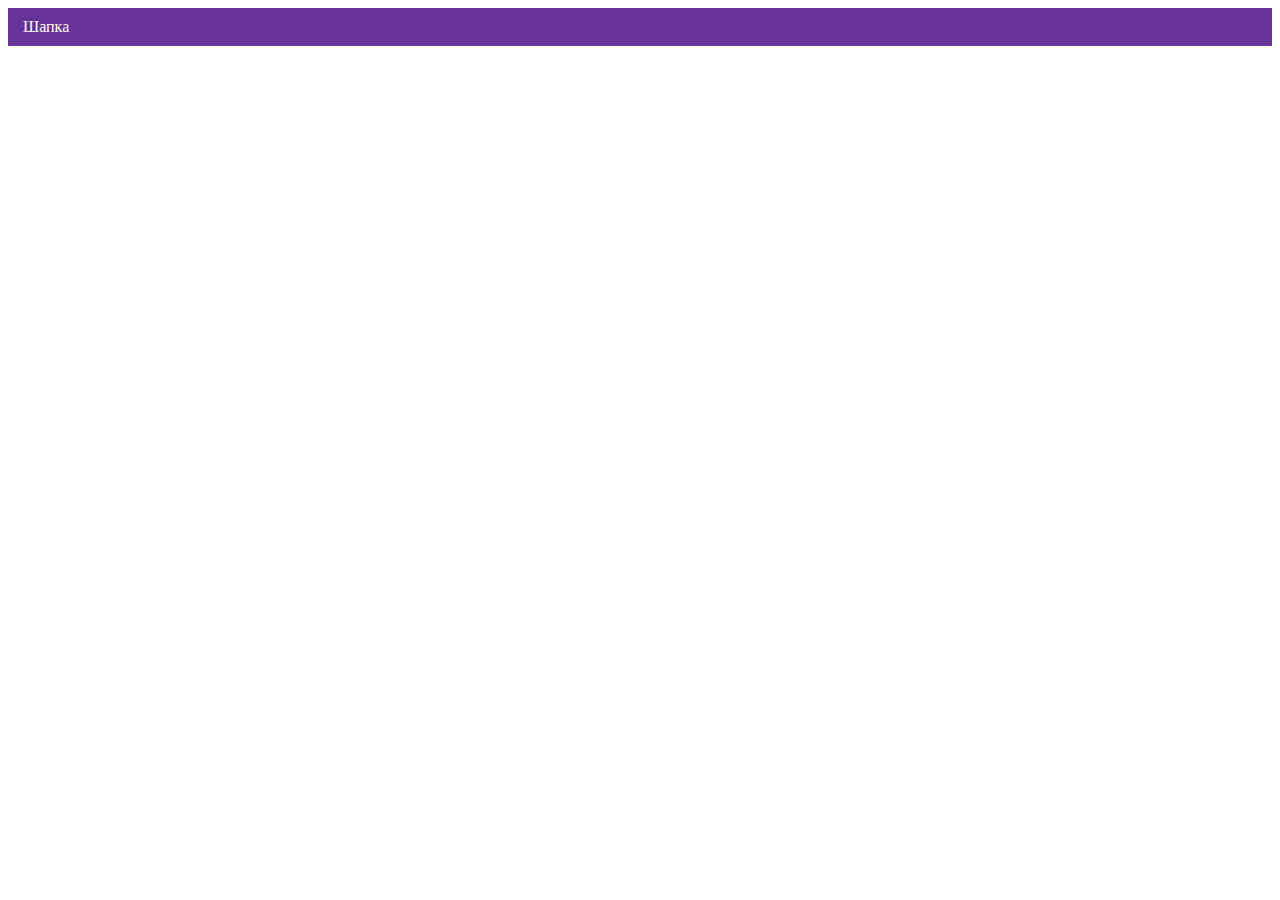
==== index.html @ 0d2b93af "Deploying to gh-pages from @ htmlacademy-adaptive/2251273-cat-energy-31@8015b4b5e157d601f76d62e7d4e6" ====
<!DOCTYPE html><html class="page" lang="ru"><head><meta charset="UTF-8"><title>Название проекта</title><meta name="viewport" content="width=device-width,initial-scale=1"><link rel="stylesheet" href="styles/styles.css"><script src="scripts/index.js" defer="defer"></script></head><body class="page__body"><header class="header">Шапка</header></body></html>
---- styles/styles.css ----
.header{color:#fff;background-color:#639;padding:10px 15px}
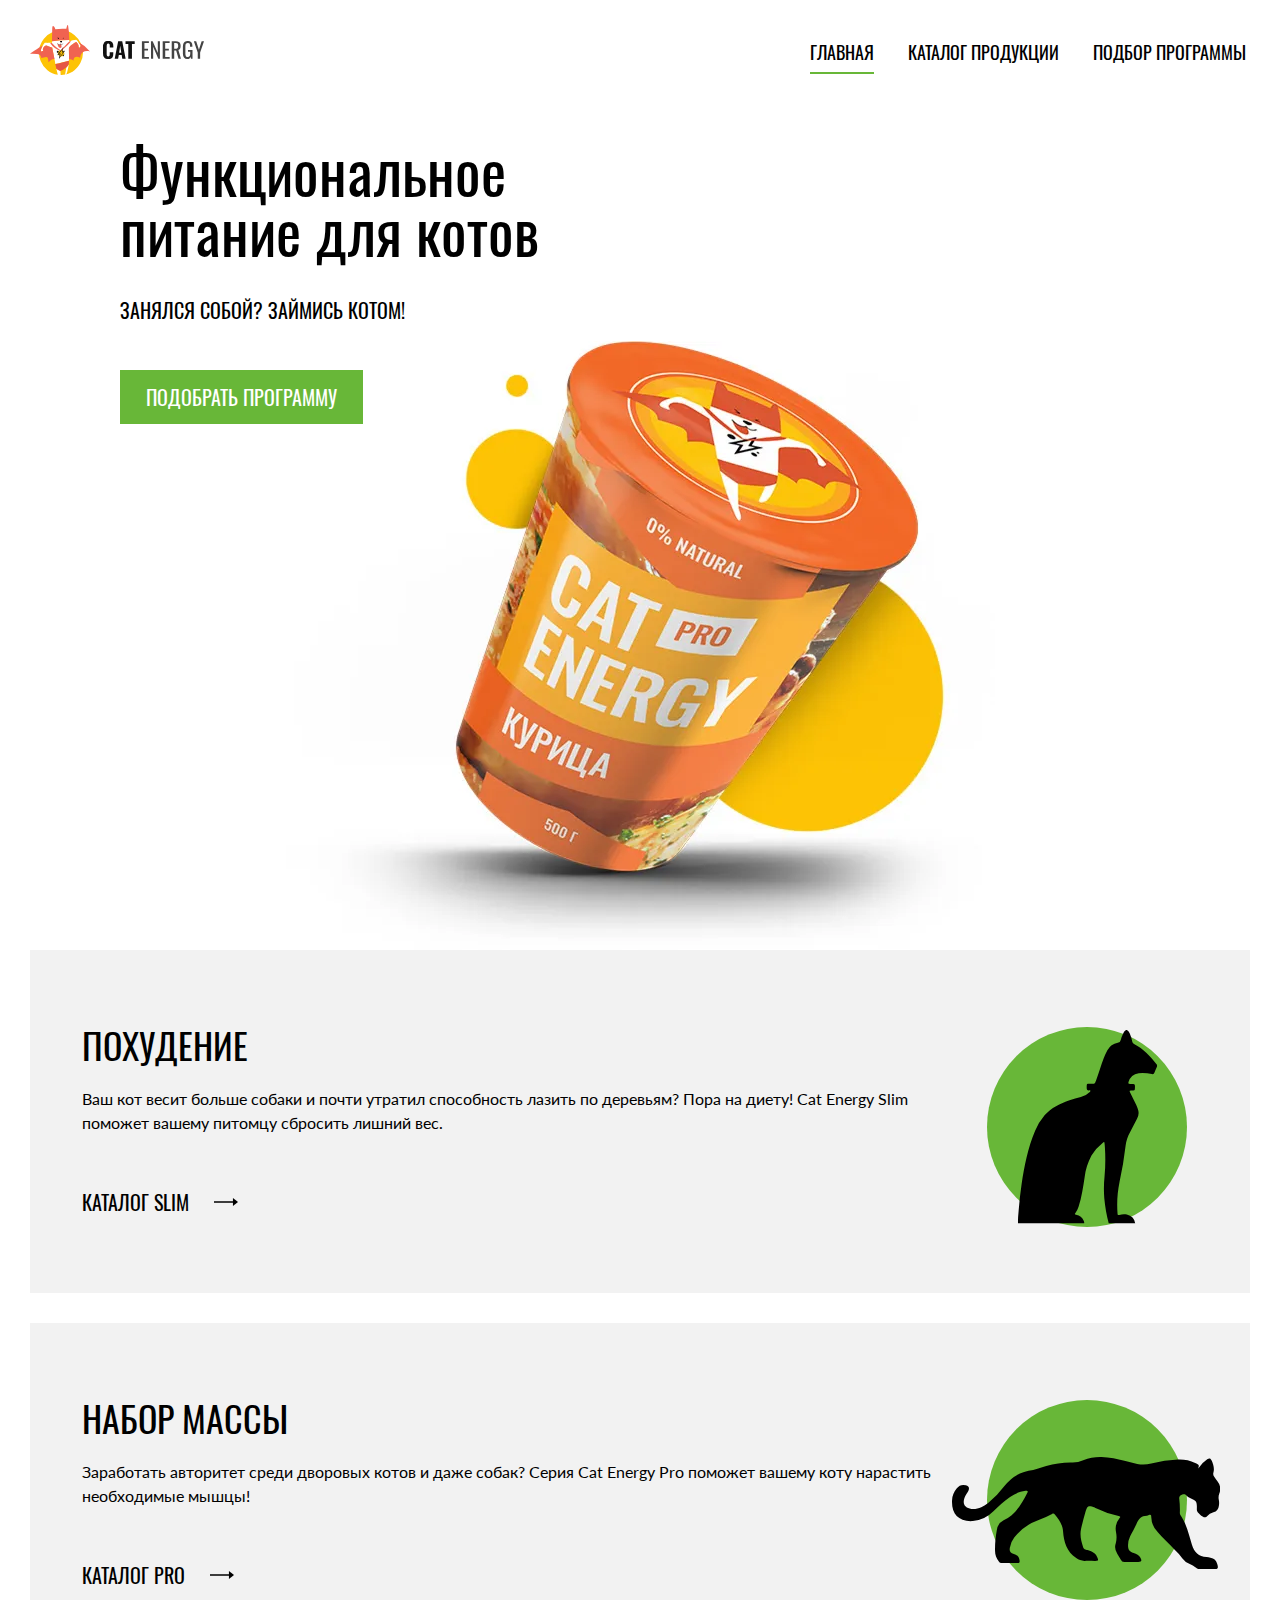
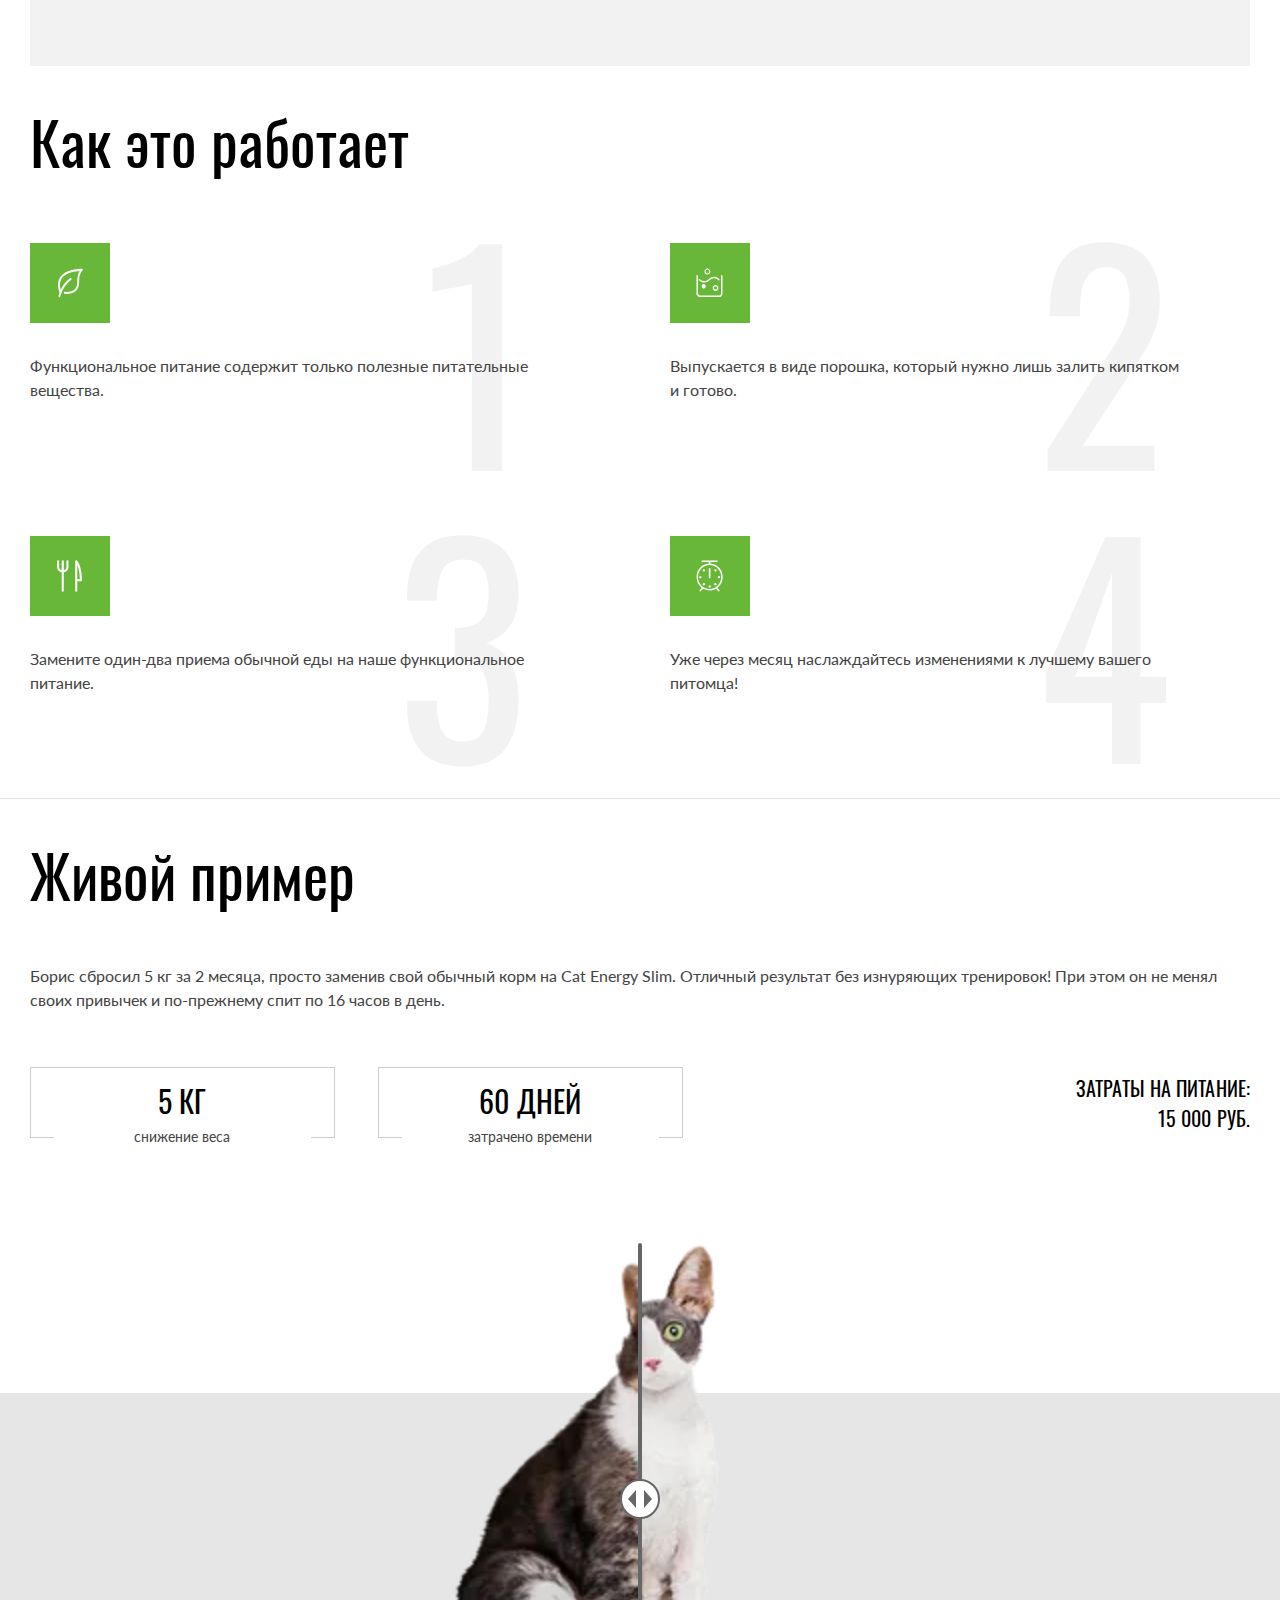
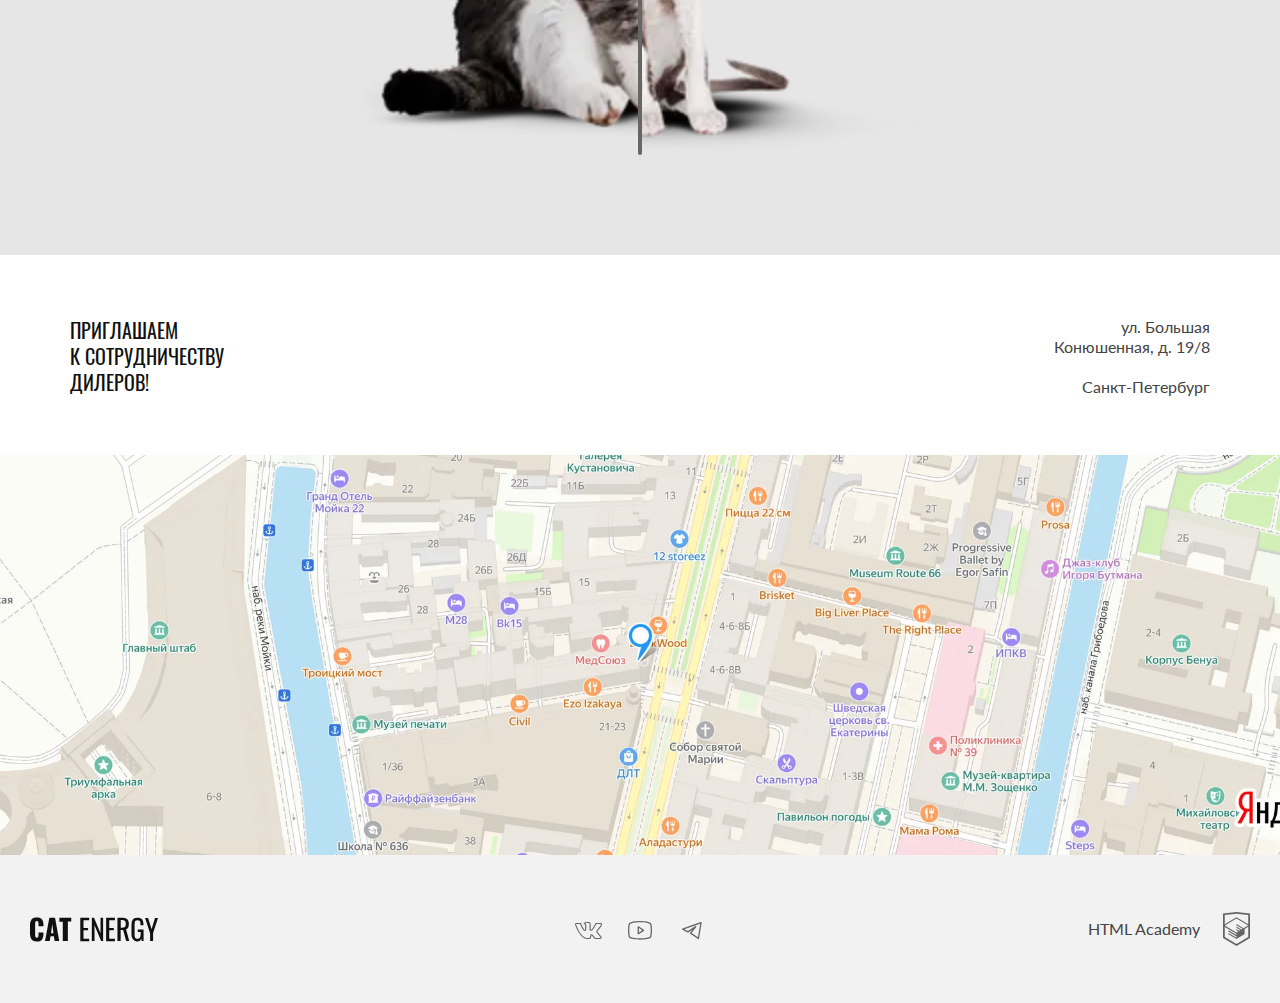
==== commit 761b47a6: "Deploying to gh-pages from @ htmlacademy-adaptive/2251273-cat-energy-31@2b52e640de93981ee5095413bcba" ====
--- a/index.html
+++ b/index.html
@@ -1 +1 @@
-<!DOCTYPE html><html class="page" lang="ru"><head><meta charset="UTF-8"><title>Название проекта</title><meta name="viewport" content="width=device-width,initial-scale=1"><link rel="stylesheet" href="styles/styles.css"><script src="scripts/index.js" defer="defer"></script></head><body class="page__body"><header class="header">Шапка</header></body></html>+<!DOCTYPE html><html class="page-html" lang="ru"><head><meta charset="UTF-8"><title>Cat Energy Pro</title><meta name="viewport" content="width=device-width,initial-scale=1"><!-- preloader --><link rel="preload" href="styles/styles.css" as="style" crossorigin="anonymous"><link rel="preload" href="https://yandex.ru/map-widget/v1/?um=constructor%3A7ec1721b10638175297fe8957aca91636dc435452fa67788eafcaea6af0fbddc&amp;source=constructor" as="script" crossorigin="anonymous"><link rel="preload" href="fonts/oswald/Oswald-Regular.woff2" as="font" crossorigin="anonymous"><link rel="preload" href="fonts/oswald/Lato-Regular.woff2" as="font" crossorigin="anonymous"><!-- favicon --><link rel="shortcut icon" href="favicon.ico" type="image/x-icon"><link rel="apple-touch-icon" sizes="180x180" href="favicons/apple-touch-icon.png"><link rel="icon" type="image/png" sizes="32x32" href="favicons/favicon-32x32.png"><link rel="icon" type="image/png" sizes="16x16" href="favicons/favicon-16x16.png"><link rel="manifest" href="site.webmanifest"><!-- styles --><link rel="stylesheet" href="styles/styles.css"><!-- scripts --><script src="scripts/index.js" defer="defer"></script></head><body class="page-html__page-body page-body"><header class="page-body__page-header page-header"><h1 class="visually-hidden">Самый популярный кошачий корм Cat Energy Pro</h1><div class="page-header__wrapper"><a class="page-header__logo logo logo--header" href="index.html" aria-label="Логотип Cat Energy."><picture><source media="(min-width: 1440px)" srcset="images/logo/logo-header-desktop.svg" width="202" height="59" type="image/svg+xml"><source media="(min-width: 768px)" srcset="images/logo/logo-header-tablet.svg" width="174" height="50" type="image/svg+xml"><img class="logo__icon" src="images/logo/logo-header-mobile.svg" alt="Логотип Cat Energy" width="190" height="38"></picture></a><button class="page-header__button page-header__button--no-js page-header__button--js" type="button" aria-label="Меню"></button></div><nav class="page-header__navigation navigation navigation--auxiliary"><!-- no-js защита работы без JS --><!-- closed закрытое меню --><ul class="navigation__list navigation__list--auxiliary navigation__list--closed navigation__list--no-js"><li class="navigation__item"><a class="navigation__link navigation__link--current" href="index.html" aria-label="Главная.">Главная</a></li><li class="navigation__item"><a class="navigation__link" href="catalog.html" aria-label="Каталог.">Каталог продукции</a></li><li class="navigation__item"><a class="navigation__link" href="form.html" aria-label="Подбор программы.">Подбор программы</a></li></ul></nav></header><main class="page-body__page-main page-main"><section class="page-main__hero hero"><h2 class="visually-hidden">Cat Energy Pro Курица</h2><div class="hero__wrapper"><p class="hero__heading">Функциональное питание для котов</p><p class="hero__description">Занялся собой? Займись котом!</p></div><picture><!-- webp --><source type="image/webp" media="(min-width: 1440px)" srcset="images/hero/can-desktop@1x.webp, images/hero/can-desktop@2x.webp 2x" width="552" height="499"><source type="image/webp" media="(min-width: 768px)" srcset="images/hero/can-tablet@1x.webp, images/hero/can-tablet@2x.webp 2x" width="709" height="609"><source type="image/webp" srcset="images/hero/can-mobile@1x.webp, images/hero/can-mobile@2x.webp 2x" width="320" height="280"><!-- png --><source type="image/png" media="(min-width: 1440px)" srcset="images/hero/can-desktop@1x.png, images/hero/can-desktop@2x.png 2x" width="552" height="499"><source type="image/png" media="(min-width: 768px)" srcset="images/hero/can-tablet@1x.png, images/hero/can-tablet@2x.png 2x" width="709" height="609"><img class="hero__image" src="images/hero/can-mobile@1x.png" srcset="images/hero/can-mobile@2x.png" width="280" height="270" alt="Фотография Cat Energy Pro Курица"></picture><a class="hero__button button button--auxiliary" href="form.html" aria-label="Подобрать программу.">Подобрать программу</a></section><section class="page-main__programs programs"><h2 class="visually-hidden">Наши программы</h2><ul class="programs__list"><li class="programs__item programs__item--cat-back"><h3 class="programs__title">Похудение</h3><p class="programs__text">Ваш кот весит больше собаки и почти утратил способность лазить по деревьям? Пора на диету! Cat Energy Slim поможет вашему питомцу сбросить лишний вес.</p><a class="programs__link" href="catalog.html#slim" aria-label="Каталог slim">Каталог slim <svg class="programs__link-icon" width="24" height="12"><use href="icons/stack.svg#icon-arrow"></use></svg></a></li><li class="programs__item programs__item--cat-pro"><h3 class="programs__title">Набор массы</h3><p class="programs__text">Заработать авторитет среди дворовых котов и даже собак? Серия Cat Energy Pro поможет вашему коту нарастить необходимые мышцы!</p><a class="programs__link" href="catalog.html#pro" aria-label="Каталог pro">Каталог pro <svg class="programs__link-icon" width="24" height="12" aria-hidden="true" focusable="false"><use href="icons/stack.svg#icon-arrow"></use></svg></a></li></ul></section><section class="page-main__functional functional"><h2 class="visually-hidden">Как работает Cat Energy Pro</h2><p class="functional__heading">Как это работает</p><ol class="functional__list"><li class="functional__item"><h3 class="functional__text functional__text--leaf">Функциональное питание содержит только полезные питательные вещества.</h3></li><li class="functional__item"><h3 class="functional__text functional__text--cook">Выпускается в виде порошка, который нужно лишь залить кипятком и готово.</h3></li><li class="functional__item"><h3 class="functional__text functional__text--eat">Замените один-два приема обычной еды на наше функциональное питание.</h3></li><li class="functional__item"><h3 class="functional__text functional__text--scales">Уже через месяц наслаждайтесь изменениями к лучшему вашего питомца!</h3></li></ol></section><section class="page-main__example example"><h2 class="example__heading">Живой пример</h2><p class="example__text">Борис сбросил 5 кг за 2 месяца, просто заменив свой обычный корм на Cat Energy Slim. Отличный результат без изнуряющих тренировок! При этом он не менял своих привычек и по-прежнему спит по 16 часов в день.</p><ul class="example__list"><li class="example__item"><p class="example__term">5 кг</p><p class="example__definition">снижение веса</p></li><li class="example__item"><p class="example__term">60 дней</p><p class="example__definition">затрачено времени</p></li></ul><p class="example__description">Затраты на питание:<br class="example__description-wrapping"><span>15 000 РУБ.</span></p><div class="example__slider slider"><div class="slider__wrapper slider__wrapper-before"><picture><!-- webp --><source type="image/webp" media="(min-width: 768px)" srcset="images/example/boris-before-tablet@1x.webp, images/example/boris-before-tablet@2x.webp 2x" width="560" height="512"><source type="image/webp" srcset="images/example/boris-before-mobile@1x.webp, images/example/boris-before-mobile@2x.webp 2x" width="280" height="256"><!-- png --><source type="image/png" media="(min-width: 768px)" srcset="images/example/boris-before-tablet@1x.png, images/example/boris-before-tablet@2x.png 2x" width="560" height="512"><img class="slider__image" src="images/example/boris-before-mobile@1x.png" srcset="images/example/boris-before-mobile@2x.png" alt="Кот Борис до." width="280" height="256"></picture></div><div class="slider__wrapper slider__wrapper-after"><picture><!-- webp --><source type="image/webp" media="(min-width: 768px)" srcset="images/example/boris-after-tablet@1x.webp, images/example/boris-after-tablet@2x.webp 2x" width="560" height="512"><source type="image/webp" srcset="images/example/boris-after-mobile@1x.webp, images/example/boris-after-mobile@2x.webp 2x" width="280" height="256"><!-- png --><source type="image/png" media="(min-width: 768px)" srcset="images/example/boris-after-tablet@1x.png, images/example/boris-after-tablet@2x.png 2x" width="560" height="512"><img class="slider__image" src="images/example/boris-after-mobile@1x.png" srcset="images/example/boris-after-mobile@2x.png" alt="Кот Борис после." width="280" height="256"></picture></div><button class="slider__control" type="button" aria-label="Управление слайдером."><svg class="slider__thumb" width="40" height="40" aria-hidden="true" focusable="false"><use href="icons/stack.svg#thumb"></use></svg></button></div></section><section class="page-main__invite invite"><h2 class="visually-hidden">Наш адрес в Санкт-Петербурге</h2><div class="invite__wrapper"><p class="invite__heading">Приглашаем<br>к сотрудничеству<br>дилеров!</p><h3 class="invite__text">ул. Большая<br>Конюшенная, д. 19/8<br><span class="invite__text-city">Санкт-Петербург</span></h3></div><iframe class="invite__map map" src="https://yandex.ru/map-widget/v1/?um=constructor%3A7ec1721b10638175297fe8957aca91636dc435452fa67788eafcaea6af0fbddc&amp;source=constructor"></iframe></section></main><footer class="page-body__page-footer page-footer"><a class="page-footer__logo logo logo--footer" href="#" aria-label="Логотип Cat Energy."><svg class="logo__icon" width="128" height="25" aria-hidden="true" focusable="false"><use href="icons/stack.svg#logo-footer"></use></svg></a><ul class="page-footer__social social"><li class="social__item"><a class="social__link" href="#" aria-label="VK."><svg class="social__icon" width="28" height="22" aria-hidden="true" focusable="false"><use href="icons/stack.svg#social_vkontakte"></use></svg></a></li><li class="social__item"><a class="social__link" href="#" aria-label="YouTube."><svg class="social__icon" width="28" height="22" aria-hidden="true" focusable="false"><use href="icons/stack.svg#social_youtube"></use></svg></a></li><li class="social__item"><a class="social__link" href="#" aria-label="Telegram."><svg class="social__icon" width="28" height="22" aria-hidden="true" focusable="false"><use href="icons/stack.svg#social_telegram"></use></svg></a></li></ul><a class="page-footer__htmlacademy htmlacademy" href="https://htmlacademy.ru/intensive/adaptive" aria-label="HTML Academy."><p class="htmlacademy__text">HTML Academy</p><svg class="htmlacademy__icon" width="27" height="34" aria-hidden="true" focusable="false"><use href="icons/stack.svg#html-academy"></use></svg></a></footer></body></html>--- a/styles/styles.css
+++ b/styles/styles.css
@@ -1 +1 @@
-.header{color:#fff;background-color:#639;padding:10px 15px}+@font-face{font-family:Lato;font-weight:400;font-style:normal;src:url(../fonts/lato/Lato-Regular.woff2)format("woff2");font-display:swap}@font-face{font-family:Oswald;font-weight:400;font-style:normal;src:url(../fonts/oswald/Oswald-Regular.woff2)format("woff2");font-display:swap}.visually-hidden{clip:rect(0 0 0 0);border:0;width:1px;height:1px;margin:-1px;padding:0;position:absolute;overflow:hidden}.page-html{height:100%}.page-html__page-body{flex-direction:column;width:100%;min-height:100%;margin:0 auto;display:flex}@media (width>=768px){.page-html__body{width:768px}}@media (width>=1440px){.page-html__body{width:1440px}}.page-body__page-main{flex-grow:1}.page-body__page-footer{z-index:1;background-color:#f2f2f2;padding:19px 20px 20px}@media (width>=768px){.page-body__page-header{padding:25px 19px 25px 30px}.page-body__page-footer{padding:35px 30px}}@media (width>=1440px){.page-body{max-width:1440px}.page-body__page-header{padding:55px 96px}.page-body__page-footer{padding:48px 110px}}.page-main__programs{padding:20px 20px 10px}.page-main__functional{padding:10px 20px 50px}.page-main__example{padding:25px 20px 42px}.page-main__catalog{box-sizing:border-box;flex-direction:column;padding:0;display:flex}.page-main__other{padding:26px 20px 0}.page-main__subscription{padding:40px 20px}.page-main__heading{color:#000;margin:0;padding:28px 20px 37px;font-family:Oswald,Arial,sans-serif;font-size:36px;font-weight:400;line-height:100%}.page-main__description{text-transform:uppercase;color:#000;margin:0;padding:0 72px 17px 20px;font-family:Oswald,Arial,sans-serif;font-size:14px;font-weight:400;line-height:129%}.page-main__form{padding:0}.page-main__form-button{margin:0 20px}@media (width>=768px){.page-main__programs{padding:0 30px}.page-main__functional{padding:45px 30px 43px}.page-main__example,.page-main__other{padding:45px 30px 0}.page-main__subscription{padding:80px 69px 21px}.page-main__heading{padding:40px 70px 54px;font-family:Oswald,Arial,sans-serif;font-size:60px;font-weight:400;line-height:100%}.page-main__description{width:50%;padding:0 70px 39px;font-family:Oswald,Arial,sans-serif;font-size:20px;font-weight:400;line-height:150%}.page-main__form-button{margin:0 0 0 70px}}@media (width>=1440px){.page-main__programs{padding:0 110px}.page-main__functional{padding:70px 110px 43px}.page-main__example{padding:23px 110px 0}.page-main__other{padding:60px 110px 0}.page-main__subscription{padding:97px 110px 25px}.page-main__heading{padding:20px 110px 55px}.page-main__description{width:25%;padding:0 110px 39px;font-family:Oswald,Arial,sans-serif;font-size:20px;font-weight:400;line-height:150%}.page-main__form-button{margin:0}}.button{text-align:center;text-transform:uppercase;color:#fff;-webkit-user-select:none;user-select:none;cursor:pointer;background-color:#68b738;border:none;padding:10px;font-family:Oswald,Arial,sans-serif;font-size:16px;font-weight:400;line-height:125%;text-decoration:none}.button:hover{background-color:#5eaa2f}.button:focus-visible{outline-offset:2px;background-color:#5eaa2f;outline:2px solid #68b738}.button:active{color:#fff9}.button:disabled{color:#fff;cursor:default;opacity:.3;background-color:#5eaa2f}.button--base{padding:15px;font-size:20px;line-height:130%}.button--secondary{color:#444;background-color:#f2f2f2}.button--secondary:hover{background-color:#ebebeb}.button--secondary:focus-visible{outline-offset:2px;background-color:#ebebeb;outline:2px solid #f2f2f2}.button--secondary:active{color:#4449;background-color:#ebebeb}.button--secondary:disabled{color:#444;cursor:default;background-color:#ebebeb}@media (width>=768px){.button--auxiliary{padding:14px 26px;font-family:Oswald,Arial,sans-serif;font-size:20px;font-weight:400;line-height:130%}}.htmlacademy{color:#666;justify-content:space-between;align-items:center;text-decoration:none;display:flex}.htmlacademy:hover{color:#68b738}.htmlacademy:focus-visible{color:#68b738;outline:2px solid #68b738}.htmlacademy:active{opacity:.6}.htmlacademy__text{color:#444;margin:0;font-family:Lato,Arial,sans-serif;font-size:16px;font-weight:400;line-height:125%}@media (width>=768px){.htmlacademy{justify-content:end;place-self:center end;gap:23px}}.logo--header:hover{opacity:.8}.logo--header:focus-visible{opacity:.8;outline:2px solid #68b738}.logo--header:active{opacity:.6}.logo--footer{color:#111;place-self:center}.logo--footer:hover{color:#3e3e3e}.logo--footer:focus-visible{color:#3e3e3e;outline:2px solid #68b738}.logo--footer:active{color:#6b6b6b}.logo__icon{display:flex}@media (width>=768px){.logo--header,.logo--footer{place-self:center start}}.page-header{grid-template-columns:1fr;display:grid}.page-header__wrapper{border-bottom:2px solid #e6e6e6;grid-template-columns:1fr auto;align-items:center;gap:10px;padding:13px 15px 12px 20px;display:grid}.page-header__button{box-sizing:border-box;background-color:#fff;border:none;min-width:38px;min-height:38px;padding:0;display:flex;position:relative}.page-header__button:hover{opacity:.6}.page-header__button:focus-visible{opacity:.6;outline:2px solid #68b738}.page-header__button:active{opacity:.3}.page-header__button:before{content:"";background-color:#000;width:24px;height:2px;transition:all .3s;position:absolute;top:50%;right:50%;transform:translate(50%,-100%);box-shadow:0 8px #000,0 -8px #000}.page-header__button--closed:before{box-shadow:none;transition:all .3s;transform:translate(50%,-100%)rotate(45deg)}.page-header__button:after{content:"";background-color:#000;width:24px;height:2px;transition:all .3s;position:absolute;top:50%;right:50%;transform:translate(50%,-100%);box-shadow:0 8px #000,0 -8px #000}.page-header__button--closed:after{box-shadow:none;transition:all .3s;transform:translate(50%,-100%)rotate(-45deg)}.page-header__button--closed{border:none;width:24px;height:24px}.page-header__button--no-js{display:none}@media (width>=768px){.page-header{grid-template-columns:1fr 2fr}.page-header__wrapper{border:none;gap:0;padding:0}.page-header__button{display:none}}@media (width>=1440px){.page-header{grid-template-columns:repeat(2,1fr)}.page-header__wrapper{padding:0 0 0 14px}}.navigation{z-index:1;position:relative}.navigation__list{z-index:1;background-color:#fff;flex-direction:column;align-items:stretch;width:100%;max-height:100vh;margin:0;padding:0;list-style-type:none;transition:all .3s;display:flex;position:absolute;overflow:hidden}.navigation__list--closed{max-height:0;transition:all .3s}.navigation__list--no-js{max-height:100vh;transition:all .3s;display:block;position:static}.navigation__item{border-bottom:2px solid #e6e6e6;position:relative}.navigation__link{text-align:center;text-transform:uppercase;color:#000;flex-direction:column;align-items:center;margin:10px;padding:12px 14px;font-family:Oswald,Arial,sans-serif;font-size:20px;font-weight:400;line-height:100%;text-decoration:none;display:flex;position:relative}.navigation__link:hover{opacity:.8}.navigation__link:focus-visible{opacity:.8;outline:2px solid #68b738}.navigation__link:active{opacity:.6}@media (width>=768px){.navigation{align-items:center;display:flex}.navigation__list{background-color:inherit;flex-flow:wrap;justify-content:flex-end;align-self:flex-end;gap:4px;display:flex;position:relative}.navigation__item{border:none}.navigation__link{border:none;margin:2px;padding:8px 13px;font-family:Oswald,Arial,sans-serif;font-size:18px;font-weight:400;line-height:133%;display:flex;position:relative}.navigation__link--current:after{content:"";background-color:#68b738;height:2px;position:absolute;bottom:-1px;left:13px;right:13px}.navigation__list--closed{max-height:100vh}}@media (width>=1440px){.navigation{flex-direction:column;justify-content:center;display:flex;position:relative}.navigation__list--auxiliary .navigation__link{color:#fff}.navigation__list--auxiliary .navigation__link:focus-visible{outline:2px solid #fff}.navigation__list--auxiliary .navigation__link--current:after{background-color:#fff}.navigation--auxiliary:before{content:"";background-color:#68b738;background-image:-webkit-linear-gradient(#68b738d9,#68b738d9),-webkit-image-set(url(../images/hero/hero-background-desktop@1x.webp) 1x,url(../images/hero/hero-background-desktop@2x.webp) 2x,url(../images/hero/hero-background-desktop@1x.jpg) 1x,url(../images/hero/hero-background-desktop@2x.jpg) 2x);background-image:linear-gradient(#68b738d9,#68b738d9),image-set("../images/hero/hero-background-desktop@1x.webp" 1x,"../images/hero/hero-background-desktop@2x.webp" 2x,"../images/hero/hero-background-desktop@1x.jpg" 1x,"../images/hero/hero-background-desktop@2x.jpg" 2x);background-position:50%;background-repeat:no-repeat;background-size:cover;width:calc(100% + 96px);height:694px;position:absolute;top:-55px;left:0}.navigation__link{padding:12px 13px;font-family:Oswald,Arial,sans-serif;font-size:20px;font-weight:400;line-height:100%}}.page-footer{grid-template-columns:1fr;display:grid}.page-footer__logo{padding:20px 0 19px}.page-footer__htmlacademy{padding:20px 0}@media (width>=768px){.page-footer{grid-template-columns:repeat(3,1fr);gap:30px}.page-footer__logo,.page-footer__htmlacademy{padding:22px 0}}.social{border-top:1px solid #d9d9d9;border-bottom:1px solid #d9d9d9;flex-wrap:wrap;justify-content:center;gap:4px;margin:0;padding:8px 0;list-style-type:none;display:flex}.social__link{color:#666;flex-direction:column;justify-content:center;align-items:center;gap:30px;min-width:28px;min-height:24px;padding:10px;display:flex}.social__link:hover{color:#68b738}.social__link:focus-visible{color:#68b738;outline:2px solid #68b738}.social__link:active{opacity:.6}@media (width>=768px){.social{border:none;padding:18px 0 10px}}.hero{grid-template-columns:1fr;display:grid;position:relative}.hero__wrapper{color:#fff;background-color:#68b738;background-image:-webkit-linear-gradient(#68b738d9,#68b738d9),-webkit-image-set(url(../images/hero/hero-background-mobile@1x.webp) 1x,url(../images/hero/hero-background-mobile@2x.webp) 2x,url(../images/hero/hero-background-mobile@1x.jpg) 1x,url(../images/hero/hero-background-mobile@2x.jpg) 2x);background-image:linear-gradient(#68b738d9,#68b738d9),image-set("../images/hero/hero-background-mobile@1x.webp" 1x,"../images/hero/hero-background-mobile@2x.webp" 2x,"../images/hero/hero-background-mobile@1x.jpg" 1x,"../images/hero/hero-background-mobile@2x.jpg" 2x);background-position:65%;background-repeat:no-repeat;background-size:cover;flex-direction:column;row-gap:25px;padding:27px 35px 164px;display:flex}.hero__heading{text-align:center;margin:0;font-family:Oswald,Arial,sans-serif;font-size:36px;font-weight:400;line-height:100%}.hero__description{text-transform:uppercase;text-align:center;margin:0;font-family:Oswald,Arial,sans-serif;font-size:14px;font-weight:400;line-height:100%}.hero__image{width:280px;height:270px;margin:-135px auto 3px;display:flex}.hero__button{margin:0 20px}@media (width>=768px){.hero{padding:0 30px}.hero__wrapper{color:#000;background:0 0;grid-template-columns:90px 420px;row-gap:40px;padding:40px 0 21px;display:grid}.hero__heading{text-align:left;grid-column:2/3;font-family:Oswald,Arial,sans-serif;font-size:60px;font-weight:400;line-height:100%}.hero__description{text-align:left;grid-column:2/3;font-family:Oswald,Arial,sans-serif;font-size:20px;font-weight:400;line-height:100%}.hero__image{width:709px;height:609px;margin:0 auto}.hero__button{max-width:400px;margin:0;position:absolute;top:270px;left:120px}}@media (width>=1440px){.hero{grid-template-columns:repeat(2,1fr);padding:10px 0 97px}.hero__wrapper{color:#000;background:0 0;grid-template-columns:190px 420px;row-gap:40px;padding:45px 0 10px 190px;display:flex}.hero__image{z-index:1;width:552px;height:499px;position:relative;top:-36px;left:-247px}.hero__button{margin:0;position:absolute;top:287px;left:190px}}.programs__list{grid-template-columns:1fr;gap:20px;margin:0;padding:0;list-style-type:none;display:grid}.programs__item{background-color:#f2f2f2;grid-template-columns:auto 1fr;align-items:center;gap:22px 20px;padding:24px 20px 12px;display:grid;position:relative}.programs__item:before{content:"";background-color:#68b738;border-radius:50%;grid-column:1/2;width:50px;height:50px}.programs__item--cat-back:after{content:"";background-image:url(../icons/stack.svg#programs_cat-back);background-position:50%;background-repeat:no-repeat;width:50px;height:53px;position:absolute;top:20px;left:20px}.programs__item--cat-pro:after{content:"";background-image:url(../icons/stack.svg#programs_cat-pro);background-position:50%;background-repeat:no-repeat;width:67px;height:50px;position:absolute;top:25px;left:12px}.programs__title{text-transform:uppercase;color:#000;align-self:center;margin:0;font-family:Oswald,Arial,sans-serif;font-size:24px;font-weight:400;line-height:154%}.programs__text{color:#444;flex-direction:column;grid-column:1/-1;gap:22px;margin:0;font-family:Lato,Arial,sans-serif;font-size:14px;font-weight:400;line-height:129%;display:flex;position:relative}.programs__text:after{content:"";background-color:#cdcdcd;width:100%;height:1px;position:absolute;bottom:-22px}.programs__link{text-transform:uppercase;color:#000;grid-column:1/-1;place-self:center start;align-items:center;gap:18px;margin:10px 0 0;padding:10px 0;font-family:Oswald,Arial,sans-serif;font-size:16px;font-weight:400;line-height:100%;text-decoration:none;display:flex;position:relative}.programs__link:hover .programs__link-icon{width:30px}.programs__link:focus-visible{color:#000;outline:2px solid #68b738}.programs__link:focus-visible .programs__link-icon{width:30px}.programs__link:active{opacity:.6}@media (width>=768px){.programs__item{grid-template-columns:1fr 200px;gap:24px 53px;padding:77px 63px 28px 52px}.programs__item:before{grid-area:1/2/5/3;width:200px;height:200px;margin-bottom:38px}.programs__item--cat-back:after{top:80px;left:inherit;width:205px;height:205px;right:60px}.programs__item--cat-pro:after{top:90px;left:inherit;width:268px;height:200px;right:30px}.programs__title{color:#000;grid-column:1/2;font-family:Oswald,Arial,sans-serif;font-size:36px;font-weight:400;line-height:100%}.programs__text{color:#000;grid-column:1/2;font-family:Lato,Arial,sans-serif;font-size:16px;font-weight:400;line-height:150%}.programs__text:after{display:none}.programs__link{grid-column:1/2;gap:35px 25px;margin:23px 0 0;font-family:Oswald,Arial,sans-serif;font-size:20px;font-weight:400;line-height:100%}.programs__list{gap:30px}}@media (width>=1440px){.programs__list{grid-template-columns:repeat(2,1fr);gap:40px 80px}.programs__item{grid-template-columns:auto 1fr;gap:23px 62px;padding:48px 63px 55px 52px}.programs__item:before{grid-area:1/1/2/2;width:100px;height:100px;margin-bottom:0}.programs__item--cat-back:after{top:40px;left:52px;right:inherit;width:100px;height:106px}.programs__item--cat-pro:after{top:45px;left:32px;right:inherit;width:134px;height:100px}.programs__title{grid-column:2/3;font-family:Oswald,Arial,sans-serif;font-size:36px;font-weight:400;line-height:100%}.programs__text{grid-column:1/3;margin-top:15px;font-family:Lato,Arial,sans-serif;font-size:16px;font-weight:400;line-height:150%}.programs__link{grid-column:1/3;gap:35px 25px;margin:0;font-family:Oswald,Arial,sans-serif;font-size:20px;font-weight:400;line-height:100%}}.functional{grid-template-columns:1fr;row-gap:20px;display:grid}.functional__heading{color:#000;margin:0 0 20px;font-family:Oswald,Arial,sans-serif;font-size:36px;font-weight:400;line-height:111%}.functional__list{grid-template-columns:1fr;gap:20px;margin:0;padding:0;list-style-type:none;display:grid}.functional__text{color:#444;grid-template-columns:auto 1fr;align-items:center;column-gap:20px;margin:0;font-family:Lato,Arial,sans-serif;font-size:14px;font-weight:400;line-height:129%;display:grid;position:relative}.functional__text:before{content:"";background-color:#68b738;width:60px;height:60px}.functional__text--leaf:before{background-image:url(../icons/stack.svg#functional_icon-leaf);background-position:50%;background-repeat:no-repeat;background-size:50%}.functional__text--cook:before{background-image:url(../icons/stack.svg#functional_icon-cook);background-position:50%;background-repeat:no-repeat;background-size:45%}.functional__text--eat:before{background-image:url(../icons/stack.svg#functional_icon-eat);background-position:50%;background-repeat:no-repeat;background-size:45%}.functional__text--scales:before{background-image:url(../icons/stack.svg#functional_icon-scales);background-position:50%;background-repeat:no-repeat;background-size:45%}@media (width>=768px){.functional__heading{color:#000;margin:0 0 17px;font-family:Oswald,Arial,sans-serif;font-size:60px;font-weight:400;line-height:100%}.functional__list{counter-reset:item;grid-template-columns:repeat(2,1fr);gap:39px 60px}.functional__item{padding:35px 60px 60px 0;position:relative}.functional__item:before{content:counter(item);counter-increment:item;color:#f2f2f2;font-family:Oswald,Arial,sans-serif;font-size:280px;font-weight:400;line-height:98%;position:absolute;top:0;right:80px}.functional__text{grid-template-columns:1fr;gap:31px;font-family:Lato,Arial,sans-serif;font-size:16px;font-weight:400;line-height:150%}.functional__text:before{width:80px;height:80px}.functional__text--leaf:before{background-size:38%}.functional__text--cook:before,.functional__text--eat:before,.functional__text--scales:before{background-size:34%}}@media (width>=1440px){.functional__list{grid-template-columns:repeat(4,1fr);gap:40px 80px}.functional__item{padding:35px 0 60px}.functional__item:before{right:0}}.example{background-color:#eaeaea;grid-template-columns:1fr;gap:19px;display:grid}.example__heading{color:#000;margin:0 0 20px;font-family:Oswald,Arial,sans-serif;font-size:36px;font-weight:400;line-height:111%}.example__text{color:#444;margin:0;font-family:Lato,Arial,sans-serif;font-size:14px;font-weight:400;line-height:129%}.example__list{grid-template-columns:repeat(2,1fr);gap:32px;margin:0;padding:0;list-style-type:none;display:grid}.example__item{text-align:center}.example__term{text-transform:uppercase;color:#000;border:1px solid #cdcdcd;margin:0;padding:13px 0 18px;font-family:Oswald,Arial,sans-serif;font-size:24px;font-weight:400;line-height:100%}.example__definition{text-align:center;color:#444;background-color:#eaeaea;margin:-10px 20% 0;font-family:Lato,Arial,sans-serif;font-size:12px;font-weight:400;line-height:100%}.example__description{text-transform:uppercase;text-align:center;color:#000;margin:0;font-family:Oswald,Arial,sans-serif;font-size:14px;font-weight:400;line-height:143%}.example__description-wrapping{display:none}.example__slider{margin:0 auto}@media (width>=768px){.example{background-color:#fff;border-top:1px solid #e6e6e6;grid-template-columns:5.1fr 4fr;gap:55px}.example:after{content:"";background-color:#e6e6e6;grid-column:1/-1;width:calc(100% + 60px);height:462px;margin:-417px -30px 0}.example__heading{color:#000;grid-column:1/-1;margin:0 0 5px;font-family:Oswald,Arial,sans-serif;font-size:60px;font-weight:400;line-height:100%}.example__text{grid-column:1/-1;font-family:Lato,Arial,sans-serif;font-size:16px;font-weight:400;line-height:150%}.example__list{gap:43px}.example__term{padding:14px 0 17px;font-family:Oswald,Arial,sans-serif;font-size:30px;font-weight:400;line-height:125%}.example__definition{background-color:#fff;margin:-8px 8% 0;font-family:Lato,Arial,sans-serif;font-size:14px;font-weight:400;line-height:100%}.example__description{letter-spacing:.1px;text-align:right;justify-self:end;max-width:80%;padding:6px 0 0;font-family:Oswald,Arial,sans-serif;font-size:20px;font-weight:400;line-height:150%}.example__slider{grid-column:1/-1;margin:44px auto 0}.example__description-wrapping{display:block}}@media (width>=1440px){.example{border:none;grid-template-columns:1fr auto;gap:20px 230px;display:grid}.example:after{content:"";background-color:#f2f2f2;grid-column:1/-1;width:calc(100% + 220px);height:462px;margin:-435px -110px 0}.example__heading{grid-area:1/1/2/2;margin:0 0 126px}.example__text{z-index:1;grid-area:2/1/3/2;margin:0 0 50px}.example__list{z-index:1;gap:43px;width:85%;margin:0 0 25px}.example__description{z-index:1;justify-self:start;gap:63px;padding:5px 0 0;display:flex}.example__definition{background-color:#f2f2f2}.example__description-wrapping{display:none}.example__slider{grid-area:1/2/6/-1;margin:0}}.slider{flex-wrap:wrap;width:280px;height:256px;display:flex;position:relative}.slider__wrapper{overflow:hidden}.slider__wrapper-before{width:50%}.slider__wrapper-after{justify-content:end;width:50%;display:flex}.slider__control{color:#666;border:2px solid #666;border-radius:2px;height:100%;margin:0;padding:0;position:absolute;left:50%;transform:translate(-50%)}.slider__control:hover{color:#68b738;border:2px solid #68b738}.slider__control:focus-visible{outline-offset:20px;color:#68b738;border:2px solid #68b738;border-radius:0;outline:2px solid #68b738}.slider__control:active{opacity:.6}.slider__thumb{width:40px;height:40px;position:absolute;top:50%;left:50%;transform:translate(-50%,-50%)}@media (width>=768px){.slider{width:560px;height:512px}}.invite{grid-template-columns:1fr;display:grid}.invite--second{background-color:#f2f2f2}.invite__wrapper{grid-template-columns:repeat(2,1fr);padding:26px 20px;display:grid}.invite__heading{text-transform:uppercase;color:#111;margin:0;font-family:Oswald,Arial,sans-serif;font-size:16px;font-weight:400;line-height:125%}.invite__text{color:#444;margin:0;font-family:Lato,Arial,sans-serif;font-size:14px;font-weight:400;line-height:143%}.invite__map{background-color:#f2f2f2;background-image:-webkit-image-set(url(../images/map@1x.webp) 1x,url(../images/map@2x.webp) 2x,url(../images/map@1x.png) 1x,url(../images/map@2x.png) 2x);background-image:image-set("../images/map@1x.webp" 1x,"../images/map@2x.webp" 2x,"../images/map@1x.png" 1x,"../images/map@2x.png" 2x);background-position:50%;background-size:cover;border:none;width:100%;min-height:362px}@media (width>=768px){.invite__wrapper{padding:62px 70px 38px}.invite__heading{font-family:Oswald,Arial,sans-serif;font-size:20px;font-weight:400;line-height:130%}.invite__text{text-align:right;justify-self:end;font-family:Lato,Arial,sans-serif;font-size:16px;font-weight:400;line-height:125%}.invite__text-city{line-height:380%}.invite__map{width:100%;min-height:400px}}@media (width>=1440px){.invite{position:relative}.invite__wrapper{background-color:#fff;gap:95px;padding:60px 80px 39px;display:flex;position:absolute;top:97px;left:110px}.invite__heading,.invite__text{text-align:left}}.map{border:none;width:100%;height:100%}.catalog__heading{color:#000;margin:0;padding:28px 20px 39px;font-family:Oswald,Arial,sans-serif;font-size:36px;font-weight:400;line-height:100%}.catalog__list{border-bottom:1px solid #e6e6e6;grid-template-columns:1fr;margin:0;padding:0;list-style-type:none;display:grid}.catalog__item{border-top:1px solid #e6e6e6;padding:23px 20px}.catalog__item--all{padding:25px 20px 22px}@media (width>=768px){.catalog{padding:30px}.catalog__heading{padding:10px 0 165px;font-family:Oswald,Arial,sans-serif;font-size:60px;font-weight:400;line-height:100%}.catalog__list{border-bottom:none;grid-template-columns:repeat(2,1fr);gap:141px 60px}.catalog__item{background-color:#f2f2f2;border:none;padding:0 37px 40px}.catalog__item--all{background-color:#fff;border:1px solid #e6e6e6;padding:50px 37px 40px}}@media (width>=1440px){.catalog{padding:10px 110px}.catalog__list{border-bottom:none;grid-template-columns:repeat(4,1fr);gap:144px 80px}.catalog__item{padding:0 38px 40px}.catalog__item--all{background-color:#fff;border:1px solid #e6e6e6;padding:50px 37px 40px}}.card{grid-template-columns:repeat(2,1fr);gap:17px 0;display:grid}.card--all{grid-template-columns:1fr;justify-items:stretch;gap:21px}.card__link{text-decoration:none;transition:all .3s;display:flex}.card__link:hover{transition:all .3s;transform:scale(1.1)}.card__link:focus-visible{outline-offset:-2px;outline:2px solid #68b738;transition:all .3s;transform:scale(1.1)}.card__link:active{opacity:.6}.card__link--all{flex-direction:column;justify-content:center;gap:8px}.card__link--image{grid-area:1/1/3/2;justify-content:center;align-items:center}.card__image{object-fit:contain;width:100%;height:auto}.card__title{text-transform:uppercase;color:#222;width:70%;margin:0;font-family:Oswald,Arial,sans-serif;font-size:16px;font-weight:400;line-height:125%}.card__title-wrapping{display:none}.card__title--all{flex-direction:column;justify-content:center;align-items:center;gap:25px;width:100%;display:flex}.card__title--all:before{content:"";background-image:url(../icons/stack.svg#plus);width:30px;height:30px}.card__description{position:relative;top:-4px}.card__button{grid-column:1/-1;align-self:flex-end}.card__text{text-align:center;color:#444;margin:0;font-family:Lato,Arial,sans-serif;font-size:12px;font-weight:400;line-height:133%}@media (width>=768px){.card{grid-template-columns:1fr;gap:21px}.card__link--all{justify-content:start;gap:23px}.card__link--image{grid-row:1/2;min-width:200px;min-height:210px;margin:-70px 0 0}.card__title{text-align:center;width:100%;margin:0;font-family:Oswald,Arial,sans-serif;font-size:20px;font-weight:400;line-height:120%}.card__title--all{align-self:center;gap:50px;width:70%}.card__title--all:before{content:"";width:60px;height:60px}.card__title-wrapping{display:inline}.card__description{top:-10px}.card__button{margin:0}.card__text{align-self:center;width:80%;font-family:Lato,Arial,sans-serif;font-size:16px;font-weight:400;line-height:112%}}@media (width>=1440px){.card__link--image{min-width:168px;margin:-70px 0 -10px}.card__title--all{gap:39px;width:80%}.card__text{width:100%}.card__link--all{justify-content:start;gap:24px}}.description{text-align:center;color:#444;margin:0;padding:0;font-family:Lato,Arial,sans-serif;font-size:12px;font-weight:400;line-height:133%;list-style-type:none}.description__item{justify-content:space-between;display:flex}@media (width>=768px){.description{font-family:Lato,Arial,sans-serif;font-size:16px;font-weight:400;line-height:125%}.description__item{border-bottom:1px solid #cdcdcd;padding:7px 0 5px}}@media (width>=1440px){.description{flex-direction:column;gap:2px;margin:7px 0 5px;display:flex}.description__item{border-bottom:1px solid #cdcdcd;padding:5px 0}}.other{grid-template-columns:1fr;display:grid}.other__heading{color:#000;gap:40px;margin:0 -20px 0 0;padding:0 0 35px;font-family:Oswald,Arial,sans-serif;font-size:24px;font-weight:400;line-height:100%;display:flex;position:relative}.other__heading:after{content:"";background-color:#68b738;flex-grow:1;min-width:20px;height:2px;position:relative;top:10px}.other__list{border-bottom:1px solid #e6e6e6;grid-template-columns:1fr;margin:0;padding:0;list-style-type:none;display:grid}.other__item{border-top:1px solid #e6e6e6;grid-template-columns:repeat(2,1fr);gap:11px;padding:14px 0 17px;display:grid}.other__title{text-transform:uppercase;color:#222;grid-column:1/-1;margin:0;font-family:Oswald,Arial,sans-serif;font-size:16px;font-weight:400;line-height:100%}.other__text{color:#444;margin:0;font-family:Lato,Arial,sans-serif;font-size:14px;font-weight:400;line-height:129%}.other__price{color:#444;justify-self:flex-end;margin:0;font-family:Lato,Arial,sans-serif;font-size:14px;font-weight:400;line-height:129%}.other__button{grid-column:1/-1;margin:2px 0 0}.other__gifts{box-sizing:border-box;background-color:#68b738;background-image:-webkit-linear-gradient(#68b738d9,#68b738d9),-webkit-image-set(url(../images/other/background-gifts@1x.webp) 1x,url(../images/other/background-gifts@2x.jpg) 2x);background-image:linear-gradient(#68b738d9,#68b738d9),image-set("../images/other/background-gifts@1x.webp" 1x,"../images/other/background-gifts@2x.jpg" 2x);background-position:50%;background-repeat:no-repeat;background-size:cover;width:100%;min-height:290px;margin:35px 0 0;padding:60px 0 30px}.other__gifts-text{text-align:center;color:#fff;flex-direction:column;align-items:center;gap:48px;margin:0;padding:0 60px;font-family:Lato,Arial,sans-serif;font-size:16px;font-weight:400;line-height:125%;display:flex}.other__gifts-text:before{content:"";background-image:url(../icons/stack.svg#icon-gift);background-position:50%;background-repeat:no-repeat;width:78px;height:80px;display:block}@media (width>=768px){.other__heading{margin:0 -30px;padding:0 0 80px;font-family:Oswald,Arial,sans-serif;font-size:32px;font-weight:400;line-height:100%}.other__heading:before{content:"";background-color:#68b738;min-width:30px;height:2px;position:relative;top:13px}.other__heading:after{min-width:30px;top:13px}.other__item{border:1px solid #e6e6e6;border-bottom:none;grid-template-columns:1fr repeat(2,auto);gap:21px 10px;padding:26px 38px 28px}.other__title{grid-column:1/2;font-family:Oswald,Arial,sans-serif;font-size:20px;font-weight:400;line-height:100%}.other__text{padding:1px 0 0;font-family:Lato,Arial,sans-serif;font-size:16px;font-weight:400;line-height:125%}.other__price{text-align:right;min-width:82px;font-family:Lato,Arial,sans-serif;font-size:16px;font-weight:400;line-height:129%}.other__gifts{background-position:50% 60%;justify-content:end;align-items:center;min-height:200px;margin:69px 0 0;padding:50px 107px;display:flex;position:relative}.other__gifts-text{text-align:left;color:#fff;width:180px;padding:0;font-family:Lato,Arial,sans-serif;font-size:16px;font-weight:400;line-height:125%}.other__gifts-text:before{content:"";width:80px;height:90px;position:absolute;top:50%;left:78px;transform:translateY(-50%)}}@media (width>=1440px){.other{grid-template-columns:110fr 30fr;gap:0 80px}.other__heading{grid-column:1/-1;gap:40px;margin:0 -110px;padding:0 0 80px;font-family:Oswald,Arial,sans-serif;font-size:40px;font-weight:400;line-height:100%}.other__heading:before,.other__heading:after{min-width:70px;top:18px}.other__item{border:1px solid #e6e6e6;border-left:none;border-right:none;grid-template-columns:316px 233px 72px 1fr;align-items:center;gap:0 10px;padding:13px 0 15px}.other__price{text-align:left;min-width:100%;font-family:Lato,Arial,sans-serif;font-size:16px;font-weight:400;line-height:129%}.other__button{grid-column:-2/-1;margin:2px 0 0}.other__gifts{background-position:100%;justify-content:center;align-items:center;min-height:200px;margin:0;padding:40px 0 30px}.other__gifts-text{text-align:center;gap:44px;width:65%;padding:0}.other__gifts-text:before{content:"";width:80px;height:90px;position:static;top:0;left:0;transform:translateY(0)}}.subscription{grid-template-columns:1fr;display:grid}.subscription__heading{color:#000;gap:40px;margin:0 -20px 0 0;padding:0 0 32px;font-family:Oswald,Arial,sans-serif;font-size:24px;font-weight:400;line-height:100%;display:flex}.subscription__heading:after{content:"";background-color:#68b738;flex-grow:1;min-width:20px;height:2px;position:relative;top:10px}.subscription__text{text-align:center;color:#000;margin:0;padding:0 0 24px;font-family:Oswald,Arial,sans-serif;font-size:16px;font-weight:400;line-height:150%}.subscription__form{flex-direction:column;gap:16px;display:flex}@media (width>=768px){.subscription__heading{margin:0 -68px;padding:0 0 66px;font-family:Oswald,Arial,sans-serif;font-size:32px;font-weight:400;line-height:100%}.subscription__heading:before{content:"";background-color:#68b738;min-width:30px;height:2px;position:relative;top:13px}.subscription__heading:after{min-width:30px;top:13px}.subscription__text{font-family:Oswald,Arial,sans-serif;font-size:24px;font-weight:400;line-height:133%}.subscription__form{flex-direction:row;display:flex}}@media (width>=1440px){.subscription__heading{margin:0 -110px;padding:0 0 70px;font-family:Oswald,Arial,sans-serif;font-size:40px;font-weight:400;line-height:100%}.subscription__heading:before,.subscription__heading:after{min-width:70px;top:17px}.subscription__form{justify-self:center;width:752px}}.form{border:none;flex-direction:column;display:flex}.form__text{text-align:center;color:#000;margin:22px 0 32px;font-family:Lato,Arial,sans-serif;font-size:14px;font-weight:400;line-height:114%}@media (width>=768px){.form{grid-template-columns:repeat(2,1fr);gap:0 60px;padding:0 0 58px;display:grid}.form-line{grid-template-columns:10fr 6.8fr;gap:0;display:grid}.form__text{text-align:left;margin:15px 0 0;font-family:Lato,Arial,sans-serif;font-size:16px;font-weight:400;line-height:100%}}@media (width>=1440px){.form{grid-template-columns:repeat(2,1fr);gap:20px 80px;padding:0 110px 77px;display:grid}.form-line{grid-template-columns:10fr 5.2fr;gap:0}.form__text{margin:18px 0 0}}.control{-webkit-user-select:none;user-select:none;cursor:pointer;gap:13px;display:flex}.control:hover .control__mark,.control:focus-visible .control__mark{outline:2px solid #bababa}.control:has(.control__icon:hover) .control__input{outline:2px solid #444}.control:has(.control__input[type=radio]:active){opacity:.6}.control:has(.control__input[type=radio]:disabled:active){opacity:.3}.control:has(.control__input[type=checkbox]:active){opacity:.6}.control:has(.control__input[type=checkbox]:disabled:active){opacity:.3}.control:has(:disabled){cursor:default;opacity:.3}.control--program{gap:15px}.control--program:active{opacity:.6}.control--contacts{gap:14px;position:relative}.control-additionally{gap:15px}.control-additionally:active{opacity:.6}.control__input{box-sizing:border-box;text-transform:uppercase;color:#444;border:1px solid #d9d9d9;flex-grow:1;width:50%;margin:0;padding:9px 14px;font-family:Oswald,Arial,sans-serif;font-size:16px;font-weight:400;line-height:1}.control__input:hover,.control__input:focus-visible{outline:2px solid #bababa}.control__input:disabled{outline:none}.control__input:focus-visible+.control__mark{outline:2px solid #bababa}.control__input:disabled:hover+.control__mark{outline:none}.control__input--medium{padding:12px;font-family:Oswald,Arial,sans-serif;font-size:20px;font-weight:400;line-height:1}.control__input--contacts{padding:10px 42px 10px 14px}.control__input--invalid{outline:2px solid #ff8282}.control__icon{position:absolute;top:50%;transform:translateY(-50%)}.control__icon:hover{color:#68b738}.control__icon--email{right:13px}.control__icon--phone{right:12px}.control__mark{border:1px solid #d9d9d9;flex-shrink:0;width:28px;height:28px}.control__mark--radio{border-radius:50%}.control__input:checked+.control__mark--radio{background-image:url(../icons/stack.svg#form_button-radio);background-position:50%;background-repeat:no-repeat;background-size:13px 13px}.control__input:checked+.control__mark--checkbox{background-image:url(../icons/stack.svg#form_button-checkbox);background-position:50%;background-repeat:no-repeat;background-size:18px 14px}.control__name{text-transform:uppercase;color:#444;align-items:center;gap:15px;font-family:Oswald,Arial,sans-serif;font-size:16px;font-weight:400;line-height:112%;display:flex}.control--comment{text-transform:uppercase;min-height:110px;padding:17px 14px 25px;font-family:Oswald,Arial,sans-serif;font-size:16px;font-weight:400;line-height:112%}.control--comment:hover{cursor:text}.control--comment:focus-visible{cursor:text;outline:2px solid #bababa}.control--comment:disabled{cursor:default}@media (width>=768px){.control__name{font-family:Oswald,Arial,sans-serif;font-size:20px;font-weight:400;line-height:112%}.control__input{padding:11px 40px 10px 19px;font-family:Oswald,Arial,sans-serif;font-size:20px;font-weight:400;line-height:1}.control__input--medium{padding:12px}.control__mark{width:38px;height:38px}.control--program{gap:19px}.control__input:checked+.control__mark--radio{background-size:20px 20px}.control__input:checked+.control__mark--checkbox{background-size:25px 21px}.control--comment{min-height:140px;margin:13px 0 0;padding:10px 19px 25px;font-family:Oswald,Arial,sans-serif;font-size:20px;font-weight:400;line-height:150%}.control-additionally{align-self:start;gap:20px}}@media (width>=1440px){.control__icon--email{right:16px}.control__icon--phone{right:14px}}.group{border:none;flex-direction:column;gap:14px;margin:0;padding:24px 20px;display:flex}.group--program{border-top:2px solid #e6e6e6;border-bottom:2px solid #e6e6e6;gap:13px;padding:22px 20px 17px}.group--contacts{padding:26px 20px 3px}.group--comment{padding:20px 20px 3px}.group--additionally{gap:13px;padding:20px 20px 32px}.group__title{color:#000;gap:20px;margin:0 -20px 20px 0;font-family:Oswald,Arial,sans-serif;font-size:24px;font-weight:400;line-height:108%;display:flex;position:relative}.group__title:after{content:"";background-color:#68b738;flex-grow:1;min-width:20px;height:2px;position:relative;top:15px}@media (width>=768px){.group{grid-column:1/-1;gap:20px;padding:25px 70px}.group--program{border:1px solid #e6e6e6;gap:13px;margin:45px 70px;padding:23px 26px 26px}.group__title{gap:40px;margin:0 -70px 55px;font-family:Oswald,Arial,sans-serif;font-size:36px;font-weight:400;line-height:100%}.group__title:before{content:"";background-color:#68b738;min-width:40px;height:2px;position:relative;top:22px}.group__title:after{min-width:70px;top:22px}.group__title-wrapping{display:none}.group__title--additionally{grid-column:1/-1;margin-bottom:25px}.group--contacts{padding:20px 70px 40px}.group--comment{padding:24px 70px 40px}.group--additionally{grid-template-columns:repeat(2,1fr);gap:32px 60px;padding:22px 70px 53px;display:grid}}@media (width>=1440px){.group{grid-column:initial;padding:25px 0 10px}.group--program{margin:25px 0;padding:25px 27px}.group--contacts{grid-column:1/-1;grid-template-columns:repeat(2,1fr);gap:20px 80px;padding:24px 0 40px;display:grid}.group--contacts .group__title{grid-column:1/-1}.group--comment{grid-column:1/-1;padding:10px 0 40px}.group--comment .group__title{grid-column:1/-1;margin-bottom:43px}.group--additionally{grid-column:1/-1;grid-template-columns:repeat(4,1fr);gap:32px 80px;padding:10px 0 40px;display:grid}.group__title{margin-left:-110px;margin-right:-110px}.group__title:before,.group__title:after{min-width:70px}}--- a/styles/styles.css
+++ b/styles/styles.css
@@ -1 +1 @@
-.header{color:#fff;background-color:#639;padding:10px 15px}+@font-face{font-family:Lato;font-weight:400;font-style:normal;src:url(../fonts/lato/Lato-Regular.woff2)format("woff2");font-display:swap}@font-face{font-family:Oswald;font-weight:400;font-style:normal;src:url(../fonts/oswald/Oswald-Regular.woff2)format("woff2");font-display:swap}.visually-hidden{clip:rect(0 0 0 0);border:0;width:1px;height:1px;margin:-1px;padding:0;position:absolute;overflow:hidden}.page-html{height:100%}.page-html__page-body{flex-direction:column;width:100%;min-height:100%;margin:0 auto;display:flex}@media (width>=768px){.page-html__body{width:768px}}@media (width>=1440px){.page-html__body{width:1440px}}.page-body__page-main{flex-grow:1}.page-body__page-footer{z-index:1;background-color:#f2f2f2;padding:19px 20px 20px}@media (width>=768px){.page-body__page-header{padding:25px 19px 25px 30px}.page-body__page-footer{padding:35px 30px}}@media (width>=1440px){.page-body{max-width:1440px}.page-body__page-header{padding:55px 96px}.page-body__page-footer{padding:48px 110px}}.page-main__programs{padding:20px 20px 10px}.page-main__functional{padding:10px 20px 50px}.page-main__example{padding:25px 20px 42px}.page-main__catalog{box-sizing:border-box;flex-direction:column;padding:0;display:flex}.page-main__other{padding:26px 20px 0}.page-main__subscription{padding:40px 20px}.page-main__heading{color:#000;margin:0;padding:28px 20px 37px;font-family:Oswald,Arial,sans-serif;font-size:36px;font-weight:400;line-height:100%}.page-main__description{text-transform:uppercase;color:#000;margin:0;padding:0 72px 17px 20px;font-family:Oswald,Arial,sans-serif;font-size:14px;font-weight:400;line-height:129%}.page-main__form{padding:0}.page-main__form-button{margin:0 20px}@media (width>=768px){.page-main__programs{padding:0 30px}.page-main__functional{padding:45px 30px 43px}.page-main__example,.page-main__other{padding:45px 30px 0}.page-main__subscription{padding:80px 69px 21px}.page-main__heading{padding:40px 70px 54px;font-family:Oswald,Arial,sans-serif;font-size:60px;font-weight:400;line-height:100%}.page-main__description{width:50%;padding:0 70px 39px;font-family:Oswald,Arial,sans-serif;font-size:20px;font-weight:400;line-height:150%}.page-main__form-button{margin:0 0 0 70px}}@media (width>=1440px){.page-main__programs{padding:0 110px}.page-main__functional{padding:70px 110px 43px}.page-main__example{padding:23px 110px 0}.page-main__other{padding:60px 110px 0}.page-main__subscription{padding:97px 110px 25px}.page-main__heading{padding:20px 110px 55px}.page-main__description{width:25%;padding:0 110px 39px;font-family:Oswald,Arial,sans-serif;font-size:20px;font-weight:400;line-height:150%}.page-main__form-button{margin:0}}.button{text-align:center;text-transform:uppercase;color:#fff;-webkit-user-select:none;user-select:none;cursor:pointer;background-color:#68b738;border:none;padding:10px;font-family:Oswald,Arial,sans-serif;font-size:16px;font-weight:400;line-height:125%;text-decoration:none}.button:hover{background-color:#5eaa2f}.button:focus-visible{outline-offset:2px;background-color:#5eaa2f;outline:2px solid #68b738}.button:active{color:#fff9}.button:disabled{color:#fff;cursor:default;opacity:.3;background-color:#5eaa2f}.button--base{padding:15px;font-size:20px;line-height:130%}.button--secondary{color:#444;background-color:#f2f2f2}.button--secondary:hover{background-color:#ebebeb}.button--secondary:focus-visible{outline-offset:2px;background-color:#ebebeb;outline:2px solid #f2f2f2}.button--secondary:active{color:#4449;background-color:#ebebeb}.button--secondary:disabled{color:#444;cursor:default;background-color:#ebebeb}@media (width>=768px){.button--auxiliary{padding:14px 26px;font-family:Oswald,Arial,sans-serif;font-size:20px;font-weight:400;line-height:130%}}.htmlacademy{color:#666;justify-content:space-between;align-items:center;text-decoration:none;display:flex}.htmlacademy:hover{color:#68b738}.htmlacademy:focus-visible{color:#68b738;outline:2px solid #68b738}.htmlacademy:active{opacity:.6}.htmlacademy__text{color:#444;margin:0;font-family:Lato,Arial,sans-serif;font-size:16px;font-weight:400;line-height:125%}@media (width>=768px){.htmlacademy{justify-content:end;place-self:center end;gap:23px}}.logo--header:hover{opacity:.8}.logo--header:focus-visible{opacity:.8;outline:2px solid #68b738}.logo--header:active{opacity:.6}.logo--footer{color:#111;place-self:center}.logo--footer:hover{color:#3e3e3e}.logo--footer:focus-visible{color:#3e3e3e;outline:2px solid #68b738}.logo--footer:active{color:#6b6b6b}.logo__icon{display:flex}@media (width>=768px){.logo--header,.logo--footer{place-self:center start}}.page-header{grid-template-columns:1fr;display:grid}.page-header__wrapper{border-bottom:2px solid #e6e6e6;grid-template-columns:1fr auto;align-items:center;gap:10px;padding:13px 15px 12px 20px;display:grid}.page-header__button{box-sizing:border-box;background-color:#fff;border:none;min-width:38px;min-height:38px;padding:0;display:flex;position:relative}.page-header__button:hover{opacity:.6}.page-header__button:focus-visible{opacity:.6;outline:2px solid #68b738}.page-header__button:active{opacity:.3}.page-header__button:before{content:"";background-color:#000;width:24px;height:2px;transition:all .3s;position:absolute;top:50%;right:50%;transform:translate(50%,-100%);box-shadow:0 8px #000,0 -8px #000}.page-header__button--closed:before{box-shadow:none;transition:all .3s;transform:translate(50%,-100%)rotate(45deg)}.page-header__button:after{content:"";background-color:#000;width:24px;height:2px;transition:all .3s;position:absolute;top:50%;right:50%;transform:translate(50%,-100%);box-shadow:0 8px #000,0 -8px #000}.page-header__button--closed:after{box-shadow:none;transition:all .3s;transform:translate(50%,-100%)rotate(-45deg)}.page-header__button--closed{border:none;width:24px;height:24px}.page-header__button--no-js{display:none}@media (width>=768px){.page-header{grid-template-columns:1fr 2fr}.page-header__wrapper{border:none;gap:0;padding:0}.page-header__button{display:none}}@media (width>=1440px){.page-header{grid-template-columns:repeat(2,1fr)}.page-header__wrapper{padding:0 0 0 14px}}.navigation{z-index:1;position:relative}.navigation__list{z-index:1;background-color:#fff;flex-direction:column;align-items:stretch;width:100%;max-height:100vh;margin:0;padding:0;list-style-type:none;transition:all .3s;display:flex;position:absolute;overflow:hidden}.navigation__list--closed{max-height:0;transition:all .3s}.navigation__list--no-js{max-height:100vh;transition:all .3s;display:block;position:static}.navigation__item{border-bottom:2px solid #e6e6e6;position:relative}.navigation__link{text-align:center;text-transform:uppercase;color:#000;flex-direction:column;align-items:center;margin:10px;padding:12px 14px;font-family:Oswald,Arial,sans-serif;font-size:20px;font-weight:400;line-height:100%;text-decoration:none;display:flex;position:relative}.navigation__link:hover{opacity:.8}.navigation__link:focus-visible{opacity:.8;outline:2px solid #68b738}.navigation__link:active{opacity:.6}@media (width>=768px){.navigation{align-items:center;display:flex}.navigation__list{background-color:inherit;flex-flow:wrap;justify-content:flex-end;align-self:flex-end;gap:4px;display:flex;position:relative}.navigation__item{border:none}.navigation__link{border:none;margin:2px;padding:8px 13px;font-family:Oswald,Arial,sans-serif;font-size:18px;font-weight:400;line-height:133%;display:flex;position:relative}.navigation__link--current:after{content:"";background-color:#68b738;height:2px;position:absolute;bottom:-1px;left:13px;right:13px}.navigation__list--closed{max-height:100vh}}@media (width>=1440px){.navigation{flex-direction:column;justify-content:center;display:flex;position:relative}.navigation__list--auxiliary .navigation__link{color:#fff}.navigation__list--auxiliary .navigation__link:focus-visible{outline:2px solid #fff}.navigation__list--auxiliary .navigation__link--current:after{background-color:#fff}.navigation--auxiliary:before{content:"";background-color:#68b738;background-image:-webkit-linear-gradient(#68b738d9,#68b738d9),-webkit-image-set(url(../images/hero/hero-background-desktop@1x.webp) 1x,url(../images/hero/hero-background-desktop@2x.webp) 2x,url(../images/hero/hero-background-desktop@1x.jpg) 1x,url(../images/hero/hero-background-desktop@2x.jpg) 2x);background-image:linear-gradient(#68b738d9,#68b738d9),image-set("../images/hero/hero-background-desktop@1x.webp" 1x,"../images/hero/hero-background-desktop@2x.webp" 2x,"../images/hero/hero-background-desktop@1x.jpg" 1x,"../images/hero/hero-background-desktop@2x.jpg" 2x);background-position:50%;background-repeat:no-repeat;background-size:cover;width:calc(100% + 96px);height:694px;position:absolute;top:-55px;left:0}.navigation__link{padding:12px 13px;font-family:Oswald,Arial,sans-serif;font-size:20px;font-weight:400;line-height:100%}}.page-footer{grid-template-columns:1fr;display:grid}.page-footer__logo{padding:20px 0 19px}.page-footer__htmlacademy{padding:20px 0}@media (width>=768px){.page-footer{grid-template-columns:repeat(3,1fr);gap:30px}.page-footer__logo,.page-footer__htmlacademy{padding:22px 0}}.social{border-top:1px solid #d9d9d9;border-bottom:1px solid #d9d9d9;flex-wrap:wrap;justify-content:center;gap:4px;margin:0;padding:8px 0;list-style-type:none;display:flex}.social__link{color:#666;flex-direction:column;justify-content:center;align-items:center;gap:30px;min-width:28px;min-height:24px;padding:10px;display:flex}.social__link:hover{color:#68b738}.social__link:focus-visible{color:#68b738;outline:2px solid #68b738}.social__link:active{opacity:.6}@media (width>=768px){.social{border:none;padding:18px 0 10px}}.hero{grid-template-columns:1fr;display:grid;position:relative}.hero__wrapper{color:#fff;background-color:#68b738;background-image:-webkit-linear-gradient(#68b738d9,#68b738d9),-webkit-image-set(url(../images/hero/hero-background-mobile@1x.webp) 1x,url(../images/hero/hero-background-mobile@2x.webp) 2x,url(../images/hero/hero-background-mobile@1x.jpg) 1x,url(../images/hero/hero-background-mobile@2x.jpg) 2x);background-image:linear-gradient(#68b738d9,#68b738d9),image-set("../images/hero/hero-background-mobile@1x.webp" 1x,"../images/hero/hero-background-mobile@2x.webp" 2x,"../images/hero/hero-background-mobile@1x.jpg" 1x,"../images/hero/hero-background-mobile@2x.jpg" 2x);background-position:65%;background-repeat:no-repeat;background-size:cover;flex-direction:column;row-gap:25px;padding:27px 35px 164px;display:flex}.hero__heading{text-align:center;margin:0;font-family:Oswald,Arial,sans-serif;font-size:36px;font-weight:400;line-height:100%}.hero__description{text-transform:uppercase;text-align:center;margin:0;font-family:Oswald,Arial,sans-serif;font-size:14px;font-weight:400;line-height:100%}.hero__image{width:280px;height:270px;margin:-135px auto 3px;display:flex}.hero__button{margin:0 20px}@media (width>=768px){.hero{padding:0 30px}.hero__wrapper{color:#000;background:0 0;grid-template-columns:90px 420px;row-gap:40px;padding:40px 0 21px;display:grid}.hero__heading{text-align:left;grid-column:2/3;font-family:Oswald,Arial,sans-serif;font-size:60px;font-weight:400;line-height:100%}.hero__description{text-align:left;grid-column:2/3;font-family:Oswald,Arial,sans-serif;font-size:20px;font-weight:400;line-height:100%}.hero__image{width:709px;height:609px;margin:0 auto}.hero__button{max-width:400px;margin:0;position:absolute;top:270px;left:120px}}@media (width>=1440px){.hero{grid-template-columns:repeat(2,1fr);padding:10px 0 97px}.hero__wrapper{color:#000;background:0 0;grid-template-columns:190px 420px;row-gap:40px;padding:45px 0 10px 190px;display:flex}.hero__image{z-index:1;width:552px;height:499px;position:relative;top:-36px;left:-247px}.hero__button{margin:0;position:absolute;top:287px;left:190px}}.programs__list{grid-template-columns:1fr;gap:20px;margin:0;padding:0;list-style-type:none;display:grid}.programs__item{background-color:#f2f2f2;grid-template-columns:auto 1fr;align-items:center;gap:22px 20px;padding:24px 20px 12px;display:grid;position:relative}.programs__item:before{content:"";background-color:#68b738;border-radius:50%;grid-column:1/2;width:50px;height:50px}.programs__item--cat-back:after{content:"";background-image:url(../icons/stack.svg#programs_cat-back);background-position:50%;background-repeat:no-repeat;width:50px;height:53px;position:absolute;top:20px;left:20px}.programs__item--cat-pro:after{content:"";background-image:url(../icons/stack.svg#programs_cat-pro);background-position:50%;background-repeat:no-repeat;width:67px;height:50px;position:absolute;top:25px;left:12px}.programs__title{text-transform:uppercase;color:#000;align-self:center;margin:0;font-family:Oswald,Arial,sans-serif;font-size:24px;font-weight:400;line-height:154%}.programs__text{color:#444;flex-direction:column;grid-column:1/-1;gap:22px;margin:0;font-family:Lato,Arial,sans-serif;font-size:14px;font-weight:400;line-height:129%;display:flex;position:relative}.programs__text:after{content:"";background-color:#cdcdcd;width:100%;height:1px;position:absolute;bottom:-22px}.programs__link{text-transform:uppercase;color:#000;grid-column:1/-1;place-self:center start;align-items:center;gap:18px;margin:10px 0 0;padding:10px 0;font-family:Oswald,Arial,sans-serif;font-size:16px;font-weight:400;line-height:100%;text-decoration:none;display:flex;position:relative}.programs__link:hover .programs__link-icon{width:30px}.programs__link:focus-visible{color:#000;outline:2px solid #68b738}.programs__link:focus-visible .programs__link-icon{width:30px}.programs__link:active{opacity:.6}@media (width>=768px){.programs__item{grid-template-columns:1fr 200px;gap:24px 53px;padding:77px 63px 28px 52px}.programs__item:before{grid-area:1/2/5/3;width:200px;height:200px;margin-bottom:38px}.programs__item--cat-back:after{top:80px;left:inherit;width:205px;height:205px;right:60px}.programs__item--cat-pro:after{top:90px;left:inherit;width:268px;height:200px;right:30px}.programs__title{color:#000;grid-column:1/2;font-family:Oswald,Arial,sans-serif;font-size:36px;font-weight:400;line-height:100%}.programs__text{color:#000;grid-column:1/2;font-family:Lato,Arial,sans-serif;font-size:16px;font-weight:400;line-height:150%}.programs__text:after{display:none}.programs__link{grid-column:1/2;gap:35px 25px;margin:23px 0 0;font-family:Oswald,Arial,sans-serif;font-size:20px;font-weight:400;line-height:100%}.programs__list{gap:30px}}@media (width>=1440px){.programs__list{grid-template-columns:repeat(2,1fr);gap:40px 80px}.programs__item{grid-template-columns:auto 1fr;gap:23px 62px;padding:48px 63px 55px 52px}.programs__item:before{grid-area:1/1/2/2;width:100px;height:100px;margin-bottom:0}.programs__item--cat-back:after{top:40px;left:52px;right:inherit;width:100px;height:106px}.programs__item--cat-pro:after{top:45px;left:32px;right:inherit;width:134px;height:100px}.programs__title{grid-column:2/3;font-family:Oswald,Arial,sans-serif;font-size:36px;font-weight:400;line-height:100%}.programs__text{grid-column:1/3;margin-top:15px;font-family:Lato,Arial,sans-serif;font-size:16px;font-weight:400;line-height:150%}.programs__link{grid-column:1/3;gap:35px 25px;margin:0;font-family:Oswald,Arial,sans-serif;font-size:20px;font-weight:400;line-height:100%}}.functional{grid-template-columns:1fr;row-gap:20px;display:grid}.functional__heading{color:#000;margin:0 0 20px;font-family:Oswald,Arial,sans-serif;font-size:36px;font-weight:400;line-height:111%}.functional__list{grid-template-columns:1fr;gap:20px;margin:0;padding:0;list-style-type:none;display:grid}.functional__text{color:#444;grid-template-columns:auto 1fr;align-items:center;column-gap:20px;margin:0;font-family:Lato,Arial,sans-serif;font-size:14px;font-weight:400;line-height:129%;display:grid;position:relative}.functional__text:before{content:"";background-color:#68b738;width:60px;height:60px}.functional__text--leaf:before{background-image:url(../icons/stack.svg#functional_icon-leaf);background-position:50%;background-repeat:no-repeat;background-size:50%}.functional__text--cook:before{background-image:url(../icons/stack.svg#functional_icon-cook);background-position:50%;background-repeat:no-repeat;background-size:45%}.functional__text--eat:before{background-image:url(../icons/stack.svg#functional_icon-eat);background-position:50%;background-repeat:no-repeat;background-size:45%}.functional__text--scales:before{background-image:url(../icons/stack.svg#functional_icon-scales);background-position:50%;background-repeat:no-repeat;background-size:45%}@media (width>=768px){.functional__heading{color:#000;margin:0 0 17px;font-family:Oswald,Arial,sans-serif;font-size:60px;font-weight:400;line-height:100%}.functional__list{counter-reset:item;grid-template-columns:repeat(2,1fr);gap:39px 60px}.functional__item{padding:35px 60px 60px 0;position:relative}.functional__item:before{content:counter(item);counter-increment:item;color:#f2f2f2;font-family:Oswald,Arial,sans-serif;font-size:280px;font-weight:400;line-height:98%;position:absolute;top:0;right:80px}.functional__text{grid-template-columns:1fr;gap:31px;font-family:Lato,Arial,sans-serif;font-size:16px;font-weight:400;line-height:150%}.functional__text:before{width:80px;height:80px}.functional__text--leaf:before{background-size:38%}.functional__text--cook:before,.functional__text--eat:before,.functional__text--scales:before{background-size:34%}}@media (width>=1440px){.functional__list{grid-template-columns:repeat(4,1fr);gap:40px 80px}.functional__item{padding:35px 0 60px}.functional__item:before{right:0}}.example{background-color:#eaeaea;grid-template-columns:1fr;gap:19px;display:grid}.example__heading{color:#000;margin:0 0 20px;font-family:Oswald,Arial,sans-serif;font-size:36px;font-weight:400;line-height:111%}.example__text{color:#444;margin:0;font-family:Lato,Arial,sans-serif;font-size:14px;font-weight:400;line-height:129%}.example__list{grid-template-columns:repeat(2,1fr);gap:32px;margin:0;padding:0;list-style-type:none;display:grid}.example__item{text-align:center}.example__term{text-transform:uppercase;color:#000;border:1px solid #cdcdcd;margin:0;padding:13px 0 18px;font-family:Oswald,Arial,sans-serif;font-size:24px;font-weight:400;line-height:100%}.example__definition{text-align:center;color:#444;background-color:#eaeaea;margin:-10px 20% 0;font-family:Lato,Arial,sans-serif;font-size:12px;font-weight:400;line-height:100%}.example__description{text-transform:uppercase;text-align:center;color:#000;margin:0;font-family:Oswald,Arial,sans-serif;font-size:14px;font-weight:400;line-height:143%}.example__description-wrapping{display:none}.example__slider{margin:0 auto}@media (width>=768px){.example{background-color:#fff;border-top:1px solid #e6e6e6;grid-template-columns:5.1fr 4fr;gap:55px}.example:after{content:"";background-color:#e6e6e6;grid-column:1/-1;width:calc(100% + 60px);height:462px;margin:-417px -30px 0}.example__heading{color:#000;grid-column:1/-1;margin:0 0 5px;font-family:Oswald,Arial,sans-serif;font-size:60px;font-weight:400;line-height:100%}.example__text{grid-column:1/-1;font-family:Lato,Arial,sans-serif;font-size:16px;font-weight:400;line-height:150%}.example__list{gap:43px}.example__term{padding:14px 0 17px;font-family:Oswald,Arial,sans-serif;font-size:30px;font-weight:400;line-height:125%}.example__definition{background-color:#fff;margin:-8px 8% 0;font-family:Lato,Arial,sans-serif;font-size:14px;font-weight:400;line-height:100%}.example__description{letter-spacing:.1px;text-align:right;justify-self:end;max-width:80%;padding:6px 0 0;font-family:Oswald,Arial,sans-serif;font-size:20px;font-weight:400;line-height:150%}.example__slider{grid-column:1/-1;margin:44px auto 0}.example__description-wrapping{display:block}}@media (width>=1440px){.example{border:none;grid-template-columns:1fr auto;gap:20px 230px;display:grid}.example:after{content:"";background-color:#f2f2f2;grid-column:1/-1;width:calc(100% + 220px);height:462px;margin:-435px -110px 0}.example__heading{grid-area:1/1/2/2;margin:0 0 126px}.example__text{z-index:1;grid-area:2/1/3/2;margin:0 0 50px}.example__list{z-index:1;gap:43px;width:85%;margin:0 0 25px}.example__description{z-index:1;justify-self:start;gap:63px;padding:5px 0 0;display:flex}.example__definition{background-color:#f2f2f2}.example__description-wrapping{display:none}.example__slider{grid-area:1/2/6/-1;margin:0}}.slider{flex-wrap:wrap;width:280px;height:256px;display:flex;position:relative}.slider__wrapper{overflow:hidden}.slider__wrapper-before{width:50%}.slider__wrapper-after{justify-content:end;width:50%;display:flex}.slider__control{color:#666;border:2px solid #666;border-radius:2px;height:100%;margin:0;padding:0;position:absolute;left:50%;transform:translate(-50%)}.slider__control:hover{color:#68b738;border:2px solid #68b738}.slider__control:focus-visible{outline-offset:20px;color:#68b738;border:2px solid #68b738;border-radius:0;outline:2px solid #68b738}.slider__control:active{opacity:.6}.slider__thumb{width:40px;height:40px;position:absolute;top:50%;left:50%;transform:translate(-50%,-50%)}@media (width>=768px){.slider{width:560px;height:512px}}.invite{grid-template-columns:1fr;display:grid}.invite--second{background-color:#f2f2f2}.invite__wrapper{grid-template-columns:repeat(2,1fr);padding:26px 20px;display:grid}.invite__heading{text-transform:uppercase;color:#111;margin:0;font-family:Oswald,Arial,sans-serif;font-size:16px;font-weight:400;line-height:125%}.invite__text{color:#444;margin:0;font-family:Lato,Arial,sans-serif;font-size:14px;font-weight:400;line-height:143%}.invite__map{background-color:#f2f2f2;background-image:-webkit-image-set(url(../images/map@1x.webp) 1x,url(../images/map@2x.webp) 2x,url(../images/map@1x.png) 1x,url(../images/map@2x.png) 2x);background-image:image-set("../images/map@1x.webp" 1x,"../images/map@2x.webp" 2x,"../images/map@1x.png" 1x,"../images/map@2x.png" 2x);background-position:50%;background-size:cover;border:none;width:100%;min-height:362px}@media (width>=768px){.invite__wrapper{padding:62px 70px 38px}.invite__heading{font-family:Oswald,Arial,sans-serif;font-size:20px;font-weight:400;line-height:130%}.invite__text{text-align:right;justify-self:end;font-family:Lato,Arial,sans-serif;font-size:16px;font-weight:400;line-height:125%}.invite__text-city{line-height:380%}.invite__map{width:100%;min-height:400px}}@media (width>=1440px){.invite{position:relative}.invite__wrapper{background-color:#fff;gap:95px;padding:60px 80px 39px;display:flex;position:absolute;top:97px;left:110px}.invite__heading,.invite__text{text-align:left}}.map{border:none;width:100%;height:100%}.catalog__heading{color:#000;margin:0;padding:28px 20px 39px;font-family:Oswald,Arial,sans-serif;font-size:36px;font-weight:400;line-height:100%}.catalog__list{border-bottom:1px solid #e6e6e6;grid-template-columns:1fr;margin:0;padding:0;list-style-type:none;display:grid}.catalog__item{border-top:1px solid #e6e6e6;padding:23px 20px}.catalog__item--all{padding:25px 20px 22px}@media (width>=768px){.catalog{padding:30px}.catalog__heading{padding:10px 0 165px;font-family:Oswald,Arial,sans-serif;font-size:60px;font-weight:400;line-height:100%}.catalog__list{border-bottom:none;grid-template-columns:repeat(2,1fr);gap:141px 60px}.catalog__item{background-color:#f2f2f2;border:none;padding:0 37px 40px}.catalog__item--all{background-color:#fff;border:1px solid #e6e6e6;padding:50px 37px 40px}}@media (width>=1440px){.catalog{padding:10px 110px}.catalog__list{border-bottom:none;grid-template-columns:repeat(4,1fr);gap:144px 80px}.catalog__item{padding:0 38px 40px}.catalog__item--all{background-color:#fff;border:1px solid #e6e6e6;padding:50px 37px 40px}}.card{grid-template-columns:repeat(2,1fr);gap:17px 0;display:grid}.card--all{grid-template-columns:1fr;justify-items:stretch;gap:21px}.card__link{text-decoration:none;transition:all .3s;display:flex}.card__link:hover{transition:all .3s;transform:scale(1.1)}.card__link:focus-visible{outline-offset:-2px;outline:2px solid #68b738;transition:all .3s;transform:scale(1.1)}.card__link:active{opacity:.6}.card__link--all{flex-direction:column;justify-content:center;gap:8px}.card__link--image{grid-area:1/1/3/2;justify-content:center;align-items:center}.card__image{object-fit:contain;width:100%;height:auto}.card__title{text-transform:uppercase;color:#222;width:70%;margin:0;font-family:Oswald,Arial,sans-serif;font-size:16px;font-weight:400;line-height:125%}.card__title-wrapping{display:none}.card__title--all{flex-direction:column;justify-content:center;align-items:center;gap:25px;width:100%;display:flex}.card__title--all:before{content:"";background-image:url(../icons/stack.svg#plus);width:30px;height:30px}.card__description{position:relative;top:-4px}.card__button{grid-column:1/-1;align-self:flex-end}.card__text{text-align:center;color:#444;margin:0;font-family:Lato,Arial,sans-serif;font-size:12px;font-weight:400;line-height:133%}@media (width>=768px){.card{grid-template-columns:1fr;gap:21px}.card__link--all{justify-content:start;gap:23px}.card__link--image{grid-row:1/2;min-width:200px;min-height:210px;margin:-70px 0 0}.card__title{text-align:center;width:100%;margin:0;font-family:Oswald,Arial,sans-serif;font-size:20px;font-weight:400;line-height:120%}.card__title--all{align-self:center;gap:50px;width:70%}.card__title--all:before{content:"";width:60px;height:60px}.card__title-wrapping{display:inline}.card__description{top:-10px}.card__button{margin:0}.card__text{align-self:center;width:80%;font-family:Lato,Arial,sans-serif;font-size:16px;font-weight:400;line-height:112%}}@media (width>=1440px){.card__link--image{min-width:168px;margin:-70px 0 -10px}.card__title--all{gap:39px;width:80%}.card__text{width:100%}.card__link--all{justify-content:start;gap:24px}}.description{text-align:center;color:#444;margin:0;padding:0;font-family:Lato,Arial,sans-serif;font-size:12px;font-weight:400;line-height:133%;list-style-type:none}.description__item{justify-content:space-between;display:flex}@media (width>=768px){.description{font-family:Lato,Arial,sans-serif;font-size:16px;font-weight:400;line-height:125%}.description__item{border-bottom:1px solid #cdcdcd;padding:7px 0 5px}}@media (width>=1440px){.description{flex-direction:column;gap:2px;margin:7px 0 5px;display:flex}.description__item{border-bottom:1px solid #cdcdcd;padding:5px 0}}.other{grid-template-columns:1fr;display:grid}.other__heading{color:#000;gap:40px;margin:0 -20px 0 0;padding:0 0 35px;font-family:Oswald,Arial,sans-serif;font-size:24px;font-weight:400;line-height:100%;display:flex;position:relative}.other__heading:after{content:"";background-color:#68b738;flex-grow:1;min-width:20px;height:2px;position:relative;top:10px}.other__list{border-bottom:1px solid #e6e6e6;grid-template-columns:1fr;margin:0;padding:0;list-style-type:none;display:grid}.other__item{border-top:1px solid #e6e6e6;grid-template-columns:repeat(2,1fr);gap:11px;padding:14px 0 17px;display:grid}.other__title{text-transform:uppercase;color:#222;grid-column:1/-1;margin:0;font-family:Oswald,Arial,sans-serif;font-size:16px;font-weight:400;line-height:100%}.other__text{color:#444;margin:0;font-family:Lato,Arial,sans-serif;font-size:14px;font-weight:400;line-height:129%}.other__price{color:#444;justify-self:flex-end;margin:0;font-family:Lato,Arial,sans-serif;font-size:14px;font-weight:400;line-height:129%}.other__button{grid-column:1/-1;margin:2px 0 0}.other__gifts{box-sizing:border-box;background-color:#68b738;background-image:-webkit-linear-gradient(#68b738d9,#68b738d9),-webkit-image-set(url(../images/other/background-gifts@1x.webp) 1x,url(../images/other/background-gifts@2x.jpg) 2x);background-image:linear-gradient(#68b738d9,#68b738d9),image-set("../images/other/background-gifts@1x.webp" 1x,"../images/other/background-gifts@2x.jpg" 2x);background-position:50%;background-repeat:no-repeat;background-size:cover;width:100%;min-height:290px;margin:35px 0 0;padding:60px 0 30px}.other__gifts-text{text-align:center;color:#fff;flex-direction:column;align-items:center;gap:48px;margin:0;padding:0 60px;font-family:Lato,Arial,sans-serif;font-size:16px;font-weight:400;line-height:125%;display:flex}.other__gifts-text:before{content:"";background-image:url(../icons/stack.svg#icon-gift);background-position:50%;background-repeat:no-repeat;width:78px;height:80px;display:block}@media (width>=768px){.other__heading{margin:0 -30px;padding:0 0 80px;font-family:Oswald,Arial,sans-serif;font-size:32px;font-weight:400;line-height:100%}.other__heading:before{content:"";background-color:#68b738;min-width:30px;height:2px;position:relative;top:13px}.other__heading:after{min-width:30px;top:13px}.other__item{border:1px solid #e6e6e6;border-bottom:none;grid-template-columns:1fr repeat(2,auto);gap:21px 10px;padding:26px 38px 28px}.other__title{grid-column:1/2;font-family:Oswald,Arial,sans-serif;font-size:20px;font-weight:400;line-height:100%}.other__text{padding:1px 0 0;font-family:Lato,Arial,sans-serif;font-size:16px;font-weight:400;line-height:125%}.other__price{text-align:right;min-width:82px;font-family:Lato,Arial,sans-serif;font-size:16px;font-weight:400;line-height:129%}.other__gifts{background-position:50% 60%;justify-content:end;align-items:center;min-height:200px;margin:69px 0 0;padding:50px 107px;display:flex;position:relative}.other__gifts-text{text-align:left;color:#fff;width:180px;padding:0;font-family:Lato,Arial,sans-serif;font-size:16px;font-weight:400;line-height:125%}.other__gifts-text:before{content:"";width:80px;height:90px;position:absolute;top:50%;left:78px;transform:translateY(-50%)}}@media (width>=1440px){.other{grid-template-columns:110fr 30fr;gap:0 80px}.other__heading{grid-column:1/-1;gap:40px;margin:0 -110px;padding:0 0 80px;font-family:Oswald,Arial,sans-serif;font-size:40px;font-weight:400;line-height:100%}.other__heading:before,.other__heading:after{min-width:70px;top:18px}.other__item{border:1px solid #e6e6e6;border-left:none;border-right:none;grid-template-columns:316px 233px 72px 1fr;align-items:center;gap:0 10px;padding:13px 0 15px}.other__price{text-align:left;min-width:100%;font-family:Lato,Arial,sans-serif;font-size:16px;font-weight:400;line-height:129%}.other__button{grid-column:-2/-1;margin:2px 0 0}.other__gifts{background-position:100%;justify-content:center;align-items:center;min-height:200px;margin:0;padding:40px 0 30px}.other__gifts-text{text-align:center;gap:44px;width:65%;padding:0}.other__gifts-text:before{content:"";width:80px;height:90px;position:static;top:0;left:0;transform:translateY(0)}}.subscription{grid-template-columns:1fr;display:grid}.subscription__heading{color:#000;gap:40px;margin:0 -20px 0 0;padding:0 0 32px;font-family:Oswald,Arial,sans-serif;font-size:24px;font-weight:400;line-height:100%;display:flex}.subscription__heading:after{content:"";background-color:#68b738;flex-grow:1;min-width:20px;height:2px;position:relative;top:10px}.subscription__text{text-align:center;color:#000;margin:0;padding:0 0 24px;font-family:Oswald,Arial,sans-serif;font-size:16px;font-weight:400;line-height:150%}.subscription__form{flex-direction:column;gap:16px;display:flex}@media (width>=768px){.subscription__heading{margin:0 -68px;padding:0 0 66px;font-family:Oswald,Arial,sans-serif;font-size:32px;font-weight:400;line-height:100%}.subscription__heading:before{content:"";background-color:#68b738;min-width:30px;height:2px;position:relative;top:13px}.subscription__heading:after{min-width:30px;top:13px}.subscription__text{font-family:Oswald,Arial,sans-serif;font-size:24px;font-weight:400;line-height:133%}.subscription__form{flex-direction:row;display:flex}}@media (width>=1440px){.subscription__heading{margin:0 -110px;padding:0 0 70px;font-family:Oswald,Arial,sans-serif;font-size:40px;font-weight:400;line-height:100%}.subscription__heading:before,.subscription__heading:after{min-width:70px;top:17px}.subscription__form{justify-self:center;width:752px}}.form{border:none;flex-direction:column;display:flex}.form__text{text-align:center;color:#000;margin:22px 0 32px;font-family:Lato,Arial,sans-serif;font-size:14px;font-weight:400;line-height:114%}@media (width>=768px){.form{grid-template-columns:repeat(2,1fr);gap:0 60px;padding:0 0 58px;display:grid}.form-line{grid-template-columns:10fr 6.8fr;gap:0;display:grid}.form__text{text-align:left;margin:15px 0 0;font-family:Lato,Arial,sans-serif;font-size:16px;font-weight:400;line-height:100%}}@media (width>=1440px){.form{grid-template-columns:repeat(2,1fr);gap:20px 80px;padding:0 110px 77px;display:grid}.form-line{grid-template-columns:10fr 5.2fr;gap:0}.form__text{margin:18px 0 0}}.control{-webkit-user-select:none;user-select:none;cursor:pointer;gap:13px;display:flex}.control:hover .control__mark,.control:focus-visible .control__mark{outline:2px solid #bababa}.control:has(.control__icon:hover) .control__input{outline:2px solid #444}.control:has(.control__input[type=radio]:active){opacity:.6}.control:has(.control__input[type=radio]:disabled:active){opacity:.3}.control:has(.control__input[type=checkbox]:active){opacity:.6}.control:has(.control__input[type=checkbox]:disabled:active){opacity:.3}.control:has(:disabled){cursor:default;opacity:.3}.control--program{gap:15px}.control--program:active{opacity:.6}.control--contacts{gap:14px;position:relative}.control-additionally{gap:15px}.control-additionally:active{opacity:.6}.control__input{box-sizing:border-box;text-transform:uppercase;color:#444;border:1px solid #d9d9d9;flex-grow:1;width:50%;margin:0;padding:9px 14px;font-family:Oswald,Arial,sans-serif;font-size:16px;font-weight:400;line-height:1}.control__input:hover,.control__input:focus-visible{outline:2px solid #bababa}.control__input:disabled{outline:none}.control__input:focus-visible+.control__mark{outline:2px solid #bababa}.control__input:disabled:hover+.control__mark{outline:none}.control__input--medium{padding:12px;font-family:Oswald,Arial,sans-serif;font-size:20px;font-weight:400;line-height:1}.control__input--contacts{padding:10px 42px 10px 14px}.control__input--invalid{outline:2px solid #ff8282}.control__icon{position:absolute;top:50%;transform:translateY(-50%)}.control__icon:hover{color:#68b738}.control__icon--email{right:13px}.control__icon--phone{right:12px}.control__mark{border:1px solid #d9d9d9;flex-shrink:0;width:28px;height:28px}.control__mark--radio{border-radius:50%}.control__input:checked+.control__mark--radio{background-image:url(../icons/stack.svg#form_button-radio);background-position:50%;background-repeat:no-repeat;background-size:13px 13px}.control__input:checked+.control__mark--checkbox{background-image:url(../icons/stack.svg#form_button-checkbox);background-position:50%;background-repeat:no-repeat;background-size:18px 14px}.control__name{text-transform:uppercase;color:#444;align-items:center;gap:15px;font-family:Oswald,Arial,sans-serif;font-size:16px;font-weight:400;line-height:112%;display:flex}.control--comment{text-transform:uppercase;min-height:110px;padding:17px 14px 25px;font-family:Oswald,Arial,sans-serif;font-size:16px;font-weight:400;line-height:112%}.control--comment:hover{cursor:text}.control--comment:focus-visible{cursor:text;outline:2px solid #bababa}.control--comment:disabled{cursor:default}@media (width>=768px){.control__name{font-family:Oswald,Arial,sans-serif;font-size:20px;font-weight:400;line-height:112%}.control__input{padding:11px 40px 10px 19px;font-family:Oswald,Arial,sans-serif;font-size:20px;font-weight:400;line-height:1}.control__input--medium{padding:12px}.control__mark{width:38px;height:38px}.control--program{gap:19px}.control__input:checked+.control__mark--radio{background-size:20px 20px}.control__input:checked+.control__mark--checkbox{background-size:25px 21px}.control--comment{min-height:140px;margin:13px 0 0;padding:10px 19px 25px;font-family:Oswald,Arial,sans-serif;font-size:20px;font-weight:400;line-height:150%}.control-additionally{align-self:start;gap:20px}}@media (width>=1440px){.control__icon--email{right:16px}.control__icon--phone{right:14px}}.group{border:none;flex-direction:column;gap:14px;margin:0;padding:24px 20px;display:flex}.group--program{border-top:2px solid #e6e6e6;border-bottom:2px solid #e6e6e6;gap:13px;padding:22px 20px 17px}.group--contacts{padding:26px 20px 3px}.group--comment{padding:20px 20px 3px}.group--additionally{gap:13px;padding:20px 20px 32px}.group__title{color:#000;gap:20px;margin:0 -20px 20px 0;font-family:Oswald,Arial,sans-serif;font-size:24px;font-weight:400;line-height:108%;display:flex;position:relative}.group__title:after{content:"";background-color:#68b738;flex-grow:1;min-width:20px;height:2px;position:relative;top:15px}@media (width>=768px){.group{grid-column:1/-1;gap:20px;padding:25px 70px}.group--program{border:1px solid #e6e6e6;gap:13px;margin:45px 70px;padding:23px 26px 26px}.group__title{gap:40px;margin:0 -70px 55px;font-family:Oswald,Arial,sans-serif;font-size:36px;font-weight:400;line-height:100%}.group__title:before{content:"";background-color:#68b738;min-width:40px;height:2px;position:relative;top:22px}.group__title:after{min-width:70px;top:22px}.group__title-wrapping{display:none}.group__title--additionally{grid-column:1/-1;margin-bottom:25px}.group--contacts{padding:20px 70px 40px}.group--comment{padding:24px 70px 40px}.group--additionally{grid-template-columns:repeat(2,1fr);gap:32px 60px;padding:22px 70px 53px;display:grid}}@media (width>=1440px){.group{grid-column:initial;padding:25px 0 10px}.group--program{margin:25px 0;padding:25px 27px}.group--contacts{grid-column:1/-1;grid-template-columns:repeat(2,1fr);gap:20px 80px;padding:24px 0 40px;display:grid}.group--contacts .group__title{grid-column:1/-1}.group--comment{grid-column:1/-1;padding:10px 0 40px}.group--comment .group__title{grid-column:1/-1;margin-bottom:43px}.group--additionally{grid-column:1/-1;grid-template-columns:repeat(4,1fr);gap:32px 80px;padding:10px 0 40px;display:grid}.group__title{margin-left:-110px;margin-right:-110px}.group__title:before,.group__title:after{min-width:70px}}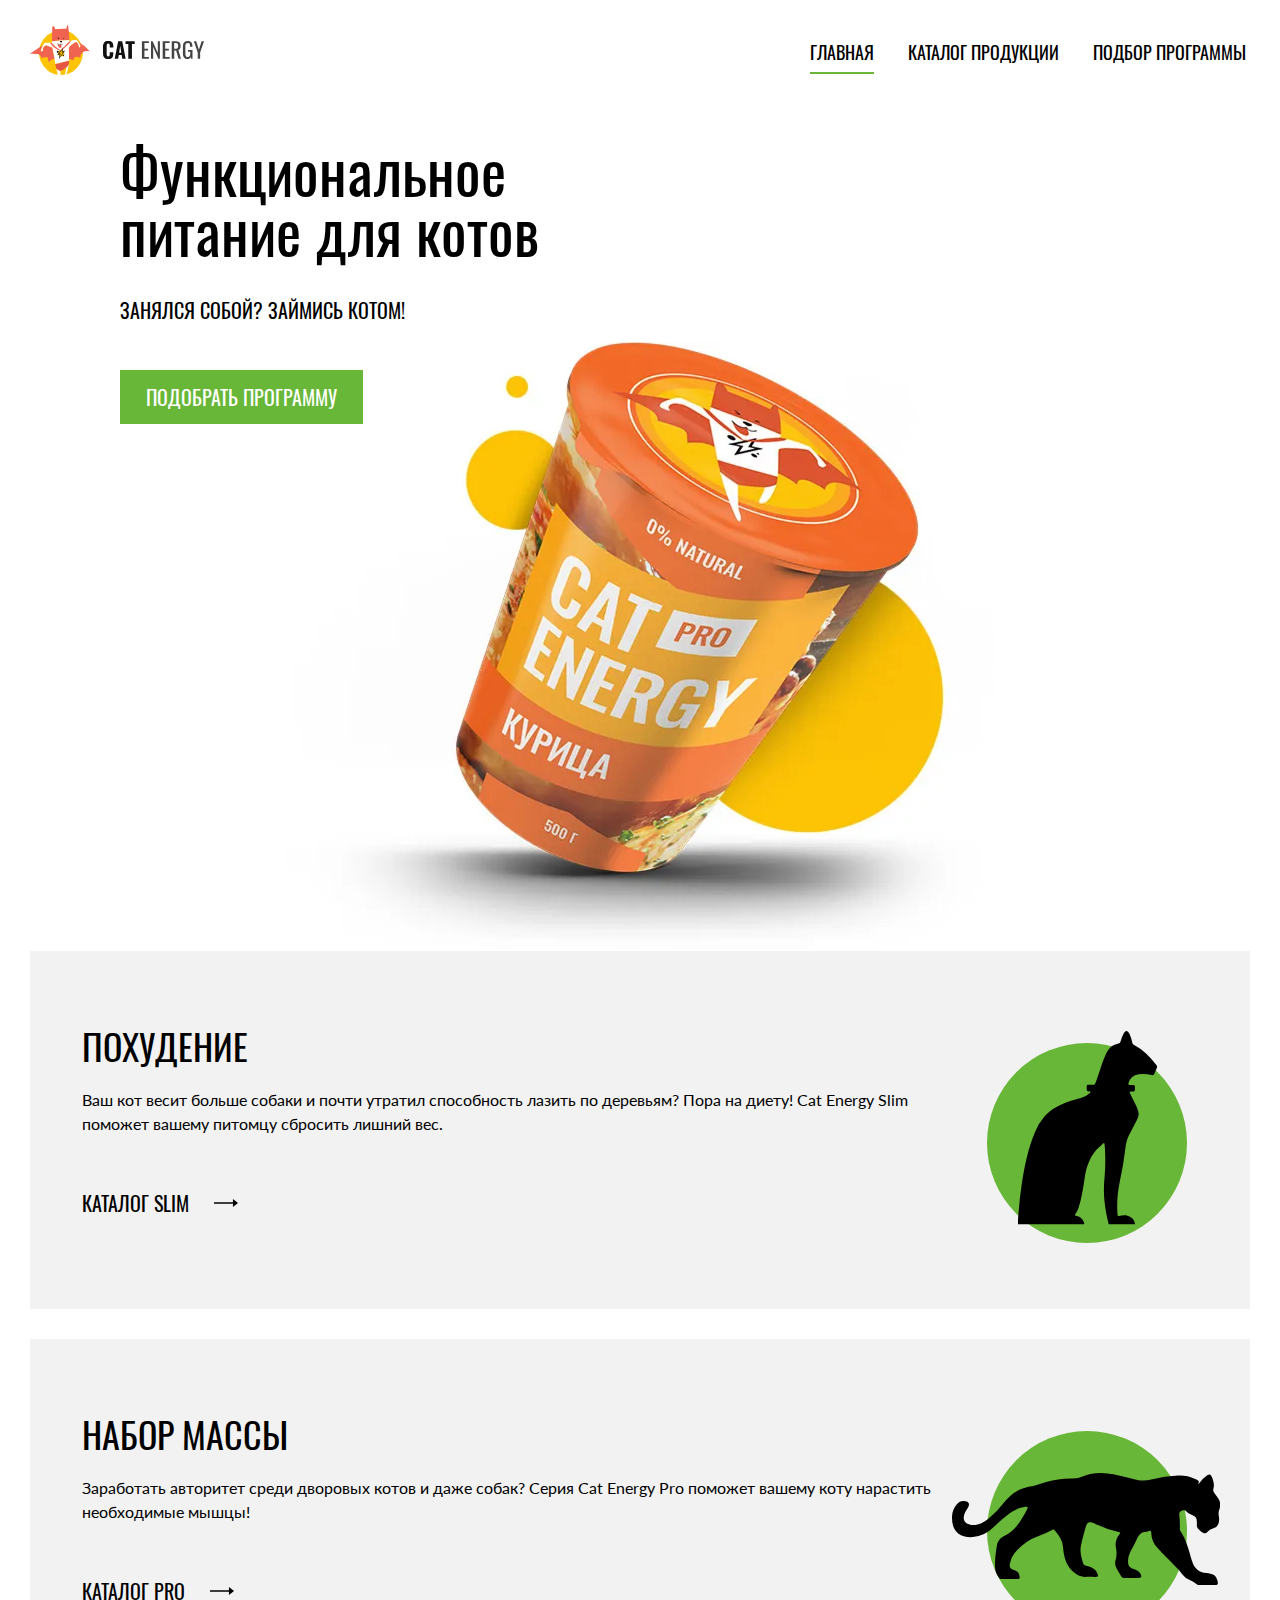
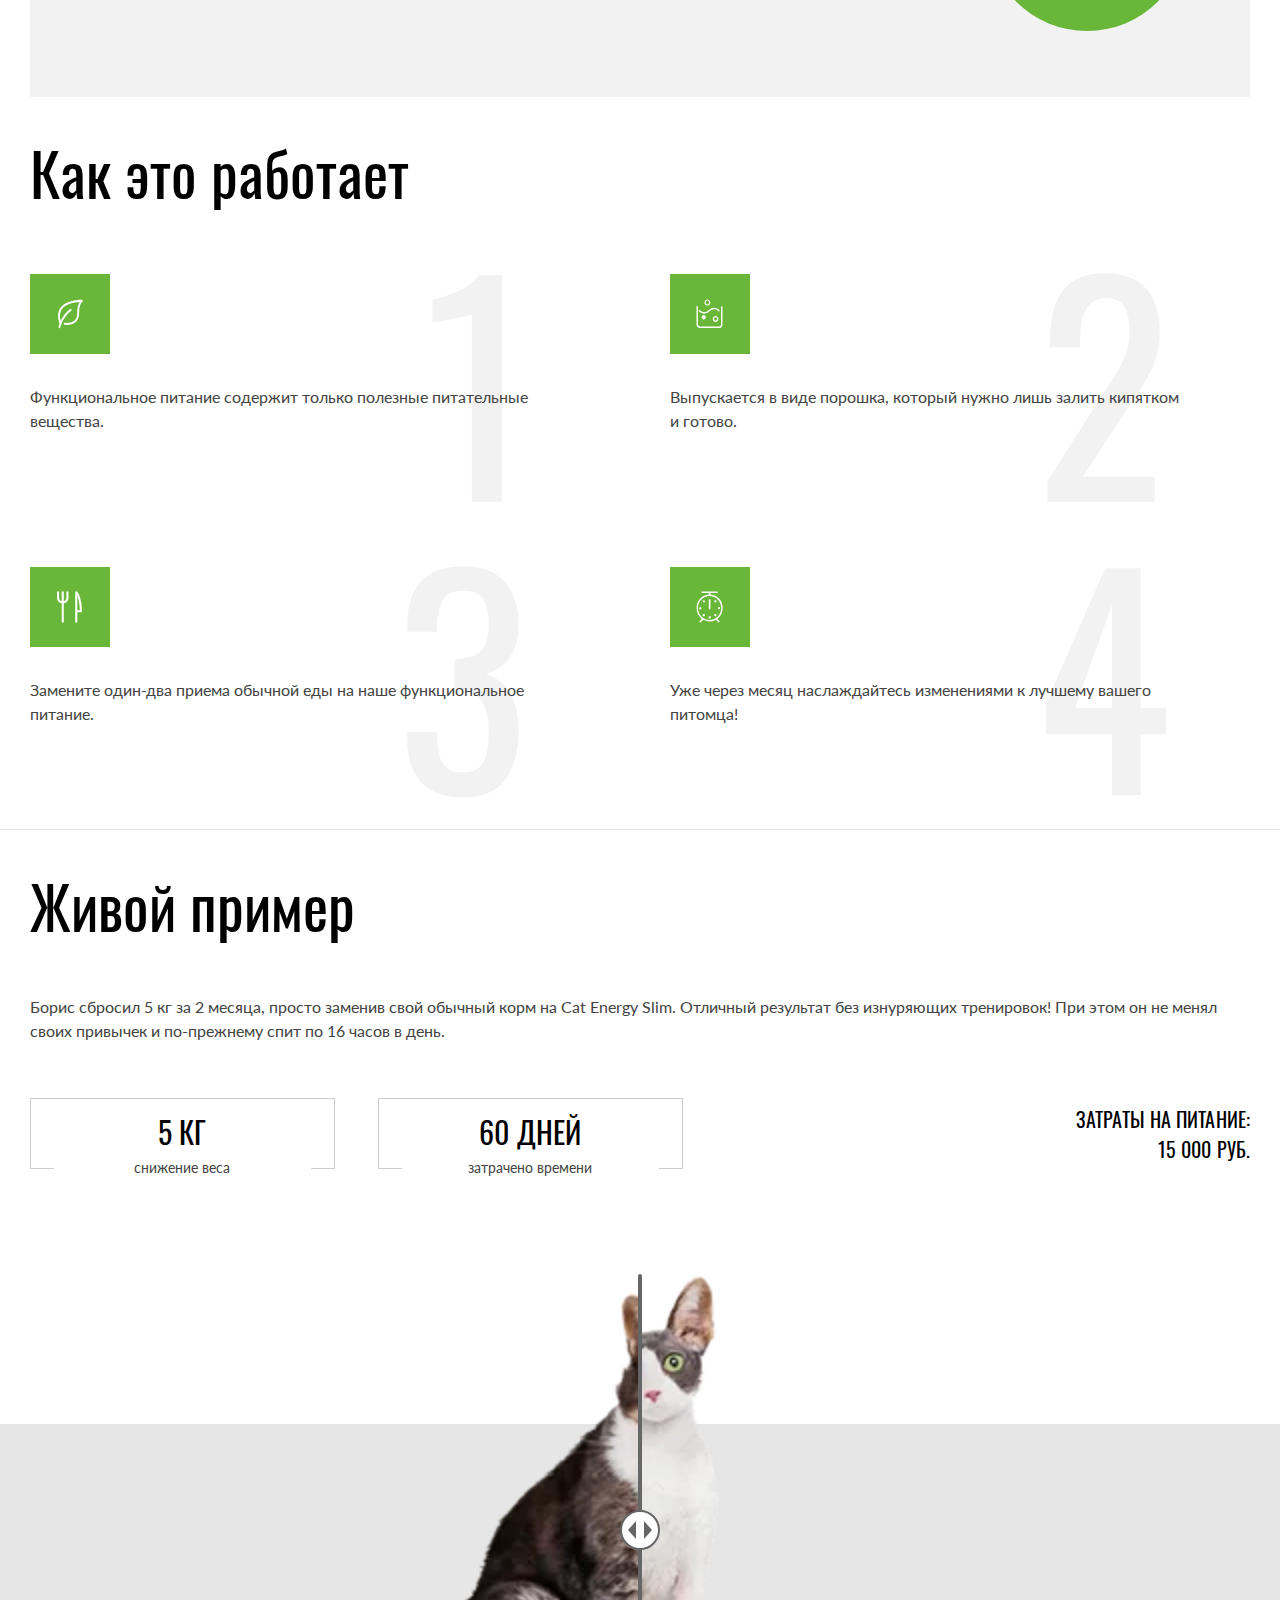
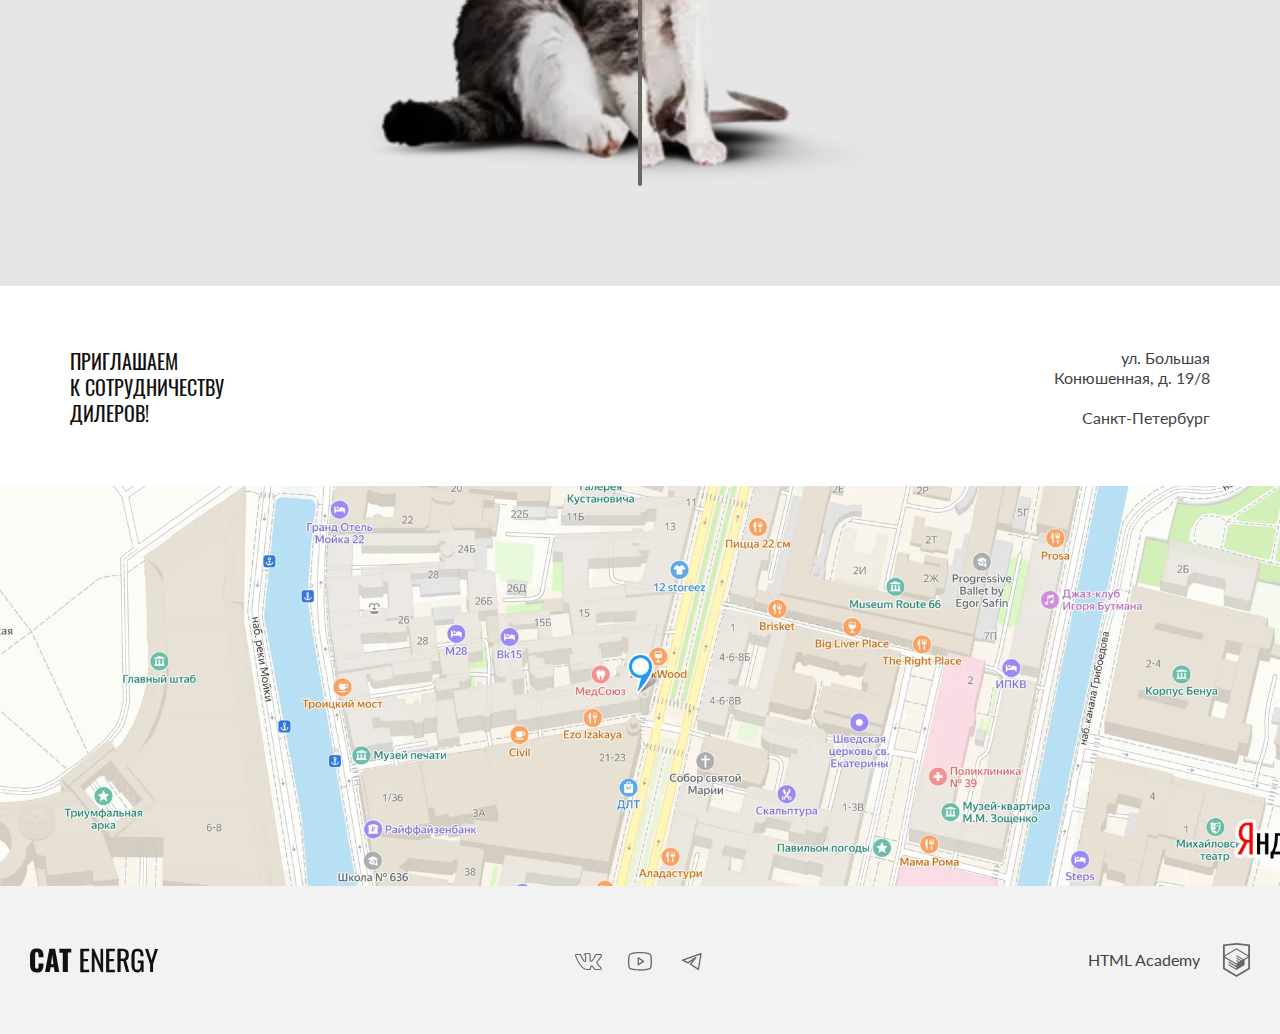
==== commit c524fca5: "Deploying to gh-pages from @ htmlacademy-adaptive/2251273-cat-energy-31@3f6287980c5d40de6d31b02f83c4" ====
--- a/index.html
+++ b/index.html
@@ -1 +1 @@
-<!DOCTYPE html><html class="page-html" lang="ru"><head><meta charset="UTF-8"><title>Cat Energy Pro</title><meta name="viewport" content="width=device-width,initial-scale=1"><!-- preloader --><link rel="preload" href="styles/styles.css" as="style" crossorigin="anonymous"><link rel="preload" href="https://yandex.ru/map-widget/v1/?um=constructor%3A7ec1721b10638175297fe8957aca91636dc435452fa67788eafcaea6af0fbddc&amp;source=constructor" as="script" crossorigin="anonymous"><link rel="preload" href="fonts/oswald/Oswald-Regular.woff2" as="font" crossorigin="anonymous"><link rel="preload" href="fonts/oswald/Lato-Regular.woff2" as="font" crossorigin="anonymous"><!-- favicon --><link rel="shortcut icon" href="favicon.ico" type="image/x-icon"><link rel="apple-touch-icon" sizes="180x180" href="favicons/apple-touch-icon.png"><link rel="icon" type="image/png" sizes="32x32" href="favicons/favicon-32x32.png"><link rel="icon" type="image/png" sizes="16x16" href="favicons/favicon-16x16.png"><link rel="manifest" href="site.webmanifest"><!-- styles --><link rel="stylesheet" href="styles/styles.css"><!-- scripts --><script src="scripts/index.js" defer="defer"></script></head><body class="page-html__page-body page-body"><header class="page-body__page-header page-header"><h1 class="visually-hidden">Самый популярный кошачий корм Cat Energy Pro</h1><div class="page-header__wrapper"><a class="page-header__logo logo logo--header" href="index.html" aria-label="Логотип Cat Energy."><picture><source media="(min-width: 1440px)" srcset="images/logo/logo-header-desktop.svg" width="202" height="59" type="image/svg+xml"><source media="(min-width: 768px)" srcset="images/logo/logo-header-tablet.svg" width="174" height="50" type="image/svg+xml"><img class="logo__icon" src="images/logo/logo-header-mobile.svg" alt="Логотип Cat Energy" width="190" height="38"></picture></a><button class="page-header__button page-header__button--no-js page-header__button--js" type="button" aria-label="Меню"></button></div><nav class="page-header__navigation navigation navigation--auxiliary"><!-- no-js защита работы без JS --><!-- closed закрытое меню --><ul class="navigation__list navigation__list--auxiliary navigation__list--closed navigation__list--no-js"><li class="navigation__item"><a class="navigation__link navigation__link--current" href="index.html" aria-label="Главная.">Главная</a></li><li class="navigation__item"><a class="navigation__link" href="catalog.html" aria-label="Каталог.">Каталог продукции</a></li><li class="navigation__item"><a class="navigation__link" href="form.html" aria-label="Подбор программы.">Подбор программы</a></li></ul></nav></header><main class="page-body__page-main page-main"><section class="page-main__hero hero"><h2 class="visually-hidden">Cat Energy Pro Курица</h2><div class="hero__wrapper"><p class="hero__heading">Функциональное питание для котов</p><p class="hero__description">Занялся собой? Займись котом!</p></div><picture><!-- webp --><source type="image/webp" media="(min-width: 1440px)" srcset="images/hero/can-desktop@1x.webp, images/hero/can-desktop@2x.webp 2x" width="552" height="499"><source type="image/webp" media="(min-width: 768px)" srcset="images/hero/can-tablet@1x.webp, images/hero/can-tablet@2x.webp 2x" width="709" height="609"><source type="image/webp" srcset="images/hero/can-mobile@1x.webp, images/hero/can-mobile@2x.webp 2x" width="320" height="280"><!-- png --><source type="image/png" media="(min-width: 1440px)" srcset="images/hero/can-desktop@1x.png, images/hero/can-desktop@2x.png 2x" width="552" height="499"><source type="image/png" media="(min-width: 768px)" srcset="images/hero/can-tablet@1x.png, images/hero/can-tablet@2x.png 2x" width="709" height="609"><img class="hero__image" src="images/hero/can-mobile@1x.png" srcset="images/hero/can-mobile@2x.png" width="280" height="270" alt="Фотография Cat Energy Pro Курица"></picture><a class="hero__button button button--auxiliary" href="form.html" aria-label="Подобрать программу.">Подобрать программу</a></section><section class="page-main__programs programs"><h2 class="visually-hidden">Наши программы</h2><ul class="programs__list"><li class="programs__item programs__item--cat-back"><h3 class="programs__title">Похудение</h3><p class="programs__text">Ваш кот весит больше собаки и почти утратил способность лазить по деревьям? Пора на диету! Cat Energy Slim поможет вашему питомцу сбросить лишний вес.</p><a class="programs__link" href="catalog.html#slim" aria-label="Каталог slim">Каталог slim <svg class="programs__link-icon" width="24" height="12"><use href="icons/stack.svg#icon-arrow"></use></svg></a></li><li class="programs__item programs__item--cat-pro"><h3 class="programs__title">Набор массы</h3><p class="programs__text">Заработать авторитет среди дворовых котов и даже собак? Серия Cat Energy Pro поможет вашему коту нарастить необходимые мышцы!</p><a class="programs__link" href="catalog.html#pro" aria-label="Каталог pro">Каталог pro <svg class="programs__link-icon" width="24" height="12" aria-hidden="true" focusable="false"><use href="icons/stack.svg#icon-arrow"></use></svg></a></li></ul></section><section class="page-main__functional functional"><h2 class="visually-hidden">Как работает Cat Energy Pro</h2><p class="functional__heading">Как это работает</p><ol class="functional__list"><li class="functional__item"><h3 class="functional__text functional__text--leaf">Функциональное питание содержит только полезные питательные вещества.</h3></li><li class="functional__item"><h3 class="functional__text functional__text--cook">Выпускается в виде порошка, который нужно лишь залить кипятком и готово.</h3></li><li class="functional__item"><h3 class="functional__text functional__text--eat">Замените один-два приема обычной еды на наше функциональное питание.</h3></li><li class="functional__item"><h3 class="functional__text functional__text--scales">Уже через месяц наслаждайтесь изменениями к лучшему вашего питомца!</h3></li></ol></section><section class="page-main__example example"><h2 class="example__heading">Живой пример</h2><p class="example__text">Борис сбросил 5 кг за 2 месяца, просто заменив свой обычный корм на Cat Energy Slim. Отличный результат без изнуряющих тренировок! При этом он не менял своих привычек и по-прежнему спит по 16 часов в день.</p><ul class="example__list"><li class="example__item"><p class="example__term">5 кг</p><p class="example__definition">снижение веса</p></li><li class="example__item"><p class="example__term">60 дней</p><p class="example__definition">затрачено времени</p></li></ul><p class="example__description">Затраты на питание:<br class="example__description-wrapping"><span>15 000 РУБ.</span></p><div class="example__slider slider"><div class="slider__wrapper slider__wrapper-before"><picture><!-- webp --><source type="image/webp" media="(min-width: 768px)" srcset="images/example/boris-before-tablet@1x.webp, images/example/boris-before-tablet@2x.webp 2x" width="560" height="512"><source type="image/webp" srcset="images/example/boris-before-mobile@1x.webp, images/example/boris-before-mobile@2x.webp 2x" width="280" height="256"><!-- png --><source type="image/png" media="(min-width: 768px)" srcset="images/example/boris-before-tablet@1x.png, images/example/boris-before-tablet@2x.png 2x" width="560" height="512"><img class="slider__image" src="images/example/boris-before-mobile@1x.png" srcset="images/example/boris-before-mobile@2x.png" alt="Кот Борис до." width="280" height="256"></picture></div><div class="slider__wrapper slider__wrapper-after"><picture><!-- webp --><source type="image/webp" media="(min-width: 768px)" srcset="images/example/boris-after-tablet@1x.webp, images/example/boris-after-tablet@2x.webp 2x" width="560" height="512"><source type="image/webp" srcset="images/example/boris-after-mobile@1x.webp, images/example/boris-after-mobile@2x.webp 2x" width="280" height="256"><!-- png --><source type="image/png" media="(min-width: 768px)" srcset="images/example/boris-after-tablet@1x.png, images/example/boris-after-tablet@2x.png 2x" width="560" height="512"><img class="slider__image" src="images/example/boris-after-mobile@1x.png" srcset="images/example/boris-after-mobile@2x.png" alt="Кот Борис после." width="280" height="256"></picture></div><button class="slider__control" type="button" aria-label="Управление слайдером."><svg class="slider__thumb" width="40" height="40" aria-hidden="true" focusable="false"><use href="icons/stack.svg#thumb"></use></svg></button></div></section><section class="page-main__invite invite"><h2 class="visually-hidden">Наш адрес в Санкт-Петербурге</h2><div class="invite__wrapper"><p class="invite__heading">Приглашаем<br>к сотрудничеству<br>дилеров!</p><h3 class="invite__text">ул. Большая<br>Конюшенная, д. 19/8<br><span class="invite__text-city">Санкт-Петербург</span></h3></div><iframe class="invite__map map" src="https://yandex.ru/map-widget/v1/?um=constructor%3A7ec1721b10638175297fe8957aca91636dc435452fa67788eafcaea6af0fbddc&amp;source=constructor"></iframe></section></main><footer class="page-body__page-footer page-footer"><a class="page-footer__logo logo logo--footer" href="#" aria-label="Логотип Cat Energy."><svg class="logo__icon" width="128" height="25" aria-hidden="true" focusable="false"><use href="icons/stack.svg#logo-footer"></use></svg></a><ul class="page-footer__social social"><li class="social__item"><a class="social__link" href="#" aria-label="VK."><svg class="social__icon" width="28" height="22" aria-hidden="true" focusable="false"><use href="icons/stack.svg#social_vkontakte"></use></svg></a></li><li class="social__item"><a class="social__link" href="#" aria-label="YouTube."><svg class="social__icon" width="28" height="22" aria-hidden="true" focusable="false"><use href="icons/stack.svg#social_youtube"></use></svg></a></li><li class="social__item"><a class="social__link" href="#" aria-label="Telegram."><svg class="social__icon" width="28" height="22" aria-hidden="true" focusable="false"><use href="icons/stack.svg#social_telegram"></use></svg></a></li></ul><a class="page-footer__htmlacademy htmlacademy" href="https://htmlacademy.ru/intensive/adaptive" aria-label="HTML Academy."><p class="htmlacademy__text">HTML Academy</p><svg class="htmlacademy__icon" width="27" height="34" aria-hidden="true" focusable="false"><use href="icons/stack.svg#html-academy"></use></svg></a></footer></body></html>+<!DOCTYPE html><html class="page-html" lang="ru"><head><meta charset="UTF-8"><title>Cat Energy Pro</title><meta name="viewport" content="width=device-width,initial-scale=1"><!-- preloader --><link rel="preload" href="styles/styles.css" as="style" crossorigin="anonymous"><link rel="preload" href="https://yandex.ru/map-widget/v1/?um=constructor%3A7ec1721b10638175297fe8957aca91636dc435452fa67788eafcaea6af0fbddc&amp;source=constructor" as="script" crossorigin="anonymous"><link rel="preload" href="fonts/oswald/Oswald-Regular.woff2" as="font" crossorigin="anonymous"><link rel="preload" href="fonts/oswald/Lato-Regular.woff2" as="font" crossorigin="anonymous"><!-- favicon --><link rel="shortcut icon" href="favicon.ico" type="image/x-icon"><link rel="apple-touch-icon" sizes="180x180" href="favicons/apple-touch-icon.png"><link rel="icon" type="image/png" sizes="32x32" href="favicons/favicon-32x32.png"><link rel="icon" type="image/png" sizes="16x16" href="favicons/favicon-16x16.png"><link rel="manifest" href="site.webmanifest"><!-- styles --><link rel="stylesheet" href="styles/styles.css"><!-- scripts --><script src="scripts/index.js" defer="defer"></script></head><body class="page-html__page-body page-body"><header class="page-body__page-header page-header"><h1 class="visually-hidden">Самый популярный кошачий корм Cat Energy Pro</h1><div class="page-header__wrapper"><a class="page-header__logo logo logo--header" href="index.html" aria-label="Логотип Cat Energy."><picture><source media="(min-width: 1440px)" srcset="images/logo/logo-header-desktop.svg" width="202" height="59" type="image/svg+xml"><source media="(min-width: 768px)" srcset="images/logo/logo-header-tablet.svg" width="174" height="50" type="image/svg+xml"><img class="logo__icon" src="images/logo/logo-header-mobile.svg" alt="Логотип Cat Energy" width="190" height="38"></picture></a><button class="page-header__button page-header__button--no-js page-header__button--js" type="button" aria-label="Меню"></button></div><nav class="page-header__navigation navigation navigation--auxiliary"><!-- no-js защита работы без JS --><!-- closed закрытое меню --><ul class="navigation__list navigation__list--auxiliary navigation__list--closed navigation__list--no-js"><li class="navigation__item"><a class="navigation__link navigation__link--current" href="index.html" aria-label="Главная.">Главная</a></li><li class="navigation__item"><a class="navigation__link" href="catalog.html" aria-label="Каталог.">Каталог продукции</a></li><li class="navigation__item"><a class="navigation__link" href="form.html" aria-label="Подбор программы.">Подбор программы</a></li></ul></nav></header><main class="page-body__page-main page-main"><section class="page-main__hero hero"><h2 class="visually-hidden">Cat Energy Pro Курица</h2><div class="hero__wrapper"><p class="hero__heading">Функциональное питание для котов</p><p class="hero__description">Занялся собой? Займись котом!</p></div><picture><!-- webp --><source type="image/webp" media="(min-width: 1440px)" srcset="images/hero/can-desktop@1x.webp, images/hero/can-desktop@2x.webp 2x" width="552" height="499"><source type="image/webp" media="(min-width: 768px)" srcset="images/hero/can-tablet@1x.webp, images/hero/can-tablet@2x.webp 2x" width="709" height="609"><source type="image/webp" srcset="images/hero/can-mobile@1x.webp, images/hero/can-mobile@2x.webp 2x" width="320" height="280"><!-- png --><source type="image/png" media="(min-width: 1440px)" srcset="images/hero/can-desktop@1x.png, images/hero/can-desktop@2x.png 2x" width="552" height="499"><source type="image/png" media="(min-width: 768px)" srcset="images/hero/can-tablet@1x.png, images/hero/can-tablet@2x.png 2x" width="709" height="609"><img class="hero__image" src="images/hero/can-mobile@1x.png" srcset="images/hero/can-mobile@2x.png" width="280" height="270" alt="Фотография Cat Energy Pro Курица"></picture><a class="hero__button button button--auxiliary" href="form.html" aria-label="Подобрать программу.">Подобрать программу</a></section><section class="page-main__programs programs"><h2 class="visually-hidden">Наши программы</h2><ul class="programs__list"><li class="programs__item programs__item--cat-back"><h3 class="programs__title">Похудение</h3><p class="programs__text">Ваш кот весит больше собаки и почти утратил способность лазить по деревьям? Пора на диету! Cat Energy Slim поможет вашему питомцу сбросить лишний вес.</p><a class="programs__link" href="catalog.html#slim" aria-label="Каталог slim">Каталог slim <svg class="programs__link-icon" width="24" height="12"><use href="icons/stack.svg#icon-arrow"></use></svg></a></li><li class="programs__item programs__item--cat-pro"><h3 class="programs__title">Набор массы</h3><p class="programs__text">Заработать авторитет среди дворовых котов и даже собак? Серия Cat Energy Pro поможет вашему коту нарастить необходимые мышцы!</p><a class="programs__link" href="catalog.html#pro" aria-label="Каталог pro">Каталог pro <svg class="programs__link-icon" width="24" height="12" aria-hidden="true" focusable="false"><use href="icons/stack.svg#icon-arrow"></use></svg></a></li></ul></section><section class="page-main__functional functional"><h2 class="visually-hidden">Как работает Cat Energy Pro</h2><p class="functional__heading">Как это работает</p><ol class="functional__list"><li class="functional__item"><h3 class="functional__text functional__text--leaf">Функциональное питание содержит только полезные питательные вещества.</h3></li><li class="functional__item"><h3 class="functional__text functional__text--cook">Выпускается в виде порошка, который нужно лишь залить кипятком и готово.</h3></li><li class="functional__item"><h3 class="functional__text functional__text--eat">Замените один-два приема обычной еды на наше функциональное питание.</h3></li><li class="functional__item"><h3 class="functional__text functional__text--scales">Уже через месяц наслаждайтесь изменениями к лучшему вашего питомца!</h3></li></ol></section><section class="page-main__example example"><h2 class="example__heading">Живой пример</h2><p class="example__text">Борис сбросил 5 кг за 2 месяца, просто заменив свой обычный корм на Cat Energy Slim. Отличный результат без изнуряющих тренировок! При этом он не менял своих привычек и по-прежнему спит по 16 часов в день.</p><ul class="example__list"><li class="example__item"><p class="example__term">5 кг</p><p class="example__definition">снижение веса</p></li><li class="example__item"><p class="example__term">60 дней</p><p class="example__definition">затрачено времени</p></li></ul><p class="example__description">Затраты на питание:<br class="example__description-wrapping"><span>15 000 РУБ.</span></p><div class="example__slider slider"><div class="slider__wrapper slider__wrapper-before"><picture><!-- webp --><source type="image/webp" media="(min-width: 768px)" srcset="images/example/boris-before-tablet@1x.webp, images/example/boris-before-tablet@2x.webp 2x" width="560" height="512"><source type="image/webp" srcset="images/example/boris-before-mobile@1x.webp, images/example/boris-before-mobile@2x.webp 2x" width="280" height="256"><!-- png --><source type="image/png" media="(min-width: 768px)" srcset="images/example/boris-before-tablet@1x.png, images/example/boris-before-tablet@2x.png 2x" width="560" height="512"><img class="slider__image" src="images/example/boris-before-mobile@1x.png" srcset="images/example/boris-before-mobile@2x.png" alt="Кот Борис до." width="280" height="256"></picture></div><div class="slider__wrapper slider__wrapper-after"><picture><!-- webp --><source type="image/webp" media="(min-width: 768px)" srcset="images/example/boris-after-tablet@1x.webp, images/example/boris-after-tablet@2x.webp 2x" width="560" height="512"><source type="image/webp" srcset="images/example/boris-after-mobile@1x.webp, images/example/boris-after-mobile@2x.webp 2x" width="280" height="256"><!-- png --><source type="image/png" media="(min-width: 768px)" srcset="images/example/boris-after-tablet@1x.png, images/example/boris-after-tablet@2x.png 2x" width="560" height="512"><img class="slider__image" src="images/example/boris-after-mobile@1x.png" srcset="images/example/boris-after-mobile@2x.png" alt="Кот Борис после." width="280" height="256"></picture></div><button class="slider__control" type="button" aria-label="Управление слайдером."><svg class="slider__thumb" width="40" height="40" aria-hidden="true" focusable="false"><use href="icons/stack.svg#thumb"></use></svg></button></div></section><section class="page-main__invite invite"><h2 class="visually-hidden">Наш адрес в Санкт-Петербурге</h2><div class="invite__wrapper"><p class="invite__heading">Приглашаем<br>к сотрудничеству<br>дилеров!</p><h3 class="invite__text">ул. Большая<br>Конюшенная, д. 19/8<br><span class="invite__text-city">Санкт-Петербург</span></h3></div><div class="invite__map map"><iframe class="map__frame map__frame--no-js" src="https://yandex.ru/map-widget/v1/?um=constructor%3A7ec1721b10638175297fe8957aca91636dc435452fa67788eafcaea6af0fbddc&amp;source=constructor"></iframe></div></section></main><footer class="page-body__page-footer page-footer"><a class="page-footer__logo logo logo--footer" href="#" aria-label="Логотип Cat Energy."><svg class="logo__icon" width="128" height="25" aria-hidden="true" focusable="false"><use href="icons/stack.svg#logo-footer"></use></svg></a><ul class="page-footer__social social"><li class="social__item"><a class="social__link" href="#" aria-label="VK."><svg class="social__icon" width="28" height="22" aria-hidden="true" focusable="false"><use href="icons/stack.svg#social_vkontakte"></use></svg></a></li><li class="social__item"><a class="social__link" href="#" aria-label="YouTube."><svg class="social__icon" width="28" height="22" aria-hidden="true" focusable="false"><use href="icons/stack.svg#social_youtube"></use></svg></a></li><li class="social__item"><a class="social__link" href="#" aria-label="Telegram."><svg class="social__icon" width="28" height="22" aria-hidden="true" focusable="false"><use href="icons/stack.svg#social_telegram"></use></svg></a></li></ul><a class="page-footer__htmlacademy htmlacademy" href="https://htmlacademy.ru/intensive/adaptive" aria-label="HTML Academy."><p class="htmlacademy__text">HTML Academy</p><svg class="htmlacademy__icon" width="27" height="34" aria-hidden="true" focusable="false"><use href="icons/stack.svg#html-academy"></use></svg></a></footer></body></html>--- a/styles/styles.css
+++ b/styles/styles.css
@@ -1 +1 @@
-@font-face{font-family:Lato;font-weight:400;font-style:normal;src:url(../fonts/lato/Lato-Regular.woff2)format("woff2");font-display:swap}@font-face{font-family:Oswald;font-weight:400;font-style:normal;src:url(../fonts/oswald/Oswald-Regular.woff2)format("woff2");font-display:swap}.visually-hidden{clip:rect(0 0 0 0);border:0;width:1px;height:1px;margin:-1px;padding:0;position:absolute;overflow:hidden}.page-html{height:100%}.page-html__page-body{flex-direction:column;width:100%;min-height:100%;margin:0 auto;display:flex}@media (width>=768px){.page-html__body{width:768px}}@media (width>=1440px){.page-html__body{width:1440px}}.page-body__page-main{flex-grow:1}.page-body__page-footer{z-index:1;background-color:#f2f2f2;padding:19px 20px 20px}@media (width>=768px){.page-body__page-header{padding:25px 19px 25px 30px}.page-body__page-footer{padding:35px 30px}}@media (width>=1440px){.page-body{max-width:1440px}.page-body__page-header{padding:55px 96px}.page-body__page-footer{padding:48px 110px}}.page-main__programs{padding:20px 20px 10px}.page-main__functional{padding:10px 20px 50px}.page-main__example{padding:25px 20px 42px}.page-main__catalog{box-sizing:border-box;flex-direction:column;padding:0;display:flex}.page-main__other{padding:26px 20px 0}.page-main__subscription{padding:40px 20px}.page-main__heading{color:#000;margin:0;padding:28px 20px 37px;font-family:Oswald,Arial,sans-serif;font-size:36px;font-weight:400;line-height:100%}.page-main__description{text-transform:uppercase;color:#000;margin:0;padding:0 72px 17px 20px;font-family:Oswald,Arial,sans-serif;font-size:14px;font-weight:400;line-height:129%}.page-main__form{padding:0}.page-main__form-button{margin:0 20px}@media (width>=768px){.page-main__programs{padding:0 30px}.page-main__functional{padding:45px 30px 43px}.page-main__example,.page-main__other{padding:45px 30px 0}.page-main__subscription{padding:80px 69px 21px}.page-main__heading{padding:40px 70px 54px;font-family:Oswald,Arial,sans-serif;font-size:60px;font-weight:400;line-height:100%}.page-main__description{width:50%;padding:0 70px 39px;font-family:Oswald,Arial,sans-serif;font-size:20px;font-weight:400;line-height:150%}.page-main__form-button{margin:0 0 0 70px}}@media (width>=1440px){.page-main__programs{padding:0 110px}.page-main__functional{padding:70px 110px 43px}.page-main__example{padding:23px 110px 0}.page-main__other{padding:60px 110px 0}.page-main__subscription{padding:97px 110px 25px}.page-main__heading{padding:20px 110px 55px}.page-main__description{width:25%;padding:0 110px 39px;font-family:Oswald,Arial,sans-serif;font-size:20px;font-weight:400;line-height:150%}.page-main__form-button{margin:0}}.button{text-align:center;text-transform:uppercase;color:#fff;-webkit-user-select:none;user-select:none;cursor:pointer;background-color:#68b738;border:none;padding:10px;font-family:Oswald,Arial,sans-serif;font-size:16px;font-weight:400;line-height:125%;text-decoration:none}.button:hover{background-color:#5eaa2f}.button:focus-visible{outline-offset:2px;background-color:#5eaa2f;outline:2px solid #68b738}.button:active{color:#fff9}.button:disabled{color:#fff;cursor:default;opacity:.3;background-color:#5eaa2f}.button--base{padding:15px;font-size:20px;line-height:130%}.button--secondary{color:#444;background-color:#f2f2f2}.button--secondary:hover{background-color:#ebebeb}.button--secondary:focus-visible{outline-offset:2px;background-color:#ebebeb;outline:2px solid #f2f2f2}.button--secondary:active{color:#4449;background-color:#ebebeb}.button--secondary:disabled{color:#444;cursor:default;background-color:#ebebeb}@media (width>=768px){.button--auxiliary{padding:14px 26px;font-family:Oswald,Arial,sans-serif;font-size:20px;font-weight:400;line-height:130%}}.htmlacademy{color:#666;justify-content:space-between;align-items:center;text-decoration:none;display:flex}.htmlacademy:hover{color:#68b738}.htmlacademy:focus-visible{color:#68b738;outline:2px solid #68b738}.htmlacademy:active{opacity:.6}.htmlacademy__text{color:#444;margin:0;font-family:Lato,Arial,sans-serif;font-size:16px;font-weight:400;line-height:125%}@media (width>=768px){.htmlacademy{justify-content:end;place-self:center end;gap:23px}}.logo--header:hover{opacity:.8}.logo--header:focus-visible{opacity:.8;outline:2px solid #68b738}.logo--header:active{opacity:.6}.logo--footer{color:#111;place-self:center}.logo--footer:hover{color:#3e3e3e}.logo--footer:focus-visible{color:#3e3e3e;outline:2px solid #68b738}.logo--footer:active{color:#6b6b6b}.logo__icon{display:flex}@media (width>=768px){.logo--header,.logo--footer{place-self:center start}}.page-header{grid-template-columns:1fr;display:grid}.page-header__wrapper{border-bottom:2px solid #e6e6e6;grid-template-columns:1fr auto;align-items:center;gap:10px;padding:13px 15px 12px 20px;display:grid}.page-header__button{box-sizing:border-box;background-color:#fff;border:none;min-width:38px;min-height:38px;padding:0;display:flex;position:relative}.page-header__button:hover{opacity:.6}.page-header__button:focus-visible{opacity:.6;outline:2px solid #68b738}.page-header__button:active{opacity:.3}.page-header__button:before{content:"";background-color:#000;width:24px;height:2px;transition:all .3s;position:absolute;top:50%;right:50%;transform:translate(50%,-100%);box-shadow:0 8px #000,0 -8px #000}.page-header__button--closed:before{box-shadow:none;transition:all .3s;transform:translate(50%,-100%)rotate(45deg)}.page-header__button:after{content:"";background-color:#000;width:24px;height:2px;transition:all .3s;position:absolute;top:50%;right:50%;transform:translate(50%,-100%);box-shadow:0 8px #000,0 -8px #000}.page-header__button--closed:after{box-shadow:none;transition:all .3s;transform:translate(50%,-100%)rotate(-45deg)}.page-header__button--closed{border:none;width:24px;height:24px}.page-header__button--no-js{display:none}@media (width>=768px){.page-header{grid-template-columns:1fr 2fr}.page-header__wrapper{border:none;gap:0;padding:0}.page-header__button{display:none}}@media (width>=1440px){.page-header{grid-template-columns:repeat(2,1fr)}.page-header__wrapper{padding:0 0 0 14px}}.navigation{z-index:1;position:relative}.navigation__list{z-index:1;background-color:#fff;flex-direction:column;align-items:stretch;width:100%;max-height:100vh;margin:0;padding:0;list-style-type:none;transition:all .3s;display:flex;position:absolute;overflow:hidden}.navigation__list--closed{max-height:0;transition:all .3s}.navigation__list--no-js{max-height:100vh;transition:all .3s;display:block;position:static}.navigation__item{border-bottom:2px solid #e6e6e6;position:relative}.navigation__link{text-align:center;text-transform:uppercase;color:#000;flex-direction:column;align-items:center;margin:10px;padding:12px 14px;font-family:Oswald,Arial,sans-serif;font-size:20px;font-weight:400;line-height:100%;text-decoration:none;display:flex;position:relative}.navigation__link:hover{opacity:.8}.navigation__link:focus-visible{opacity:.8;outline:2px solid #68b738}.navigation__link:active{opacity:.6}@media (width>=768px){.navigation{align-items:center;display:flex}.navigation__list{background-color:inherit;flex-flow:wrap;justify-content:flex-end;align-self:flex-end;gap:4px;display:flex;position:relative}.navigation__item{border:none}.navigation__link{border:none;margin:2px;padding:8px 13px;font-family:Oswald,Arial,sans-serif;font-size:18px;font-weight:400;line-height:133%;display:flex;position:relative}.navigation__link--current:after{content:"";background-color:#68b738;height:2px;position:absolute;bottom:-1px;left:13px;right:13px}.navigation__list--closed{max-height:100vh}}@media (width>=1440px){.navigation{flex-direction:column;justify-content:center;display:flex;position:relative}.navigation__list--auxiliary .navigation__link{color:#fff}.navigation__list--auxiliary .navigation__link:focus-visible{outline:2px solid #fff}.navigation__list--auxiliary .navigation__link--current:after{background-color:#fff}.navigation--auxiliary:before{content:"";background-color:#68b738;background-image:-webkit-linear-gradient(#68b738d9,#68b738d9),-webkit-image-set(url(../images/hero/hero-background-desktop@1x.webp) 1x,url(../images/hero/hero-background-desktop@2x.webp) 2x,url(../images/hero/hero-background-desktop@1x.jpg) 1x,url(../images/hero/hero-background-desktop@2x.jpg) 2x);background-image:linear-gradient(#68b738d9,#68b738d9),image-set("../images/hero/hero-background-desktop@1x.webp" 1x,"../images/hero/hero-background-desktop@2x.webp" 2x,"../images/hero/hero-background-desktop@1x.jpg" 1x,"../images/hero/hero-background-desktop@2x.jpg" 2x);background-position:50%;background-repeat:no-repeat;background-size:cover;width:calc(100% + 96px);height:694px;position:absolute;top:-55px;left:0}.navigation__link{padding:12px 13px;font-family:Oswald,Arial,sans-serif;font-size:20px;font-weight:400;line-height:100%}}.page-footer{grid-template-columns:1fr;display:grid}.page-footer__logo{padding:20px 0 19px}.page-footer__htmlacademy{padding:20px 0}@media (width>=768px){.page-footer{grid-template-columns:repeat(3,1fr);gap:30px}.page-footer__logo,.page-footer__htmlacademy{padding:22px 0}}.social{border-top:1px solid #d9d9d9;border-bottom:1px solid #d9d9d9;flex-wrap:wrap;justify-content:center;gap:4px;margin:0;padding:8px 0;list-style-type:none;display:flex}.social__link{color:#666;flex-direction:column;justify-content:center;align-items:center;gap:30px;min-width:28px;min-height:24px;padding:10px;display:flex}.social__link:hover{color:#68b738}.social__link:focus-visible{color:#68b738;outline:2px solid #68b738}.social__link:active{opacity:.6}@media (width>=768px){.social{border:none;padding:18px 0 10px}}.hero{grid-template-columns:1fr;display:grid;position:relative}.hero__wrapper{color:#fff;background-color:#68b738;background-image:-webkit-linear-gradient(#68b738d9,#68b738d9),-webkit-image-set(url(../images/hero/hero-background-mobile@1x.webp) 1x,url(../images/hero/hero-background-mobile@2x.webp) 2x,url(../images/hero/hero-background-mobile@1x.jpg) 1x,url(../images/hero/hero-background-mobile@2x.jpg) 2x);background-image:linear-gradient(#68b738d9,#68b738d9),image-set("../images/hero/hero-background-mobile@1x.webp" 1x,"../images/hero/hero-background-mobile@2x.webp" 2x,"../images/hero/hero-background-mobile@1x.jpg" 1x,"../images/hero/hero-background-mobile@2x.jpg" 2x);background-position:65%;background-repeat:no-repeat;background-size:cover;flex-direction:column;row-gap:25px;padding:27px 35px 164px;display:flex}.hero__heading{text-align:center;margin:0;font-family:Oswald,Arial,sans-serif;font-size:36px;font-weight:400;line-height:100%}.hero__description{text-transform:uppercase;text-align:center;margin:0;font-family:Oswald,Arial,sans-serif;font-size:14px;font-weight:400;line-height:100%}.hero__image{width:280px;height:270px;margin:-135px auto 3px;display:flex}.hero__button{margin:0 20px}@media (width>=768px){.hero{padding:0 30px}.hero__wrapper{color:#000;background:0 0;grid-template-columns:90px 420px;row-gap:40px;padding:40px 0 21px;display:grid}.hero__heading{text-align:left;grid-column:2/3;font-family:Oswald,Arial,sans-serif;font-size:60px;font-weight:400;line-height:100%}.hero__description{text-align:left;grid-column:2/3;font-family:Oswald,Arial,sans-serif;font-size:20px;font-weight:400;line-height:100%}.hero__image{width:709px;height:609px;margin:0 auto}.hero__button{max-width:400px;margin:0;position:absolute;top:270px;left:120px}}@media (width>=1440px){.hero{grid-template-columns:repeat(2,1fr);padding:10px 0 97px}.hero__wrapper{color:#000;background:0 0;grid-template-columns:190px 420px;row-gap:40px;padding:45px 0 10px 190px;display:flex}.hero__image{z-index:1;width:552px;height:499px;position:relative;top:-36px;left:-247px}.hero__button{margin:0;position:absolute;top:287px;left:190px}}.programs__list{grid-template-columns:1fr;gap:20px;margin:0;padding:0;list-style-type:none;display:grid}.programs__item{background-color:#f2f2f2;grid-template-columns:auto 1fr;align-items:center;gap:22px 20px;padding:24px 20px 12px;display:grid;position:relative}.programs__item:before{content:"";background-color:#68b738;border-radius:50%;grid-column:1/2;width:50px;height:50px}.programs__item--cat-back:after{content:"";background-image:url(../icons/stack.svg#programs_cat-back);background-position:50%;background-repeat:no-repeat;width:50px;height:53px;position:absolute;top:20px;left:20px}.programs__item--cat-pro:after{content:"";background-image:url(../icons/stack.svg#programs_cat-pro);background-position:50%;background-repeat:no-repeat;width:67px;height:50px;position:absolute;top:25px;left:12px}.programs__title{text-transform:uppercase;color:#000;align-self:center;margin:0;font-family:Oswald,Arial,sans-serif;font-size:24px;font-weight:400;line-height:154%}.programs__text{color:#444;flex-direction:column;grid-column:1/-1;gap:22px;margin:0;font-family:Lato,Arial,sans-serif;font-size:14px;font-weight:400;line-height:129%;display:flex;position:relative}.programs__text:after{content:"";background-color:#cdcdcd;width:100%;height:1px;position:absolute;bottom:-22px}.programs__link{text-transform:uppercase;color:#000;grid-column:1/-1;place-self:center start;align-items:center;gap:18px;margin:10px 0 0;padding:10px 0;font-family:Oswald,Arial,sans-serif;font-size:16px;font-weight:400;line-height:100%;text-decoration:none;display:flex;position:relative}.programs__link:hover .programs__link-icon{width:30px}.programs__link:focus-visible{color:#000;outline:2px solid #68b738}.programs__link:focus-visible .programs__link-icon{width:30px}.programs__link:active{opacity:.6}@media (width>=768px){.programs__item{grid-template-columns:1fr 200px;gap:24px 53px;padding:77px 63px 28px 52px}.programs__item:before{grid-area:1/2/5/3;width:200px;height:200px;margin-bottom:38px}.programs__item--cat-back:after{top:80px;left:inherit;width:205px;height:205px;right:60px}.programs__item--cat-pro:after{top:90px;left:inherit;width:268px;height:200px;right:30px}.programs__title{color:#000;grid-column:1/2;font-family:Oswald,Arial,sans-serif;font-size:36px;font-weight:400;line-height:100%}.programs__text{color:#000;grid-column:1/2;font-family:Lato,Arial,sans-serif;font-size:16px;font-weight:400;line-height:150%}.programs__text:after{display:none}.programs__link{grid-column:1/2;gap:35px 25px;margin:23px 0 0;font-family:Oswald,Arial,sans-serif;font-size:20px;font-weight:400;line-height:100%}.programs__list{gap:30px}}@media (width>=1440px){.programs__list{grid-template-columns:repeat(2,1fr);gap:40px 80px}.programs__item{grid-template-columns:auto 1fr;gap:23px 62px;padding:48px 63px 55px 52px}.programs__item:before{grid-area:1/1/2/2;width:100px;height:100px;margin-bottom:0}.programs__item--cat-back:after{top:40px;left:52px;right:inherit;width:100px;height:106px}.programs__item--cat-pro:after{top:45px;left:32px;right:inherit;width:134px;height:100px}.programs__title{grid-column:2/3;font-family:Oswald,Arial,sans-serif;font-size:36px;font-weight:400;line-height:100%}.programs__text{grid-column:1/3;margin-top:15px;font-family:Lato,Arial,sans-serif;font-size:16px;font-weight:400;line-height:150%}.programs__link{grid-column:1/3;gap:35px 25px;margin:0;font-family:Oswald,Arial,sans-serif;font-size:20px;font-weight:400;line-height:100%}}.functional{grid-template-columns:1fr;row-gap:20px;display:grid}.functional__heading{color:#000;margin:0 0 20px;font-family:Oswald,Arial,sans-serif;font-size:36px;font-weight:400;line-height:111%}.functional__list{grid-template-columns:1fr;gap:20px;margin:0;padding:0;list-style-type:none;display:grid}.functional__text{color:#444;grid-template-columns:auto 1fr;align-items:center;column-gap:20px;margin:0;font-family:Lato,Arial,sans-serif;font-size:14px;font-weight:400;line-height:129%;display:grid;position:relative}.functional__text:before{content:"";background-color:#68b738;width:60px;height:60px}.functional__text--leaf:before{background-image:url(../icons/stack.svg#functional_icon-leaf);background-position:50%;background-repeat:no-repeat;background-size:50%}.functional__text--cook:before{background-image:url(../icons/stack.svg#functional_icon-cook);background-position:50%;background-repeat:no-repeat;background-size:45%}.functional__text--eat:before{background-image:url(../icons/stack.svg#functional_icon-eat);background-position:50%;background-repeat:no-repeat;background-size:45%}.functional__text--scales:before{background-image:url(../icons/stack.svg#functional_icon-scales);background-position:50%;background-repeat:no-repeat;background-size:45%}@media (width>=768px){.functional__heading{color:#000;margin:0 0 17px;font-family:Oswald,Arial,sans-serif;font-size:60px;font-weight:400;line-height:100%}.functional__list{counter-reset:item;grid-template-columns:repeat(2,1fr);gap:39px 60px}.functional__item{padding:35px 60px 60px 0;position:relative}.functional__item:before{content:counter(item);counter-increment:item;color:#f2f2f2;font-family:Oswald,Arial,sans-serif;font-size:280px;font-weight:400;line-height:98%;position:absolute;top:0;right:80px}.functional__text{grid-template-columns:1fr;gap:31px;font-family:Lato,Arial,sans-serif;font-size:16px;font-weight:400;line-height:150%}.functional__text:before{width:80px;height:80px}.functional__text--leaf:before{background-size:38%}.functional__text--cook:before,.functional__text--eat:before,.functional__text--scales:before{background-size:34%}}@media (width>=1440px){.functional__list{grid-template-columns:repeat(4,1fr);gap:40px 80px}.functional__item{padding:35px 0 60px}.functional__item:before{right:0}}.example{background-color:#eaeaea;grid-template-columns:1fr;gap:19px;display:grid}.example__heading{color:#000;margin:0 0 20px;font-family:Oswald,Arial,sans-serif;font-size:36px;font-weight:400;line-height:111%}.example__text{color:#444;margin:0;font-family:Lato,Arial,sans-serif;font-size:14px;font-weight:400;line-height:129%}.example__list{grid-template-columns:repeat(2,1fr);gap:32px;margin:0;padding:0;list-style-type:none;display:grid}.example__item{text-align:center}.example__term{text-transform:uppercase;color:#000;border:1px solid #cdcdcd;margin:0;padding:13px 0 18px;font-family:Oswald,Arial,sans-serif;font-size:24px;font-weight:400;line-height:100%}.example__definition{text-align:center;color:#444;background-color:#eaeaea;margin:-10px 20% 0;font-family:Lato,Arial,sans-serif;font-size:12px;font-weight:400;line-height:100%}.example__description{text-transform:uppercase;text-align:center;color:#000;margin:0;font-family:Oswald,Arial,sans-serif;font-size:14px;font-weight:400;line-height:143%}.example__description-wrapping{display:none}.example__slider{margin:0 auto}@media (width>=768px){.example{background-color:#fff;border-top:1px solid #e6e6e6;grid-template-columns:5.1fr 4fr;gap:55px}.example:after{content:"";background-color:#e6e6e6;grid-column:1/-1;width:calc(100% + 60px);height:462px;margin:-417px -30px 0}.example__heading{color:#000;grid-column:1/-1;margin:0 0 5px;font-family:Oswald,Arial,sans-serif;font-size:60px;font-weight:400;line-height:100%}.example__text{grid-column:1/-1;font-family:Lato,Arial,sans-serif;font-size:16px;font-weight:400;line-height:150%}.example__list{gap:43px}.example__term{padding:14px 0 17px;font-family:Oswald,Arial,sans-serif;font-size:30px;font-weight:400;line-height:125%}.example__definition{background-color:#fff;margin:-8px 8% 0;font-family:Lato,Arial,sans-serif;font-size:14px;font-weight:400;line-height:100%}.example__description{letter-spacing:.1px;text-align:right;justify-self:end;max-width:80%;padding:6px 0 0;font-family:Oswald,Arial,sans-serif;font-size:20px;font-weight:400;line-height:150%}.example__slider{grid-column:1/-1;margin:44px auto 0}.example__description-wrapping{display:block}}@media (width>=1440px){.example{border:none;grid-template-columns:1fr auto;gap:20px 230px;display:grid}.example:after{content:"";background-color:#f2f2f2;grid-column:1/-1;width:calc(100% + 220px);height:462px;margin:-435px -110px 0}.example__heading{grid-area:1/1/2/2;margin:0 0 126px}.example__text{z-index:1;grid-area:2/1/3/2;margin:0 0 50px}.example__list{z-index:1;gap:43px;width:85%;margin:0 0 25px}.example__description{z-index:1;justify-self:start;gap:63px;padding:5px 0 0;display:flex}.example__definition{background-color:#f2f2f2}.example__description-wrapping{display:none}.example__slider{grid-area:1/2/6/-1;margin:0}}.slider{flex-wrap:wrap;width:280px;height:256px;display:flex;position:relative}.slider__wrapper{overflow:hidden}.slider__wrapper-before{width:50%}.slider__wrapper-after{justify-content:end;width:50%;display:flex}.slider__control{color:#666;border:2px solid #666;border-radius:2px;height:100%;margin:0;padding:0;position:absolute;left:50%;transform:translate(-50%)}.slider__control:hover{color:#68b738;border:2px solid #68b738}.slider__control:focus-visible{outline-offset:20px;color:#68b738;border:2px solid #68b738;border-radius:0;outline:2px solid #68b738}.slider__control:active{opacity:.6}.slider__thumb{width:40px;height:40px;position:absolute;top:50%;left:50%;transform:translate(-50%,-50%)}@media (width>=768px){.slider{width:560px;height:512px}}.invite{grid-template-columns:1fr;display:grid}.invite--second{background-color:#f2f2f2}.invite__wrapper{grid-template-columns:repeat(2,1fr);padding:26px 20px;display:grid}.invite__heading{text-transform:uppercase;color:#111;margin:0;font-family:Oswald,Arial,sans-serif;font-size:16px;font-weight:400;line-height:125%}.invite__text{color:#444;margin:0;font-family:Lato,Arial,sans-serif;font-size:14px;font-weight:400;line-height:143%}.invite__map{background-color:#f2f2f2;background-image:-webkit-image-set(url(../images/map@1x.webp) 1x,url(../images/map@2x.webp) 2x,url(../images/map@1x.png) 1x,url(../images/map@2x.png) 2x);background-image:image-set("../images/map@1x.webp" 1x,"../images/map@2x.webp" 2x,"../images/map@1x.png" 1x,"../images/map@2x.png" 2x);background-position:50%;background-size:cover;border:none;width:100%;min-height:362px}@media (width>=768px){.invite__wrapper{padding:62px 70px 38px}.invite__heading{font-family:Oswald,Arial,sans-serif;font-size:20px;font-weight:400;line-height:130%}.invite__text{text-align:right;justify-self:end;font-family:Lato,Arial,sans-serif;font-size:16px;font-weight:400;line-height:125%}.invite__text-city{line-height:380%}.invite__map{width:100%;min-height:400px}}@media (width>=1440px){.invite{position:relative}.invite__wrapper{background-color:#fff;gap:95px;padding:60px 80px 39px;display:flex;position:absolute;top:97px;left:110px}.invite__heading,.invite__text{text-align:left}}.map{border:none;width:100%;height:100%}.catalog__heading{color:#000;margin:0;padding:28px 20px 39px;font-family:Oswald,Arial,sans-serif;font-size:36px;font-weight:400;line-height:100%}.catalog__list{border-bottom:1px solid #e6e6e6;grid-template-columns:1fr;margin:0;padding:0;list-style-type:none;display:grid}.catalog__item{border-top:1px solid #e6e6e6;padding:23px 20px}.catalog__item--all{padding:25px 20px 22px}@media (width>=768px){.catalog{padding:30px}.catalog__heading{padding:10px 0 165px;font-family:Oswald,Arial,sans-serif;font-size:60px;font-weight:400;line-height:100%}.catalog__list{border-bottom:none;grid-template-columns:repeat(2,1fr);gap:141px 60px}.catalog__item{background-color:#f2f2f2;border:none;padding:0 37px 40px}.catalog__item--all{background-color:#fff;border:1px solid #e6e6e6;padding:50px 37px 40px}}@media (width>=1440px){.catalog{padding:10px 110px}.catalog__list{border-bottom:none;grid-template-columns:repeat(4,1fr);gap:144px 80px}.catalog__item{padding:0 38px 40px}.catalog__item--all{background-color:#fff;border:1px solid #e6e6e6;padding:50px 37px 40px}}.card{grid-template-columns:repeat(2,1fr);gap:17px 0;display:grid}.card--all{grid-template-columns:1fr;justify-items:stretch;gap:21px}.card__link{text-decoration:none;transition:all .3s;display:flex}.card__link:hover{transition:all .3s;transform:scale(1.1)}.card__link:focus-visible{outline-offset:-2px;outline:2px solid #68b738;transition:all .3s;transform:scale(1.1)}.card__link:active{opacity:.6}.card__link--all{flex-direction:column;justify-content:center;gap:8px}.card__link--image{grid-area:1/1/3/2;justify-content:center;align-items:center}.card__image{object-fit:contain;width:100%;height:auto}.card__title{text-transform:uppercase;color:#222;width:70%;margin:0;font-family:Oswald,Arial,sans-serif;font-size:16px;font-weight:400;line-height:125%}.card__title-wrapping{display:none}.card__title--all{flex-direction:column;justify-content:center;align-items:center;gap:25px;width:100%;display:flex}.card__title--all:before{content:"";background-image:url(../icons/stack.svg#plus);width:30px;height:30px}.card__description{position:relative;top:-4px}.card__button{grid-column:1/-1;align-self:flex-end}.card__text{text-align:center;color:#444;margin:0;font-family:Lato,Arial,sans-serif;font-size:12px;font-weight:400;line-height:133%}@media (width>=768px){.card{grid-template-columns:1fr;gap:21px}.card__link--all{justify-content:start;gap:23px}.card__link--image{grid-row:1/2;min-width:200px;min-height:210px;margin:-70px 0 0}.card__title{text-align:center;width:100%;margin:0;font-family:Oswald,Arial,sans-serif;font-size:20px;font-weight:400;line-height:120%}.card__title--all{align-self:center;gap:50px;width:70%}.card__title--all:before{content:"";width:60px;height:60px}.card__title-wrapping{display:inline}.card__description{top:-10px}.card__button{margin:0}.card__text{align-self:center;width:80%;font-family:Lato,Arial,sans-serif;font-size:16px;font-weight:400;line-height:112%}}@media (width>=1440px){.card__link--image{min-width:168px;margin:-70px 0 -10px}.card__title--all{gap:39px;width:80%}.card__text{width:100%}.card__link--all{justify-content:start;gap:24px}}.description{text-align:center;color:#444;margin:0;padding:0;font-family:Lato,Arial,sans-serif;font-size:12px;font-weight:400;line-height:133%;list-style-type:none}.description__item{justify-content:space-between;display:flex}@media (width>=768px){.description{font-family:Lato,Arial,sans-serif;font-size:16px;font-weight:400;line-height:125%}.description__item{border-bottom:1px solid #cdcdcd;padding:7px 0 5px}}@media (width>=1440px){.description{flex-direction:column;gap:2px;margin:7px 0 5px;display:flex}.description__item{border-bottom:1px solid #cdcdcd;padding:5px 0}}.other{grid-template-columns:1fr;display:grid}.other__heading{color:#000;gap:40px;margin:0 -20px 0 0;padding:0 0 35px;font-family:Oswald,Arial,sans-serif;font-size:24px;font-weight:400;line-height:100%;display:flex;position:relative}.other__heading:after{content:"";background-color:#68b738;flex-grow:1;min-width:20px;height:2px;position:relative;top:10px}.other__list{border-bottom:1px solid #e6e6e6;grid-template-columns:1fr;margin:0;padding:0;list-style-type:none;display:grid}.other__item{border-top:1px solid #e6e6e6;grid-template-columns:repeat(2,1fr);gap:11px;padding:14px 0 17px;display:grid}.other__title{text-transform:uppercase;color:#222;grid-column:1/-1;margin:0;font-family:Oswald,Arial,sans-serif;font-size:16px;font-weight:400;line-height:100%}.other__text{color:#444;margin:0;font-family:Lato,Arial,sans-serif;font-size:14px;font-weight:400;line-height:129%}.other__price{color:#444;justify-self:flex-end;margin:0;font-family:Lato,Arial,sans-serif;font-size:14px;font-weight:400;line-height:129%}.other__button{grid-column:1/-1;margin:2px 0 0}.other__gifts{box-sizing:border-box;background-color:#68b738;background-image:-webkit-linear-gradient(#68b738d9,#68b738d9),-webkit-image-set(url(../images/other/background-gifts@1x.webp) 1x,url(../images/other/background-gifts@2x.jpg) 2x);background-image:linear-gradient(#68b738d9,#68b738d9),image-set("../images/other/background-gifts@1x.webp" 1x,"../images/other/background-gifts@2x.jpg" 2x);background-position:50%;background-repeat:no-repeat;background-size:cover;width:100%;min-height:290px;margin:35px 0 0;padding:60px 0 30px}.other__gifts-text{text-align:center;color:#fff;flex-direction:column;align-items:center;gap:48px;margin:0;padding:0 60px;font-family:Lato,Arial,sans-serif;font-size:16px;font-weight:400;line-height:125%;display:flex}.other__gifts-text:before{content:"";background-image:url(../icons/stack.svg#icon-gift);background-position:50%;background-repeat:no-repeat;width:78px;height:80px;display:block}@media (width>=768px){.other__heading{margin:0 -30px;padding:0 0 80px;font-family:Oswald,Arial,sans-serif;font-size:32px;font-weight:400;line-height:100%}.other__heading:before{content:"";background-color:#68b738;min-width:30px;height:2px;position:relative;top:13px}.other__heading:after{min-width:30px;top:13px}.other__item{border:1px solid #e6e6e6;border-bottom:none;grid-template-columns:1fr repeat(2,auto);gap:21px 10px;padding:26px 38px 28px}.other__title{grid-column:1/2;font-family:Oswald,Arial,sans-serif;font-size:20px;font-weight:400;line-height:100%}.other__text{padding:1px 0 0;font-family:Lato,Arial,sans-serif;font-size:16px;font-weight:400;line-height:125%}.other__price{text-align:right;min-width:82px;font-family:Lato,Arial,sans-serif;font-size:16px;font-weight:400;line-height:129%}.other__gifts{background-position:50% 60%;justify-content:end;align-items:center;min-height:200px;margin:69px 0 0;padding:50px 107px;display:flex;position:relative}.other__gifts-text{text-align:left;color:#fff;width:180px;padding:0;font-family:Lato,Arial,sans-serif;font-size:16px;font-weight:400;line-height:125%}.other__gifts-text:before{content:"";width:80px;height:90px;position:absolute;top:50%;left:78px;transform:translateY(-50%)}}@media (width>=1440px){.other{grid-template-columns:110fr 30fr;gap:0 80px}.other__heading{grid-column:1/-1;gap:40px;margin:0 -110px;padding:0 0 80px;font-family:Oswald,Arial,sans-serif;font-size:40px;font-weight:400;line-height:100%}.other__heading:before,.other__heading:after{min-width:70px;top:18px}.other__item{border:1px solid #e6e6e6;border-left:none;border-right:none;grid-template-columns:316px 233px 72px 1fr;align-items:center;gap:0 10px;padding:13px 0 15px}.other__price{text-align:left;min-width:100%;font-family:Lato,Arial,sans-serif;font-size:16px;font-weight:400;line-height:129%}.other__button{grid-column:-2/-1;margin:2px 0 0}.other__gifts{background-position:100%;justify-content:center;align-items:center;min-height:200px;margin:0;padding:40px 0 30px}.other__gifts-text{text-align:center;gap:44px;width:65%;padding:0}.other__gifts-text:before{content:"";width:80px;height:90px;position:static;top:0;left:0;transform:translateY(0)}}.subscription{grid-template-columns:1fr;display:grid}.subscription__heading{color:#000;gap:40px;margin:0 -20px 0 0;padding:0 0 32px;font-family:Oswald,Arial,sans-serif;font-size:24px;font-weight:400;line-height:100%;display:flex}.subscription__heading:after{content:"";background-color:#68b738;flex-grow:1;min-width:20px;height:2px;position:relative;top:10px}.subscription__text{text-align:center;color:#000;margin:0;padding:0 0 24px;font-family:Oswald,Arial,sans-serif;font-size:16px;font-weight:400;line-height:150%}.subscription__form{flex-direction:column;gap:16px;display:flex}@media (width>=768px){.subscription__heading{margin:0 -68px;padding:0 0 66px;font-family:Oswald,Arial,sans-serif;font-size:32px;font-weight:400;line-height:100%}.subscription__heading:before{content:"";background-color:#68b738;min-width:30px;height:2px;position:relative;top:13px}.subscription__heading:after{min-width:30px;top:13px}.subscription__text{font-family:Oswald,Arial,sans-serif;font-size:24px;font-weight:400;line-height:133%}.subscription__form{flex-direction:row;display:flex}}@media (width>=1440px){.subscription__heading{margin:0 -110px;padding:0 0 70px;font-family:Oswald,Arial,sans-serif;font-size:40px;font-weight:400;line-height:100%}.subscription__heading:before,.subscription__heading:after{min-width:70px;top:17px}.subscription__form{justify-self:center;width:752px}}.form{border:none;flex-direction:column;display:flex}.form__text{text-align:center;color:#000;margin:22px 0 32px;font-family:Lato,Arial,sans-serif;font-size:14px;font-weight:400;line-height:114%}@media (width>=768px){.form{grid-template-columns:repeat(2,1fr);gap:0 60px;padding:0 0 58px;display:grid}.form-line{grid-template-columns:10fr 6.8fr;gap:0;display:grid}.form__text{text-align:left;margin:15px 0 0;font-family:Lato,Arial,sans-serif;font-size:16px;font-weight:400;line-height:100%}}@media (width>=1440px){.form{grid-template-columns:repeat(2,1fr);gap:20px 80px;padding:0 110px 77px;display:grid}.form-line{grid-template-columns:10fr 5.2fr;gap:0}.form__text{margin:18px 0 0}}.control{-webkit-user-select:none;user-select:none;cursor:pointer;gap:13px;display:flex}.control:hover .control__mark,.control:focus-visible .control__mark{outline:2px solid #bababa}.control:has(.control__icon:hover) .control__input{outline:2px solid #444}.control:has(.control__input[type=radio]:active){opacity:.6}.control:has(.control__input[type=radio]:disabled:active){opacity:.3}.control:has(.control__input[type=checkbox]:active){opacity:.6}.control:has(.control__input[type=checkbox]:disabled:active){opacity:.3}.control:has(:disabled){cursor:default;opacity:.3}.control--program{gap:15px}.control--program:active{opacity:.6}.control--contacts{gap:14px;position:relative}.control-additionally{gap:15px}.control-additionally:active{opacity:.6}.control__input{box-sizing:border-box;text-transform:uppercase;color:#444;border:1px solid #d9d9d9;flex-grow:1;width:50%;margin:0;padding:9px 14px;font-family:Oswald,Arial,sans-serif;font-size:16px;font-weight:400;line-height:1}.control__input:hover,.control__input:focus-visible{outline:2px solid #bababa}.control__input:disabled{outline:none}.control__input:focus-visible+.control__mark{outline:2px solid #bababa}.control__input:disabled:hover+.control__mark{outline:none}.control__input--medium{padding:12px;font-family:Oswald,Arial,sans-serif;font-size:20px;font-weight:400;line-height:1}.control__input--contacts{padding:10px 42px 10px 14px}.control__input--invalid{outline:2px solid #ff8282}.control__icon{position:absolute;top:50%;transform:translateY(-50%)}.control__icon:hover{color:#68b738}.control__icon--email{right:13px}.control__icon--phone{right:12px}.control__mark{border:1px solid #d9d9d9;flex-shrink:0;width:28px;height:28px}.control__mark--radio{border-radius:50%}.control__input:checked+.control__mark--radio{background-image:url(../icons/stack.svg#form_button-radio);background-position:50%;background-repeat:no-repeat;background-size:13px 13px}.control__input:checked+.control__mark--checkbox{background-image:url(../icons/stack.svg#form_button-checkbox);background-position:50%;background-repeat:no-repeat;background-size:18px 14px}.control__name{text-transform:uppercase;color:#444;align-items:center;gap:15px;font-family:Oswald,Arial,sans-serif;font-size:16px;font-weight:400;line-height:112%;display:flex}.control--comment{text-transform:uppercase;min-height:110px;padding:17px 14px 25px;font-family:Oswald,Arial,sans-serif;font-size:16px;font-weight:400;line-height:112%}.control--comment:hover{cursor:text}.control--comment:focus-visible{cursor:text;outline:2px solid #bababa}.control--comment:disabled{cursor:default}@media (width>=768px){.control__name{font-family:Oswald,Arial,sans-serif;font-size:20px;font-weight:400;line-height:112%}.control__input{padding:11px 40px 10px 19px;font-family:Oswald,Arial,sans-serif;font-size:20px;font-weight:400;line-height:1}.control__input--medium{padding:12px}.control__mark{width:38px;height:38px}.control--program{gap:19px}.control__input:checked+.control__mark--radio{background-size:20px 20px}.control__input:checked+.control__mark--checkbox{background-size:25px 21px}.control--comment{min-height:140px;margin:13px 0 0;padding:10px 19px 25px;font-family:Oswald,Arial,sans-serif;font-size:20px;font-weight:400;line-height:150%}.control-additionally{align-self:start;gap:20px}}@media (width>=1440px){.control__icon--email{right:16px}.control__icon--phone{right:14px}}.group{border:none;flex-direction:column;gap:14px;margin:0;padding:24px 20px;display:flex}.group--program{border-top:2px solid #e6e6e6;border-bottom:2px solid #e6e6e6;gap:13px;padding:22px 20px 17px}.group--contacts{padding:26px 20px 3px}.group--comment{padding:20px 20px 3px}.group--additionally{gap:13px;padding:20px 20px 32px}.group__title{color:#000;gap:20px;margin:0 -20px 20px 0;font-family:Oswald,Arial,sans-serif;font-size:24px;font-weight:400;line-height:108%;display:flex;position:relative}.group__title:after{content:"";background-color:#68b738;flex-grow:1;min-width:20px;height:2px;position:relative;top:15px}@media (width>=768px){.group{grid-column:1/-1;gap:20px;padding:25px 70px}.group--program{border:1px solid #e6e6e6;gap:13px;margin:45px 70px;padding:23px 26px 26px}.group__title{gap:40px;margin:0 -70px 55px;font-family:Oswald,Arial,sans-serif;font-size:36px;font-weight:400;line-height:100%}.group__title:before{content:"";background-color:#68b738;min-width:40px;height:2px;position:relative;top:22px}.group__title:after{min-width:70px;top:22px}.group__title-wrapping{display:none}.group__title--additionally{grid-column:1/-1;margin-bottom:25px}.group--contacts{padding:20px 70px 40px}.group--comment{padding:24px 70px 40px}.group--additionally{grid-template-columns:repeat(2,1fr);gap:32px 60px;padding:22px 70px 53px;display:grid}}@media (width>=1440px){.group{grid-column:initial;padding:25px 0 10px}.group--program{margin:25px 0;padding:25px 27px}.group--contacts{grid-column:1/-1;grid-template-columns:repeat(2,1fr);gap:20px 80px;padding:24px 0 40px;display:grid}.group--contacts .group__title{grid-column:1/-1}.group--comment{grid-column:1/-1;padding:10px 0 40px}.group--comment .group__title{grid-column:1/-1;margin-bottom:43px}.group--additionally{grid-column:1/-1;grid-template-columns:repeat(4,1fr);gap:32px 80px;padding:10px 0 40px;display:grid}.group__title{margin-left:-110px;margin-right:-110px}.group__title:before,.group__title:after{min-width:70px}}+@font-face{font-family:Lato;font-weight:400;font-style:normal;src:url(../fonts/lato/Lato-Regular.woff2)format("woff2");font-display:swap}@font-face{font-family:Oswald;font-weight:400;font-style:normal;src:url(../fonts/oswald/Oswald-Regular.woff2)format("woff2");font-display:swap}.visually-hidden{clip:rect(0 0 0 0);border:0;width:1px;height:1px;margin:-1px;padding:0;position:absolute;overflow:hidden}.page-html{height:100%}.page-html__page-body{flex-direction:column;width:100%;min-height:100%;margin:0 auto;display:flex}@media (width>=768px){.page-html__body{width:768px}}@media (width>=1440px){.page-html__body{width:1440px}}.page-body__page-main{flex-grow:1}.page-body__page-footer{z-index:1;background-color:#f2f2f2;padding:19px 20px 20px}@media (width>=768px){.page-body__page-header{padding:25px 19px 25px 30px}.page-body__page-footer{padding:35px 30px}}@media (width>=1440px){.page-body{min-width:1440px}.page-body__page-header{padding:55px 96px}.page-body__page-footer{padding:48px 110px}}.page-main__programs{padding:20px 20px 10px}.page-main__functional{padding:10px 20px 50px}.page-main__example{padding:25px 20px 42px}.page-main__catalog{box-sizing:border-box;flex-direction:column;padding:0;display:flex}.page-main__other{padding:26px 20px 0}.page-main__subscription{padding:40px 20px}.page-main__heading{color:#000;margin:0;padding:28px 20px 37px;font-family:Oswald,Arial,sans-serif;font-size:36px;font-weight:400;line-height:100%}.page-main__description{text-transform:uppercase;color:#000;margin:0;padding:0 72px 17px 20px;font-family:Oswald,Arial,sans-serif;font-size:14px;font-weight:400;line-height:129%}.page-main__form{padding:0}.page-main__form-button{margin:0 20px}@media (width>=768px){.page-main__programs{padding:0 30px}.page-main__functional{padding:45px 30px 43px}.page-main__example,.page-main__other{padding:45px 30px 0}.page-main__subscription{padding:80px 69px 21px}.page-main__heading{padding:40px 70px 54px;font-family:Oswald,Arial,sans-serif;font-size:60px;font-weight:400;line-height:100%}.page-main__description{width:50%;padding:0 70px 39px;font-family:Oswald,Arial,sans-serif;font-size:20px;font-weight:400;line-height:150%}.page-main__form-button{margin:0 0 0 70px}}@media (width>=1440px){.page-main__programs{padding:0 110px}.page-main__functional{padding:70px 110px 43px}.page-main__example{padding:23px 110px 0}.page-main__other{padding:60px 110px 0}.page-main__subscription{padding:97px 110px 25px}.page-main__heading{padding:20px 110px 55px}.page-main__description{width:25%;padding:0 110px 39px;font-family:Oswald,Arial,sans-serif;font-size:20px;font-weight:400;line-height:150%}.page-main__form-button{margin:0}}.button{text-align:center;text-transform:uppercase;color:#fff;-webkit-user-select:none;user-select:none;cursor:pointer;background-color:#68b738;border:none;padding:10px;font-family:Oswald,Arial,sans-serif;font-size:16px;font-weight:400;line-height:125%;text-decoration:none}.button:hover{background-color:#5eaa2f}.button:focus-visible{outline-offset:2px;background-color:#5eaa2f;outline:2px solid #68b738}.button:active{color:#fff9}.button:disabled{color:#fff;cursor:default;opacity:.3;background-color:#5eaa2f}.button--base{padding:15px;font-size:20px;line-height:130%}.button--secondary{color:#444;background-color:#f2f2f2}.button--secondary:hover{background-color:#ebebeb}.button--secondary:focus-visible{outline-offset:2px;background-color:#ebebeb;outline:2px solid #f2f2f2}.button--secondary:active{color:#4449;background-color:#ebebeb}.button--secondary:disabled{color:#444;cursor:default;background-color:#ebebeb}@media (width>=768px){.button--auxiliary{padding:14px 26px;font-family:Oswald,Arial,sans-serif;font-size:20px;font-weight:400;line-height:130%}}.htmlacademy{color:#666;justify-content:space-between;align-items:center;text-decoration:none;display:flex}.htmlacademy:hover{color:#68b738}.htmlacademy:focus-visible{color:#68b738;outline:2px solid #68b738}.htmlacademy:active{opacity:.6}.htmlacademy__text{color:#444;margin:0;font-family:Lato,Arial,sans-serif;font-size:16px;font-weight:400;line-height:125%}@media (width>=768px){.htmlacademy{justify-content:end;place-self:center end;gap:23px}}.logo--header:hover{opacity:.8}.logo--header:focus-visible{opacity:.8;outline:2px solid #68b738}.logo--header:active{opacity:.6}.logo--footer{color:#111;place-self:center}.logo--footer:hover{color:#3e3e3e}.logo--footer:focus-visible{color:#3e3e3e;outline:2px solid #68b738}.logo--footer:active{color:#6b6b6b}.logo__icon{display:flex}@media (width>=768px){.logo--header,.logo--footer{place-self:center start}}.page-header{grid-template-columns:1fr;display:grid}.page-header__wrapper{border-bottom:1px solid #e6e6e6;grid-template-columns:1fr auto;align-items:center;gap:10px;padding:13px 15px 13px 20px;display:grid}.page-header__button{box-sizing:border-box;background-color:#fff;border:none;min-width:38px;min-height:38px;padding:0;display:flex;position:relative}.page-header__button:hover{opacity:.6}.page-header__button:focus-visible{opacity:.6;outline:2px solid #68b738}.page-header__button:active{opacity:.3}.page-header__button:before{content:"";background-color:#000;width:24px;height:2px;transition:all .3s;position:absolute;top:50%;right:50%;transform:translate(50%,-100%);box-shadow:0 8px #000,0 -8px #000}.page-header__button--closed:before{box-shadow:none;transition:all .3s;transform:translate(50%,-100%)rotate(45deg)}.page-header__button:after{content:"";background-color:#000;width:24px;height:2px;transition:all .3s;position:absolute;top:50%;right:50%;transform:translate(50%,-100%);box-shadow:0 8px #000,0 -8px #000}.page-header__button--closed:after{box-shadow:none;transition:all .3s;transform:translate(50%,-100%)rotate(-45deg)}.page-header__button--closed{border:none;width:24px;height:24px}.page-header__button--no-js{display:none}@media (width>=768px){.page-header{grid-template-columns:1fr 2fr}.page-header__wrapper{border:none;gap:0;padding:0}.page-header__button{display:none}}@media (width>=1440px){.page-header{grid-template-columns:repeat(2,1fr)}.page-header__wrapper{padding:0 0 0 14px}}.navigation{z-index:1;position:relative}.navigation__list{z-index:1;background-color:#fff;flex-direction:column;align-items:stretch;width:100%;max-height:100vh;margin:0;padding:0;list-style-type:none;transition:all .3s;display:flex;position:absolute;overflow:hidden}.navigation__list--closed{max-height:0;transition:all .3s}.navigation__list--no-js{max-height:100vh;transition:all .3s;display:block;position:static}.navigation__item{border-bottom:1px solid #e6e6e6;position:relative}.navigation__link{text-align:center;text-transform:uppercase;color:#000;flex-direction:column;align-items:center;margin:10px;padding:12px 15px;font-family:Oswald,Arial,sans-serif;font-size:20px;font-weight:400;line-height:100%;text-decoration:none;display:flex;position:relative}.navigation__link:hover{opacity:.8}.navigation__link:focus-visible{opacity:.8;outline:2px solid #68b738}.navigation__link:active{opacity:.6}@media (width>=768px){.navigation{align-items:center;display:flex}.navigation__list{background-color:inherit;flex-flow:wrap;justify-content:flex-end;align-self:flex-end;gap:4px;display:flex;position:relative}.navigation__item{border:none}.navigation__link{border:none;margin:2px;padding:8px 13px;font-family:Oswald,Arial,sans-serif;font-size:18px;font-weight:400;line-height:133%;display:flex;position:relative}.navigation__link--current:after{content:"";background-color:#68b738;height:2px;position:absolute;bottom:-1px;left:13px;right:13px}.navigation__list--closed{max-height:100vh}}@media (width>=1440px){.navigation{flex-direction:column;justify-content:center;display:flex;position:relative}.navigation__list--auxiliary .navigation__link{color:#fff}.navigation__list--auxiliary .navigation__link:focus-visible{outline:2px solid #fff}.navigation__list--auxiliary .navigation__link--current:after{background-color:#fff}.navigation--auxiliary:before{content:"";background-color:#68b738;background-image:-webkit-linear-gradient(#68b738d9,#68b738d9),-webkit-image-set(url(../images/hero/hero-background-desktop@1x.webp) 1x,url(../images/hero/hero-background-desktop@2x.webp) 2x,url(../images/hero/hero-background-desktop@1x.jpg) 1x,url(../images/hero/hero-background-desktop@2x.jpg) 2x);background-image:linear-gradient(#68b738d9,#68b738d9),image-set("../images/hero/hero-background-desktop@1x.webp" 1x,"../images/hero/hero-background-desktop@2x.webp" 2x,"../images/hero/hero-background-desktop@1x.jpg" 1x,"../images/hero/hero-background-desktop@2x.jpg" 2x);background-position:50%;background-repeat:no-repeat;background-size:cover;width:calc(100% + 96px);height:694px;position:absolute;top:-55px;left:0}.navigation__link{padding:12px 13px;font-family:Oswald,Arial,sans-serif;font-size:20px;font-weight:400;line-height:100%}}.page-footer{grid-template-columns:1fr;display:grid}.page-footer__logo{padding:20px 0 19px}.page-footer__htmlacademy{padding:20px 0}@media (width>=768px){.page-footer{grid-template-columns:repeat(3,1fr);gap:30px}.page-footer__logo,.page-footer__htmlacademy{padding:22px 0}}.social{border-top:1px solid #d9d9d9;border-bottom:1px solid #d9d9d9;flex-wrap:wrap;justify-content:center;gap:4px;margin:0;padding:8px 0;list-style-type:none;display:flex}.social__link{color:#666;flex-direction:column;justify-content:center;align-items:center;gap:30px;min-width:28px;min-height:24px;padding:10px;display:flex}.social__link:hover{color:#68b738}.social__link:focus-visible{color:#68b738;outline:2px solid #68b738}.social__link:active{opacity:.6}@media (width>=768px){.social{border:none;padding:18px 0 10px}}.hero{grid-template-columns:1fr;display:grid;position:relative}.hero__wrapper{color:#fff;background-color:#68b738;background-image:-webkit-linear-gradient(#68b738d9,#68b738d9),-webkit-image-set(url(../images/hero/hero-background-mobile@1x.webp) 1x,url(../images/hero/hero-background-mobile@2x.webp) 2x,url(../images/hero/hero-background-mobile@1x.jpg) 1x,url(../images/hero/hero-background-mobile@2x.jpg) 2x);background-image:linear-gradient(#68b738d9,#68b738d9),image-set("../images/hero/hero-background-mobile@1x.webp" 1x,"../images/hero/hero-background-mobile@2x.webp" 2x,"../images/hero/hero-background-mobile@1x.jpg" 1x,"../images/hero/hero-background-mobile@2x.jpg" 2x);background-position:65%;background-repeat:no-repeat;background-size:cover;flex-direction:column;row-gap:25px;padding:27px 35px 164px;display:flex}.hero__heading{text-align:center;margin:0;font-family:Oswald,Arial,sans-serif;font-size:36px;font-weight:400;line-height:100%}.hero__description{text-transform:uppercase;text-align:center;margin:0;font-family:Oswald,Arial,sans-serif;font-size:14px;font-weight:400;line-height:100%}.hero__image{width:280px;height:270px;margin:-135px auto 3px;display:flex}.hero__button{margin:0 20px}@media (width>=768px){.hero{padding:0 30px}.hero__wrapper{color:#000;background:0 0;grid-template-columns:90px 420px;row-gap:40px;padding:40px 0 21px;display:grid}.hero__heading{text-align:left;grid-column:2/3;font-family:Oswald,Arial,sans-serif;font-size:60px;font-weight:400;line-height:100%}.hero__description{text-align:left;grid-column:2/3;font-family:Oswald,Arial,sans-serif;font-size:20px;font-weight:400;line-height:100%}.hero__image{width:709px;height:609px;margin:0 auto}.hero__button{grid-row:2/3;justify-self:start;max-width:400px;margin:0 0 -53px;transform:translate(90px,29px)}}@media (width>=1440px){.hero{grid-template-columns:repeat(2,1fr);padding:10px 0 97px}.hero__wrapper{color:#000;background:0 0;grid-template-columns:190px 420px;row-gap:40px;padding:45px 60px 10px 190px;display:flex}.hero__image{z-index:1;width:552px;height:499px;position:absolute;top:-26px;left:38.7%}.hero__button{letter-spacing:.1px;grid-column:1/2;margin:13px 0 198px 100px}}.programs__list{grid-template-columns:1fr;gap:20px;margin:0;padding:0;list-style-type:none;display:grid}.programs__item{background-color:#f2f2f2;grid-template-columns:auto 1fr;gap:22px 20px;padding:24px 20px 12px;display:grid;position:relative}.programs__item:before{content:"";background-color:#68b738;border-radius:50%;grid-column:1/2;width:50px;height:50px}.programs__item--cat-back:after{content:"";background-image:url(../icons/stack.svg#programs_cat-back);background-position:50%;background-repeat:no-repeat;width:50px;height:53px;position:absolute;top:20px;left:20px}.programs__item--cat-pro:after{content:"";background-image:url(../icons/stack.svg#programs_cat-pro);background-position:50%;background-repeat:no-repeat;width:67px;height:50px;position:absolute;top:25px;left:12px}.programs__title{text-transform:uppercase;color:#000;margin:6px 0 0;font-family:Oswald,Arial,sans-serif;font-size:24px;font-weight:400;line-height:154%}.programs__text{color:#444;flex-direction:column;grid-column:1/-1;gap:22px;margin:0;font-family:Lato,Arial,sans-serif;font-size:14px;font-weight:400;line-height:129%;display:flex;position:relative}.programs__text:after{content:"";background-color:#cdcdcd;width:100%;height:1px;position:absolute;bottom:-22px}.programs__link{text-transform:uppercase;color:#000;grid-column:1/-1;place-self:end start;align-items:center;gap:18px;margin:10px 0 0;padding:10px 0;font-family:Oswald,Arial,sans-serif;font-size:16px;font-weight:400;line-height:100%;text-decoration:none;display:flex;position:relative}.programs__link:hover .programs__link-icon{width:30px}.programs__link:focus-visible{color:#000;outline:2px solid #68b738}.programs__link:focus-visible .programs__link-icon{width:30px}.programs__link:active{opacity:.6}@media (width>=768px){.programs__item{grid-template-columns:1fr 200px;gap:24px 53px;padding:77px 63px 28px 52px}.programs__item:before{grid-area:1/2/5/3;width:200px;height:200px;margin:15px 0 38px}.programs__item--cat-back:after{top:80px;left:inherit;width:205px;height:205px;right:60px}.programs__item--cat-pro:after{top:90px;left:inherit;width:268px;height:200px;right:30px}.programs__title{color:#000;grid-column:1/2;margin:0;font-family:Oswald,Arial,sans-serif;font-size:36px;font-weight:400;line-height:100%}.programs__text{color:#000;grid-column:1/2;font-family:Lato,Arial,sans-serif;font-size:16px;font-weight:400;line-height:150%}.programs__text:after{display:none}.programs__link{grid-column:1/2;gap:35px 25px;margin:23px 0 0;font-family:Oswald,Arial,sans-serif;font-size:20px;font-weight:400;line-height:100%}.programs__list{gap:30px}}@media (width>=1440px){.programs__list{grid-template-columns:repeat(2,1fr);gap:40px 80px}.programs__item{grid-template-columns:auto 1fr;gap:23px 62px;padding:48px 63px 55px 52px}.programs__item:before{grid-area:1/1/2/2;width:100px;height:100px;margin:0}.programs__item--cat-back:after{top:40px;left:52px;right:inherit;width:100px;height:106px}.programs__item--cat-pro:after{top:45px;left:32px;right:inherit;width:134px;height:100px}.programs__title{grid-column:2/3;margin:30px 0 0;font-family:Oswald,Arial,sans-serif;font-size:36px;font-weight:400;line-height:100%}.programs__text{grid-column:1/3;margin-top:15px;font-family:Lato,Arial,sans-serif;font-size:16px;font-weight:400;line-height:150%}.programs__link{grid-column:1/3;gap:35px 25px;margin:0;font-family:Oswald,Arial,sans-serif;font-size:20px;font-weight:400;line-height:100%}}.functional{grid-template-columns:1fr;row-gap:20px;display:grid}.functional__heading{color:#000;margin:0 0 20px;font-family:Oswald,Arial,sans-serif;font-size:36px;font-weight:400;line-height:111%}.functional__list{grid-template-columns:1fr;gap:20px;margin:0;padding:0;list-style-type:none;display:grid}.functional__text{color:#444;grid-template-columns:auto 1fr;align-items:center;column-gap:20px;margin:0;font-family:Lato,Arial,sans-serif;font-size:14px;font-weight:400;line-height:129%;display:grid;position:relative}.functional__text:before{content:"";background-color:#68b738;width:60px;height:60px}.functional__text--leaf:before{background-image:url(../icons/stack.svg#functional_icon-leaf);background-position:50%;background-repeat:no-repeat;background-size:50%}.functional__text--cook:before{background-image:url(../icons/stack.svg#functional_icon-cook);background-position:50%;background-repeat:no-repeat;background-size:45%}.functional__text--eat:before{background-image:url(../icons/stack.svg#functional_icon-eat);background-position:50%;background-repeat:no-repeat;background-size:45%}.functional__text--scales:before{background-image:url(../icons/stack.svg#functional_icon-scales);background-position:50%;background-repeat:no-repeat;background-size:45%}@media (width>=768px){.functional__heading{color:#000;margin:0 0 17px;font-family:Oswald,Arial,sans-serif;font-size:60px;font-weight:400;line-height:100%}.functional__list{counter-reset:item;grid-template-columns:repeat(2,1fr);gap:39px 60px}.functional__item{padding:35px 60px 60px 0;position:relative}.functional__item:before{content:counter(item);counter-increment:item;color:#f2f2f2;font-family:Oswald,Arial,sans-serif;font-size:280px;font-weight:400;line-height:98%;position:absolute;top:0;right:80px}.functional__text{grid-template-columns:1fr;gap:31px;font-family:Lato,Arial,sans-serif;font-size:16px;font-weight:400;line-height:150%}.functional__text:before{width:80px;height:80px}.functional__text--leaf:before{background-size:38%}.functional__text--cook:before,.functional__text--eat:before,.functional__text--scales:before{background-size:34%}}@media (width>=1440px){.functional__list{grid-template-columns:repeat(4,1fr);gap:40px 80px}.functional__item{padding:35px 0 60px}.functional__item:before{right:0}}.example{background-color:#eaeaea;grid-template-columns:1fr;gap:19px;display:grid}.example__heading{color:#000;margin:0 0 20px;font-family:Oswald,Arial,sans-serif;font-size:36px;font-weight:400;line-height:111%}.example__text{color:#444;margin:0;font-family:Lato,Arial,sans-serif;font-size:14px;font-weight:400;line-height:129%}.example__list{grid-template-columns:repeat(2,1fr);gap:32px;margin:0;padding:0;list-style-type:none;display:grid}.example__item{text-align:center}.example__term{text-transform:uppercase;color:#000;border:1px solid #cdcdcd;margin:0;padding:13px 0 18px;font-family:Oswald,Arial,sans-serif;font-size:24px;font-weight:400;line-height:100%}.example__definition{text-align:center;color:#444;background-color:#eaeaea;margin:-10px 20% 0;font-family:Lato,Arial,sans-serif;font-size:12px;font-weight:400;line-height:100%}.example__description{text-transform:uppercase;text-align:center;color:#000;margin:0;font-family:Oswald,Arial,sans-serif;font-size:14px;font-weight:400;line-height:143%}.example__description-wrapping{display:none}.example__slider{margin:0 auto}@media (width>=768px){.example{background-color:#fff;border-top:1px solid #e6e6e6;grid-template-columns:5.1fr 4fr;gap:55px}.example:after{content:"";background-color:#e6e6e6;grid-column:1/-1;width:calc(100% + 60px);height:462px;margin:-417px -30px 0}.example__heading{color:#000;grid-column:1/-1;margin:0 0 5px;font-family:Oswald,Arial,sans-serif;font-size:60px;font-weight:400;line-height:100%}.example__text{grid-column:1/-1;font-family:Lato,Arial,sans-serif;font-size:16px;font-weight:400;line-height:150%}.example__list{gap:43px}.example__term{padding:14px 0 17px;font-family:Oswald,Arial,sans-serif;font-size:30px;font-weight:400;line-height:125%}.example__definition{background-color:#fff;margin:-8px 8% 0;font-family:Lato,Arial,sans-serif;font-size:14px;font-weight:400;line-height:100%}.example__description{letter-spacing:.1px;text-align:right;justify-self:end;max-width:80%;padding:6px 0 0;font-family:Oswald,Arial,sans-serif;font-size:20px;font-weight:400;line-height:150%}.example__slider{grid-column:1/-1;margin:44px auto 0}.example__description-wrapping{display:block}}@media (width>=1440px){.example{border:none;grid-template-columns:1fr auto;gap:0 230px;display:grid}.example:before{content:"";z-index:0;background-color:#f2f2f2;grid-area:2/1/6/-1;width:calc(100% + 220px);min-height:0;margin:0 -110px}.example:after{display:none}.example__heading{grid-area:1/1/2/2;margin:0 0 76px}.example__text{z-index:1;grid-area:2/1/3/2;margin:70px 0 0}.example__list{z-index:1;grid-area:3/1/4/2;gap:43px;width:85%;margin:69px 0 0}.example__description{z-index:1;grid-area:4/1/6/2;place-self:flex-end start;gap:63px;margin:50px 0 68px;padding:0;display:flex}.example__definition{background-color:#f2f2f2}.example__description-wrapping{display:none}.example__slider{grid-area:1/2/5/-1;margin:0}}.slider{flex-wrap:wrap;width:280px;height:256px;display:flex;position:relative}.slider__wrapper{overflow:hidden}.slider__wrapper-before{width:50%}.slider__wrapper-after{justify-content:end;width:50%;display:flex}.slider__control{color:#666;border:2px solid #666;border-radius:2px;height:100%;margin:0;padding:0;position:absolute;left:50%;transform:translate(-50%)}.slider__control:hover{color:#68b738;border:2px solid #68b738}.slider__control:focus-visible{outline-offset:20px;color:#68b738;border:2px solid #68b738;border-radius:0;outline:2px solid #68b738}.slider__control:active{opacity:.6}.slider__thumb{width:40px;height:40px;position:absolute;top:50%;left:50%;transform:translate(-50%,-50%)}@media (width>=768px){.slider{width:560px;height:512px}}.invite{grid-template-columns:1fr;display:grid}.invite--second{background-color:#f2f2f2}.invite__wrapper{grid-template-columns:repeat(2,1fr);padding:26px 20px;display:grid}.invite__heading{text-transform:uppercase;color:#111;margin:0;font-family:Oswald,Arial,sans-serif;font-size:16px;font-weight:400;line-height:125%}.invite__text{color:#444;margin:0;font-family:Lato,Arial,sans-serif;font-size:14px;font-weight:400;line-height:143%}.invite__map{background-color:#f2f2f2;background-image:-webkit-image-set(url(../images/map@1x.webp) 1x,url(../images/map@2x.webp) 2x,url(../images/map@1x.png) 1x,url(../images/map@2x.png) 2x);background-image:image-set("../images/map@1x.webp" 1x,"../images/map@2x.webp" 2x,"../images/map@1x.png" 1x,"../images/map@2x.png" 2x);background-position:50%;background-size:cover;border:none;width:100%;min-height:362px}@media (width>=768px){.invite__wrapper{padding:62px 70px 38px}.invite__heading{font-family:Oswald,Arial,sans-serif;font-size:20px;font-weight:400;line-height:130%}.invite__text{text-align:right;justify-self:end;font-family:Lato,Arial,sans-serif;font-size:16px;font-weight:400;line-height:125%}.invite__text-city{line-height:380%}.invite__map{width:100%;min-height:400px}}@media (width>=1440px){.invite{position:relative}.invite__wrapper{background-color:#fff;gap:95px;padding:60px 80px 39px;display:flex;position:absolute;top:97px;left:110px}.invite__heading,.invite__text{text-align:left}}.map__frame{border:none;width:100%;height:100%}.map__frame--no-js{display:none}.catalog__heading{color:#000;margin:0;padding:28px 20px 39px;font-family:Oswald,Arial,sans-serif;font-size:36px;font-weight:400;line-height:100%}.catalog__list{border-bottom:1px solid #e6e6e6;grid-template-columns:1fr;margin:0;padding:0;list-style-type:none;display:grid}.catalog__item{border-top:1px solid #e6e6e6;padding:23px 20px}.catalog__item--all{padding:25px 20px 22px}@media (width>=768px){.catalog{padding:30px}.catalog__heading{padding:10px 0 165px;font-family:Oswald,Arial,sans-serif;font-size:60px;font-weight:400;line-height:100%}.catalog__list{border-bottom:none;grid-template-columns:repeat(2,1fr);gap:141px 60px}.catalog__item{background-color:#f2f2f2;border:none;padding:0 37px 40px}.catalog__item--all{background-color:#fff;border:1px solid #e6e6e6;padding:50px 37px 40px}}@media (width>=1440px){.catalog{padding:10px 110px}.catalog__list{border-bottom:none;grid-template-columns:repeat(4,1fr);gap:144px 80px}.catalog__item{padding:0 38px 40px}.catalog__item--all{background-color:#fff;border:1px solid #e6e6e6;padding:50px 37px 40px}}.card{grid-template-columns:repeat(2,1fr);gap:17px 0;display:grid}.card--all{grid-template-columns:1fr;justify-items:stretch;gap:21px}.card__link{text-decoration:none;transition:all .3s;display:flex}.card__link:hover{transition:all .3s;transform:scale(1.1)}.card__link:focus-visible{outline-offset:-2px;outline:2px solid #68b738;transition:all .3s;transform:scale(1.1)}.card__link:active{opacity:.6}.card__link--all{flex-direction:column;justify-content:center;gap:8px}.card__link--image{grid-area:1/1/3/2;justify-content:center;align-items:center}.card__image{object-fit:contain;width:100%;height:auto}.card__title{text-transform:uppercase;color:#222;width:70%;margin:0;font-family:Oswald,Arial,sans-serif;font-size:16px;font-weight:400;line-height:125%}.card__title-wrapping{display:none}.card__title--all{flex-direction:column;justify-content:center;align-items:center;gap:25px;width:100%;display:flex}.card__title--all:before{content:"";background-image:url(../icons/stack.svg#plus);width:30px;height:30px}.card__description{position:relative;top:-4px}.card__button{grid-column:1/-1;align-self:flex-end}.card__text{text-align:center;color:#444;margin:0;font-family:Lato,Arial,sans-serif;font-size:12px;font-weight:400;line-height:133%}@media (width>=768px){.card{grid-template-columns:1fr;gap:21px}.card__link--all{justify-content:start;gap:23px}.card__link--image{grid-row:1/2;min-width:200px;min-height:210px;margin:-70px 0 0}.card__title{text-align:center;width:100%;margin:0;font-family:Oswald,Arial,sans-serif;font-size:20px;font-weight:400;line-height:120%}.card__title--all{align-self:center;gap:50px;width:70%}.card__title--all:before{content:"";width:60px;height:60px}.card__title-wrapping{display:inline}.card__description{top:-10px}.card__button{margin:0}.card__text{align-self:center;width:80%;font-family:Lato,Arial,sans-serif;font-size:16px;font-weight:400;line-height:112%}}@media (width>=1440px){.card__link--image{min-width:168px;margin:-70px 0 -10px}.card__title--all{gap:39px;width:80%}.card__text{width:100%}.card__link--all{justify-content:start;gap:24px}}.description{text-align:center;color:#444;margin:0;padding:0;font-family:Lato,Arial,sans-serif;font-size:12px;font-weight:400;line-height:133%;list-style-type:none}.description__item{justify-content:space-between;display:flex}@media (width>=768px){.description{font-family:Lato,Arial,sans-serif;font-size:16px;font-weight:400;line-height:125%}.description__item{border-bottom:1px solid #cdcdcd;padding:7px 0 5px}}@media (width>=1440px){.description{flex-direction:column;gap:2px;margin:7px 0 5px;display:flex}.description__item{border-bottom:1px solid #cdcdcd;padding:5px 0}}.other{grid-template-columns:1fr;display:grid}.other__heading{color:#000;gap:40px;margin:0 -20px 0 0;padding:0 0 35px;font-family:Oswald,Arial,sans-serif;font-size:24px;font-weight:400;line-height:100%;display:flex;position:relative}.other__heading:after{content:"";background-color:#68b738;flex-grow:1;min-width:20px;height:2px;position:relative;top:10px}.other__list{border-bottom:1px solid #e6e6e6;grid-template-columns:1fr;margin:0;padding:0;list-style-type:none;display:grid}.other__item{border-top:1px solid #e6e6e6;grid-template-columns:repeat(2,1fr);gap:11px;padding:14px 0 17px;display:grid}.other__title{text-transform:uppercase;color:#222;grid-column:1/-1;margin:0;font-family:Oswald,Arial,sans-serif;font-size:16px;font-weight:400;line-height:100%}.other__text{color:#444;margin:0;font-family:Lato,Arial,sans-serif;font-size:14px;font-weight:400;line-height:129%}.other__price{color:#444;justify-self:flex-end;margin:0;font-family:Lato,Arial,sans-serif;font-size:14px;font-weight:400;line-height:129%}.other__button{grid-column:1/-1;margin:2px 0 0}.other__gifts{box-sizing:border-box;background-color:#68b738;background-image:-webkit-linear-gradient(#68b738d9,#68b738d9),-webkit-image-set(url(../images/other/background-gifts@1x.webp) 1x,url(../images/other/background-gifts@2x.jpg) 2x);background-image:linear-gradient(#68b738d9,#68b738d9),image-set("../images/other/background-gifts@1x.webp" 1x,"../images/other/background-gifts@2x.jpg" 2x);background-position:50%;background-repeat:no-repeat;background-size:cover;width:100%;min-height:290px;margin:35px 0 0;padding:60px 0 30px}.other__gifts-text{text-align:center;color:#fff;flex-direction:column;align-items:center;gap:48px;margin:0;padding:0 60px;font-family:Lato,Arial,sans-serif;font-size:16px;font-weight:400;line-height:125%;display:flex}.other__gifts-text:before{content:"";background-image:url(../icons/stack.svg#icon-gift);background-position:50%;background-repeat:no-repeat;width:78px;height:80px;display:block}@media (width>=768px){.other__heading{margin:0 -30px;padding:0 0 80px;font-family:Oswald,Arial,sans-serif;font-size:32px;font-weight:400;line-height:100%}.other__heading:before{content:"";background-color:#68b738;min-width:30px;height:2px;position:relative;top:13px}.other__heading:after{min-width:30px;top:13px}.other__item{border:1px solid #e6e6e6;border-bottom:none;grid-template-columns:1fr repeat(2,auto);gap:21px 10px;padding:26px 38px 28px}.other__title{grid-column:1/2;font-family:Oswald,Arial,sans-serif;font-size:20px;font-weight:400;line-height:100%}.other__text{padding:1px 0 0;font-family:Lato,Arial,sans-serif;font-size:16px;font-weight:400;line-height:125%}.other__price{text-align:right;min-width:82px;font-family:Lato,Arial,sans-serif;font-size:16px;font-weight:400;line-height:129%}.other__gifts{background-position:50% 60%;justify-content:end;align-items:center;min-height:200px;margin:69px 0 0;padding:50px 107px;display:flex;position:relative}.other__gifts-text{text-align:left;color:#fff;width:180px;padding:0;font-family:Lato,Arial,sans-serif;font-size:16px;font-weight:400;line-height:125%}.other__gifts-text:before{content:"";width:80px;height:90px;position:absolute;top:50%;left:78px;transform:translateY(-50%)}}@media (width>=1440px){.other{grid-template-columns:110fr 30fr;gap:0 80px}.other__heading{grid-column:1/-1;gap:40px;margin:0 -110px;padding:0 0 80px;font-family:Oswald,Arial,sans-serif;font-size:40px;font-weight:400;line-height:100%}.other__heading:before,.other__heading:after{min-width:70px;top:18px}.other__item{border:1px solid #e6e6e6;border-left:none;border-right:none;grid-template-columns:316px 233px 72px 1fr;align-items:center;gap:0 10px;padding:13px 0 15px}.other__price{text-align:left;min-width:100%;font-family:Lato,Arial,sans-serif;font-size:16px;font-weight:400;line-height:129%}.other__button{grid-column:-2/-1;margin:2px 0 0}.other__gifts{background-position:100%;justify-content:center;align-items:center;min-height:200px;margin:0;padding:40px 0 30px}.other__gifts-text{text-align:center;gap:44px;width:65%;padding:0}.other__gifts-text:before{content:"";width:80px;height:90px;position:static;top:0;left:0;transform:translateY(0)}}.subscription{grid-template-columns:1fr;display:grid}.subscription__heading{color:#000;gap:40px;margin:0 -20px 0 0;padding:0 0 32px;font-family:Oswald,Arial,sans-serif;font-size:24px;font-weight:400;line-height:100%;display:flex}.subscription__heading:after{content:"";background-color:#68b738;flex-grow:1;min-width:20px;height:2px;position:relative;top:10px}.subscription__text{text-align:center;color:#000;margin:0;padding:0 0 24px;font-family:Oswald,Arial,sans-serif;font-size:16px;font-weight:400;line-height:150%}.subscription__form{flex-direction:column;gap:16px;display:flex}@media (width>=768px){.subscription__heading{margin:0 -68px;padding:0 0 66px;font-family:Oswald,Arial,sans-serif;font-size:32px;font-weight:400;line-height:100%}.subscription__heading:before{content:"";background-color:#68b738;min-width:30px;height:2px;position:relative;top:13px}.subscription__heading:after{min-width:30px;top:13px}.subscription__text{font-family:Oswald,Arial,sans-serif;font-size:24px;font-weight:400;line-height:133%}.subscription__form{flex-direction:row;display:flex}}@media (width>=1440px){.subscription__heading{margin:0 -110px;padding:0 0 70px;font-family:Oswald,Arial,sans-serif;font-size:40px;font-weight:400;line-height:100%}.subscription__heading:before,.subscription__heading:after{min-width:70px;top:17px}.subscription__form{justify-self:center;width:752px}}.form{border:none;flex-direction:column;display:flex}.form__text{text-align:center;color:#000;margin:22px 0 32px;font-family:Lato,Arial,sans-serif;font-size:14px;font-weight:400;line-height:114%}@media (width>=768px){.form{grid-template-columns:repeat(2,1fr);gap:0 60px;padding:0 0 58px;display:grid}.form-line{grid-template-columns:10fr 6.8fr;gap:0;display:grid}.form__text{text-align:left;margin:15px 0 0;font-family:Lato,Arial,sans-serif;font-size:16px;font-weight:400;line-height:100%}}@media (width>=1440px){.form{grid-template-columns:repeat(2,1fr);gap:20px 80px;padding:0 110px 77px;display:grid}.form-line{grid-template-columns:10fr 5.2fr;gap:0}.form__text{margin:18px 0 0}}.control{-webkit-user-select:none;user-select:none;cursor:pointer;gap:13px;display:flex}.control:hover .control__mark,.control:focus-visible .control__mark{outline:2px solid #bababa}.control:has(.control__icon:hover) .control__input{outline:2px solid #444}.control:has(.control__input[type=radio]:active){opacity:.6}.control:has(.control__input[type=radio]:disabled:active){opacity:.3}.control:has(.control__input[type=checkbox]:active){opacity:.6}.control:has(.control__input[type=checkbox]:disabled:active){opacity:.3}.control:has(:disabled){cursor:default;opacity:.3}.control--program{gap:15px}.control--program:active{opacity:.6}.control--contacts{gap:14px;position:relative}.control--additionally{gap:15px}.control--additionally:active{opacity:.6}.control__input{box-sizing:border-box;text-transform:uppercase;color:#444;border:1px solid #d9d9d9;flex-grow:1;width:50%;margin:0;padding:9px 14px;font-family:Oswald,Arial,sans-serif;font-size:16px;font-weight:400;line-height:1}.control__input:hover,.control__input:focus-visible{outline-offset:-2px;outline:2px solid #bababa}.control__input:disabled{outline:none}.control__input:focus-visible+.control__mark{outline:2px solid #bababa}.control__input:disabled:hover+.control__mark{outline:none}.control__input--medium{padding:12px;font-family:Oswald,Arial,sans-serif;font-size:20px;font-weight:400;line-height:1}.control__input--contacts{padding:10px 42px 10px 14px}.control__input--invalid{outline:2px solid #ff8282}.control__icon{position:absolute;top:50%;transform:translateY(-50%)}.control__icon:hover{color:#68b738}.control__icon--email{right:13px}.control__icon--phone{right:12px}.control__mark{border:1px solid #d9d9d9;flex-shrink:0;width:28px;height:28px}.control__mark--radio{border-radius:50%}.control__input:checked+.control__mark--radio{background-image:url(../icons/stack.svg#form_button-radio);background-position:50%;background-repeat:no-repeat;background-size:13px 13px}.control__input:checked+.control__mark--checkbox{background-image:url(../icons/stack.svg#form_button-checkbox);background-position:50%;background-repeat:no-repeat;background-size:18px 14px}.control__name{text-transform:uppercase;color:#444;align-items:center;gap:15px;font-family:Oswald,Arial,sans-serif;font-size:16px;font-weight:400;line-height:112%;display:flex}.control--comment{text-transform:uppercase;min-height:110px;padding:17px 14px 25px;font-family:Oswald,Arial,sans-serif;font-size:16px;font-weight:400;line-height:112%}.control--comment:hover{cursor:text}.control--comment:focus-visible{cursor:text;outline:2px solid #bababa}.control--comment:disabled{cursor:default}@media (width>=768px){.control__name{font-family:Oswald,Arial,sans-serif;font-size:20px;font-weight:400;line-height:112%}.control__input{padding:11px 40px 10px 19px;font-family:Oswald,Arial,sans-serif;font-size:20px;font-weight:400;line-height:1}.control__input--medium{padding:12px}.control__mark{width:38px;height:38px}.control--program{gap:19px}.control__input:checked+.control__mark--radio{background-size:20px 20px}.control__input:checked+.control__mark--checkbox{background-size:25px 21px}.control--comment{min-height:140px;margin:13px 0 0;padding:10px 19px 25px;font-family:Oswald,Arial,sans-serif;font-size:20px;font-weight:400;line-height:150%}.control--additionally{align-self:start;gap:20px}}@media (width>=1440px){.control__icon--email{right:16px}.control__icon--phone{right:14px}}.group{border:none;flex-direction:column;gap:14px;margin:0;padding:24px 20px;display:flex}.group--program{border-top:2px solid #e6e6e6;border-bottom:2px solid #e6e6e6;gap:13px;padding:22px 20px 17px}.group--contacts{padding:26px 20px 3px}.group--comment{padding:20px 20px 3px}.group--additionally{gap:13px;padding:20px 20px 32px}.group__title{color:#000;gap:20px;margin:0 -20px 20px 0;font-family:Oswald,Arial,sans-serif;font-size:24px;font-weight:400;line-height:108%;display:flex;position:relative}.group__title:after{content:"";background-color:#68b738;flex-grow:1;min-width:20px;height:2px;position:relative;top:15px}@media (width>=768px){.group{grid-column:1/-1;gap:20px;padding:25px 70px}.group--program{border:1px solid #e6e6e6;gap:13px;margin:45px 70px;padding:23px 26px 26px}.group__title{gap:40px;margin:0 -70px 55px;font-family:Oswald,Arial,sans-serif;font-size:36px;font-weight:400;line-height:100%}.group__title:before{content:"";background-color:#68b738;min-width:40px;height:2px;position:relative;top:22px}.group__title:after{min-width:70px;top:22px}.group__title-wrapping{display:none}.group__title--additionally{grid-column:1/-1;margin-bottom:25px}.group--contacts{padding:20px 70px 40px}.group--comment{padding:24px 70px 40px}.group--additionally{grid-template-columns:repeat(2,1fr);gap:32px 60px;padding:22px 70px 53px;display:grid}}@media (width>=1440px){.group{grid-column:initial;padding:25px 0 10px}.group--program{margin:25px 0;padding:25px 27px}.group--contacts{grid-column:1/-1;grid-template-columns:repeat(2,1fr);gap:20px 80px;padding:24px 0 40px;display:grid}.group--contacts .group__title{grid-column:1/-1}.group--comment{grid-column:1/-1;padding:10px 0 40px}.group--comment .group__title{grid-column:1/-1;margin-bottom:43px}.group--additionally{grid-column:1/-1;grid-template-columns:repeat(4,1fr);gap:32px 80px;padding:10px 0 40px;display:grid}.group__title{margin-left:-110px;margin-right:-110px}.group__title:before,.group__title:after{min-width:70px}}--- a/styles/styles.css
+++ b/styles/styles.css
@@ -1 +1 @@
-@font-face{font-family:Lato;font-weight:400;font-style:normal;src:url(../fonts/lato/Lato-Regular.woff2)format("woff2");font-display:swap}@font-face{font-family:Oswald;font-weight:400;font-style:normal;src:url(../fonts/oswald/Oswald-Regular.woff2)format("woff2");font-display:swap}.visually-hidden{clip:rect(0 0 0 0);border:0;width:1px;height:1px;margin:-1px;padding:0;position:absolute;overflow:hidden}.page-html{height:100%}.page-html__page-body{flex-direction:column;width:100%;min-height:100%;margin:0 auto;display:flex}@media (width>=768px){.page-html__body{width:768px}}@media (width>=1440px){.page-html__body{width:1440px}}.page-body__page-main{flex-grow:1}.page-body__page-footer{z-index:1;background-color:#f2f2f2;padding:19px 20px 20px}@media (width>=768px){.page-body__page-header{padding:25px 19px 25px 30px}.page-body__page-footer{padding:35px 30px}}@media (width>=1440px){.page-body{max-width:1440px}.page-body__page-header{padding:55px 96px}.page-body__page-footer{padding:48px 110px}}.page-main__programs{padding:20px 20px 10px}.page-main__functional{padding:10px 20px 50px}.page-main__example{padding:25px 20px 42px}.page-main__catalog{box-sizing:border-box;flex-direction:column;padding:0;display:flex}.page-main__other{padding:26px 20px 0}.page-main__subscription{padding:40px 20px}.page-main__heading{color:#000;margin:0;padding:28px 20px 37px;font-family:Oswald,Arial,sans-serif;font-size:36px;font-weight:400;line-height:100%}.page-main__description{text-transform:uppercase;color:#000;margin:0;padding:0 72px 17px 20px;font-family:Oswald,Arial,sans-serif;font-size:14px;font-weight:400;line-height:129%}.page-main__form{padding:0}.page-main__form-button{margin:0 20px}@media (width>=768px){.page-main__programs{padding:0 30px}.page-main__functional{padding:45px 30px 43px}.page-main__example,.page-main__other{padding:45px 30px 0}.page-main__subscription{padding:80px 69px 21px}.page-main__heading{padding:40px 70px 54px;font-family:Oswald,Arial,sans-serif;font-size:60px;font-weight:400;line-height:100%}.page-main__description{width:50%;padding:0 70px 39px;font-family:Oswald,Arial,sans-serif;font-size:20px;font-weight:400;line-height:150%}.page-main__form-button{margin:0 0 0 70px}}@media (width>=1440px){.page-main__programs{padding:0 110px}.page-main__functional{padding:70px 110px 43px}.page-main__example{padding:23px 110px 0}.page-main__other{padding:60px 110px 0}.page-main__subscription{padding:97px 110px 25px}.page-main__heading{padding:20px 110px 55px}.page-main__description{width:25%;padding:0 110px 39px;font-family:Oswald,Arial,sans-serif;font-size:20px;font-weight:400;line-height:150%}.page-main__form-button{margin:0}}.button{text-align:center;text-transform:uppercase;color:#fff;-webkit-user-select:none;user-select:none;cursor:pointer;background-color:#68b738;border:none;padding:10px;font-family:Oswald,Arial,sans-serif;font-size:16px;font-weight:400;line-height:125%;text-decoration:none}.button:hover{background-color:#5eaa2f}.button:focus-visible{outline-offset:2px;background-color:#5eaa2f;outline:2px solid #68b738}.button:active{color:#fff9}.button:disabled{color:#fff;cursor:default;opacity:.3;background-color:#5eaa2f}.button--base{padding:15px;font-size:20px;line-height:130%}.button--secondary{color:#444;background-color:#f2f2f2}.button--secondary:hover{background-color:#ebebeb}.button--secondary:focus-visible{outline-offset:2px;background-color:#ebebeb;outline:2px solid #f2f2f2}.button--secondary:active{color:#4449;background-color:#ebebeb}.button--secondary:disabled{color:#444;cursor:default;background-color:#ebebeb}@media (width>=768px){.button--auxiliary{padding:14px 26px;font-family:Oswald,Arial,sans-serif;font-size:20px;font-weight:400;line-height:130%}}.htmlacademy{color:#666;justify-content:space-between;align-items:center;text-decoration:none;display:flex}.htmlacademy:hover{color:#68b738}.htmlacademy:focus-visible{color:#68b738;outline:2px solid #68b738}.htmlacademy:active{opacity:.6}.htmlacademy__text{color:#444;margin:0;font-family:Lato,Arial,sans-serif;font-size:16px;font-weight:400;line-height:125%}@media (width>=768px){.htmlacademy{justify-content:end;place-self:center end;gap:23px}}.logo--header:hover{opacity:.8}.logo--header:focus-visible{opacity:.8;outline:2px solid #68b738}.logo--header:active{opacity:.6}.logo--footer{color:#111;place-self:center}.logo--footer:hover{color:#3e3e3e}.logo--footer:focus-visible{color:#3e3e3e;outline:2px solid #68b738}.logo--footer:active{color:#6b6b6b}.logo__icon{display:flex}@media (width>=768px){.logo--header,.logo--footer{place-self:center start}}.page-header{grid-template-columns:1fr;display:grid}.page-header__wrapper{border-bottom:2px solid #e6e6e6;grid-template-columns:1fr auto;align-items:center;gap:10px;padding:13px 15px 12px 20px;display:grid}.page-header__button{box-sizing:border-box;background-color:#fff;border:none;min-width:38px;min-height:38px;padding:0;display:flex;position:relative}.page-header__button:hover{opacity:.6}.page-header__button:focus-visible{opacity:.6;outline:2px solid #68b738}.page-header__button:active{opacity:.3}.page-header__button:before{content:"";background-color:#000;width:24px;height:2px;transition:all .3s;position:absolute;top:50%;right:50%;transform:translate(50%,-100%);box-shadow:0 8px #000,0 -8px #000}.page-header__button--closed:before{box-shadow:none;transition:all .3s;transform:translate(50%,-100%)rotate(45deg)}.page-header__button:after{content:"";background-color:#000;width:24px;height:2px;transition:all .3s;position:absolute;top:50%;right:50%;transform:translate(50%,-100%);box-shadow:0 8px #000,0 -8px #000}.page-header__button--closed:after{box-shadow:none;transition:all .3s;transform:translate(50%,-100%)rotate(-45deg)}.page-header__button--closed{border:none;width:24px;height:24px}.page-header__button--no-js{display:none}@media (width>=768px){.page-header{grid-template-columns:1fr 2fr}.page-header__wrapper{border:none;gap:0;padding:0}.page-header__button{display:none}}@media (width>=1440px){.page-header{grid-template-columns:repeat(2,1fr)}.page-header__wrapper{padding:0 0 0 14px}}.navigation{z-index:1;position:relative}.navigation__list{z-index:1;background-color:#fff;flex-direction:column;align-items:stretch;width:100%;max-height:100vh;margin:0;padding:0;list-style-type:none;transition:all .3s;display:flex;position:absolute;overflow:hidden}.navigation__list--closed{max-height:0;transition:all .3s}.navigation__list--no-js{max-height:100vh;transition:all .3s;display:block;position:static}.navigation__item{border-bottom:2px solid #e6e6e6;position:relative}.navigation__link{text-align:center;text-transform:uppercase;color:#000;flex-direction:column;align-items:center;margin:10px;padding:12px 14px;font-family:Oswald,Arial,sans-serif;font-size:20px;font-weight:400;line-height:100%;text-decoration:none;display:flex;position:relative}.navigation__link:hover{opacity:.8}.navigation__link:focus-visible{opacity:.8;outline:2px solid #68b738}.navigation__link:active{opacity:.6}@media (width>=768px){.navigation{align-items:center;display:flex}.navigation__list{background-color:inherit;flex-flow:wrap;justify-content:flex-end;align-self:flex-end;gap:4px;display:flex;position:relative}.navigation__item{border:none}.navigation__link{border:none;margin:2px;padding:8px 13px;font-family:Oswald,Arial,sans-serif;font-size:18px;font-weight:400;line-height:133%;display:flex;position:relative}.navigation__link--current:after{content:"";background-color:#68b738;height:2px;position:absolute;bottom:-1px;left:13px;right:13px}.navigation__list--closed{max-height:100vh}}@media (width>=1440px){.navigation{flex-direction:column;justify-content:center;display:flex;position:relative}.navigation__list--auxiliary .navigation__link{color:#fff}.navigation__list--auxiliary .navigation__link:focus-visible{outline:2px solid #fff}.navigation__list--auxiliary .navigation__link--current:after{background-color:#fff}.navigation--auxiliary:before{content:"";background-color:#68b738;background-image:-webkit-linear-gradient(#68b738d9,#68b738d9),-webkit-image-set(url(../images/hero/hero-background-desktop@1x.webp) 1x,url(../images/hero/hero-background-desktop@2x.webp) 2x,url(../images/hero/hero-background-desktop@1x.jpg) 1x,url(../images/hero/hero-background-desktop@2x.jpg) 2x);background-image:linear-gradient(#68b738d9,#68b738d9),image-set("../images/hero/hero-background-desktop@1x.webp" 1x,"../images/hero/hero-background-desktop@2x.webp" 2x,"../images/hero/hero-background-desktop@1x.jpg" 1x,"../images/hero/hero-background-desktop@2x.jpg" 2x);background-position:50%;background-repeat:no-repeat;background-size:cover;width:calc(100% + 96px);height:694px;position:absolute;top:-55px;left:0}.navigation__link{padding:12px 13px;font-family:Oswald,Arial,sans-serif;font-size:20px;font-weight:400;line-height:100%}}.page-footer{grid-template-columns:1fr;display:grid}.page-footer__logo{padding:20px 0 19px}.page-footer__htmlacademy{padding:20px 0}@media (width>=768px){.page-footer{grid-template-columns:repeat(3,1fr);gap:30px}.page-footer__logo,.page-footer__htmlacademy{padding:22px 0}}.social{border-top:1px solid #d9d9d9;border-bottom:1px solid #d9d9d9;flex-wrap:wrap;justify-content:center;gap:4px;margin:0;padding:8px 0;list-style-type:none;display:flex}.social__link{color:#666;flex-direction:column;justify-content:center;align-items:center;gap:30px;min-width:28px;min-height:24px;padding:10px;display:flex}.social__link:hover{color:#68b738}.social__link:focus-visible{color:#68b738;outline:2px solid #68b738}.social__link:active{opacity:.6}@media (width>=768px){.social{border:none;padding:18px 0 10px}}.hero{grid-template-columns:1fr;display:grid;position:relative}.hero__wrapper{color:#fff;background-color:#68b738;background-image:-webkit-linear-gradient(#68b738d9,#68b738d9),-webkit-image-set(url(../images/hero/hero-background-mobile@1x.webp) 1x,url(../images/hero/hero-background-mobile@2x.webp) 2x,url(../images/hero/hero-background-mobile@1x.jpg) 1x,url(../images/hero/hero-background-mobile@2x.jpg) 2x);background-image:linear-gradient(#68b738d9,#68b738d9),image-set("../images/hero/hero-background-mobile@1x.webp" 1x,"../images/hero/hero-background-mobile@2x.webp" 2x,"../images/hero/hero-background-mobile@1x.jpg" 1x,"../images/hero/hero-background-mobile@2x.jpg" 2x);background-position:65%;background-repeat:no-repeat;background-size:cover;flex-direction:column;row-gap:25px;padding:27px 35px 164px;display:flex}.hero__heading{text-align:center;margin:0;font-family:Oswald,Arial,sans-serif;font-size:36px;font-weight:400;line-height:100%}.hero__description{text-transform:uppercase;text-align:center;margin:0;font-family:Oswald,Arial,sans-serif;font-size:14px;font-weight:400;line-height:100%}.hero__image{width:280px;height:270px;margin:-135px auto 3px;display:flex}.hero__button{margin:0 20px}@media (width>=768px){.hero{padding:0 30px}.hero__wrapper{color:#000;background:0 0;grid-template-columns:90px 420px;row-gap:40px;padding:40px 0 21px;display:grid}.hero__heading{text-align:left;grid-column:2/3;font-family:Oswald,Arial,sans-serif;font-size:60px;font-weight:400;line-height:100%}.hero__description{text-align:left;grid-column:2/3;font-family:Oswald,Arial,sans-serif;font-size:20px;font-weight:400;line-height:100%}.hero__image{width:709px;height:609px;margin:0 auto}.hero__button{max-width:400px;margin:0;position:absolute;top:270px;left:120px}}@media (width>=1440px){.hero{grid-template-columns:repeat(2,1fr);padding:10px 0 97px}.hero__wrapper{color:#000;background:0 0;grid-template-columns:190px 420px;row-gap:40px;padding:45px 0 10px 190px;display:flex}.hero__image{z-index:1;width:552px;height:499px;position:relative;top:-36px;left:-247px}.hero__button{margin:0;position:absolute;top:287px;left:190px}}.programs__list{grid-template-columns:1fr;gap:20px;margin:0;padding:0;list-style-type:none;display:grid}.programs__item{background-color:#f2f2f2;grid-template-columns:auto 1fr;align-items:center;gap:22px 20px;padding:24px 20px 12px;display:grid;position:relative}.programs__item:before{content:"";background-color:#68b738;border-radius:50%;grid-column:1/2;width:50px;height:50px}.programs__item--cat-back:after{content:"";background-image:url(../icons/stack.svg#programs_cat-back);background-position:50%;background-repeat:no-repeat;width:50px;height:53px;position:absolute;top:20px;left:20px}.programs__item--cat-pro:after{content:"";background-image:url(../icons/stack.svg#programs_cat-pro);background-position:50%;background-repeat:no-repeat;width:67px;height:50px;position:absolute;top:25px;left:12px}.programs__title{text-transform:uppercase;color:#000;align-self:center;margin:0;font-family:Oswald,Arial,sans-serif;font-size:24px;font-weight:400;line-height:154%}.programs__text{color:#444;flex-direction:column;grid-column:1/-1;gap:22px;margin:0;font-family:Lato,Arial,sans-serif;font-size:14px;font-weight:400;line-height:129%;display:flex;position:relative}.programs__text:after{content:"";background-color:#cdcdcd;width:100%;height:1px;position:absolute;bottom:-22px}.programs__link{text-transform:uppercase;color:#000;grid-column:1/-1;place-self:center start;align-items:center;gap:18px;margin:10px 0 0;padding:10px 0;font-family:Oswald,Arial,sans-serif;font-size:16px;font-weight:400;line-height:100%;text-decoration:none;display:flex;position:relative}.programs__link:hover .programs__link-icon{width:30px}.programs__link:focus-visible{color:#000;outline:2px solid #68b738}.programs__link:focus-visible .programs__link-icon{width:30px}.programs__link:active{opacity:.6}@media (width>=768px){.programs__item{grid-template-columns:1fr 200px;gap:24px 53px;padding:77px 63px 28px 52px}.programs__item:before{grid-area:1/2/5/3;width:200px;height:200px;margin-bottom:38px}.programs__item--cat-back:after{top:80px;left:inherit;width:205px;height:205px;right:60px}.programs__item--cat-pro:after{top:90px;left:inherit;width:268px;height:200px;right:30px}.programs__title{color:#000;grid-column:1/2;font-family:Oswald,Arial,sans-serif;font-size:36px;font-weight:400;line-height:100%}.programs__text{color:#000;grid-column:1/2;font-family:Lato,Arial,sans-serif;font-size:16px;font-weight:400;line-height:150%}.programs__text:after{display:none}.programs__link{grid-column:1/2;gap:35px 25px;margin:23px 0 0;font-family:Oswald,Arial,sans-serif;font-size:20px;font-weight:400;line-height:100%}.programs__list{gap:30px}}@media (width>=1440px){.programs__list{grid-template-columns:repeat(2,1fr);gap:40px 80px}.programs__item{grid-template-columns:auto 1fr;gap:23px 62px;padding:48px 63px 55px 52px}.programs__item:before{grid-area:1/1/2/2;width:100px;height:100px;margin-bottom:0}.programs__item--cat-back:after{top:40px;left:52px;right:inherit;width:100px;height:106px}.programs__item--cat-pro:after{top:45px;left:32px;right:inherit;width:134px;height:100px}.programs__title{grid-column:2/3;font-family:Oswald,Arial,sans-serif;font-size:36px;font-weight:400;line-height:100%}.programs__text{grid-column:1/3;margin-top:15px;font-family:Lato,Arial,sans-serif;font-size:16px;font-weight:400;line-height:150%}.programs__link{grid-column:1/3;gap:35px 25px;margin:0;font-family:Oswald,Arial,sans-serif;font-size:20px;font-weight:400;line-height:100%}}.functional{grid-template-columns:1fr;row-gap:20px;display:grid}.functional__heading{color:#000;margin:0 0 20px;font-family:Oswald,Arial,sans-serif;font-size:36px;font-weight:400;line-height:111%}.functional__list{grid-template-columns:1fr;gap:20px;margin:0;padding:0;list-style-type:none;display:grid}.functional__text{color:#444;grid-template-columns:auto 1fr;align-items:center;column-gap:20px;margin:0;font-family:Lato,Arial,sans-serif;font-size:14px;font-weight:400;line-height:129%;display:grid;position:relative}.functional__text:before{content:"";background-color:#68b738;width:60px;height:60px}.functional__text--leaf:before{background-image:url(../icons/stack.svg#functional_icon-leaf);background-position:50%;background-repeat:no-repeat;background-size:50%}.functional__text--cook:before{background-image:url(../icons/stack.svg#functional_icon-cook);background-position:50%;background-repeat:no-repeat;background-size:45%}.functional__text--eat:before{background-image:url(../icons/stack.svg#functional_icon-eat);background-position:50%;background-repeat:no-repeat;background-size:45%}.functional__text--scales:before{background-image:url(../icons/stack.svg#functional_icon-scales);background-position:50%;background-repeat:no-repeat;background-size:45%}@media (width>=768px){.functional__heading{color:#000;margin:0 0 17px;font-family:Oswald,Arial,sans-serif;font-size:60px;font-weight:400;line-height:100%}.functional__list{counter-reset:item;grid-template-columns:repeat(2,1fr);gap:39px 60px}.functional__item{padding:35px 60px 60px 0;position:relative}.functional__item:before{content:counter(item);counter-increment:item;color:#f2f2f2;font-family:Oswald,Arial,sans-serif;font-size:280px;font-weight:400;line-height:98%;position:absolute;top:0;right:80px}.functional__text{grid-template-columns:1fr;gap:31px;font-family:Lato,Arial,sans-serif;font-size:16px;font-weight:400;line-height:150%}.functional__text:before{width:80px;height:80px}.functional__text--leaf:before{background-size:38%}.functional__text--cook:before,.functional__text--eat:before,.functional__text--scales:before{background-size:34%}}@media (width>=1440px){.functional__list{grid-template-columns:repeat(4,1fr);gap:40px 80px}.functional__item{padding:35px 0 60px}.functional__item:before{right:0}}.example{background-color:#eaeaea;grid-template-columns:1fr;gap:19px;display:grid}.example__heading{color:#000;margin:0 0 20px;font-family:Oswald,Arial,sans-serif;font-size:36px;font-weight:400;line-height:111%}.example__text{color:#444;margin:0;font-family:Lato,Arial,sans-serif;font-size:14px;font-weight:400;line-height:129%}.example__list{grid-template-columns:repeat(2,1fr);gap:32px;margin:0;padding:0;list-style-type:none;display:grid}.example__item{text-align:center}.example__term{text-transform:uppercase;color:#000;border:1px solid #cdcdcd;margin:0;padding:13px 0 18px;font-family:Oswald,Arial,sans-serif;font-size:24px;font-weight:400;line-height:100%}.example__definition{text-align:center;color:#444;background-color:#eaeaea;margin:-10px 20% 0;font-family:Lato,Arial,sans-serif;font-size:12px;font-weight:400;line-height:100%}.example__description{text-transform:uppercase;text-align:center;color:#000;margin:0;font-family:Oswald,Arial,sans-serif;font-size:14px;font-weight:400;line-height:143%}.example__description-wrapping{display:none}.example__slider{margin:0 auto}@media (width>=768px){.example{background-color:#fff;border-top:1px solid #e6e6e6;grid-template-columns:5.1fr 4fr;gap:55px}.example:after{content:"";background-color:#e6e6e6;grid-column:1/-1;width:calc(100% + 60px);height:462px;margin:-417px -30px 0}.example__heading{color:#000;grid-column:1/-1;margin:0 0 5px;font-family:Oswald,Arial,sans-serif;font-size:60px;font-weight:400;line-height:100%}.example__text{grid-column:1/-1;font-family:Lato,Arial,sans-serif;font-size:16px;font-weight:400;line-height:150%}.example__list{gap:43px}.example__term{padding:14px 0 17px;font-family:Oswald,Arial,sans-serif;font-size:30px;font-weight:400;line-height:125%}.example__definition{background-color:#fff;margin:-8px 8% 0;font-family:Lato,Arial,sans-serif;font-size:14px;font-weight:400;line-height:100%}.example__description{letter-spacing:.1px;text-align:right;justify-self:end;max-width:80%;padding:6px 0 0;font-family:Oswald,Arial,sans-serif;font-size:20px;font-weight:400;line-height:150%}.example__slider{grid-column:1/-1;margin:44px auto 0}.example__description-wrapping{display:block}}@media (width>=1440px){.example{border:none;grid-template-columns:1fr auto;gap:20px 230px;display:grid}.example:after{content:"";background-color:#f2f2f2;grid-column:1/-1;width:calc(100% + 220px);height:462px;margin:-435px -110px 0}.example__heading{grid-area:1/1/2/2;margin:0 0 126px}.example__text{z-index:1;grid-area:2/1/3/2;margin:0 0 50px}.example__list{z-index:1;gap:43px;width:85%;margin:0 0 25px}.example__description{z-index:1;justify-self:start;gap:63px;padding:5px 0 0;display:flex}.example__definition{background-color:#f2f2f2}.example__description-wrapping{display:none}.example__slider{grid-area:1/2/6/-1;margin:0}}.slider{flex-wrap:wrap;width:280px;height:256px;display:flex;position:relative}.slider__wrapper{overflow:hidden}.slider__wrapper-before{width:50%}.slider__wrapper-after{justify-content:end;width:50%;display:flex}.slider__control{color:#666;border:2px solid #666;border-radius:2px;height:100%;margin:0;padding:0;position:absolute;left:50%;transform:translate(-50%)}.slider__control:hover{color:#68b738;border:2px solid #68b738}.slider__control:focus-visible{outline-offset:20px;color:#68b738;border:2px solid #68b738;border-radius:0;outline:2px solid #68b738}.slider__control:active{opacity:.6}.slider__thumb{width:40px;height:40px;position:absolute;top:50%;left:50%;transform:translate(-50%,-50%)}@media (width>=768px){.slider{width:560px;height:512px}}.invite{grid-template-columns:1fr;display:grid}.invite--second{background-color:#f2f2f2}.invite__wrapper{grid-template-columns:repeat(2,1fr);padding:26px 20px;display:grid}.invite__heading{text-transform:uppercase;color:#111;margin:0;font-family:Oswald,Arial,sans-serif;font-size:16px;font-weight:400;line-height:125%}.invite__text{color:#444;margin:0;font-family:Lato,Arial,sans-serif;font-size:14px;font-weight:400;line-height:143%}.invite__map{background-color:#f2f2f2;background-image:-webkit-image-set(url(../images/map@1x.webp) 1x,url(../images/map@2x.webp) 2x,url(../images/map@1x.png) 1x,url(../images/map@2x.png) 2x);background-image:image-set("../images/map@1x.webp" 1x,"../images/map@2x.webp" 2x,"../images/map@1x.png" 1x,"../images/map@2x.png" 2x);background-position:50%;background-size:cover;border:none;width:100%;min-height:362px}@media (width>=768px){.invite__wrapper{padding:62px 70px 38px}.invite__heading{font-family:Oswald,Arial,sans-serif;font-size:20px;font-weight:400;line-height:130%}.invite__text{text-align:right;justify-self:end;font-family:Lato,Arial,sans-serif;font-size:16px;font-weight:400;line-height:125%}.invite__text-city{line-height:380%}.invite__map{width:100%;min-height:400px}}@media (width>=1440px){.invite{position:relative}.invite__wrapper{background-color:#fff;gap:95px;padding:60px 80px 39px;display:flex;position:absolute;top:97px;left:110px}.invite__heading,.invite__text{text-align:left}}.map{border:none;width:100%;height:100%}.catalog__heading{color:#000;margin:0;padding:28px 20px 39px;font-family:Oswald,Arial,sans-serif;font-size:36px;font-weight:400;line-height:100%}.catalog__list{border-bottom:1px solid #e6e6e6;grid-template-columns:1fr;margin:0;padding:0;list-style-type:none;display:grid}.catalog__item{border-top:1px solid #e6e6e6;padding:23px 20px}.catalog__item--all{padding:25px 20px 22px}@media (width>=768px){.catalog{padding:30px}.catalog__heading{padding:10px 0 165px;font-family:Oswald,Arial,sans-serif;font-size:60px;font-weight:400;line-height:100%}.catalog__list{border-bottom:none;grid-template-columns:repeat(2,1fr);gap:141px 60px}.catalog__item{background-color:#f2f2f2;border:none;padding:0 37px 40px}.catalog__item--all{background-color:#fff;border:1px solid #e6e6e6;padding:50px 37px 40px}}@media (width>=1440px){.catalog{padding:10px 110px}.catalog__list{border-bottom:none;grid-template-columns:repeat(4,1fr);gap:144px 80px}.catalog__item{padding:0 38px 40px}.catalog__item--all{background-color:#fff;border:1px solid #e6e6e6;padding:50px 37px 40px}}.card{grid-template-columns:repeat(2,1fr);gap:17px 0;display:grid}.card--all{grid-template-columns:1fr;justify-items:stretch;gap:21px}.card__link{text-decoration:none;transition:all .3s;display:flex}.card__link:hover{transition:all .3s;transform:scale(1.1)}.card__link:focus-visible{outline-offset:-2px;outline:2px solid #68b738;transition:all .3s;transform:scale(1.1)}.card__link:active{opacity:.6}.card__link--all{flex-direction:column;justify-content:center;gap:8px}.card__link--image{grid-area:1/1/3/2;justify-content:center;align-items:center}.card__image{object-fit:contain;width:100%;height:auto}.card__title{text-transform:uppercase;color:#222;width:70%;margin:0;font-family:Oswald,Arial,sans-serif;font-size:16px;font-weight:400;line-height:125%}.card__title-wrapping{display:none}.card__title--all{flex-direction:column;justify-content:center;align-items:center;gap:25px;width:100%;display:flex}.card__title--all:before{content:"";background-image:url(../icons/stack.svg#plus);width:30px;height:30px}.card__description{position:relative;top:-4px}.card__button{grid-column:1/-1;align-self:flex-end}.card__text{text-align:center;color:#444;margin:0;font-family:Lato,Arial,sans-serif;font-size:12px;font-weight:400;line-height:133%}@media (width>=768px){.card{grid-template-columns:1fr;gap:21px}.card__link--all{justify-content:start;gap:23px}.card__link--image{grid-row:1/2;min-width:200px;min-height:210px;margin:-70px 0 0}.card__title{text-align:center;width:100%;margin:0;font-family:Oswald,Arial,sans-serif;font-size:20px;font-weight:400;line-height:120%}.card__title--all{align-self:center;gap:50px;width:70%}.card__title--all:before{content:"";width:60px;height:60px}.card__title-wrapping{display:inline}.card__description{top:-10px}.card__button{margin:0}.card__text{align-self:center;width:80%;font-family:Lato,Arial,sans-serif;font-size:16px;font-weight:400;line-height:112%}}@media (width>=1440px){.card__link--image{min-width:168px;margin:-70px 0 -10px}.card__title--all{gap:39px;width:80%}.card__text{width:100%}.card__link--all{justify-content:start;gap:24px}}.description{text-align:center;color:#444;margin:0;padding:0;font-family:Lato,Arial,sans-serif;font-size:12px;font-weight:400;line-height:133%;list-style-type:none}.description__item{justify-content:space-between;display:flex}@media (width>=768px){.description{font-family:Lato,Arial,sans-serif;font-size:16px;font-weight:400;line-height:125%}.description__item{border-bottom:1px solid #cdcdcd;padding:7px 0 5px}}@media (width>=1440px){.description{flex-direction:column;gap:2px;margin:7px 0 5px;display:flex}.description__item{border-bottom:1px solid #cdcdcd;padding:5px 0}}.other{grid-template-columns:1fr;display:grid}.other__heading{color:#000;gap:40px;margin:0 -20px 0 0;padding:0 0 35px;font-family:Oswald,Arial,sans-serif;font-size:24px;font-weight:400;line-height:100%;display:flex;position:relative}.other__heading:after{content:"";background-color:#68b738;flex-grow:1;min-width:20px;height:2px;position:relative;top:10px}.other__list{border-bottom:1px solid #e6e6e6;grid-template-columns:1fr;margin:0;padding:0;list-style-type:none;display:grid}.other__item{border-top:1px solid #e6e6e6;grid-template-columns:repeat(2,1fr);gap:11px;padding:14px 0 17px;display:grid}.other__title{text-transform:uppercase;color:#222;grid-column:1/-1;margin:0;font-family:Oswald,Arial,sans-serif;font-size:16px;font-weight:400;line-height:100%}.other__text{color:#444;margin:0;font-family:Lato,Arial,sans-serif;font-size:14px;font-weight:400;line-height:129%}.other__price{color:#444;justify-self:flex-end;margin:0;font-family:Lato,Arial,sans-serif;font-size:14px;font-weight:400;line-height:129%}.other__button{grid-column:1/-1;margin:2px 0 0}.other__gifts{box-sizing:border-box;background-color:#68b738;background-image:-webkit-linear-gradient(#68b738d9,#68b738d9),-webkit-image-set(url(../images/other/background-gifts@1x.webp) 1x,url(../images/other/background-gifts@2x.jpg) 2x);background-image:linear-gradient(#68b738d9,#68b738d9),image-set("../images/other/background-gifts@1x.webp" 1x,"../images/other/background-gifts@2x.jpg" 2x);background-position:50%;background-repeat:no-repeat;background-size:cover;width:100%;min-height:290px;margin:35px 0 0;padding:60px 0 30px}.other__gifts-text{text-align:center;color:#fff;flex-direction:column;align-items:center;gap:48px;margin:0;padding:0 60px;font-family:Lato,Arial,sans-serif;font-size:16px;font-weight:400;line-height:125%;display:flex}.other__gifts-text:before{content:"";background-image:url(../icons/stack.svg#icon-gift);background-position:50%;background-repeat:no-repeat;width:78px;height:80px;display:block}@media (width>=768px){.other__heading{margin:0 -30px;padding:0 0 80px;font-family:Oswald,Arial,sans-serif;font-size:32px;font-weight:400;line-height:100%}.other__heading:before{content:"";background-color:#68b738;min-width:30px;height:2px;position:relative;top:13px}.other__heading:after{min-width:30px;top:13px}.other__item{border:1px solid #e6e6e6;border-bottom:none;grid-template-columns:1fr repeat(2,auto);gap:21px 10px;padding:26px 38px 28px}.other__title{grid-column:1/2;font-family:Oswald,Arial,sans-serif;font-size:20px;font-weight:400;line-height:100%}.other__text{padding:1px 0 0;font-family:Lato,Arial,sans-serif;font-size:16px;font-weight:400;line-height:125%}.other__price{text-align:right;min-width:82px;font-family:Lato,Arial,sans-serif;font-size:16px;font-weight:400;line-height:129%}.other__gifts{background-position:50% 60%;justify-content:end;align-items:center;min-height:200px;margin:69px 0 0;padding:50px 107px;display:flex;position:relative}.other__gifts-text{text-align:left;color:#fff;width:180px;padding:0;font-family:Lato,Arial,sans-serif;font-size:16px;font-weight:400;line-height:125%}.other__gifts-text:before{content:"";width:80px;height:90px;position:absolute;top:50%;left:78px;transform:translateY(-50%)}}@media (width>=1440px){.other{grid-template-columns:110fr 30fr;gap:0 80px}.other__heading{grid-column:1/-1;gap:40px;margin:0 -110px;padding:0 0 80px;font-family:Oswald,Arial,sans-serif;font-size:40px;font-weight:400;line-height:100%}.other__heading:before,.other__heading:after{min-width:70px;top:18px}.other__item{border:1px solid #e6e6e6;border-left:none;border-right:none;grid-template-columns:316px 233px 72px 1fr;align-items:center;gap:0 10px;padding:13px 0 15px}.other__price{text-align:left;min-width:100%;font-family:Lato,Arial,sans-serif;font-size:16px;font-weight:400;line-height:129%}.other__button{grid-column:-2/-1;margin:2px 0 0}.other__gifts{background-position:100%;justify-content:center;align-items:center;min-height:200px;margin:0;padding:40px 0 30px}.other__gifts-text{text-align:center;gap:44px;width:65%;padding:0}.other__gifts-text:before{content:"";width:80px;height:90px;position:static;top:0;left:0;transform:translateY(0)}}.subscription{grid-template-columns:1fr;display:grid}.subscription__heading{color:#000;gap:40px;margin:0 -20px 0 0;padding:0 0 32px;font-family:Oswald,Arial,sans-serif;font-size:24px;font-weight:400;line-height:100%;display:flex}.subscription__heading:after{content:"";background-color:#68b738;flex-grow:1;min-width:20px;height:2px;position:relative;top:10px}.subscription__text{text-align:center;color:#000;margin:0;padding:0 0 24px;font-family:Oswald,Arial,sans-serif;font-size:16px;font-weight:400;line-height:150%}.subscription__form{flex-direction:column;gap:16px;display:flex}@media (width>=768px){.subscription__heading{margin:0 -68px;padding:0 0 66px;font-family:Oswald,Arial,sans-serif;font-size:32px;font-weight:400;line-height:100%}.subscription__heading:before{content:"";background-color:#68b738;min-width:30px;height:2px;position:relative;top:13px}.subscription__heading:after{min-width:30px;top:13px}.subscription__text{font-family:Oswald,Arial,sans-serif;font-size:24px;font-weight:400;line-height:133%}.subscription__form{flex-direction:row;display:flex}}@media (width>=1440px){.subscription__heading{margin:0 -110px;padding:0 0 70px;font-family:Oswald,Arial,sans-serif;font-size:40px;font-weight:400;line-height:100%}.subscription__heading:before,.subscription__heading:after{min-width:70px;top:17px}.subscription__form{justify-self:center;width:752px}}.form{border:none;flex-direction:column;display:flex}.form__text{text-align:center;color:#000;margin:22px 0 32px;font-family:Lato,Arial,sans-serif;font-size:14px;font-weight:400;line-height:114%}@media (width>=768px){.form{grid-template-columns:repeat(2,1fr);gap:0 60px;padding:0 0 58px;display:grid}.form-line{grid-template-columns:10fr 6.8fr;gap:0;display:grid}.form__text{text-align:left;margin:15px 0 0;font-family:Lato,Arial,sans-serif;font-size:16px;font-weight:400;line-height:100%}}@media (width>=1440px){.form{grid-template-columns:repeat(2,1fr);gap:20px 80px;padding:0 110px 77px;display:grid}.form-line{grid-template-columns:10fr 5.2fr;gap:0}.form__text{margin:18px 0 0}}.control{-webkit-user-select:none;user-select:none;cursor:pointer;gap:13px;display:flex}.control:hover .control__mark,.control:focus-visible .control__mark{outline:2px solid #bababa}.control:has(.control__icon:hover) .control__input{outline:2px solid #444}.control:has(.control__input[type=radio]:active){opacity:.6}.control:has(.control__input[type=radio]:disabled:active){opacity:.3}.control:has(.control__input[type=checkbox]:active){opacity:.6}.control:has(.control__input[type=checkbox]:disabled:active){opacity:.3}.control:has(:disabled){cursor:default;opacity:.3}.control--program{gap:15px}.control--program:active{opacity:.6}.control--contacts{gap:14px;position:relative}.control-additionally{gap:15px}.control-additionally:active{opacity:.6}.control__input{box-sizing:border-box;text-transform:uppercase;color:#444;border:1px solid #d9d9d9;flex-grow:1;width:50%;margin:0;padding:9px 14px;font-family:Oswald,Arial,sans-serif;font-size:16px;font-weight:400;line-height:1}.control__input:hover,.control__input:focus-visible{outline:2px solid #bababa}.control__input:disabled{outline:none}.control__input:focus-visible+.control__mark{outline:2px solid #bababa}.control__input:disabled:hover+.control__mark{outline:none}.control__input--medium{padding:12px;font-family:Oswald,Arial,sans-serif;font-size:20px;font-weight:400;line-height:1}.control__input--contacts{padding:10px 42px 10px 14px}.control__input--invalid{outline:2px solid #ff8282}.control__icon{position:absolute;top:50%;transform:translateY(-50%)}.control__icon:hover{color:#68b738}.control__icon--email{right:13px}.control__icon--phone{right:12px}.control__mark{border:1px solid #d9d9d9;flex-shrink:0;width:28px;height:28px}.control__mark--radio{border-radius:50%}.control__input:checked+.control__mark--radio{background-image:url(../icons/stack.svg#form_button-radio);background-position:50%;background-repeat:no-repeat;background-size:13px 13px}.control__input:checked+.control__mark--checkbox{background-image:url(../icons/stack.svg#form_button-checkbox);background-position:50%;background-repeat:no-repeat;background-size:18px 14px}.control__name{text-transform:uppercase;color:#444;align-items:center;gap:15px;font-family:Oswald,Arial,sans-serif;font-size:16px;font-weight:400;line-height:112%;display:flex}.control--comment{text-transform:uppercase;min-height:110px;padding:17px 14px 25px;font-family:Oswald,Arial,sans-serif;font-size:16px;font-weight:400;line-height:112%}.control--comment:hover{cursor:text}.control--comment:focus-visible{cursor:text;outline:2px solid #bababa}.control--comment:disabled{cursor:default}@media (width>=768px){.control__name{font-family:Oswald,Arial,sans-serif;font-size:20px;font-weight:400;line-height:112%}.control__input{padding:11px 40px 10px 19px;font-family:Oswald,Arial,sans-serif;font-size:20px;font-weight:400;line-height:1}.control__input--medium{padding:12px}.control__mark{width:38px;height:38px}.control--program{gap:19px}.control__input:checked+.control__mark--radio{background-size:20px 20px}.control__input:checked+.control__mark--checkbox{background-size:25px 21px}.control--comment{min-height:140px;margin:13px 0 0;padding:10px 19px 25px;font-family:Oswald,Arial,sans-serif;font-size:20px;font-weight:400;line-height:150%}.control-additionally{align-self:start;gap:20px}}@media (width>=1440px){.control__icon--email{right:16px}.control__icon--phone{right:14px}}.group{border:none;flex-direction:column;gap:14px;margin:0;padding:24px 20px;display:flex}.group--program{border-top:2px solid #e6e6e6;border-bottom:2px solid #e6e6e6;gap:13px;padding:22px 20px 17px}.group--contacts{padding:26px 20px 3px}.group--comment{padding:20px 20px 3px}.group--additionally{gap:13px;padding:20px 20px 32px}.group__title{color:#000;gap:20px;margin:0 -20px 20px 0;font-family:Oswald,Arial,sans-serif;font-size:24px;font-weight:400;line-height:108%;display:flex;position:relative}.group__title:after{content:"";background-color:#68b738;flex-grow:1;min-width:20px;height:2px;position:relative;top:15px}@media (width>=768px){.group{grid-column:1/-1;gap:20px;padding:25px 70px}.group--program{border:1px solid #e6e6e6;gap:13px;margin:45px 70px;padding:23px 26px 26px}.group__title{gap:40px;margin:0 -70px 55px;font-family:Oswald,Arial,sans-serif;font-size:36px;font-weight:400;line-height:100%}.group__title:before{content:"";background-color:#68b738;min-width:40px;height:2px;position:relative;top:22px}.group__title:after{min-width:70px;top:22px}.group__title-wrapping{display:none}.group__title--additionally{grid-column:1/-1;margin-bottom:25px}.group--contacts{padding:20px 70px 40px}.group--comment{padding:24px 70px 40px}.group--additionally{grid-template-columns:repeat(2,1fr);gap:32px 60px;padding:22px 70px 53px;display:grid}}@media (width>=1440px){.group{grid-column:initial;padding:25px 0 10px}.group--program{margin:25px 0;padding:25px 27px}.group--contacts{grid-column:1/-1;grid-template-columns:repeat(2,1fr);gap:20px 80px;padding:24px 0 40px;display:grid}.group--contacts .group__title{grid-column:1/-1}.group--comment{grid-column:1/-1;padding:10px 0 40px}.group--comment .group__title{grid-column:1/-1;margin-bottom:43px}.group--additionally{grid-column:1/-1;grid-template-columns:repeat(4,1fr);gap:32px 80px;padding:10px 0 40px;display:grid}.group__title{margin-left:-110px;margin-right:-110px}.group__title:before,.group__title:after{min-width:70px}}+@font-face{font-family:Lato;font-weight:400;font-style:normal;src:url(../fonts/lato/Lato-Regular.woff2)format("woff2");font-display:swap}@font-face{font-family:Oswald;font-weight:400;font-style:normal;src:url(../fonts/oswald/Oswald-Regular.woff2)format("woff2");font-display:swap}.visually-hidden{clip:rect(0 0 0 0);border:0;width:1px;height:1px;margin:-1px;padding:0;position:absolute;overflow:hidden}.page-html{height:100%}.page-html__page-body{flex-direction:column;width:100%;min-height:100%;margin:0 auto;display:flex}@media (width>=768px){.page-html__body{width:768px}}@media (width>=1440px){.page-html__body{width:1440px}}.page-body__page-main{flex-grow:1}.page-body__page-footer{z-index:1;background-color:#f2f2f2;padding:19px 20px 20px}@media (width>=768px){.page-body__page-header{padding:25px 19px 25px 30px}.page-body__page-footer{padding:35px 30px}}@media (width>=1440px){.page-body{min-width:1440px}.page-body__page-header{padding:55px 96px}.page-body__page-footer{padding:48px 110px}}.page-main__programs{padding:20px 20px 10px}.page-main__functional{padding:10px 20px 50px}.page-main__example{padding:25px 20px 42px}.page-main__catalog{box-sizing:border-box;flex-direction:column;padding:0;display:flex}.page-main__other{padding:26px 20px 0}.page-main__subscription{padding:40px 20px}.page-main__heading{color:#000;margin:0;padding:28px 20px 37px;font-family:Oswald,Arial,sans-serif;font-size:36px;font-weight:400;line-height:100%}.page-main__description{text-transform:uppercase;color:#000;margin:0;padding:0 72px 17px 20px;font-family:Oswald,Arial,sans-serif;font-size:14px;font-weight:400;line-height:129%}.page-main__form{padding:0}.page-main__form-button{margin:0 20px}@media (width>=768px){.page-main__programs{padding:0 30px}.page-main__functional{padding:45px 30px 43px}.page-main__example,.page-main__other{padding:45px 30px 0}.page-main__subscription{padding:80px 69px 21px}.page-main__heading{padding:40px 70px 54px;font-family:Oswald,Arial,sans-serif;font-size:60px;font-weight:400;line-height:100%}.page-main__description{width:50%;padding:0 70px 39px;font-family:Oswald,Arial,sans-serif;font-size:20px;font-weight:400;line-height:150%}.page-main__form-button{margin:0 0 0 70px}}@media (width>=1440px){.page-main__programs{padding:0 110px}.page-main__functional{padding:70px 110px 43px}.page-main__example{padding:23px 110px 0}.page-main__other{padding:60px 110px 0}.page-main__subscription{padding:97px 110px 25px}.page-main__heading{padding:20px 110px 55px}.page-main__description{width:25%;padding:0 110px 39px;font-family:Oswald,Arial,sans-serif;font-size:20px;font-weight:400;line-height:150%}.page-main__form-button{margin:0}}.button{text-align:center;text-transform:uppercase;color:#fff;-webkit-user-select:none;user-select:none;cursor:pointer;background-color:#68b738;border:none;padding:10px;font-family:Oswald,Arial,sans-serif;font-size:16px;font-weight:400;line-height:125%;text-decoration:none}.button:hover{background-color:#5eaa2f}.button:focus-visible{outline-offset:2px;background-color:#5eaa2f;outline:2px solid #68b738}.button:active{color:#fff9}.button:disabled{color:#fff;cursor:default;opacity:.3;background-color:#5eaa2f}.button--base{padding:15px;font-size:20px;line-height:130%}.button--secondary{color:#444;background-color:#f2f2f2}.button--secondary:hover{background-color:#ebebeb}.button--secondary:focus-visible{outline-offset:2px;background-color:#ebebeb;outline:2px solid #f2f2f2}.button--secondary:active{color:#4449;background-color:#ebebeb}.button--secondary:disabled{color:#444;cursor:default;background-color:#ebebeb}@media (width>=768px){.button--auxiliary{padding:14px 26px;font-family:Oswald,Arial,sans-serif;font-size:20px;font-weight:400;line-height:130%}}.htmlacademy{color:#666;justify-content:space-between;align-items:center;text-decoration:none;display:flex}.htmlacademy:hover{color:#68b738}.htmlacademy:focus-visible{color:#68b738;outline:2px solid #68b738}.htmlacademy:active{opacity:.6}.htmlacademy__text{color:#444;margin:0;font-family:Lato,Arial,sans-serif;font-size:16px;font-weight:400;line-height:125%}@media (width>=768px){.htmlacademy{justify-content:end;place-self:center end;gap:23px}}.logo--header:hover{opacity:.8}.logo--header:focus-visible{opacity:.8;outline:2px solid #68b738}.logo--header:active{opacity:.6}.logo--footer{color:#111;place-self:center}.logo--footer:hover{color:#3e3e3e}.logo--footer:focus-visible{color:#3e3e3e;outline:2px solid #68b738}.logo--footer:active{color:#6b6b6b}.logo__icon{display:flex}@media (width>=768px){.logo--header,.logo--footer{place-self:center start}}.page-header{grid-template-columns:1fr;display:grid}.page-header__wrapper{border-bottom:1px solid #e6e6e6;grid-template-columns:1fr auto;align-items:center;gap:10px;padding:13px 15px 13px 20px;display:grid}.page-header__button{box-sizing:border-box;background-color:#fff;border:none;min-width:38px;min-height:38px;padding:0;display:flex;position:relative}.page-header__button:hover{opacity:.6}.page-header__button:focus-visible{opacity:.6;outline:2px solid #68b738}.page-header__button:active{opacity:.3}.page-header__button:before{content:"";background-color:#000;width:24px;height:2px;transition:all .3s;position:absolute;top:50%;right:50%;transform:translate(50%,-100%);box-shadow:0 8px #000,0 -8px #000}.page-header__button--closed:before{box-shadow:none;transition:all .3s;transform:translate(50%,-100%)rotate(45deg)}.page-header__button:after{content:"";background-color:#000;width:24px;height:2px;transition:all .3s;position:absolute;top:50%;right:50%;transform:translate(50%,-100%);box-shadow:0 8px #000,0 -8px #000}.page-header__button--closed:after{box-shadow:none;transition:all .3s;transform:translate(50%,-100%)rotate(-45deg)}.page-header__button--closed{border:none;width:24px;height:24px}.page-header__button--no-js{display:none}@media (width>=768px){.page-header{grid-template-columns:1fr 2fr}.page-header__wrapper{border:none;gap:0;padding:0}.page-header__button{display:none}}@media (width>=1440px){.page-header{grid-template-columns:repeat(2,1fr)}.page-header__wrapper{padding:0 0 0 14px}}.navigation{z-index:1;position:relative}.navigation__list{z-index:1;background-color:#fff;flex-direction:column;align-items:stretch;width:100%;max-height:100vh;margin:0;padding:0;list-style-type:none;transition:all .3s;display:flex;position:absolute;overflow:hidden}.navigation__list--closed{max-height:0;transition:all .3s}.navigation__list--no-js{max-height:100vh;transition:all .3s;display:block;position:static}.navigation__item{border-bottom:1px solid #e6e6e6;position:relative}.navigation__link{text-align:center;text-transform:uppercase;color:#000;flex-direction:column;align-items:center;margin:10px;padding:12px 15px;font-family:Oswald,Arial,sans-serif;font-size:20px;font-weight:400;line-height:100%;text-decoration:none;display:flex;position:relative}.navigation__link:hover{opacity:.8}.navigation__link:focus-visible{opacity:.8;outline:2px solid #68b738}.navigation__link:active{opacity:.6}@media (width>=768px){.navigation{align-items:center;display:flex}.navigation__list{background-color:inherit;flex-flow:wrap;justify-content:flex-end;align-self:flex-end;gap:4px;display:flex;position:relative}.navigation__item{border:none}.navigation__link{border:none;margin:2px;padding:8px 13px;font-family:Oswald,Arial,sans-serif;font-size:18px;font-weight:400;line-height:133%;display:flex;position:relative}.navigation__link--current:after{content:"";background-color:#68b738;height:2px;position:absolute;bottom:-1px;left:13px;right:13px}.navigation__list--closed{max-height:100vh}}@media (width>=1440px){.navigation{flex-direction:column;justify-content:center;display:flex;position:relative}.navigation__list--auxiliary .navigation__link{color:#fff}.navigation__list--auxiliary .navigation__link:focus-visible{outline:2px solid #fff}.navigation__list--auxiliary .navigation__link--current:after{background-color:#fff}.navigation--auxiliary:before{content:"";background-color:#68b738;background-image:-webkit-linear-gradient(#68b738d9,#68b738d9),-webkit-image-set(url(../images/hero/hero-background-desktop@1x.webp) 1x,url(../images/hero/hero-background-desktop@2x.webp) 2x,url(../images/hero/hero-background-desktop@1x.jpg) 1x,url(../images/hero/hero-background-desktop@2x.jpg) 2x);background-image:linear-gradient(#68b738d9,#68b738d9),image-set("../images/hero/hero-background-desktop@1x.webp" 1x,"../images/hero/hero-background-desktop@2x.webp" 2x,"../images/hero/hero-background-desktop@1x.jpg" 1x,"../images/hero/hero-background-desktop@2x.jpg" 2x);background-position:50%;background-repeat:no-repeat;background-size:cover;width:calc(100% + 96px);height:694px;position:absolute;top:-55px;left:0}.navigation__link{padding:12px 13px;font-family:Oswald,Arial,sans-serif;font-size:20px;font-weight:400;line-height:100%}}.page-footer{grid-template-columns:1fr;display:grid}.page-footer__logo{padding:20px 0 19px}.page-footer__htmlacademy{padding:20px 0}@media (width>=768px){.page-footer{grid-template-columns:repeat(3,1fr);gap:30px}.page-footer__logo,.page-footer__htmlacademy{padding:22px 0}}.social{border-top:1px solid #d9d9d9;border-bottom:1px solid #d9d9d9;flex-wrap:wrap;justify-content:center;gap:4px;margin:0;padding:8px 0;list-style-type:none;display:flex}.social__link{color:#666;flex-direction:column;justify-content:center;align-items:center;gap:30px;min-width:28px;min-height:24px;padding:10px;display:flex}.social__link:hover{color:#68b738}.social__link:focus-visible{color:#68b738;outline:2px solid #68b738}.social__link:active{opacity:.6}@media (width>=768px){.social{border:none;padding:18px 0 10px}}.hero{grid-template-columns:1fr;display:grid;position:relative}.hero__wrapper{color:#fff;background-color:#68b738;background-image:-webkit-linear-gradient(#68b738d9,#68b738d9),-webkit-image-set(url(../images/hero/hero-background-mobile@1x.webp) 1x,url(../images/hero/hero-background-mobile@2x.webp) 2x,url(../images/hero/hero-background-mobile@1x.jpg) 1x,url(../images/hero/hero-background-mobile@2x.jpg) 2x);background-image:linear-gradient(#68b738d9,#68b738d9),image-set("../images/hero/hero-background-mobile@1x.webp" 1x,"../images/hero/hero-background-mobile@2x.webp" 2x,"../images/hero/hero-background-mobile@1x.jpg" 1x,"../images/hero/hero-background-mobile@2x.jpg" 2x);background-position:65%;background-repeat:no-repeat;background-size:cover;flex-direction:column;row-gap:25px;padding:27px 35px 164px;display:flex}.hero__heading{text-align:center;margin:0;font-family:Oswald,Arial,sans-serif;font-size:36px;font-weight:400;line-height:100%}.hero__description{text-transform:uppercase;text-align:center;margin:0;font-family:Oswald,Arial,sans-serif;font-size:14px;font-weight:400;line-height:100%}.hero__image{width:280px;height:270px;margin:-135px auto 3px;display:flex}.hero__button{margin:0 20px}@media (width>=768px){.hero{padding:0 30px}.hero__wrapper{color:#000;background:0 0;grid-template-columns:90px 420px;row-gap:40px;padding:40px 0 21px;display:grid}.hero__heading{text-align:left;grid-column:2/3;font-family:Oswald,Arial,sans-serif;font-size:60px;font-weight:400;line-height:100%}.hero__description{text-align:left;grid-column:2/3;font-family:Oswald,Arial,sans-serif;font-size:20px;font-weight:400;line-height:100%}.hero__image{width:709px;height:609px;margin:0 auto}.hero__button{grid-row:2/3;justify-self:start;max-width:400px;margin:0 0 -53px;transform:translate(90px,29px)}}@media (width>=1440px){.hero{grid-template-columns:repeat(2,1fr);padding:10px 0 97px}.hero__wrapper{color:#000;background:0 0;grid-template-columns:190px 420px;row-gap:40px;padding:45px 60px 10px 190px;display:flex}.hero__image{z-index:1;width:552px;height:499px;position:absolute;top:-26px;left:38.7%}.hero__button{letter-spacing:.1px;grid-column:1/2;margin:13px 0 198px 100px}}.programs__list{grid-template-columns:1fr;gap:20px;margin:0;padding:0;list-style-type:none;display:grid}.programs__item{background-color:#f2f2f2;grid-template-columns:auto 1fr;gap:22px 20px;padding:24px 20px 12px;display:grid;position:relative}.programs__item:before{content:"";background-color:#68b738;border-radius:50%;grid-column:1/2;width:50px;height:50px}.programs__item--cat-back:after{content:"";background-image:url(../icons/stack.svg#programs_cat-back);background-position:50%;background-repeat:no-repeat;width:50px;height:53px;position:absolute;top:20px;left:20px}.programs__item--cat-pro:after{content:"";background-image:url(../icons/stack.svg#programs_cat-pro);background-position:50%;background-repeat:no-repeat;width:67px;height:50px;position:absolute;top:25px;left:12px}.programs__title{text-transform:uppercase;color:#000;margin:6px 0 0;font-family:Oswald,Arial,sans-serif;font-size:24px;font-weight:400;line-height:154%}.programs__text{color:#444;flex-direction:column;grid-column:1/-1;gap:22px;margin:0;font-family:Lato,Arial,sans-serif;font-size:14px;font-weight:400;line-height:129%;display:flex;position:relative}.programs__text:after{content:"";background-color:#cdcdcd;width:100%;height:1px;position:absolute;bottom:-22px}.programs__link{text-transform:uppercase;color:#000;grid-column:1/-1;place-self:end start;align-items:center;gap:18px;margin:10px 0 0;padding:10px 0;font-family:Oswald,Arial,sans-serif;font-size:16px;font-weight:400;line-height:100%;text-decoration:none;display:flex;position:relative}.programs__link:hover .programs__link-icon{width:30px}.programs__link:focus-visible{color:#000;outline:2px solid #68b738}.programs__link:focus-visible .programs__link-icon{width:30px}.programs__link:active{opacity:.6}@media (width>=768px){.programs__item{grid-template-columns:1fr 200px;gap:24px 53px;padding:77px 63px 28px 52px}.programs__item:before{grid-area:1/2/5/3;width:200px;height:200px;margin:15px 0 38px}.programs__item--cat-back:after{top:80px;left:inherit;width:205px;height:205px;right:60px}.programs__item--cat-pro:after{top:90px;left:inherit;width:268px;height:200px;right:30px}.programs__title{color:#000;grid-column:1/2;margin:0;font-family:Oswald,Arial,sans-serif;font-size:36px;font-weight:400;line-height:100%}.programs__text{color:#000;grid-column:1/2;font-family:Lato,Arial,sans-serif;font-size:16px;font-weight:400;line-height:150%}.programs__text:after{display:none}.programs__link{grid-column:1/2;gap:35px 25px;margin:23px 0 0;font-family:Oswald,Arial,sans-serif;font-size:20px;font-weight:400;line-height:100%}.programs__list{gap:30px}}@media (width>=1440px){.programs__list{grid-template-columns:repeat(2,1fr);gap:40px 80px}.programs__item{grid-template-columns:auto 1fr;gap:23px 62px;padding:48px 63px 55px 52px}.programs__item:before{grid-area:1/1/2/2;width:100px;height:100px;margin:0}.programs__item--cat-back:after{top:40px;left:52px;right:inherit;width:100px;height:106px}.programs__item--cat-pro:after{top:45px;left:32px;right:inherit;width:134px;height:100px}.programs__title{grid-column:2/3;margin:30px 0 0;font-family:Oswald,Arial,sans-serif;font-size:36px;font-weight:400;line-height:100%}.programs__text{grid-column:1/3;margin-top:15px;font-family:Lato,Arial,sans-serif;font-size:16px;font-weight:400;line-height:150%}.programs__link{grid-column:1/3;gap:35px 25px;margin:0;font-family:Oswald,Arial,sans-serif;font-size:20px;font-weight:400;line-height:100%}}.functional{grid-template-columns:1fr;row-gap:20px;display:grid}.functional__heading{color:#000;margin:0 0 20px;font-family:Oswald,Arial,sans-serif;font-size:36px;font-weight:400;line-height:111%}.functional__list{grid-template-columns:1fr;gap:20px;margin:0;padding:0;list-style-type:none;display:grid}.functional__text{color:#444;grid-template-columns:auto 1fr;align-items:center;column-gap:20px;margin:0;font-family:Lato,Arial,sans-serif;font-size:14px;font-weight:400;line-height:129%;display:grid;position:relative}.functional__text:before{content:"";background-color:#68b738;width:60px;height:60px}.functional__text--leaf:before{background-image:url(../icons/stack.svg#functional_icon-leaf);background-position:50%;background-repeat:no-repeat;background-size:50%}.functional__text--cook:before{background-image:url(../icons/stack.svg#functional_icon-cook);background-position:50%;background-repeat:no-repeat;background-size:45%}.functional__text--eat:before{background-image:url(../icons/stack.svg#functional_icon-eat);background-position:50%;background-repeat:no-repeat;background-size:45%}.functional__text--scales:before{background-image:url(../icons/stack.svg#functional_icon-scales);background-position:50%;background-repeat:no-repeat;background-size:45%}@media (width>=768px){.functional__heading{color:#000;margin:0 0 17px;font-family:Oswald,Arial,sans-serif;font-size:60px;font-weight:400;line-height:100%}.functional__list{counter-reset:item;grid-template-columns:repeat(2,1fr);gap:39px 60px}.functional__item{padding:35px 60px 60px 0;position:relative}.functional__item:before{content:counter(item);counter-increment:item;color:#f2f2f2;font-family:Oswald,Arial,sans-serif;font-size:280px;font-weight:400;line-height:98%;position:absolute;top:0;right:80px}.functional__text{grid-template-columns:1fr;gap:31px;font-family:Lato,Arial,sans-serif;font-size:16px;font-weight:400;line-height:150%}.functional__text:before{width:80px;height:80px}.functional__text--leaf:before{background-size:38%}.functional__text--cook:before,.functional__text--eat:before,.functional__text--scales:before{background-size:34%}}@media (width>=1440px){.functional__list{grid-template-columns:repeat(4,1fr);gap:40px 80px}.functional__item{padding:35px 0 60px}.functional__item:before{right:0}}.example{background-color:#eaeaea;grid-template-columns:1fr;gap:19px;display:grid}.example__heading{color:#000;margin:0 0 20px;font-family:Oswald,Arial,sans-serif;font-size:36px;font-weight:400;line-height:111%}.example__text{color:#444;margin:0;font-family:Lato,Arial,sans-serif;font-size:14px;font-weight:400;line-height:129%}.example__list{grid-template-columns:repeat(2,1fr);gap:32px;margin:0;padding:0;list-style-type:none;display:grid}.example__item{text-align:center}.example__term{text-transform:uppercase;color:#000;border:1px solid #cdcdcd;margin:0;padding:13px 0 18px;font-family:Oswald,Arial,sans-serif;font-size:24px;font-weight:400;line-height:100%}.example__definition{text-align:center;color:#444;background-color:#eaeaea;margin:-10px 20% 0;font-family:Lato,Arial,sans-serif;font-size:12px;font-weight:400;line-height:100%}.example__description{text-transform:uppercase;text-align:center;color:#000;margin:0;font-family:Oswald,Arial,sans-serif;font-size:14px;font-weight:400;line-height:143%}.example__description-wrapping{display:none}.example__slider{margin:0 auto}@media (width>=768px){.example{background-color:#fff;border-top:1px solid #e6e6e6;grid-template-columns:5.1fr 4fr;gap:55px}.example:after{content:"";background-color:#e6e6e6;grid-column:1/-1;width:calc(100% + 60px);height:462px;margin:-417px -30px 0}.example__heading{color:#000;grid-column:1/-1;margin:0 0 5px;font-family:Oswald,Arial,sans-serif;font-size:60px;font-weight:400;line-height:100%}.example__text{grid-column:1/-1;font-family:Lato,Arial,sans-serif;font-size:16px;font-weight:400;line-height:150%}.example__list{gap:43px}.example__term{padding:14px 0 17px;font-family:Oswald,Arial,sans-serif;font-size:30px;font-weight:400;line-height:125%}.example__definition{background-color:#fff;margin:-8px 8% 0;font-family:Lato,Arial,sans-serif;font-size:14px;font-weight:400;line-height:100%}.example__description{letter-spacing:.1px;text-align:right;justify-self:end;max-width:80%;padding:6px 0 0;font-family:Oswald,Arial,sans-serif;font-size:20px;font-weight:400;line-height:150%}.example__slider{grid-column:1/-1;margin:44px auto 0}.example__description-wrapping{display:block}}@media (width>=1440px){.example{border:none;grid-template-columns:1fr auto;gap:0 230px;display:grid}.example:before{content:"";z-index:0;background-color:#f2f2f2;grid-area:2/1/6/-1;width:calc(100% + 220px);min-height:0;margin:0 -110px}.example:after{display:none}.example__heading{grid-area:1/1/2/2;margin:0 0 76px}.example__text{z-index:1;grid-area:2/1/3/2;margin:70px 0 0}.example__list{z-index:1;grid-area:3/1/4/2;gap:43px;width:85%;margin:69px 0 0}.example__description{z-index:1;grid-area:4/1/6/2;place-self:flex-end start;gap:63px;margin:50px 0 68px;padding:0;display:flex}.example__definition{background-color:#f2f2f2}.example__description-wrapping{display:none}.example__slider{grid-area:1/2/5/-1;margin:0}}.slider{flex-wrap:wrap;width:280px;height:256px;display:flex;position:relative}.slider__wrapper{overflow:hidden}.slider__wrapper-before{width:50%}.slider__wrapper-after{justify-content:end;width:50%;display:flex}.slider__control{color:#666;border:2px solid #666;border-radius:2px;height:100%;margin:0;padding:0;position:absolute;left:50%;transform:translate(-50%)}.slider__control:hover{color:#68b738;border:2px solid #68b738}.slider__control:focus-visible{outline-offset:20px;color:#68b738;border:2px solid #68b738;border-radius:0;outline:2px solid #68b738}.slider__control:active{opacity:.6}.slider__thumb{width:40px;height:40px;position:absolute;top:50%;left:50%;transform:translate(-50%,-50%)}@media (width>=768px){.slider{width:560px;height:512px}}.invite{grid-template-columns:1fr;display:grid}.invite--second{background-color:#f2f2f2}.invite__wrapper{grid-template-columns:repeat(2,1fr);padding:26px 20px;display:grid}.invite__heading{text-transform:uppercase;color:#111;margin:0;font-family:Oswald,Arial,sans-serif;font-size:16px;font-weight:400;line-height:125%}.invite__text{color:#444;margin:0;font-family:Lato,Arial,sans-serif;font-size:14px;font-weight:400;line-height:143%}.invite__map{background-color:#f2f2f2;background-image:-webkit-image-set(url(../images/map@1x.webp) 1x,url(../images/map@2x.webp) 2x,url(../images/map@1x.png) 1x,url(../images/map@2x.png) 2x);background-image:image-set("../images/map@1x.webp" 1x,"../images/map@2x.webp" 2x,"../images/map@1x.png" 1x,"../images/map@2x.png" 2x);background-position:50%;background-size:cover;border:none;width:100%;min-height:362px}@media (width>=768px){.invite__wrapper{padding:62px 70px 38px}.invite__heading{font-family:Oswald,Arial,sans-serif;font-size:20px;font-weight:400;line-height:130%}.invite__text{text-align:right;justify-self:end;font-family:Lato,Arial,sans-serif;font-size:16px;font-weight:400;line-height:125%}.invite__text-city{line-height:380%}.invite__map{width:100%;min-height:400px}}@media (width>=1440px){.invite{position:relative}.invite__wrapper{background-color:#fff;gap:95px;padding:60px 80px 39px;display:flex;position:absolute;top:97px;left:110px}.invite__heading,.invite__text{text-align:left}}.map__frame{border:none;width:100%;height:100%}.map__frame--no-js{display:none}.catalog__heading{color:#000;margin:0;padding:28px 20px 39px;font-family:Oswald,Arial,sans-serif;font-size:36px;font-weight:400;line-height:100%}.catalog__list{border-bottom:1px solid #e6e6e6;grid-template-columns:1fr;margin:0;padding:0;list-style-type:none;display:grid}.catalog__item{border-top:1px solid #e6e6e6;padding:23px 20px}.catalog__item--all{padding:25px 20px 22px}@media (width>=768px){.catalog{padding:30px}.catalog__heading{padding:10px 0 165px;font-family:Oswald,Arial,sans-serif;font-size:60px;font-weight:400;line-height:100%}.catalog__list{border-bottom:none;grid-template-columns:repeat(2,1fr);gap:141px 60px}.catalog__item{background-color:#f2f2f2;border:none;padding:0 37px 40px}.catalog__item--all{background-color:#fff;border:1px solid #e6e6e6;padding:50px 37px 40px}}@media (width>=1440px){.catalog{padding:10px 110px}.catalog__list{border-bottom:none;grid-template-columns:repeat(4,1fr);gap:144px 80px}.catalog__item{padding:0 38px 40px}.catalog__item--all{background-color:#fff;border:1px solid #e6e6e6;padding:50px 37px 40px}}.card{grid-template-columns:repeat(2,1fr);gap:17px 0;display:grid}.card--all{grid-template-columns:1fr;justify-items:stretch;gap:21px}.card__link{text-decoration:none;transition:all .3s;display:flex}.card__link:hover{transition:all .3s;transform:scale(1.1)}.card__link:focus-visible{outline-offset:-2px;outline:2px solid #68b738;transition:all .3s;transform:scale(1.1)}.card__link:active{opacity:.6}.card__link--all{flex-direction:column;justify-content:center;gap:8px}.card__link--image{grid-area:1/1/3/2;justify-content:center;align-items:center}.card__image{object-fit:contain;width:100%;height:auto}.card__title{text-transform:uppercase;color:#222;width:70%;margin:0;font-family:Oswald,Arial,sans-serif;font-size:16px;font-weight:400;line-height:125%}.card__title-wrapping{display:none}.card__title--all{flex-direction:column;justify-content:center;align-items:center;gap:25px;width:100%;display:flex}.card__title--all:before{content:"";background-image:url(../icons/stack.svg#plus);width:30px;height:30px}.card__description{position:relative;top:-4px}.card__button{grid-column:1/-1;align-self:flex-end}.card__text{text-align:center;color:#444;margin:0;font-family:Lato,Arial,sans-serif;font-size:12px;font-weight:400;line-height:133%}@media (width>=768px){.card{grid-template-columns:1fr;gap:21px}.card__link--all{justify-content:start;gap:23px}.card__link--image{grid-row:1/2;min-width:200px;min-height:210px;margin:-70px 0 0}.card__title{text-align:center;width:100%;margin:0;font-family:Oswald,Arial,sans-serif;font-size:20px;font-weight:400;line-height:120%}.card__title--all{align-self:center;gap:50px;width:70%}.card__title--all:before{content:"";width:60px;height:60px}.card__title-wrapping{display:inline}.card__description{top:-10px}.card__button{margin:0}.card__text{align-self:center;width:80%;font-family:Lato,Arial,sans-serif;font-size:16px;font-weight:400;line-height:112%}}@media (width>=1440px){.card__link--image{min-width:168px;margin:-70px 0 -10px}.card__title--all{gap:39px;width:80%}.card__text{width:100%}.card__link--all{justify-content:start;gap:24px}}.description{text-align:center;color:#444;margin:0;padding:0;font-family:Lato,Arial,sans-serif;font-size:12px;font-weight:400;line-height:133%;list-style-type:none}.description__item{justify-content:space-between;display:flex}@media (width>=768px){.description{font-family:Lato,Arial,sans-serif;font-size:16px;font-weight:400;line-height:125%}.description__item{border-bottom:1px solid #cdcdcd;padding:7px 0 5px}}@media (width>=1440px){.description{flex-direction:column;gap:2px;margin:7px 0 5px;display:flex}.description__item{border-bottom:1px solid #cdcdcd;padding:5px 0}}.other{grid-template-columns:1fr;display:grid}.other__heading{color:#000;gap:40px;margin:0 -20px 0 0;padding:0 0 35px;font-family:Oswald,Arial,sans-serif;font-size:24px;font-weight:400;line-height:100%;display:flex;position:relative}.other__heading:after{content:"";background-color:#68b738;flex-grow:1;min-width:20px;height:2px;position:relative;top:10px}.other__list{border-bottom:1px solid #e6e6e6;grid-template-columns:1fr;margin:0;padding:0;list-style-type:none;display:grid}.other__item{border-top:1px solid #e6e6e6;grid-template-columns:repeat(2,1fr);gap:11px;padding:14px 0 17px;display:grid}.other__title{text-transform:uppercase;color:#222;grid-column:1/-1;margin:0;font-family:Oswald,Arial,sans-serif;font-size:16px;font-weight:400;line-height:100%}.other__text{color:#444;margin:0;font-family:Lato,Arial,sans-serif;font-size:14px;font-weight:400;line-height:129%}.other__price{color:#444;justify-self:flex-end;margin:0;font-family:Lato,Arial,sans-serif;font-size:14px;font-weight:400;line-height:129%}.other__button{grid-column:1/-1;margin:2px 0 0}.other__gifts{box-sizing:border-box;background-color:#68b738;background-image:-webkit-linear-gradient(#68b738d9,#68b738d9),-webkit-image-set(url(../images/other/background-gifts@1x.webp) 1x,url(../images/other/background-gifts@2x.jpg) 2x);background-image:linear-gradient(#68b738d9,#68b738d9),image-set("../images/other/background-gifts@1x.webp" 1x,"../images/other/background-gifts@2x.jpg" 2x);background-position:50%;background-repeat:no-repeat;background-size:cover;width:100%;min-height:290px;margin:35px 0 0;padding:60px 0 30px}.other__gifts-text{text-align:center;color:#fff;flex-direction:column;align-items:center;gap:48px;margin:0;padding:0 60px;font-family:Lato,Arial,sans-serif;font-size:16px;font-weight:400;line-height:125%;display:flex}.other__gifts-text:before{content:"";background-image:url(../icons/stack.svg#icon-gift);background-position:50%;background-repeat:no-repeat;width:78px;height:80px;display:block}@media (width>=768px){.other__heading{margin:0 -30px;padding:0 0 80px;font-family:Oswald,Arial,sans-serif;font-size:32px;font-weight:400;line-height:100%}.other__heading:before{content:"";background-color:#68b738;min-width:30px;height:2px;position:relative;top:13px}.other__heading:after{min-width:30px;top:13px}.other__item{border:1px solid #e6e6e6;border-bottom:none;grid-template-columns:1fr repeat(2,auto);gap:21px 10px;padding:26px 38px 28px}.other__title{grid-column:1/2;font-family:Oswald,Arial,sans-serif;font-size:20px;font-weight:400;line-height:100%}.other__text{padding:1px 0 0;font-family:Lato,Arial,sans-serif;font-size:16px;font-weight:400;line-height:125%}.other__price{text-align:right;min-width:82px;font-family:Lato,Arial,sans-serif;font-size:16px;font-weight:400;line-height:129%}.other__gifts{background-position:50% 60%;justify-content:end;align-items:center;min-height:200px;margin:69px 0 0;padding:50px 107px;display:flex;position:relative}.other__gifts-text{text-align:left;color:#fff;width:180px;padding:0;font-family:Lato,Arial,sans-serif;font-size:16px;font-weight:400;line-height:125%}.other__gifts-text:before{content:"";width:80px;height:90px;position:absolute;top:50%;left:78px;transform:translateY(-50%)}}@media (width>=1440px){.other{grid-template-columns:110fr 30fr;gap:0 80px}.other__heading{grid-column:1/-1;gap:40px;margin:0 -110px;padding:0 0 80px;font-family:Oswald,Arial,sans-serif;font-size:40px;font-weight:400;line-height:100%}.other__heading:before,.other__heading:after{min-width:70px;top:18px}.other__item{border:1px solid #e6e6e6;border-left:none;border-right:none;grid-template-columns:316px 233px 72px 1fr;align-items:center;gap:0 10px;padding:13px 0 15px}.other__price{text-align:left;min-width:100%;font-family:Lato,Arial,sans-serif;font-size:16px;font-weight:400;line-height:129%}.other__button{grid-column:-2/-1;margin:2px 0 0}.other__gifts{background-position:100%;justify-content:center;align-items:center;min-height:200px;margin:0;padding:40px 0 30px}.other__gifts-text{text-align:center;gap:44px;width:65%;padding:0}.other__gifts-text:before{content:"";width:80px;height:90px;position:static;top:0;left:0;transform:translateY(0)}}.subscription{grid-template-columns:1fr;display:grid}.subscription__heading{color:#000;gap:40px;margin:0 -20px 0 0;padding:0 0 32px;font-family:Oswald,Arial,sans-serif;font-size:24px;font-weight:400;line-height:100%;display:flex}.subscription__heading:after{content:"";background-color:#68b738;flex-grow:1;min-width:20px;height:2px;position:relative;top:10px}.subscription__text{text-align:center;color:#000;margin:0;padding:0 0 24px;font-family:Oswald,Arial,sans-serif;font-size:16px;font-weight:400;line-height:150%}.subscription__form{flex-direction:column;gap:16px;display:flex}@media (width>=768px){.subscription__heading{margin:0 -68px;padding:0 0 66px;font-family:Oswald,Arial,sans-serif;font-size:32px;font-weight:400;line-height:100%}.subscription__heading:before{content:"";background-color:#68b738;min-width:30px;height:2px;position:relative;top:13px}.subscription__heading:after{min-width:30px;top:13px}.subscription__text{font-family:Oswald,Arial,sans-serif;font-size:24px;font-weight:400;line-height:133%}.subscription__form{flex-direction:row;display:flex}}@media (width>=1440px){.subscription__heading{margin:0 -110px;padding:0 0 70px;font-family:Oswald,Arial,sans-serif;font-size:40px;font-weight:400;line-height:100%}.subscription__heading:before,.subscription__heading:after{min-width:70px;top:17px}.subscription__form{justify-self:center;width:752px}}.form{border:none;flex-direction:column;display:flex}.form__text{text-align:center;color:#000;margin:22px 0 32px;font-family:Lato,Arial,sans-serif;font-size:14px;font-weight:400;line-height:114%}@media (width>=768px){.form{grid-template-columns:repeat(2,1fr);gap:0 60px;padding:0 0 58px;display:grid}.form-line{grid-template-columns:10fr 6.8fr;gap:0;display:grid}.form__text{text-align:left;margin:15px 0 0;font-family:Lato,Arial,sans-serif;font-size:16px;font-weight:400;line-height:100%}}@media (width>=1440px){.form{grid-template-columns:repeat(2,1fr);gap:20px 80px;padding:0 110px 77px;display:grid}.form-line{grid-template-columns:10fr 5.2fr;gap:0}.form__text{margin:18px 0 0}}.control{-webkit-user-select:none;user-select:none;cursor:pointer;gap:13px;display:flex}.control:hover .control__mark,.control:focus-visible .control__mark{outline:2px solid #bababa}.control:has(.control__icon:hover) .control__input{outline:2px solid #444}.control:has(.control__input[type=radio]:active){opacity:.6}.control:has(.control__input[type=radio]:disabled:active){opacity:.3}.control:has(.control__input[type=checkbox]:active){opacity:.6}.control:has(.control__input[type=checkbox]:disabled:active){opacity:.3}.control:has(:disabled){cursor:default;opacity:.3}.control--program{gap:15px}.control--program:active{opacity:.6}.control--contacts{gap:14px;position:relative}.control--additionally{gap:15px}.control--additionally:active{opacity:.6}.control__input{box-sizing:border-box;text-transform:uppercase;color:#444;border:1px solid #d9d9d9;flex-grow:1;width:50%;margin:0;padding:9px 14px;font-family:Oswald,Arial,sans-serif;font-size:16px;font-weight:400;line-height:1}.control__input:hover,.control__input:focus-visible{outline-offset:-2px;outline:2px solid #bababa}.control__input:disabled{outline:none}.control__input:focus-visible+.control__mark{outline:2px solid #bababa}.control__input:disabled:hover+.control__mark{outline:none}.control__input--medium{padding:12px;font-family:Oswald,Arial,sans-serif;font-size:20px;font-weight:400;line-height:1}.control__input--contacts{padding:10px 42px 10px 14px}.control__input--invalid{outline:2px solid #ff8282}.control__icon{position:absolute;top:50%;transform:translateY(-50%)}.control__icon:hover{color:#68b738}.control__icon--email{right:13px}.control__icon--phone{right:12px}.control__mark{border:1px solid #d9d9d9;flex-shrink:0;width:28px;height:28px}.control__mark--radio{border-radius:50%}.control__input:checked+.control__mark--radio{background-image:url(../icons/stack.svg#form_button-radio);background-position:50%;background-repeat:no-repeat;background-size:13px 13px}.control__input:checked+.control__mark--checkbox{background-image:url(../icons/stack.svg#form_button-checkbox);background-position:50%;background-repeat:no-repeat;background-size:18px 14px}.control__name{text-transform:uppercase;color:#444;align-items:center;gap:15px;font-family:Oswald,Arial,sans-serif;font-size:16px;font-weight:400;line-height:112%;display:flex}.control--comment{text-transform:uppercase;min-height:110px;padding:17px 14px 25px;font-family:Oswald,Arial,sans-serif;font-size:16px;font-weight:400;line-height:112%}.control--comment:hover{cursor:text}.control--comment:focus-visible{cursor:text;outline:2px solid #bababa}.control--comment:disabled{cursor:default}@media (width>=768px){.control__name{font-family:Oswald,Arial,sans-serif;font-size:20px;font-weight:400;line-height:112%}.control__input{padding:11px 40px 10px 19px;font-family:Oswald,Arial,sans-serif;font-size:20px;font-weight:400;line-height:1}.control__input--medium{padding:12px}.control__mark{width:38px;height:38px}.control--program{gap:19px}.control__input:checked+.control__mark--radio{background-size:20px 20px}.control__input:checked+.control__mark--checkbox{background-size:25px 21px}.control--comment{min-height:140px;margin:13px 0 0;padding:10px 19px 25px;font-family:Oswald,Arial,sans-serif;font-size:20px;font-weight:400;line-height:150%}.control--additionally{align-self:start;gap:20px}}@media (width>=1440px){.control__icon--email{right:16px}.control__icon--phone{right:14px}}.group{border:none;flex-direction:column;gap:14px;margin:0;padding:24px 20px;display:flex}.group--program{border-top:2px solid #e6e6e6;border-bottom:2px solid #e6e6e6;gap:13px;padding:22px 20px 17px}.group--contacts{padding:26px 20px 3px}.group--comment{padding:20px 20px 3px}.group--additionally{gap:13px;padding:20px 20px 32px}.group__title{color:#000;gap:20px;margin:0 -20px 20px 0;font-family:Oswald,Arial,sans-serif;font-size:24px;font-weight:400;line-height:108%;display:flex;position:relative}.group__title:after{content:"";background-color:#68b738;flex-grow:1;min-width:20px;height:2px;position:relative;top:15px}@media (width>=768px){.group{grid-column:1/-1;gap:20px;padding:25px 70px}.group--program{border:1px solid #e6e6e6;gap:13px;margin:45px 70px;padding:23px 26px 26px}.group__title{gap:40px;margin:0 -70px 55px;font-family:Oswald,Arial,sans-serif;font-size:36px;font-weight:400;line-height:100%}.group__title:before{content:"";background-color:#68b738;min-width:40px;height:2px;position:relative;top:22px}.group__title:after{min-width:70px;top:22px}.group__title-wrapping{display:none}.group__title--additionally{grid-column:1/-1;margin-bottom:25px}.group--contacts{padding:20px 70px 40px}.group--comment{padding:24px 70px 40px}.group--additionally{grid-template-columns:repeat(2,1fr);gap:32px 60px;padding:22px 70px 53px;display:grid}}@media (width>=1440px){.group{grid-column:initial;padding:25px 0 10px}.group--program{margin:25px 0;padding:25px 27px}.group--contacts{grid-column:1/-1;grid-template-columns:repeat(2,1fr);gap:20px 80px;padding:24px 0 40px;display:grid}.group--contacts .group__title{grid-column:1/-1}.group--comment{grid-column:1/-1;padding:10px 0 40px}.group--comment .group__title{grid-column:1/-1;margin-bottom:43px}.group--additionally{grid-column:1/-1;grid-template-columns:repeat(4,1fr);gap:32px 80px;padding:10px 0 40px;display:grid}.group__title{margin-left:-110px;margin-right:-110px}.group__title:before,.group__title:after{min-width:70px}}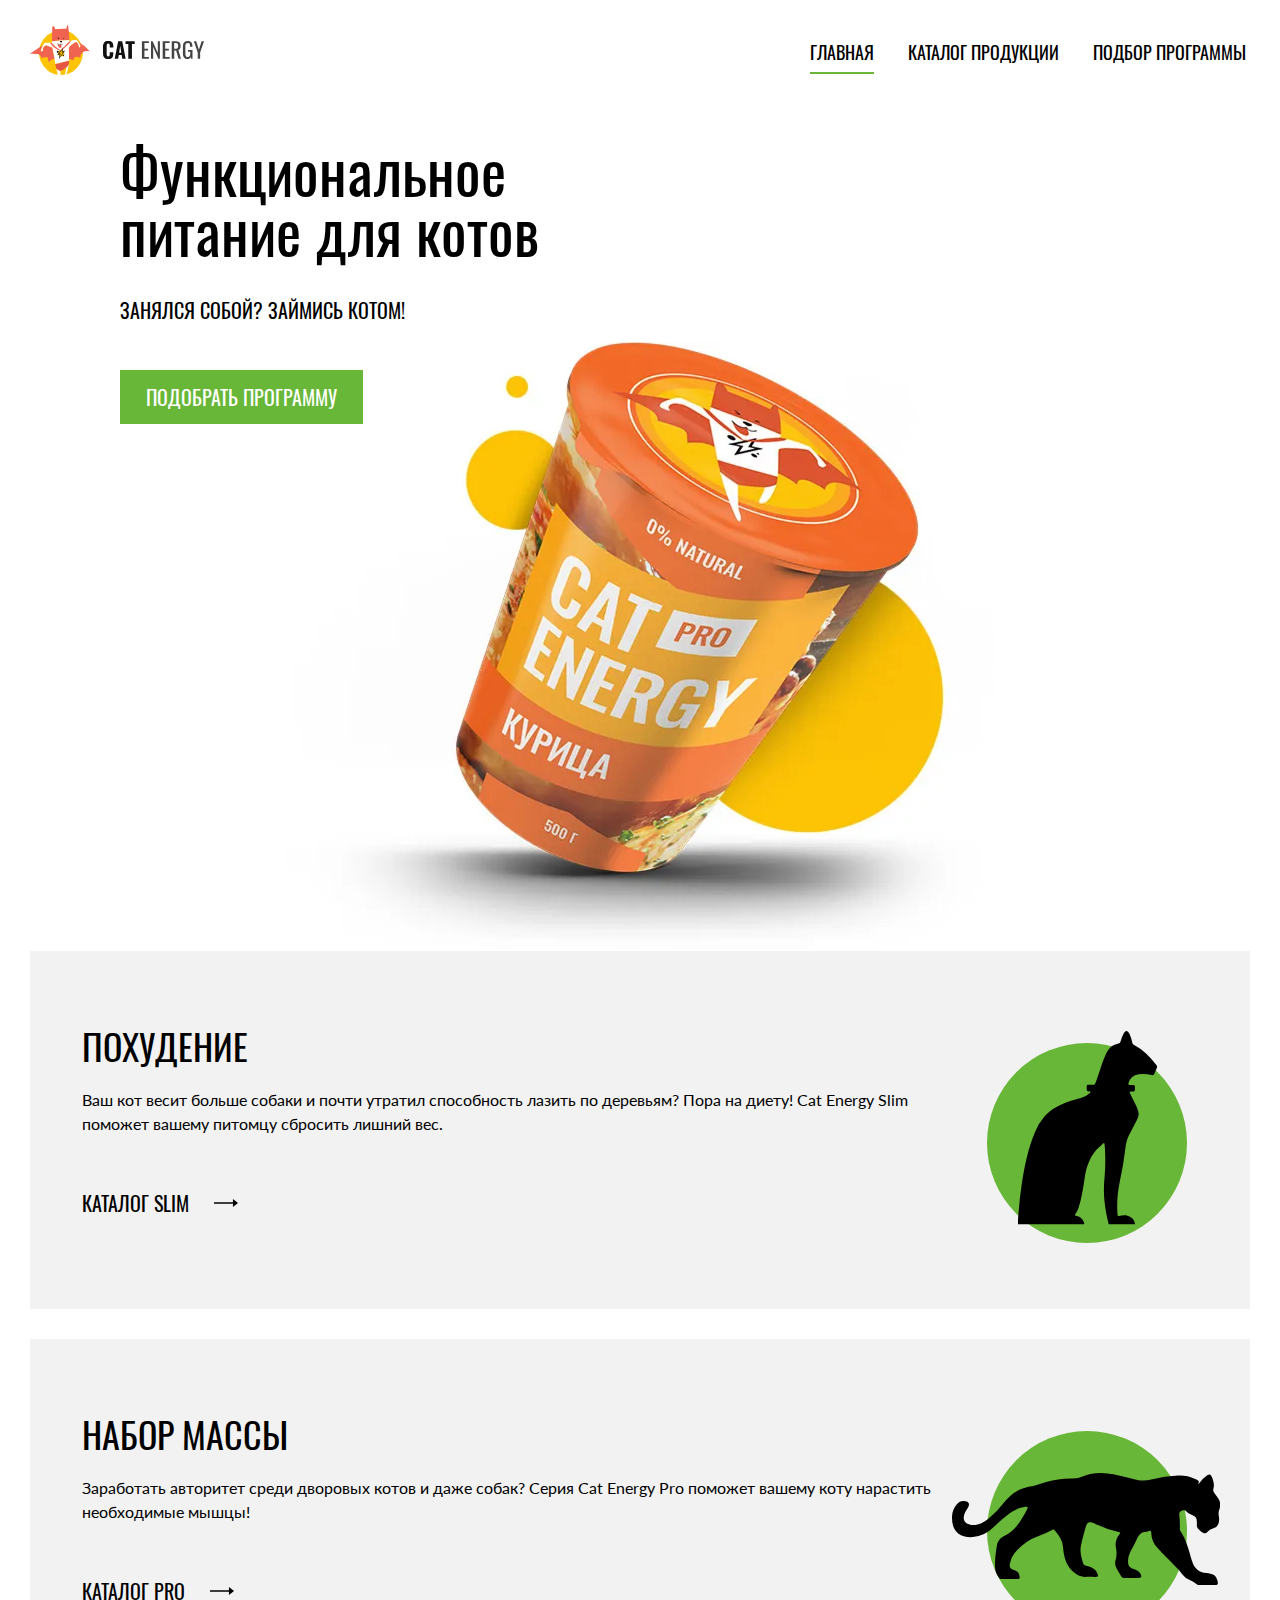
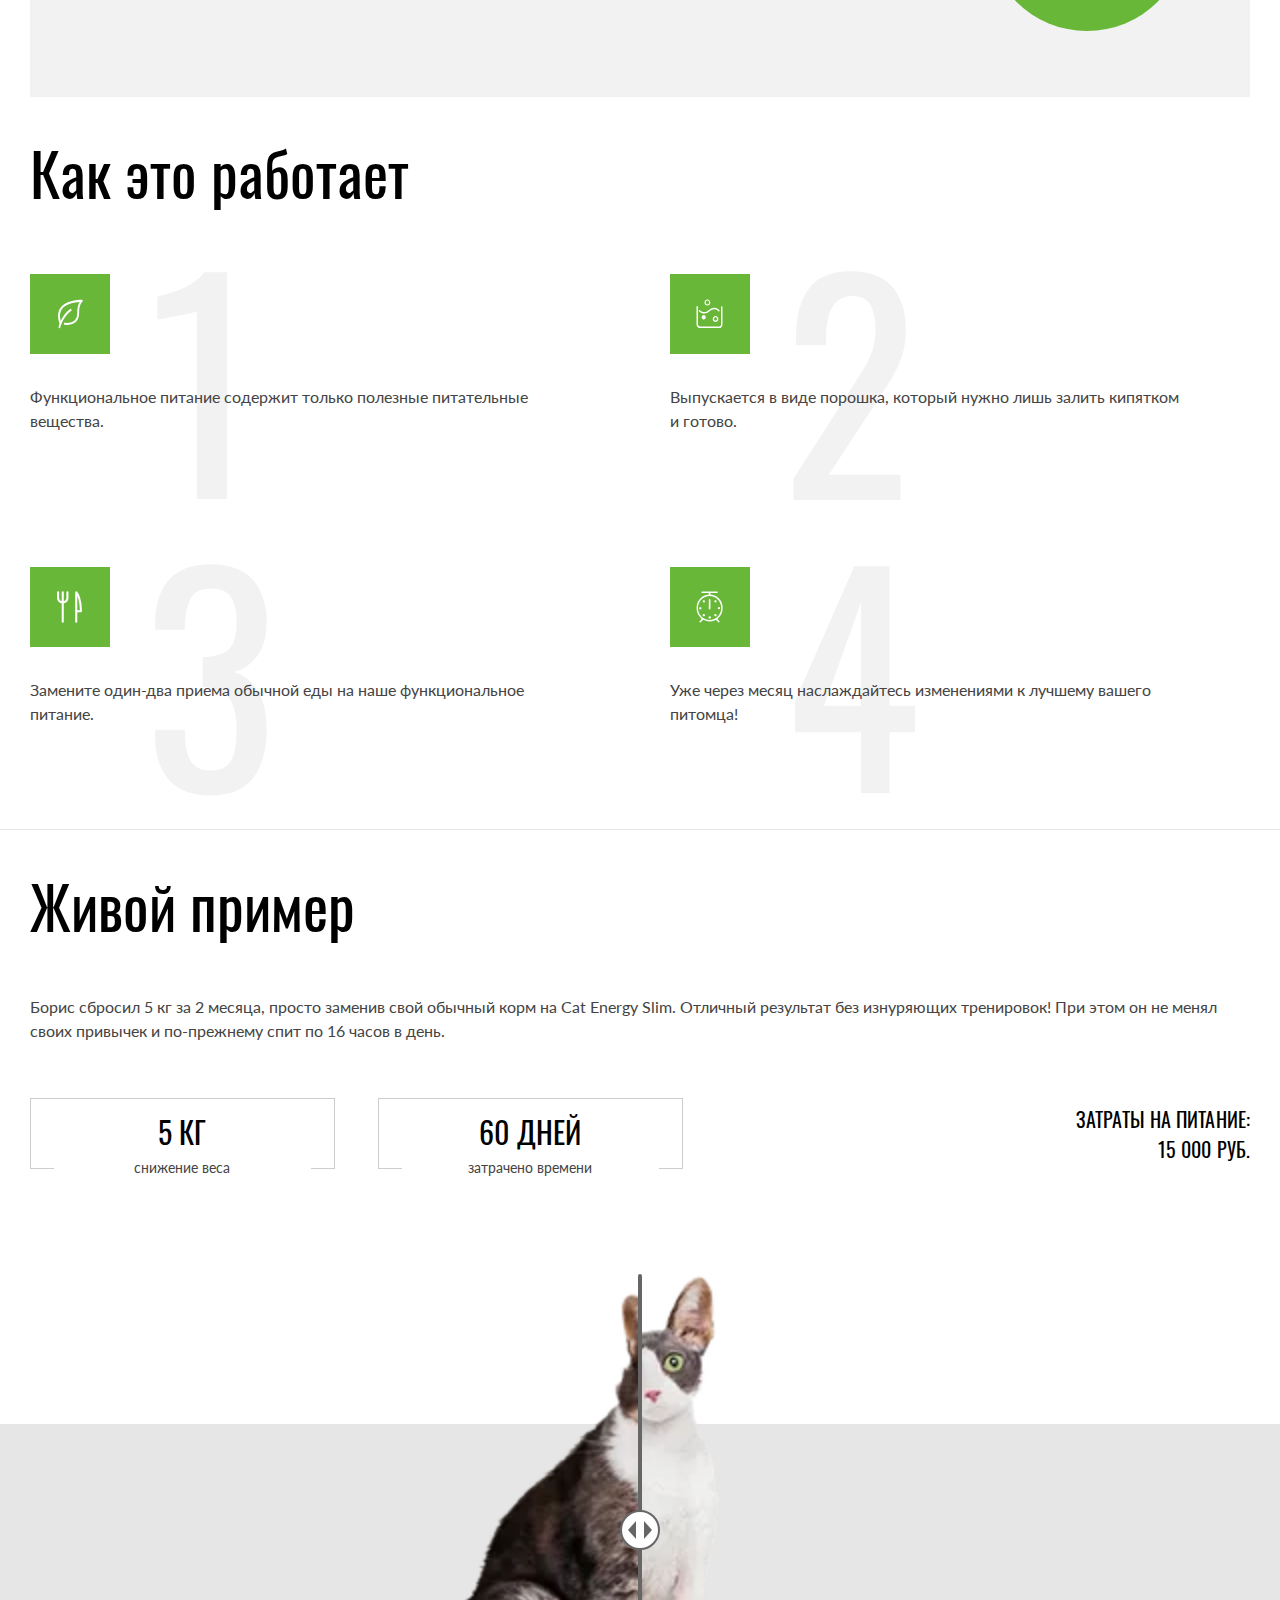
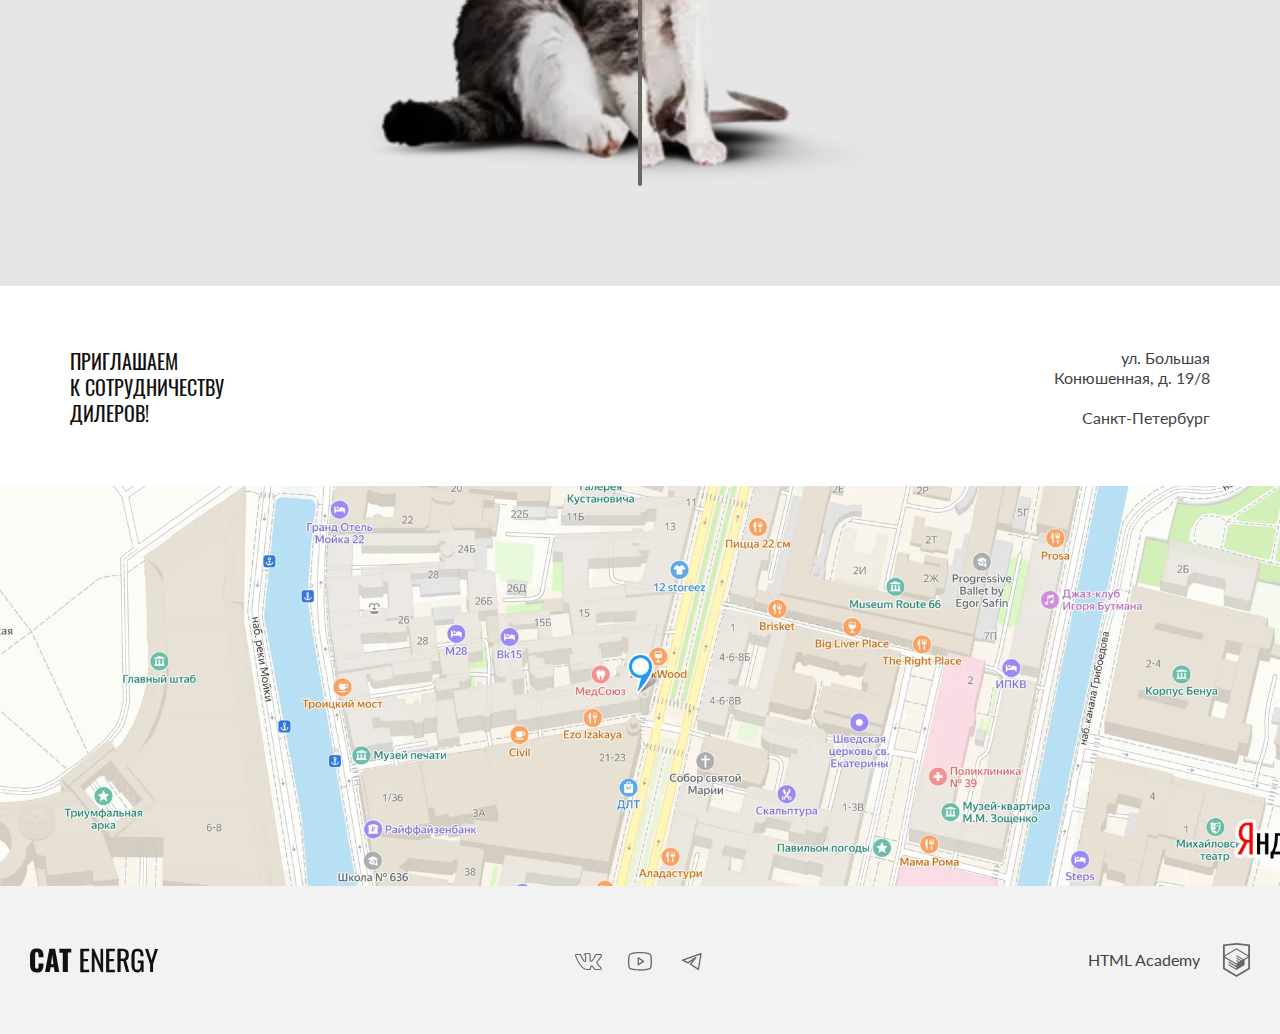
==== commit e52eb767: "Deploying to gh-pages from @ htmlacademy-adaptive/2251273-cat-energy-31@2a7999a2d8cb48b8a305189fd98e" ====
--- a/index.html
+++ b/index.html
@@ -1 +1 @@
-<!DOCTYPE html><html class="page-html" lang="ru"><head><meta charset="UTF-8"><title>Cat Energy Pro</title><meta name="viewport" content="width=device-width,initial-scale=1"><!-- preloader --><link rel="preload" href="styles/styles.css" as="style" crossorigin="anonymous"><link rel="preload" href="https://yandex.ru/map-widget/v1/?um=constructor%3A7ec1721b10638175297fe8957aca91636dc435452fa67788eafcaea6af0fbddc&amp;source=constructor" as="script" crossorigin="anonymous"><link rel="preload" href="fonts/oswald/Oswald-Regular.woff2" as="font" crossorigin="anonymous"><link rel="preload" href="fonts/oswald/Lato-Regular.woff2" as="font" crossorigin="anonymous"><!-- favicon --><link rel="shortcut icon" href="favicon.ico" type="image/x-icon"><link rel="apple-touch-icon" sizes="180x180" href="favicons/apple-touch-icon.png"><link rel="icon" type="image/png" sizes="32x32" href="favicons/favicon-32x32.png"><link rel="icon" type="image/png" sizes="16x16" href="favicons/favicon-16x16.png"><link rel="manifest" href="site.webmanifest"><!-- styles --><link rel="stylesheet" href="styles/styles.css"><!-- scripts --><script src="scripts/index.js" defer="defer"></script></head><body class="page-html__page-body page-body"><header class="page-body__page-header page-header"><h1 class="visually-hidden">Самый популярный кошачий корм Cat Energy Pro</h1><div class="page-header__wrapper"><a class="page-header__logo logo logo--header" href="index.html" aria-label="Логотип Cat Energy."><picture><source media="(min-width: 1440px)" srcset="images/logo/logo-header-desktop.svg" width="202" height="59" type="image/svg+xml"><source media="(min-width: 768px)" srcset="images/logo/logo-header-tablet.svg" width="174" height="50" type="image/svg+xml"><img class="logo__icon" src="images/logo/logo-header-mobile.svg" alt="Логотип Cat Energy" width="190" height="38"></picture></a><button class="page-header__button page-header__button--no-js page-header__button--js" type="button" aria-label="Меню"></button></div><nav class="page-header__navigation navigation navigation--auxiliary"><!-- no-js защита работы без JS --><!-- closed закрытое меню --><ul class="navigation__list navigation__list--auxiliary navigation__list--closed navigation__list--no-js"><li class="navigation__item"><a class="navigation__link navigation__link--current" href="index.html" aria-label="Главная.">Главная</a></li><li class="navigation__item"><a class="navigation__link" href="catalog.html" aria-label="Каталог.">Каталог продукции</a></li><li class="navigation__item"><a class="navigation__link" href="form.html" aria-label="Подбор программы.">Подбор программы</a></li></ul></nav></header><main class="page-body__page-main page-main"><section class="page-main__hero hero"><h2 class="visually-hidden">Cat Energy Pro Курица</h2><div class="hero__wrapper"><p class="hero__heading">Функциональное питание для котов</p><p class="hero__description">Занялся собой? Займись котом!</p></div><picture><!-- webp --><source type="image/webp" media="(min-width: 1440px)" srcset="images/hero/can-desktop@1x.webp, images/hero/can-desktop@2x.webp 2x" width="552" height="499"><source type="image/webp" media="(min-width: 768px)" srcset="images/hero/can-tablet@1x.webp, images/hero/can-tablet@2x.webp 2x" width="709" height="609"><source type="image/webp" srcset="images/hero/can-mobile@1x.webp, images/hero/can-mobile@2x.webp 2x" width="320" height="280"><!-- png --><source type="image/png" media="(min-width: 1440px)" srcset="images/hero/can-desktop@1x.png, images/hero/can-desktop@2x.png 2x" width="552" height="499"><source type="image/png" media="(min-width: 768px)" srcset="images/hero/can-tablet@1x.png, images/hero/can-tablet@2x.png 2x" width="709" height="609"><img class="hero__image" src="images/hero/can-mobile@1x.png" srcset="images/hero/can-mobile@2x.png" width="280" height="270" alt="Фотография Cat Energy Pro Курица"></picture><a class="hero__button button button--auxiliary" href="form.html" aria-label="Подобрать программу.">Подобрать программу</a></section><section class="page-main__programs programs"><h2 class="visually-hidden">Наши программы</h2><ul class="programs__list"><li class="programs__item programs__item--cat-back"><h3 class="programs__title">Похудение</h3><p class="programs__text">Ваш кот весит больше собаки и почти утратил способность лазить по деревьям? Пора на диету! Cat Energy Slim поможет вашему питомцу сбросить лишний вес.</p><a class="programs__link" href="catalog.html#slim" aria-label="Каталог slim">Каталог slim <svg class="programs__link-icon" width="24" height="12"><use href="icons/stack.svg#icon-arrow"></use></svg></a></li><li class="programs__item programs__item--cat-pro"><h3 class="programs__title">Набор массы</h3><p class="programs__text">Заработать авторитет среди дворовых котов и даже собак? Серия Cat Energy Pro поможет вашему коту нарастить необходимые мышцы!</p><a class="programs__link" href="catalog.html#pro" aria-label="Каталог pro">Каталог pro <svg class="programs__link-icon" width="24" height="12" aria-hidden="true" focusable="false"><use href="icons/stack.svg#icon-arrow"></use></svg></a></li></ul></section><section class="page-main__functional functional"><h2 class="visually-hidden">Как работает Cat Energy Pro</h2><p class="functional__heading">Как это работает</p><ol class="functional__list"><li class="functional__item"><h3 class="functional__text functional__text--leaf">Функциональное питание содержит только полезные питательные вещества.</h3></li><li class="functional__item"><h3 class="functional__text functional__text--cook">Выпускается в виде порошка, который нужно лишь залить кипятком и готово.</h3></li><li class="functional__item"><h3 class="functional__text functional__text--eat">Замените один-два приема обычной еды на наше функциональное питание.</h3></li><li class="functional__item"><h3 class="functional__text functional__text--scales">Уже через месяц наслаждайтесь изменениями к лучшему вашего питомца!</h3></li></ol></section><section class="page-main__example example"><h2 class="example__heading">Живой пример</h2><p class="example__text">Борис сбросил 5 кг за 2 месяца, просто заменив свой обычный корм на Cat Energy Slim. Отличный результат без изнуряющих тренировок! При этом он не менял своих привычек и по-прежнему спит по 16 часов в день.</p><ul class="example__list"><li class="example__item"><p class="example__term">5 кг</p><p class="example__definition">снижение веса</p></li><li class="example__item"><p class="example__term">60 дней</p><p class="example__definition">затрачено времени</p></li></ul><p class="example__description">Затраты на питание:<br class="example__description-wrapping"><span>15 000 РУБ.</span></p><div class="example__slider slider"><div class="slider__wrapper slider__wrapper-before"><picture><!-- webp --><source type="image/webp" media="(min-width: 768px)" srcset="images/example/boris-before-tablet@1x.webp, images/example/boris-before-tablet@2x.webp 2x" width="560" height="512"><source type="image/webp" srcset="images/example/boris-before-mobile@1x.webp, images/example/boris-before-mobile@2x.webp 2x" width="280" height="256"><!-- png --><source type="image/png" media="(min-width: 768px)" srcset="images/example/boris-before-tablet@1x.png, images/example/boris-before-tablet@2x.png 2x" width="560" height="512"><img class="slider__image" src="images/example/boris-before-mobile@1x.png" srcset="images/example/boris-before-mobile@2x.png" alt="Кот Борис до." width="280" height="256"></picture></div><div class="slider__wrapper slider__wrapper-after"><picture><!-- webp --><source type="image/webp" media="(min-width: 768px)" srcset="images/example/boris-after-tablet@1x.webp, images/example/boris-after-tablet@2x.webp 2x" width="560" height="512"><source type="image/webp" srcset="images/example/boris-after-mobile@1x.webp, images/example/boris-after-mobile@2x.webp 2x" width="280" height="256"><!-- png --><source type="image/png" media="(min-width: 768px)" srcset="images/example/boris-after-tablet@1x.png, images/example/boris-after-tablet@2x.png 2x" width="560" height="512"><img class="slider__image" src="images/example/boris-after-mobile@1x.png" srcset="images/example/boris-after-mobile@2x.png" alt="Кот Борис после." width="280" height="256"></picture></div><button class="slider__control" type="button" aria-label="Управление слайдером."><svg class="slider__thumb" width="40" height="40" aria-hidden="true" focusable="false"><use href="icons/stack.svg#thumb"></use></svg></button></div></section><section class="page-main__invite invite"><h2 class="visually-hidden">Наш адрес в Санкт-Петербурге</h2><div class="invite__wrapper"><p class="invite__heading">Приглашаем<br>к сотрудничеству<br>дилеров!</p><h3 class="invite__text">ул. Большая<br>Конюшенная, д. 19/8<br><span class="invite__text-city">Санкт-Петербург</span></h3></div><div class="invite__map map"><iframe class="map__frame map__frame--no-js" src="https://yandex.ru/map-widget/v1/?um=constructor%3A7ec1721b10638175297fe8957aca91636dc435452fa67788eafcaea6af0fbddc&amp;source=constructor"></iframe></div></section></main><footer class="page-body__page-footer page-footer"><a class="page-footer__logo logo logo--footer" href="#" aria-label="Логотип Cat Energy."><svg class="logo__icon" width="128" height="25" aria-hidden="true" focusable="false"><use href="icons/stack.svg#logo-footer"></use></svg></a><ul class="page-footer__social social"><li class="social__item"><a class="social__link" href="#" aria-label="VK."><svg class="social__icon" width="28" height="22" aria-hidden="true" focusable="false"><use href="icons/stack.svg#social_vkontakte"></use></svg></a></li><li class="social__item"><a class="social__link" href="#" aria-label="YouTube."><svg class="social__icon" width="28" height="22" aria-hidden="true" focusable="false"><use href="icons/stack.svg#social_youtube"></use></svg></a></li><li class="social__item"><a class="social__link" href="#" aria-label="Telegram."><svg class="social__icon" width="28" height="22" aria-hidden="true" focusable="false"><use href="icons/stack.svg#social_telegram"></use></svg></a></li></ul><a class="page-footer__htmlacademy htmlacademy" href="https://htmlacademy.ru/intensive/adaptive" aria-label="HTML Academy."><p class="htmlacademy__text">HTML Academy</p><svg class="htmlacademy__icon" width="27" height="34" aria-hidden="true" focusable="false"><use href="icons/stack.svg#html-academy"></use></svg></a></footer></body></html>+<!DOCTYPE html><html class="page-html" lang="ru"><head><meta charset="UTF-8"><title>Cat Energy Pro</title><meta name="viewport" content="width=device-width,initial-scale=1"><!-- preloader --><link rel="preload" href="styles/styles.css" as="style" crossorigin="anonymous"><link rel="preload" href="https://yandex.ru/map-widget/v1/?um=constructor%3A7ec1721b10638175297fe8957aca91636dc435452fa67788eafcaea6af0fbddc&amp;source=constructor" as="script" crossorigin="anonymous"><link rel="preload" href="fonts/oswald/Oswald-Regular.woff2" as="font" crossorigin="anonymous"><link rel="preload" href="fonts/oswald/Lato-Regular.woff2" as="font" crossorigin="anonymous"><!-- favicon --><link rel="shortcut icon" href="favicon.ico" type="image/x-icon"><link rel="apple-touch-icon" sizes="180x180" href="favicons/apple-touch-icon.png"><link rel="icon" type="image/png" sizes="32x32" href="favicons/favicon-32x32.png"><link rel="icon" type="image/png" sizes="16x16" href="favicons/favicon-16x16.png"><link rel="manifest" href="site.webmanifest"><!-- styles --><link rel="stylesheet" href="styles/styles.css"><!-- scripts --><script src="scripts/index.js" defer="defer"></script></head><body class="page-html__page-body page-body"><header class="page-body__page-header page-header"><h1 class="visually-hidden">Самый популярный кошачий корм Cat Energy Pro</h1><div class="page-header__wrapper"><a class="page-header__logo logo logo--header" href="index.html" aria-label="Логотип Cat Energy."><picture><source media="(min-width: 1440px)" srcset="images/logo/logo-header-desktop.svg" width="202" height="59" type="image/svg+xml"><source media="(min-width: 768px)" srcset="images/logo/logo-header-tablet.svg" width="174" height="50" type="image/svg+xml"><img class="logo__icon" src="images/logo/logo-header-mobile.svg" alt="Логотип Cat Energy" width="190" height="38"></picture></a><button class="page-header__button page-header__button--no-js page-header__button--js" type="button" aria-label="Меню"></button></div><nav class="page-header__navigation navigation navigation--auxiliary"><!-- no-js защита работы без JS --><!-- closed закрытое меню --><ul class="navigation__list navigation__list--auxiliary navigation__list--closed navigation__list--no-js"><li class="navigation__item"><a class="navigation__link navigation__link--current" href="index.html" aria-label="Главная.">Главная</a></li><li class="navigation__item"><a class="navigation__link" href="catalog.html" aria-label="Каталог.">Каталог продукции</a></li><li class="navigation__item"><a class="navigation__link" href="form.html" aria-label="Подбор программы.">Подбор программы</a></li></ul></nav></header><main class="page-body__page-main page-main"><section class="page-main__hero hero"><h2 class="visually-hidden">Cat Energy Pro Курица</h2><div class="hero__wrapper"><p class="hero__heading">Функциональное питание для котов</p><p class="hero__description">Занялся собой? Займись котом!</p></div><picture><!-- webp --><source type="image/webp" media="(min-width: 1440px)" srcset="images/hero/can-desktop@1x.webp, images/hero/can-desktop@2x.webp 2x" width="552" height="499"><source type="image/webp" media="(min-width: 768px)" srcset="images/hero/can-tablet@1x.webp, images/hero/can-tablet@2x.webp 2x" width="709" height="609"><source type="image/webp" srcset="images/hero/can-mobile@1x.webp, images/hero/can-mobile@2x.webp 2x" width="320" height="280"><!-- png --><source type="image/png" media="(min-width: 1440px)" srcset="images/hero/can-desktop@1x.png, images/hero/can-desktop@2x.png 2x" width="552" height="499"><source type="image/png" media="(min-width: 768px)" srcset="images/hero/can-tablet@1x.png, images/hero/can-tablet@2x.png 2x" width="709" height="609"><img class="hero__image" src="images/hero/can-mobile@1x.png" srcset="images/hero/can-mobile@2x.png" width="280" height="270" alt="Фотография Cat Energy Pro Курица"></picture><a class="hero__button button button--auxiliary" href="form.html" aria-label="Подобрать программу.">Подобрать программу</a></section><section class="page-main__programs programs"><h2 class="visually-hidden">Наши программы</h2><ul class="programs__list"><li class="programs__item programs__item--cat-back"><h3 class="programs__title">Похудение</h3><p class="programs__text">Ваш кот весит больше собаки и почти утратил способность лазить по деревьям? Пора на диету! Cat Energy Slim поможет вашему питомцу сбросить лишний вес.</p><a class="programs__link" href="catalog.html#slim" aria-label="Каталог slim">Каталог slim <svg class="programs__link-icon" width="24" height="12"><use href="icons/stack.svg#icon-arrow"></use></svg></a></li><li class="programs__item programs__item--cat-pro"><h3 class="programs__title">Набор массы</h3><p class="programs__text">Заработать авторитет среди дворовых котов и даже собак? Серия Cat Energy Pro поможет вашему коту нарастить необходимые мышцы!</p><a class="programs__link" href="catalog.html#pro" aria-label="Каталог pro">Каталог pro <svg class="programs__link-icon" width="24" height="12" aria-hidden="true" focusable="false"><use href="icons/stack.svg#icon-arrow"></use></svg></a></li></ul></section><section class="page-main__functional functional"><h2 class="visually-hidden">Как работает Cat Energy Pro</h2><p class="functional__heading">Как это работает</p><ol class="functional__list"><li class="functional__item functional__item--one"><h3 class="functional__text functional__text--leaf">Функциональное питание содержит только полезные питательные вещества.</h3></li><li class="functional__item functional__item--two"><h3 class="functional__text functional__text--cook">Выпускается в виде порошка, который нужно лишь залить кипятком и готово.</h3></li><li class="functional__item functional__item--three"><h3 class="functional__text functional__text--eat">Замените один-два приема обычной еды на наше функциональное питание.</h3></li><li class="functional__item functional__item--four"><h3 class="functional__text functional__text--scales">Уже через месяц наслаждайтесь изменениями к лучшему вашего питомца!</h3></li></ol></section><section class="page-main__example example"><div class="example__wrapper"><h2 class="example__heading">Живой пример</h2><div class="example__container"><p class="example__text">Борис сбросил 5 кг за 2 месяца, просто заменив свой обычный корм на Cat Energy Slim. Отличный результат без изнуряющих тренировок! При этом он не менял своих привычек и по-прежнему спит по 16 часов в день.</p><ul class="example__list"><li class="example__item"><p class="example__term">5 кг</p><p class="example__definition">снижение веса</p></li><li class="example__item"><p class="example__term">60 дней</p><p class="example__definition">затрачено времени</p></li></ul><p class="example__description">Затраты на питание:<br class="example__description-wrapping"><span>15 000 РУБ.</span></p></div><div class="example__slider slider"><div class="slider__wrapper slider__wrapper-before"><picture><!-- webp --><source type="image/webp" media="(min-width: 768px)" srcset="images/example/boris-before-tablet@1x.webp, images/example/boris-before-tablet@2x.webp 2x" width="560" height="512"><source type="image/webp" srcset="images/example/boris-before-mobile@1x.webp, images/example/boris-before-mobile@2x.webp 2x" width="280" height="256"><!-- png --><source type="image/png" media="(min-width: 768px)" srcset="images/example/boris-before-tablet@1x.png, images/example/boris-before-tablet@2x.png 2x" width="560" height="512"><img class="slider__image" src="images/example/boris-before-mobile@1x.png" srcset="images/example/boris-before-mobile@2x.png" alt="Кот Борис до." width="280" height="256"></picture></div><div class="slider__wrapper slider__wrapper-after"><picture><!-- webp --><source type="image/webp" media="(min-width: 768px)" srcset="images/example/boris-after-tablet@1x.webp, images/example/boris-after-tablet@2x.webp 2x" width="560" height="512"><source type="image/webp" srcset="images/example/boris-after-mobile@1x.webp, images/example/boris-after-mobile@2x.webp 2x" width="280" height="256"><!-- png --><source type="image/png" media="(min-width: 768px)" srcset="images/example/boris-after-tablet@1x.png, images/example/boris-after-tablet@2x.png 2x" width="560" height="512"><img class="slider__image" src="images/example/boris-after-mobile@1x.png" srcset="images/example/boris-after-mobile@2x.png" alt="Кот Борис после." width="280" height="256"></picture></div><button class="slider__control" type="button" aria-label="Управление слайдером."><svg class="slider__thumb" width="40" height="40" aria-hidden="true" focusable="false"><use href="icons/stack.svg#thumb"></use></svg></button></div></div></section><section class="page-main__invite invite"><h2 class="visually-hidden">Наш адрес в Санкт-Петербурге</h2><div class="invite__wrapper"><p class="invite__heading">Приглашаем<br>к сотрудничеству<br>дилеров!</p><h3 class="invite__text">ул. Большая<br>Конюшенная, д. 19/8<br><span class="invite__text-city">Санкт-Петербург</span></h3></div><div class="invite__map map"><iframe class="map__frame map__frame--no-js" src="https://yandex.ru/map-widget/v1/?um=constructor%3A7ec1721b10638175297fe8957aca91636dc435452fa67788eafcaea6af0fbddc&amp;source=constructor"></iframe></div></section></main><footer class="page-body__page-footer page-footer"><div class="page-footer__wrapper"><a class="page-footer__logo logo logo--footer" href="#" aria-label="Логотип Cat Energy."><svg class="logo__icon" width="128" height="25" aria-hidden="true" focusable="false"><use href="icons/stack.svg#logo-footer"></use></svg></a><ul class="page-footer__social social"><li class="social__item"><a class="social__link" href="#" aria-label="VK."><svg class="social__icon" width="28" height="22" aria-hidden="true" focusable="false"><use href="icons/stack.svg#social_vkontakte"></use></svg></a></li><li class="social__item"><a class="social__link" href="#" aria-label="YouTube."><svg class="social__icon" width="28" height="22" aria-hidden="true" focusable="false"><use href="icons/stack.svg#social_youtube"></use></svg></a></li><li class="social__item"><a class="social__link" href="#" aria-label="Telegram."><svg class="social__icon" width="28" height="22" aria-hidden="true" focusable="false"><use href="icons/stack.svg#social_telegram"></use></svg></a></li></ul><a class="page-footer__htmlacademy htmlacademy" href="https://htmlacademy.ru/intensive/adaptive" aria-label="HTML Academy."><p class="htmlacademy__text">HTML Academy</p><svg class="htmlacademy__icon" width="27" height="34" aria-hidden="true" focusable="false"><use href="icons/stack.svg#html-academy"></use></svg></a></div></footer></body></html>--- a/styles/styles.css
+++ b/styles/styles.css
@@ -1 +1 @@
-@font-face{font-family:Lato;font-weight:400;font-style:normal;src:url(../fonts/lato/Lato-Regular.woff2)format("woff2");font-display:swap}@font-face{font-family:Oswald;font-weight:400;font-style:normal;src:url(../fonts/oswald/Oswald-Regular.woff2)format("woff2");font-display:swap}.visually-hidden{clip:rect(0 0 0 0);border:0;width:1px;height:1px;margin:-1px;padding:0;position:absolute;overflow:hidden}.page-html{height:100%}.page-html__page-body{flex-direction:column;width:100%;min-height:100%;margin:0 auto;display:flex}@media (width>=768px){.page-html__body{width:768px}}@media (width>=1440px){.page-html__body{width:1440px}}.page-body__page-main{flex-grow:1}.page-body__page-footer{z-index:1;background-color:#f2f2f2;padding:19px 20px 20px}@media (width>=768px){.page-body__page-header{padding:25px 19px 25px 30px}.page-body__page-footer{padding:35px 30px}}@media (width>=1440px){.page-body{min-width:1440px}.page-body__page-header{padding:55px 96px}.page-body__page-footer{padding:48px 110px}}.page-main__programs{padding:20px 20px 10px}.page-main__functional{padding:10px 20px 50px}.page-main__example{padding:25px 20px 42px}.page-main__catalog{box-sizing:border-box;flex-direction:column;padding:0;display:flex}.page-main__other{padding:26px 20px 0}.page-main__subscription{padding:40px 20px}.page-main__heading{color:#000;margin:0;padding:28px 20px 37px;font-family:Oswald,Arial,sans-serif;font-size:36px;font-weight:400;line-height:100%}.page-main__description{text-transform:uppercase;color:#000;margin:0;padding:0 72px 17px 20px;font-family:Oswald,Arial,sans-serif;font-size:14px;font-weight:400;line-height:129%}.page-main__form{padding:0}.page-main__form-button{margin:0 20px}@media (width>=768px){.page-main__programs{padding:0 30px}.page-main__functional{padding:45px 30px 43px}.page-main__example,.page-main__other{padding:45px 30px 0}.page-main__subscription{padding:80px 69px 21px}.page-main__heading{padding:40px 70px 54px;font-family:Oswald,Arial,sans-serif;font-size:60px;font-weight:400;line-height:100%}.page-main__description{width:50%;padding:0 70px 39px;font-family:Oswald,Arial,sans-serif;font-size:20px;font-weight:400;line-height:150%}.page-main__form-button{margin:0 0 0 70px}}@media (width>=1440px){.page-main__programs{padding:0 110px}.page-main__functional{padding:70px 110px 43px}.page-main__example{padding:23px 110px 0}.page-main__other{padding:60px 110px 0}.page-main__subscription{padding:97px 110px 25px}.page-main__heading{padding:20px 110px 55px}.page-main__description{width:25%;padding:0 110px 39px;font-family:Oswald,Arial,sans-serif;font-size:20px;font-weight:400;line-height:150%}.page-main__form-button{margin:0}}.button{text-align:center;text-transform:uppercase;color:#fff;-webkit-user-select:none;user-select:none;cursor:pointer;background-color:#68b738;border:none;padding:10px;font-family:Oswald,Arial,sans-serif;font-size:16px;font-weight:400;line-height:125%;text-decoration:none}.button:hover{background-color:#5eaa2f}.button:focus-visible{outline-offset:2px;background-color:#5eaa2f;outline:2px solid #68b738}.button:active{color:#fff9}.button:disabled{color:#fff;cursor:default;opacity:.3;background-color:#5eaa2f}.button--base{padding:15px;font-size:20px;line-height:130%}.button--secondary{color:#444;background-color:#f2f2f2}.button--secondary:hover{background-color:#ebebeb}.button--secondary:focus-visible{outline-offset:2px;background-color:#ebebeb;outline:2px solid #f2f2f2}.button--secondary:active{color:#4449;background-color:#ebebeb}.button--secondary:disabled{color:#444;cursor:default;background-color:#ebebeb}@media (width>=768px){.button--auxiliary{padding:14px 26px;font-family:Oswald,Arial,sans-serif;font-size:20px;font-weight:400;line-height:130%}}.htmlacademy{color:#666;justify-content:space-between;align-items:center;text-decoration:none;display:flex}.htmlacademy:hover{color:#68b738}.htmlacademy:focus-visible{color:#68b738;outline:2px solid #68b738}.htmlacademy:active{opacity:.6}.htmlacademy__text{color:#444;margin:0;font-family:Lato,Arial,sans-serif;font-size:16px;font-weight:400;line-height:125%}@media (width>=768px){.htmlacademy{justify-content:end;place-self:center end;gap:23px}}.logo--header:hover{opacity:.8}.logo--header:focus-visible{opacity:.8;outline:2px solid #68b738}.logo--header:active{opacity:.6}.logo--footer{color:#111;place-self:center}.logo--footer:hover{color:#3e3e3e}.logo--footer:focus-visible{color:#3e3e3e;outline:2px solid #68b738}.logo--footer:active{color:#6b6b6b}.logo__icon{display:flex}@media (width>=768px){.logo--header,.logo--footer{place-self:center start}}.page-header{grid-template-columns:1fr;display:grid}.page-header__wrapper{border-bottom:1px solid #e6e6e6;grid-template-columns:1fr auto;align-items:center;gap:10px;padding:13px 15px 13px 20px;display:grid}.page-header__button{box-sizing:border-box;background-color:#fff;border:none;min-width:38px;min-height:38px;padding:0;display:flex;position:relative}.page-header__button:hover{opacity:.6}.page-header__button:focus-visible{opacity:.6;outline:2px solid #68b738}.page-header__button:active{opacity:.3}.page-header__button:before{content:"";background-color:#000;width:24px;height:2px;transition:all .3s;position:absolute;top:50%;right:50%;transform:translate(50%,-100%);box-shadow:0 8px #000,0 -8px #000}.page-header__button--closed:before{box-shadow:none;transition:all .3s;transform:translate(50%,-100%)rotate(45deg)}.page-header__button:after{content:"";background-color:#000;width:24px;height:2px;transition:all .3s;position:absolute;top:50%;right:50%;transform:translate(50%,-100%);box-shadow:0 8px #000,0 -8px #000}.page-header__button--closed:after{box-shadow:none;transition:all .3s;transform:translate(50%,-100%)rotate(-45deg)}.page-header__button--closed{border:none;width:24px;height:24px}.page-header__button--no-js{display:none}@media (width>=768px){.page-header{grid-template-columns:1fr 2fr}.page-header__wrapper{border:none;gap:0;padding:0}.page-header__button{display:none}}@media (width>=1440px){.page-header{grid-template-columns:repeat(2,1fr)}.page-header__wrapper{padding:0 0 0 14px}}.navigation{z-index:1;position:relative}.navigation__list{z-index:1;background-color:#fff;flex-direction:column;align-items:stretch;width:100%;max-height:100vh;margin:0;padding:0;list-style-type:none;transition:all .3s;display:flex;position:absolute;overflow:hidden}.navigation__list--closed{max-height:0;transition:all .3s}.navigation__list--no-js{max-height:100vh;transition:all .3s;display:block;position:static}.navigation__item{border-bottom:1px solid #e6e6e6;position:relative}.navigation__link{text-align:center;text-transform:uppercase;color:#000;flex-direction:column;align-items:center;margin:10px;padding:12px 15px;font-family:Oswald,Arial,sans-serif;font-size:20px;font-weight:400;line-height:100%;text-decoration:none;display:flex;position:relative}.navigation__link:hover{opacity:.8}.navigation__link:focus-visible{opacity:.8;outline:2px solid #68b738}.navigation__link:active{opacity:.6}@media (width>=768px){.navigation{align-items:center;display:flex}.navigation__list{background-color:inherit;flex-flow:wrap;justify-content:flex-end;align-self:flex-end;gap:4px;display:flex;position:relative}.navigation__item{border:none}.navigation__link{border:none;margin:2px;padding:8px 13px;font-family:Oswald,Arial,sans-serif;font-size:18px;font-weight:400;line-height:133%;display:flex;position:relative}.navigation__link--current:after{content:"";background-color:#68b738;height:2px;position:absolute;bottom:-1px;left:13px;right:13px}.navigation__list--closed{max-height:100vh}}@media (width>=1440px){.navigation{flex-direction:column;justify-content:center;display:flex;position:relative}.navigation__list--auxiliary .navigation__link{color:#fff}.navigation__list--auxiliary .navigation__link:focus-visible{outline:2px solid #fff}.navigation__list--auxiliary .navigation__link--current:after{background-color:#fff}.navigation--auxiliary:before{content:"";background-color:#68b738;background-image:-webkit-linear-gradient(#68b738d9,#68b738d9),-webkit-image-set(url(../images/hero/hero-background-desktop@1x.webp) 1x,url(../images/hero/hero-background-desktop@2x.webp) 2x,url(../images/hero/hero-background-desktop@1x.jpg) 1x,url(../images/hero/hero-background-desktop@2x.jpg) 2x);background-image:linear-gradient(#68b738d9,#68b738d9),image-set("../images/hero/hero-background-desktop@1x.webp" 1x,"../images/hero/hero-background-desktop@2x.webp" 2x,"../images/hero/hero-background-desktop@1x.jpg" 1x,"../images/hero/hero-background-desktop@2x.jpg" 2x);background-position:50%;background-repeat:no-repeat;background-size:cover;width:calc(100% + 96px);height:694px;position:absolute;top:-55px;left:0}.navigation__link{padding:12px 13px;font-family:Oswald,Arial,sans-serif;font-size:20px;font-weight:400;line-height:100%}}.page-footer{grid-template-columns:1fr;display:grid}.page-footer__logo{padding:20px 0 19px}.page-footer__htmlacademy{padding:20px 0}@media (width>=768px){.page-footer{grid-template-columns:repeat(3,1fr);gap:30px}.page-footer__logo,.page-footer__htmlacademy{padding:22px 0}}.social{border-top:1px solid #d9d9d9;border-bottom:1px solid #d9d9d9;flex-wrap:wrap;justify-content:center;gap:4px;margin:0;padding:8px 0;list-style-type:none;display:flex}.social__link{color:#666;flex-direction:column;justify-content:center;align-items:center;gap:30px;min-width:28px;min-height:24px;padding:10px;display:flex}.social__link:hover{color:#68b738}.social__link:focus-visible{color:#68b738;outline:2px solid #68b738}.social__link:active{opacity:.6}@media (width>=768px){.social{border:none;padding:18px 0 10px}}.hero{grid-template-columns:1fr;display:grid;position:relative}.hero__wrapper{color:#fff;background-color:#68b738;background-image:-webkit-linear-gradient(#68b738d9,#68b738d9),-webkit-image-set(url(../images/hero/hero-background-mobile@1x.webp) 1x,url(../images/hero/hero-background-mobile@2x.webp) 2x,url(../images/hero/hero-background-mobile@1x.jpg) 1x,url(../images/hero/hero-background-mobile@2x.jpg) 2x);background-image:linear-gradient(#68b738d9,#68b738d9),image-set("../images/hero/hero-background-mobile@1x.webp" 1x,"../images/hero/hero-background-mobile@2x.webp" 2x,"../images/hero/hero-background-mobile@1x.jpg" 1x,"../images/hero/hero-background-mobile@2x.jpg" 2x);background-position:65%;background-repeat:no-repeat;background-size:cover;flex-direction:column;row-gap:25px;padding:27px 35px 164px;display:flex}.hero__heading{text-align:center;margin:0;font-family:Oswald,Arial,sans-serif;font-size:36px;font-weight:400;line-height:100%}.hero__description{text-transform:uppercase;text-align:center;margin:0;font-family:Oswald,Arial,sans-serif;font-size:14px;font-weight:400;line-height:100%}.hero__image{width:280px;height:270px;margin:-135px auto 3px;display:flex}.hero__button{margin:0 20px}@media (width>=768px){.hero{padding:0 30px}.hero__wrapper{color:#000;background:0 0;grid-template-columns:90px 420px;row-gap:40px;padding:40px 0 21px;display:grid}.hero__heading{text-align:left;grid-column:2/3;font-family:Oswald,Arial,sans-serif;font-size:60px;font-weight:400;line-height:100%}.hero__description{text-align:left;grid-column:2/3;font-family:Oswald,Arial,sans-serif;font-size:20px;font-weight:400;line-height:100%}.hero__image{width:709px;height:609px;margin:0 auto}.hero__button{grid-row:2/3;justify-self:start;max-width:400px;margin:0 0 -53px;transform:translate(90px,29px)}}@media (width>=1440px){.hero{grid-template-columns:repeat(2,1fr);padding:10px 0 97px}.hero__wrapper{color:#000;background:0 0;grid-template-columns:190px 420px;row-gap:40px;padding:45px 60px 10px 190px;display:flex}.hero__image{z-index:1;width:552px;height:499px;position:absolute;top:-26px;left:38.7%}.hero__button{letter-spacing:.1px;grid-column:1/2;margin:13px 0 198px 100px}}.programs__list{grid-template-columns:1fr;gap:20px;margin:0;padding:0;list-style-type:none;display:grid}.programs__item{background-color:#f2f2f2;grid-template-columns:auto 1fr;gap:22px 20px;padding:24px 20px 12px;display:grid;position:relative}.programs__item:before{content:"";background-color:#68b738;border-radius:50%;grid-column:1/2;width:50px;height:50px}.programs__item--cat-back:after{content:"";background-image:url(../icons/stack.svg#programs_cat-back);background-position:50%;background-repeat:no-repeat;width:50px;height:53px;position:absolute;top:20px;left:20px}.programs__item--cat-pro:after{content:"";background-image:url(../icons/stack.svg#programs_cat-pro);background-position:50%;background-repeat:no-repeat;width:67px;height:50px;position:absolute;top:25px;left:12px}.programs__title{text-transform:uppercase;color:#000;margin:6px 0 0;font-family:Oswald,Arial,sans-serif;font-size:24px;font-weight:400;line-height:154%}.programs__text{color:#444;flex-direction:column;grid-column:1/-1;gap:22px;margin:0;font-family:Lato,Arial,sans-serif;font-size:14px;font-weight:400;line-height:129%;display:flex;position:relative}.programs__text:after{content:"";background-color:#cdcdcd;width:100%;height:1px;position:absolute;bottom:-22px}.programs__link{text-transform:uppercase;color:#000;grid-column:1/-1;place-self:end start;align-items:center;gap:18px;margin:10px 0 0;padding:10px 0;font-family:Oswald,Arial,sans-serif;font-size:16px;font-weight:400;line-height:100%;text-decoration:none;display:flex;position:relative}.programs__link:hover .programs__link-icon{width:30px}.programs__link:focus-visible{color:#000;outline:2px solid #68b738}.programs__link:focus-visible .programs__link-icon{width:30px}.programs__link:active{opacity:.6}@media (width>=768px){.programs__item{grid-template-columns:1fr 200px;gap:24px 53px;padding:77px 63px 28px 52px}.programs__item:before{grid-area:1/2/5/3;width:200px;height:200px;margin:15px 0 38px}.programs__item--cat-back:after{top:80px;left:inherit;width:205px;height:205px;right:60px}.programs__item--cat-pro:after{top:90px;left:inherit;width:268px;height:200px;right:30px}.programs__title{color:#000;grid-column:1/2;margin:0;font-family:Oswald,Arial,sans-serif;font-size:36px;font-weight:400;line-height:100%}.programs__text{color:#000;grid-column:1/2;font-family:Lato,Arial,sans-serif;font-size:16px;font-weight:400;line-height:150%}.programs__text:after{display:none}.programs__link{grid-column:1/2;gap:35px 25px;margin:23px 0 0;font-family:Oswald,Arial,sans-serif;font-size:20px;font-weight:400;line-height:100%}.programs__list{gap:30px}}@media (width>=1440px){.programs__list{grid-template-columns:repeat(2,1fr);gap:40px 80px}.programs__item{grid-template-columns:auto 1fr;gap:23px 62px;padding:48px 63px 55px 52px}.programs__item:before{grid-area:1/1/2/2;width:100px;height:100px;margin:0}.programs__item--cat-back:after{top:40px;left:52px;right:inherit;width:100px;height:106px}.programs__item--cat-pro:after{top:45px;left:32px;right:inherit;width:134px;height:100px}.programs__title{grid-column:2/3;margin:30px 0 0;font-family:Oswald,Arial,sans-serif;font-size:36px;font-weight:400;line-height:100%}.programs__text{grid-column:1/3;margin-top:15px;font-family:Lato,Arial,sans-serif;font-size:16px;font-weight:400;line-height:150%}.programs__link{grid-column:1/3;gap:35px 25px;margin:0;font-family:Oswald,Arial,sans-serif;font-size:20px;font-weight:400;line-height:100%}}.functional{grid-template-columns:1fr;row-gap:20px;display:grid}.functional__heading{color:#000;margin:0 0 20px;font-family:Oswald,Arial,sans-serif;font-size:36px;font-weight:400;line-height:111%}.functional__list{grid-template-columns:1fr;gap:20px;margin:0;padding:0;list-style-type:none;display:grid}.functional__text{color:#444;grid-template-columns:auto 1fr;align-items:center;column-gap:20px;margin:0;font-family:Lato,Arial,sans-serif;font-size:14px;font-weight:400;line-height:129%;display:grid;position:relative}.functional__text:before{content:"";background-color:#68b738;width:60px;height:60px}.functional__text--leaf:before{background-image:url(../icons/stack.svg#functional_icon-leaf);background-position:50%;background-repeat:no-repeat;background-size:50%}.functional__text--cook:before{background-image:url(../icons/stack.svg#functional_icon-cook);background-position:50%;background-repeat:no-repeat;background-size:45%}.functional__text--eat:before{background-image:url(../icons/stack.svg#functional_icon-eat);background-position:50%;background-repeat:no-repeat;background-size:45%}.functional__text--scales:before{background-image:url(../icons/stack.svg#functional_icon-scales);background-position:50%;background-repeat:no-repeat;background-size:45%}@media (width>=768px){.functional__heading{color:#000;margin:0 0 17px;font-family:Oswald,Arial,sans-serif;font-size:60px;font-weight:400;line-height:100%}.functional__list{counter-reset:item;grid-template-columns:repeat(2,1fr);gap:39px 60px}.functional__item{padding:35px 60px 60px 0;position:relative}.functional__item:before{content:counter(item);counter-increment:item;color:#f2f2f2;font-family:Oswald,Arial,sans-serif;font-size:280px;font-weight:400;line-height:98%;position:absolute;top:0;right:80px}.functional__text{grid-template-columns:1fr;gap:31px;font-family:Lato,Arial,sans-serif;font-size:16px;font-weight:400;line-height:150%}.functional__text:before{width:80px;height:80px}.functional__text--leaf:before{background-size:38%}.functional__text--cook:before,.functional__text--eat:before,.functional__text--scales:before{background-size:34%}}@media (width>=1440px){.functional__list{grid-template-columns:repeat(4,1fr);gap:40px 80px}.functional__item{padding:35px 0 60px}.functional__item:before{right:0}}.example{background-color:#eaeaea;grid-template-columns:1fr;gap:19px;display:grid}.example__heading{color:#000;margin:0 0 20px;font-family:Oswald,Arial,sans-serif;font-size:36px;font-weight:400;line-height:111%}.example__text{color:#444;margin:0;font-family:Lato,Arial,sans-serif;font-size:14px;font-weight:400;line-height:129%}.example__list{grid-template-columns:repeat(2,1fr);gap:32px;margin:0;padding:0;list-style-type:none;display:grid}.example__item{text-align:center}.example__term{text-transform:uppercase;color:#000;border:1px solid #cdcdcd;margin:0;padding:13px 0 18px;font-family:Oswald,Arial,sans-serif;font-size:24px;font-weight:400;line-height:100%}.example__definition{text-align:center;color:#444;background-color:#eaeaea;margin:-10px 20% 0;font-family:Lato,Arial,sans-serif;font-size:12px;font-weight:400;line-height:100%}.example__description{text-transform:uppercase;text-align:center;color:#000;margin:0;font-family:Oswald,Arial,sans-serif;font-size:14px;font-weight:400;line-height:143%}.example__description-wrapping{display:none}.example__slider{margin:0 auto}@media (width>=768px){.example{background-color:#fff;border-top:1px solid #e6e6e6;grid-template-columns:5.1fr 4fr;gap:55px}.example:after{content:"";background-color:#e6e6e6;grid-column:1/-1;width:calc(100% + 60px);height:462px;margin:-417px -30px 0}.example__heading{color:#000;grid-column:1/-1;margin:0 0 5px;font-family:Oswald,Arial,sans-serif;font-size:60px;font-weight:400;line-height:100%}.example__text{grid-column:1/-1;font-family:Lato,Arial,sans-serif;font-size:16px;font-weight:400;line-height:150%}.example__list{gap:43px}.example__term{padding:14px 0 17px;font-family:Oswald,Arial,sans-serif;font-size:30px;font-weight:400;line-height:125%}.example__definition{background-color:#fff;margin:-8px 8% 0;font-family:Lato,Arial,sans-serif;font-size:14px;font-weight:400;line-height:100%}.example__description{letter-spacing:.1px;text-align:right;justify-self:end;max-width:80%;padding:6px 0 0;font-family:Oswald,Arial,sans-serif;font-size:20px;font-weight:400;line-height:150%}.example__slider{grid-column:1/-1;margin:44px auto 0}.example__description-wrapping{display:block}}@media (width>=1440px){.example{border:none;grid-template-columns:1fr auto;gap:0 230px;display:grid}.example:before{content:"";z-index:0;background-color:#f2f2f2;grid-area:2/1/6/-1;width:calc(100% + 220px);min-height:0;margin:0 -110px}.example:after{display:none}.example__heading{grid-area:1/1/2/2;margin:0 0 76px}.example__text{z-index:1;grid-area:2/1/3/2;margin:70px 0 0}.example__list{z-index:1;grid-area:3/1/4/2;gap:43px;width:85%;margin:69px 0 0}.example__description{z-index:1;grid-area:4/1/6/2;place-self:flex-end start;gap:63px;margin:50px 0 68px;padding:0;display:flex}.example__definition{background-color:#f2f2f2}.example__description-wrapping{display:none}.example__slider{grid-area:1/2/5/-1;margin:0}}.slider{flex-wrap:wrap;width:280px;height:256px;display:flex;position:relative}.slider__wrapper{overflow:hidden}.slider__wrapper-before{width:50%}.slider__wrapper-after{justify-content:end;width:50%;display:flex}.slider__control{color:#666;border:2px solid #666;border-radius:2px;height:100%;margin:0;padding:0;position:absolute;left:50%;transform:translate(-50%)}.slider__control:hover{color:#68b738;border:2px solid #68b738}.slider__control:focus-visible{outline-offset:20px;color:#68b738;border:2px solid #68b738;border-radius:0;outline:2px solid #68b738}.slider__control:active{opacity:.6}.slider__thumb{width:40px;height:40px;position:absolute;top:50%;left:50%;transform:translate(-50%,-50%)}@media (width>=768px){.slider{width:560px;height:512px}}.invite{grid-template-columns:1fr;display:grid}.invite--second{background-color:#f2f2f2}.invite__wrapper{grid-template-columns:repeat(2,1fr);padding:26px 20px;display:grid}.invite__heading{text-transform:uppercase;color:#111;margin:0;font-family:Oswald,Arial,sans-serif;font-size:16px;font-weight:400;line-height:125%}.invite__text{color:#444;margin:0;font-family:Lato,Arial,sans-serif;font-size:14px;font-weight:400;line-height:143%}.invite__map{background-color:#f2f2f2;background-image:-webkit-image-set(url(../images/map@1x.webp) 1x,url(../images/map@2x.webp) 2x,url(../images/map@1x.png) 1x,url(../images/map@2x.png) 2x);background-image:image-set("../images/map@1x.webp" 1x,"../images/map@2x.webp" 2x,"../images/map@1x.png" 1x,"../images/map@2x.png" 2x);background-position:50%;background-size:cover;border:none;width:100%;min-height:362px}@media (width>=768px){.invite__wrapper{padding:62px 70px 38px}.invite__heading{font-family:Oswald,Arial,sans-serif;font-size:20px;font-weight:400;line-height:130%}.invite__text{text-align:right;justify-self:end;font-family:Lato,Arial,sans-serif;font-size:16px;font-weight:400;line-height:125%}.invite__text-city{line-height:380%}.invite__map{width:100%;min-height:400px}}@media (width>=1440px){.invite{position:relative}.invite__wrapper{background-color:#fff;gap:95px;padding:60px 80px 39px;display:flex;position:absolute;top:97px;left:110px}.invite__heading,.invite__text{text-align:left}}.map__frame{border:none;width:100%;height:100%}.map__frame--no-js{display:none}.catalog__heading{color:#000;margin:0;padding:28px 20px 39px;font-family:Oswald,Arial,sans-serif;font-size:36px;font-weight:400;line-height:100%}.catalog__list{border-bottom:1px solid #e6e6e6;grid-template-columns:1fr;margin:0;padding:0;list-style-type:none;display:grid}.catalog__item{border-top:1px solid #e6e6e6;padding:23px 20px}.catalog__item--all{padding:25px 20px 22px}@media (width>=768px){.catalog{padding:30px}.catalog__heading{padding:10px 0 165px;font-family:Oswald,Arial,sans-serif;font-size:60px;font-weight:400;line-height:100%}.catalog__list{border-bottom:none;grid-template-columns:repeat(2,1fr);gap:141px 60px}.catalog__item{background-color:#f2f2f2;border:none;padding:0 37px 40px}.catalog__item--all{background-color:#fff;border:1px solid #e6e6e6;padding:50px 37px 40px}}@media (width>=1440px){.catalog{padding:10px 110px}.catalog__list{border-bottom:none;grid-template-columns:repeat(4,1fr);gap:144px 80px}.catalog__item{padding:0 38px 40px}.catalog__item--all{background-color:#fff;border:1px solid #e6e6e6;padding:50px 37px 40px}}.card{grid-template-columns:repeat(2,1fr);gap:17px 0;display:grid}.card--all{grid-template-columns:1fr;justify-items:stretch;gap:21px}.card__link{text-decoration:none;transition:all .3s;display:flex}.card__link:hover{transition:all .3s;transform:scale(1.1)}.card__link:focus-visible{outline-offset:-2px;outline:2px solid #68b738;transition:all .3s;transform:scale(1.1)}.card__link:active{opacity:.6}.card__link--all{flex-direction:column;justify-content:center;gap:8px}.card__link--image{grid-area:1/1/3/2;justify-content:center;align-items:center}.card__image{object-fit:contain;width:100%;height:auto}.card__title{text-transform:uppercase;color:#222;width:70%;margin:0;font-family:Oswald,Arial,sans-serif;font-size:16px;font-weight:400;line-height:125%}.card__title-wrapping{display:none}.card__title--all{flex-direction:column;justify-content:center;align-items:center;gap:25px;width:100%;display:flex}.card__title--all:before{content:"";background-image:url(../icons/stack.svg#plus);width:30px;height:30px}.card__description{position:relative;top:-4px}.card__button{grid-column:1/-1;align-self:flex-end}.card__text{text-align:center;color:#444;margin:0;font-family:Lato,Arial,sans-serif;font-size:12px;font-weight:400;line-height:133%}@media (width>=768px){.card{grid-template-columns:1fr;gap:21px}.card__link--all{justify-content:start;gap:23px}.card__link--image{grid-row:1/2;min-width:200px;min-height:210px;margin:-70px 0 0}.card__title{text-align:center;width:100%;margin:0;font-family:Oswald,Arial,sans-serif;font-size:20px;font-weight:400;line-height:120%}.card__title--all{align-self:center;gap:50px;width:70%}.card__title--all:before{content:"";width:60px;height:60px}.card__title-wrapping{display:inline}.card__description{top:-10px}.card__button{margin:0}.card__text{align-self:center;width:80%;font-family:Lato,Arial,sans-serif;font-size:16px;font-weight:400;line-height:112%}}@media (width>=1440px){.card__link--image{min-width:168px;margin:-70px 0 -10px}.card__title--all{gap:39px;width:80%}.card__text{width:100%}.card__link--all{justify-content:start;gap:24px}}.description{text-align:center;color:#444;margin:0;padding:0;font-family:Lato,Arial,sans-serif;font-size:12px;font-weight:400;line-height:133%;list-style-type:none}.description__item{justify-content:space-between;display:flex}@media (width>=768px){.description{font-family:Lato,Arial,sans-serif;font-size:16px;font-weight:400;line-height:125%}.description__item{border-bottom:1px solid #cdcdcd;padding:7px 0 5px}}@media (width>=1440px){.description{flex-direction:column;gap:2px;margin:7px 0 5px;display:flex}.description__item{border-bottom:1px solid #cdcdcd;padding:5px 0}}.other{grid-template-columns:1fr;display:grid}.other__heading{color:#000;gap:40px;margin:0 -20px 0 0;padding:0 0 35px;font-family:Oswald,Arial,sans-serif;font-size:24px;font-weight:400;line-height:100%;display:flex;position:relative}.other__heading:after{content:"";background-color:#68b738;flex-grow:1;min-width:20px;height:2px;position:relative;top:10px}.other__list{border-bottom:1px solid #e6e6e6;grid-template-columns:1fr;margin:0;padding:0;list-style-type:none;display:grid}.other__item{border-top:1px solid #e6e6e6;grid-template-columns:repeat(2,1fr);gap:11px;padding:14px 0 17px;display:grid}.other__title{text-transform:uppercase;color:#222;grid-column:1/-1;margin:0;font-family:Oswald,Arial,sans-serif;font-size:16px;font-weight:400;line-height:100%}.other__text{color:#444;margin:0;font-family:Lato,Arial,sans-serif;font-size:14px;font-weight:400;line-height:129%}.other__price{color:#444;justify-self:flex-end;margin:0;font-family:Lato,Arial,sans-serif;font-size:14px;font-weight:400;line-height:129%}.other__button{grid-column:1/-1;margin:2px 0 0}.other__gifts{box-sizing:border-box;background-color:#68b738;background-image:-webkit-linear-gradient(#68b738d9,#68b738d9),-webkit-image-set(url(../images/other/background-gifts@1x.webp) 1x,url(../images/other/background-gifts@2x.jpg) 2x);background-image:linear-gradient(#68b738d9,#68b738d9),image-set("../images/other/background-gifts@1x.webp" 1x,"../images/other/background-gifts@2x.jpg" 2x);background-position:50%;background-repeat:no-repeat;background-size:cover;width:100%;min-height:290px;margin:35px 0 0;padding:60px 0 30px}.other__gifts-text{text-align:center;color:#fff;flex-direction:column;align-items:center;gap:48px;margin:0;padding:0 60px;font-family:Lato,Arial,sans-serif;font-size:16px;font-weight:400;line-height:125%;display:flex}.other__gifts-text:before{content:"";background-image:url(../icons/stack.svg#icon-gift);background-position:50%;background-repeat:no-repeat;width:78px;height:80px;display:block}@media (width>=768px){.other__heading{margin:0 -30px;padding:0 0 80px;font-family:Oswald,Arial,sans-serif;font-size:32px;font-weight:400;line-height:100%}.other__heading:before{content:"";background-color:#68b738;min-width:30px;height:2px;position:relative;top:13px}.other__heading:after{min-width:30px;top:13px}.other__item{border:1px solid #e6e6e6;border-bottom:none;grid-template-columns:1fr repeat(2,auto);gap:21px 10px;padding:26px 38px 28px}.other__title{grid-column:1/2;font-family:Oswald,Arial,sans-serif;font-size:20px;font-weight:400;line-height:100%}.other__text{padding:1px 0 0;font-family:Lato,Arial,sans-serif;font-size:16px;font-weight:400;line-height:125%}.other__price{text-align:right;min-width:82px;font-family:Lato,Arial,sans-serif;font-size:16px;font-weight:400;line-height:129%}.other__gifts{background-position:50% 60%;justify-content:end;align-items:center;min-height:200px;margin:69px 0 0;padding:50px 107px;display:flex;position:relative}.other__gifts-text{text-align:left;color:#fff;width:180px;padding:0;font-family:Lato,Arial,sans-serif;font-size:16px;font-weight:400;line-height:125%}.other__gifts-text:before{content:"";width:80px;height:90px;position:absolute;top:50%;left:78px;transform:translateY(-50%)}}@media (width>=1440px){.other{grid-template-columns:110fr 30fr;gap:0 80px}.other__heading{grid-column:1/-1;gap:40px;margin:0 -110px;padding:0 0 80px;font-family:Oswald,Arial,sans-serif;font-size:40px;font-weight:400;line-height:100%}.other__heading:before,.other__heading:after{min-width:70px;top:18px}.other__item{border:1px solid #e6e6e6;border-left:none;border-right:none;grid-template-columns:316px 233px 72px 1fr;align-items:center;gap:0 10px;padding:13px 0 15px}.other__price{text-align:left;min-width:100%;font-family:Lato,Arial,sans-serif;font-size:16px;font-weight:400;line-height:129%}.other__button{grid-column:-2/-1;margin:2px 0 0}.other__gifts{background-position:100%;justify-content:center;align-items:center;min-height:200px;margin:0;padding:40px 0 30px}.other__gifts-text{text-align:center;gap:44px;width:65%;padding:0}.other__gifts-text:before{content:"";width:80px;height:90px;position:static;top:0;left:0;transform:translateY(0)}}.subscription{grid-template-columns:1fr;display:grid}.subscription__heading{color:#000;gap:40px;margin:0 -20px 0 0;padding:0 0 32px;font-family:Oswald,Arial,sans-serif;font-size:24px;font-weight:400;line-height:100%;display:flex}.subscription__heading:after{content:"";background-color:#68b738;flex-grow:1;min-width:20px;height:2px;position:relative;top:10px}.subscription__text{text-align:center;color:#000;margin:0;padding:0 0 24px;font-family:Oswald,Arial,sans-serif;font-size:16px;font-weight:400;line-height:150%}.subscription__form{flex-direction:column;gap:16px;display:flex}@media (width>=768px){.subscription__heading{margin:0 -68px;padding:0 0 66px;font-family:Oswald,Arial,sans-serif;font-size:32px;font-weight:400;line-height:100%}.subscription__heading:before{content:"";background-color:#68b738;min-width:30px;height:2px;position:relative;top:13px}.subscription__heading:after{min-width:30px;top:13px}.subscription__text{font-family:Oswald,Arial,sans-serif;font-size:24px;font-weight:400;line-height:133%}.subscription__form{flex-direction:row;display:flex}}@media (width>=1440px){.subscription__heading{margin:0 -110px;padding:0 0 70px;font-family:Oswald,Arial,sans-serif;font-size:40px;font-weight:400;line-height:100%}.subscription__heading:before,.subscription__heading:after{min-width:70px;top:17px}.subscription__form{justify-self:center;width:752px}}.form{border:none;flex-direction:column;display:flex}.form__text{text-align:center;color:#000;margin:22px 0 32px;font-family:Lato,Arial,sans-serif;font-size:14px;font-weight:400;line-height:114%}@media (width>=768px){.form{grid-template-columns:repeat(2,1fr);gap:0 60px;padding:0 0 58px;display:grid}.form-line{grid-template-columns:10fr 6.8fr;gap:0;display:grid}.form__text{text-align:left;margin:15px 0 0;font-family:Lato,Arial,sans-serif;font-size:16px;font-weight:400;line-height:100%}}@media (width>=1440px){.form{grid-template-columns:repeat(2,1fr);gap:20px 80px;padding:0 110px 77px;display:grid}.form-line{grid-template-columns:10fr 5.2fr;gap:0}.form__text{margin:18px 0 0}}.control{-webkit-user-select:none;user-select:none;cursor:pointer;gap:13px;display:flex}.control:hover .control__mark,.control:focus-visible .control__mark{outline:2px solid #bababa}.control:has(.control__icon:hover) .control__input{outline:2px solid #444}.control:has(.control__input[type=radio]:active){opacity:.6}.control:has(.control__input[type=radio]:disabled:active){opacity:.3}.control:has(.control__input[type=checkbox]:active){opacity:.6}.control:has(.control__input[type=checkbox]:disabled:active){opacity:.3}.control:has(:disabled){cursor:default;opacity:.3}.control--program{gap:15px}.control--program:active{opacity:.6}.control--contacts{gap:14px;position:relative}.control--additionally{gap:15px}.control--additionally:active{opacity:.6}.control__input{box-sizing:border-box;text-transform:uppercase;color:#444;border:1px solid #d9d9d9;flex-grow:1;width:50%;margin:0;padding:9px 14px;font-family:Oswald,Arial,sans-serif;font-size:16px;font-weight:400;line-height:1}.control__input:hover,.control__input:focus-visible{outline-offset:-2px;outline:2px solid #bababa}.control__input:disabled{outline:none}.control__input:focus-visible+.control__mark{outline:2px solid #bababa}.control__input:disabled:hover+.control__mark{outline:none}.control__input--medium{padding:12px;font-family:Oswald,Arial,sans-serif;font-size:20px;font-weight:400;line-height:1}.control__input--contacts{padding:10px 42px 10px 14px}.control__input--invalid{outline:2px solid #ff8282}.control__icon{position:absolute;top:50%;transform:translateY(-50%)}.control__icon:hover{color:#68b738}.control__icon--email{right:13px}.control__icon--phone{right:12px}.control__mark{border:1px solid #d9d9d9;flex-shrink:0;width:28px;height:28px}.control__mark--radio{border-radius:50%}.control__input:checked+.control__mark--radio{background-image:url(../icons/stack.svg#form_button-radio);background-position:50%;background-repeat:no-repeat;background-size:13px 13px}.control__input:checked+.control__mark--checkbox{background-image:url(../icons/stack.svg#form_button-checkbox);background-position:50%;background-repeat:no-repeat;background-size:18px 14px}.control__name{text-transform:uppercase;color:#444;align-items:center;gap:15px;font-family:Oswald,Arial,sans-serif;font-size:16px;font-weight:400;line-height:112%;display:flex}.control--comment{text-transform:uppercase;min-height:110px;padding:17px 14px 25px;font-family:Oswald,Arial,sans-serif;font-size:16px;font-weight:400;line-height:112%}.control--comment:hover{cursor:text}.control--comment:focus-visible{cursor:text;outline:2px solid #bababa}.control--comment:disabled{cursor:default}@media (width>=768px){.control__name{font-family:Oswald,Arial,sans-serif;font-size:20px;font-weight:400;line-height:112%}.control__input{padding:11px 40px 10px 19px;font-family:Oswald,Arial,sans-serif;font-size:20px;font-weight:400;line-height:1}.control__input--medium{padding:12px}.control__mark{width:38px;height:38px}.control--program{gap:19px}.control__input:checked+.control__mark--radio{background-size:20px 20px}.control__input:checked+.control__mark--checkbox{background-size:25px 21px}.control--comment{min-height:140px;margin:13px 0 0;padding:10px 19px 25px;font-family:Oswald,Arial,sans-serif;font-size:20px;font-weight:400;line-height:150%}.control--additionally{align-self:start;gap:20px}}@media (width>=1440px){.control__icon--email{right:16px}.control__icon--phone{right:14px}}.group{border:none;flex-direction:column;gap:14px;margin:0;padding:24px 20px;display:flex}.group--program{border-top:2px solid #e6e6e6;border-bottom:2px solid #e6e6e6;gap:13px;padding:22px 20px 17px}.group--contacts{padding:26px 20px 3px}.group--comment{padding:20px 20px 3px}.group--additionally{gap:13px;padding:20px 20px 32px}.group__title{color:#000;gap:20px;margin:0 -20px 20px 0;font-family:Oswald,Arial,sans-serif;font-size:24px;font-weight:400;line-height:108%;display:flex;position:relative}.group__title:after{content:"";background-color:#68b738;flex-grow:1;min-width:20px;height:2px;position:relative;top:15px}@media (width>=768px){.group{grid-column:1/-1;gap:20px;padding:25px 70px}.group--program{border:1px solid #e6e6e6;gap:13px;margin:45px 70px;padding:23px 26px 26px}.group__title{gap:40px;margin:0 -70px 55px;font-family:Oswald,Arial,sans-serif;font-size:36px;font-weight:400;line-height:100%}.group__title:before{content:"";background-color:#68b738;min-width:40px;height:2px;position:relative;top:22px}.group__title:after{min-width:70px;top:22px}.group__title-wrapping{display:none}.group__title--additionally{grid-column:1/-1;margin-bottom:25px}.group--contacts{padding:20px 70px 40px}.group--comment{padding:24px 70px 40px}.group--additionally{grid-template-columns:repeat(2,1fr);gap:32px 60px;padding:22px 70px 53px;display:grid}}@media (width>=1440px){.group{grid-column:initial;padding:25px 0 10px}.group--program{margin:25px 0;padding:25px 27px}.group--contacts{grid-column:1/-1;grid-template-columns:repeat(2,1fr);gap:20px 80px;padding:24px 0 40px;display:grid}.group--contacts .group__title{grid-column:1/-1}.group--comment{grid-column:1/-1;padding:10px 0 40px}.group--comment .group__title{grid-column:1/-1;margin-bottom:43px}.group--additionally{grid-column:1/-1;grid-template-columns:repeat(4,1fr);gap:32px 80px;padding:10px 0 40px;display:grid}.group__title{margin-left:-110px;margin-right:-110px}.group__title:before,.group__title:after{min-width:70px}}+@font-face{font-family:Lato;font-weight:400;font-style:normal;src:url(../fonts/lato/Lato-Regular.woff2)format("woff2");font-display:swap}@font-face{font-family:Oswald;font-weight:400;font-style:normal;src:url(../fonts/oswald/Oswald-Regular.woff2)format("woff2");font-display:swap}.visually-hidden{clip:rect(0 0 0 0);border:0;width:1px;height:1px;margin:-1px;padding:0;position:absolute;overflow:hidden}.page-html{height:100%}.page-html__page-body{flex-direction:column;width:100%;min-height:100%;margin:0 auto;display:flex}@media (width>=768px){.page-html__body{width:768px}}@media (width>=1440px){.page-html__body{width:1440px}}.page-body__page-main{flex-grow:1}.page-body__page-footer{z-index:1;background-color:#f2f2f2;padding:19px 20px 20px}@media (width>=768px){.page-body__page-header{padding:25px 19px 25px 30px}.page-body__page-footer{padding:35px 30px}}@media (width>=1440px){.page-body{min-width:1440px}.page-body__page-header{padding:55px 96px}.page-body__page-footer{padding:48px 110px}}.page-main__programs{padding:20px 20px 10px}.page-main__functional{padding:10px 20px 50px}.page-main__example{padding:0}.page-main__catalog{box-sizing:border-box;flex-direction:column;padding:0;display:flex}.page-main__other{padding:26px 20px 0}.page-main__subscription{padding:40px 20px}.page-main__heading{color:#000;margin:0;padding:28px 20px 37px;font-family:Oswald,Arial,sans-serif;font-size:36px;font-weight:400;line-height:100%}.page-main__description{text-transform:uppercase;color:#000;margin:0;padding:0 72px 17px 20px;font-family:Oswald,Arial,sans-serif;font-size:14px;font-weight:400;line-height:129%}.page-main__form{padding:0}.page-main__form-button{margin:0 20px}@media (width>=768px){.page-main__programs{padding:0 30px}.page-main__functional{padding:45px 30px 43px}.page-main__example{padding:0}.page-main__other{padding:45px 30px 0}.page-main__subscription{padding:80px 69px 21px}.page-main__heading{padding:40px 70px 54px;font-family:Oswald,Arial,sans-serif;font-size:60px;font-weight:400;line-height:100%}.page-main__description{width:50%;padding:0 70px 39px;font-family:Oswald,Arial,sans-serif;font-size:20px;font-weight:400;line-height:150%}.page-main__form-button{margin:0 0 0 70px}}@media (width>=1440px){.page-main__programs{padding:0}.page-main__functional{padding:70px 0 43px}.page-main__example{padding:23px 0 0}.page-main__other{padding:60px 0 0}.page-main__subscription{padding:96px 0 25px}.page-main__heading{padding:20px 110px 55px}.page-main__description{width:25%;padding:0 110px 39px;font-family:Oswald,Arial,sans-serif;font-size:20px;font-weight:400;line-height:150%}.page-main__form-button{margin:0}}.button{text-align:center;text-transform:uppercase;color:#fff;-webkit-user-select:none;user-select:none;cursor:pointer;background-color:#68b738;border:none;padding:10px;font-family:Oswald,Arial,sans-serif;font-size:16px;font-weight:400;line-height:125%;text-decoration:none}.button:hover{background-color:#5eaa2f}.button:focus-visible{outline-offset:2px;background-color:#5eaa2f;outline:2px solid #68b738}.button:active{color:#fff9}.button:disabled{color:#fff;cursor:default;opacity:.3;background-color:#5eaa2f}.button--base{padding:15px;font-size:20px;line-height:130%}.button--secondary{color:#444;background-color:#f2f2f2}.button--secondary:hover{background-color:#ebebeb}.button--secondary:focus-visible{outline-offset:2px;background-color:#ebebeb;outline:2px solid #f2f2f2}.button--secondary:active{color:#4449;background-color:#ebebeb}.button--secondary:disabled{color:#444;cursor:default;background-color:#ebebeb}@media (width>=768px){.button--auxiliary{padding:14px 26px;font-family:Oswald,Arial,sans-serif;font-size:20px;font-weight:400;line-height:130%}}.htmlacademy{color:#666;justify-content:space-between;align-items:center;text-decoration:none;display:flex}.htmlacademy:hover{color:#68b738}.htmlacademy:focus-visible{color:#68b738;outline:2px solid #68b738}.htmlacademy:active{opacity:.6}.htmlacademy__text{color:#444;margin:0;font-family:Lato,Arial,sans-serif;font-size:16px;font-weight:400;line-height:125%}@media (width>=768px){.htmlacademy{justify-content:end;place-self:center end;gap:23px}}.logo--header:hover{opacity:.8}.logo--header:focus-visible{opacity:.8;outline:2px solid #68b738}.logo--header:active{opacity:.6}.logo--footer{color:#111;place-self:center}.logo--footer:hover{color:#3e3e3e}.logo--footer:focus-visible{color:#3e3e3e;outline:2px solid #68b738}.logo--footer:active{color:#6b6b6b}.logo__icon{display:flex}@media (width>=768px){.logo--header,.logo--footer{place-self:center start}}.page-header{grid-template-columns:1fr;display:grid}.page-header__wrapper{border-bottom:1px solid #e6e6e6;grid-template-columns:1fr auto;align-items:center;gap:10px;padding:13px 15px 13px 20px;display:grid}.page-header__button{box-sizing:border-box;background-color:#fff;border:none;min-width:38px;min-height:38px;padding:0;display:flex;position:relative}.page-header__button:hover{opacity:.6}.page-header__button:focus-visible{opacity:.6;outline:2px solid #68b738}.page-header__button:active{opacity:.3}.page-header__button:before{content:"";background-color:#000;width:24px;height:2px;transition:all .3s;position:absolute;top:50%;right:50%;transform:translate(50%,-100%);box-shadow:0 8px #000,0 -8px #000}.page-header__button--closed:before{box-shadow:none;transition:all .3s;transform:translate(50%,-100%)rotate(45deg)}.page-header__button:after{content:"";background-color:#000;width:24px;height:2px;transition:all .3s;position:absolute;top:50%;right:50%;transform:translate(50%,-100%);box-shadow:0 8px #000,0 -8px #000}.page-header__button--closed:after{box-shadow:none;transition:all .3s;transform:translate(50%,-100%)rotate(-45deg)}.page-header__button--closed{border:none;width:24px;height:24px}.page-header__button--no-js{display:none}@media (width>=768px){.page-header{grid-template-columns:1fr 2fr}.page-header__wrapper{border:none;gap:0;padding:0}.page-header__button{display:none}}@media (width>=1440px){.page-header{grid-template-columns:repeat(2,1fr)}.page-header__wrapper{width:610px;margin-left:auto;padding:0 0 0 14px}}.navigation{z-index:1;position:relative}.navigation__list{z-index:1;background-color:#fff;flex-direction:column;align-items:stretch;width:100%;max-height:100vh;margin:0;padding:0;list-style-type:none;transition:all .3s;display:flex;position:absolute;overflow:hidden}.navigation__list--closed{max-height:0;transition:all .3s}.navigation__list--no-js{max-height:100vh;transition:all .3s;display:block;position:static}.navigation__item{border-bottom:1px solid #e6e6e6;position:relative}.navigation__link{text-align:center;text-transform:uppercase;color:#000;flex-direction:column;align-items:center;margin:10px;padding:12px 15px;font-family:Oswald,Arial,sans-serif;font-size:20px;font-weight:400;line-height:100%;text-decoration:none;display:flex;position:relative}.navigation__link:hover{opacity:.8}.navigation__link:focus-visible{opacity:.8;outline:2px solid #68b738}.navigation__link:active{opacity:.6}@media (width>=768px){.navigation{align-items:center;display:flex}.navigation__list{background-color:inherit;flex-flow:wrap;justify-content:flex-end;align-self:flex-end;gap:4px;display:flex;position:relative}.navigation__item{border:none}.navigation__link{border:none;margin:2px;padding:8px 13px;font-family:Oswald,Arial,sans-serif;font-size:18px;font-weight:400;line-height:133%;display:flex;position:relative}.navigation__link--current:after{content:"";background-color:#68b738;height:2px;position:absolute;bottom:-1px;left:13px;right:13px}.navigation__list--closed{max-height:100vh}}@media (width>=1440px){.navigation{flex-direction:column;justify-content:center;display:flex;position:relative}.navigation__list{width:625px;margin-right:auto}.navigation__list--auxiliary .navigation__link{color:#fff}.navigation__list--auxiliary .navigation__link:focus-visible{outline:2px solid #fff}.navigation__list--auxiliary .navigation__link--current:after{background-color:#fff}.navigation--auxiliary:before{content:"";background-color:#68b738;background-image:-webkit-linear-gradient(#68b738d9,#68b738d9),-webkit-image-set(url(../images/hero/hero-background-desktop@1x.webp) 1x,url(../images/hero/hero-background-desktop@2x.webp) 2x,url(../images/hero/hero-background-desktop@1x.jpg) 1x,url(../images/hero/hero-background-desktop@2x.jpg) 2x);background-image:linear-gradient(#68b738d9,#68b738d9),image-set("../images/hero/hero-background-desktop@1x.webp" 1x,"../images/hero/hero-background-desktop@2x.webp" 2x,"../images/hero/hero-background-desktop@1x.jpg" 1x,"../images/hero/hero-background-desktop@2x.jpg" 2x);background-position:50%;background-repeat:no-repeat;background-size:cover;width:calc(100% + 93px);height:694px;position:absolute;top:-55px;left:0;box-shadow:3px 0 #68b738}.navigation__link{padding:12px 13px;font-family:Oswald,Arial,sans-serif;font-size:20px;font-weight:400;line-height:100%}}.page-footer__wrapper{grid-template-columns:1fr;display:grid}.page-footer__logo{padding:20px 0 19px}.page-footer__htmlacademy{padding:20px 0}@media (width>=768px){.page-footer__wrapper{grid-template-columns:repeat(3,1fr);gap:30px;max-width:1220px;margin:0 auto}.page-footer__logo,.page-footer__htmlacademy{padding:22px 0}}.social{border-top:1px solid #d9d9d9;border-bottom:1px solid #d9d9d9;flex-wrap:wrap;justify-content:center;gap:4px;margin:0;padding:8px 0;list-style-type:none;display:flex}.social__link{color:#666;flex-direction:column;justify-content:center;align-items:center;gap:30px;min-width:28px;min-height:24px;padding:10px;display:flex}.social__link:hover{color:#68b738}.social__link:focus-visible{color:#68b738;outline:2px solid #68b738}.social__link:active{opacity:.6}@media (width>=768px){.social{border:none;padding:18px 0 10px}}.hero{grid-template-columns:1fr;display:grid;position:relative}.hero__wrapper{color:#fff;background-color:#68b738;background-image:-webkit-linear-gradient(#68b738d9,#68b738d9),-webkit-image-set(url(../images/hero/hero-background-mobile@1x.webp) 1x,url(../images/hero/hero-background-mobile@2x.webp) 2x,url(../images/hero/hero-background-mobile@1x.jpg) 1x,url(../images/hero/hero-background-mobile@2x.jpg) 2x);background-image:linear-gradient(#68b738d9,#68b738d9),image-set("../images/hero/hero-background-mobile@1x.webp" 1x,"../images/hero/hero-background-mobile@2x.webp" 2x,"../images/hero/hero-background-mobile@1x.jpg" 1x,"../images/hero/hero-background-mobile@2x.jpg" 2x);background-position:65%;background-repeat:no-repeat;background-size:cover;flex-direction:column;row-gap:25px;padding:27px 35px 164px;display:flex}.hero__heading{text-align:center;margin:0;font-family:Oswald,Arial,sans-serif;font-size:36px;font-weight:400;line-height:100%}.hero__description{text-transform:uppercase;text-align:center;margin:0;font-family:Oswald,Arial,sans-serif;font-size:14px;font-weight:400;line-height:100%}.hero__image{width:280px;height:270px;margin:-135px auto 3px;display:flex}.hero__button{margin:0 20px}@media (width>=768px){.hero{padding:0 30px}.hero__wrapper{color:#000;background:0 0;grid-template-columns:90px 420px;row-gap:40px;padding:40px 0 21px;display:grid}.hero__heading{text-align:left;grid-column:2/3;font-family:Oswald,Arial,sans-serif;font-size:60px;font-weight:400;line-height:100%}.hero__description{text-align:left;grid-column:2/3;font-family:Oswald,Arial,sans-serif;font-size:20px;font-weight:400;line-height:100%}.hero__image{width:709px;height:609px;margin:0 auto}.hero__button{grid-row:2/3;justify-self:start;max-width:400px;margin:0 0 -53px;transform:translate(90px,29px)}}@media (width>=1440px){.hero{grid-template-columns:repeat(2,1fr);width:1440px;margin:0 auto;padding:10px 0 97px}.hero__wrapper{color:#000;background:0 0;grid-template-columns:190px 420px;row-gap:40px;padding:45px 60px 10px 190px;display:flex}.hero__image{z-index:1;width:552px;height:499px;position:absolute;top:-26px;left:38.7%}.hero__button{letter-spacing:.1px;grid-column:1/2;margin:13px 0 198px 100px}}.programs__list{grid-template-columns:1fr;gap:20px;margin:0;padding:0;list-style-type:none;display:grid}.programs__item{background-color:#f2f2f2;grid-template-columns:auto 1fr;gap:22px 20px;padding:24px 20px 12px;display:grid;position:relative}.programs__item:before{content:"";background-color:#68b738;border-radius:50%;grid-column:1/2;width:50px;height:50px}.programs__item--cat-back:after{content:"";background-image:url(../icons/stack.svg#programs_cat-back);background-position:50%;background-repeat:no-repeat;width:50px;height:53px;position:absolute;top:20px;left:20px}.programs__item--cat-pro:after{content:"";background-image:url(../icons/stack.svg#programs_cat-pro);background-position:50%;background-repeat:no-repeat;width:67px;height:50px;position:absolute;top:25px;left:12px}.programs__title{text-transform:uppercase;color:#000;margin:6px 0 0;font-family:Oswald,Arial,sans-serif;font-size:24px;font-weight:400;line-height:154%}.programs__text{color:#444;flex-direction:column;grid-column:1/-1;gap:22px;margin:0;font-family:Lato,Arial,sans-serif;font-size:14px;font-weight:400;line-height:129%;display:flex;position:relative}.programs__text:after{content:"";background-color:#cdcdcd;width:100%;height:1px;position:absolute;bottom:-22px}.programs__link{text-transform:uppercase;color:#000;grid-column:1/-1;place-self:end start;align-items:center;gap:18px;margin:10px 0 0;padding:10px 0;font-family:Oswald,Arial,sans-serif;font-size:16px;font-weight:400;line-height:100%;text-decoration:none;display:flex;position:relative}.programs__link:hover .programs__link-icon{width:30px}.programs__link:focus-visible{color:#000;outline:2px solid #68b738}.programs__link:focus-visible .programs__link-icon{width:30px}.programs__link:active{opacity:.6}@media (width>=768px){.programs__item{grid-template-columns:1fr 200px;gap:24px 53px;padding:77px 63px 28px 52px}.programs__item:before{grid-area:1/2/5/3;width:200px;height:200px;margin:15px 0 38px}.programs__item--cat-back:after{top:80px;left:inherit;width:205px;height:205px;right:60px}.programs__item--cat-pro:after{top:90px;left:inherit;width:268px;height:200px;right:30px}.programs__title{color:#000;grid-column:1/2;margin:0;font-family:Oswald,Arial,sans-serif;font-size:36px;font-weight:400;line-height:100%}.programs__text{color:#000;grid-column:1/2;font-family:Lato,Arial,sans-serif;font-size:16px;font-weight:400;line-height:150%}.programs__text:after{display:none}.programs__link{grid-column:1/2;gap:35px 25px;margin:23px 0 0;font-family:Oswald,Arial,sans-serif;font-size:20px;font-weight:400;line-height:100%}.programs__list{gap:30px}}@media (width>=1440px){.programs__list{grid-template-columns:repeat(2,1fr);gap:40px 80px;width:1220px;margin:0 auto}.programs__item{grid-template-columns:auto 1fr;gap:23px 62px;padding:48px 63px 55px 52px}.programs__item:before{grid-area:1/1/2/2;width:100px;height:100px;margin:0}.programs__item--cat-back:after{top:40px;left:52px;right:inherit;width:100px;height:106px}.programs__item--cat-pro:after{top:45px;left:32px;right:inherit;width:134px;height:100px}.programs__title{grid-column:2/3;margin:30px 0 0;font-family:Oswald,Arial,sans-serif;font-size:36px;font-weight:400;line-height:100%}.programs__text{grid-column:1/3;margin-top:15px;font-family:Lato,Arial,sans-serif;font-size:16px;font-weight:400;line-height:150%}.programs__link{grid-column:1/3;gap:35px 25px;margin:0;font-family:Oswald,Arial,sans-serif;font-size:20px;font-weight:400;line-height:100%}}.functional{grid-template-columns:1fr;row-gap:20px;display:grid}.functional__heading{color:#000;margin:0 0 20px;font-family:Oswald,Arial,sans-serif;font-size:36px;font-weight:400;line-height:111%}.functional__list{grid-template-columns:1fr;gap:20px;margin:0;padding:0;list-style-type:none;display:grid}.functional__text{color:#444;grid-template-columns:auto 1fr;align-items:center;column-gap:20px;margin:0;font-family:Lato,Arial,sans-serif;font-size:14px;font-weight:400;line-height:129%;display:grid;position:relative}.functional__text:before{content:"";background-color:#68b738;align-self:start;width:60px;height:60px}.functional__text--leaf:before{background-image:url(../icons/stack.svg#functional_icon-leaf);background-position:50%;background-repeat:no-repeat;background-size:50%}.functional__text--cook:before{background-image:url(../icons/stack.svg#functional_icon-cook);background-position:50%;background-repeat:no-repeat;background-size:45%}.functional__text--eat:before{background-image:url(../icons/stack.svg#functional_icon-eat);background-position:50%;background-repeat:no-repeat;background-size:45%}.functional__text--scales:before{background-image:url(../icons/stack.svg#functional_icon-scales);background-position:50%;background-repeat:no-repeat;background-size:45%}@media (width>=768px){.functional__heading{color:#000;margin:0 0 17px;font-family:Oswald,Arial,sans-serif;font-size:60px;font-weight:400;line-height:100%}.functional__list{counter-reset:item;grid-template-columns:repeat(2,1fr);gap:39px 60px}.functional__item{padding:35px 60px 60px 0;position:relative}.functional__item:before{content:counter(item);counter-increment:item;color:#f2f2f2;font-family:Oswald,Arial,sans-serif;font-size:280px;font-weight:400;line-height:98%;position:absolute;top:0;left:114px}.functional__item--one:before{top:-3px;left:119px}.functional__item--two:before{top:-2px;left:112px}.functional__item--three:before,.functional__item--four:before{top:-2px;left:114px}.functional__text{grid-template-columns:1fr;gap:31px;font-family:Lato,Arial,sans-serif;font-size:16px;font-weight:400;line-height:150%}.functional__text:before{width:80px;height:80px}.functional__text--leaf:before{background-size:38%}.functional__text--cook:before,.functional__text--eat:before,.functional__text--scales:before{background-size:34%}}@media (width>=1440px){.functional{width:1220px;margin:0 auto}.functional__list{grid-template-columns:repeat(4,1fr);gap:40px 80px}.functional__item{padding:35px 0 60px}.functional__item:before{left:116px}.functional__item--one:before{top:-3px;left:119px}.functional__item--two:before{top:-2px;left:112px}.functional__item--three:before,.functional__item--four:before{top:-2px;left:114px}}.example__wrapper{background-color:#eaeaea;grid-template-columns:1fr;gap:19px;padding:25px 20px 42px;display:grid}.example__heading{color:#000;margin:0 0 20px;font-family:Oswald,Arial,sans-serif;font-size:36px;font-weight:400;line-height:111%}.example__container{grid-template-columns:1fr;gap:19px;display:grid}.example__text{color:#444;margin:0;font-family:Lato,Arial,sans-serif;font-size:14px;font-weight:400;line-height:129%}.example__list{grid-template-columns:repeat(2,1fr);gap:32px;margin:0;padding:0;list-style-type:none;display:grid}.example__item{text-align:center}.example__term{text-transform:uppercase;color:#000;border:1px solid #cdcdcd;margin:0;padding:13px 0 18px;font-family:Oswald,Arial,sans-serif;font-size:24px;font-weight:400;line-height:100%}.example__definition{text-align:center;color:#444;background-color:#eaeaea;margin:-10px 20% 0;font-family:Lato,Arial,sans-serif;font-size:12px;font-weight:400;line-height:100%}.example__description{text-transform:uppercase;text-align:center;color:#000;margin:0;font-family:Oswald,Arial,sans-serif;font-size:14px;font-weight:400;line-height:143%}.example__description-wrapping{display:none}.example__slider{margin:0 auto}@media (width>=768px){.example{border-top:1px solid #e6e6e6}.example__wrapper{background-color:#fff;gap:55px;padding:45px 30px 0}.example__wrapper:after{content:"";background-color:#e6e6e6;grid-column:1/-1;width:calc(100% + 60px);height:462px;margin:-417px -30px 0}.example__heading{color:#000;grid-column:1/-1;margin:0 0 5px;font-family:Oswald,Arial,sans-serif;font-size:60px;font-weight:400;line-height:100%}.example__container{grid-column:1/-1;grid-template-columns:5.1fr 4fr;gap:55px}.example__text{grid-column:1/-1;font-family:Lato,Arial,sans-serif;font-size:16px;font-weight:400;line-height:150%}.example__list{gap:43px}.example__term{padding:14px 0 17px;font-family:Oswald,Arial,sans-serif;font-size:30px;font-weight:400;line-height:125%}.example__definition{background-color:#fff;margin:-8px 8% 0;font-family:Lato,Arial,sans-serif;font-size:14px;font-weight:400;line-height:100%}.example__description{letter-spacing:.1px;text-align:right;justify-self:end;max-width:80%;padding:6px 0 0;font-family:Oswald,Arial,sans-serif;font-size:20px;font-weight:400;line-height:150%}.example__slider{grid-column:1/-1;margin:44px auto 0}.example__description-wrapping{display:block}}@media (width>=1440px){.example{border-top:none}.example__wrapper{border:none;grid-template-columns:1fr 1fr;gap:0;margin:0 auto;padding:0;display:grid}.example__wrapper:before{content:"";z-index:0;background-color:#f2f2f2;grid-area:2/1/3/-1;width:100%;min-height:0;margin:0}.example__wrapper:after{display:none}.example__heading{grid-area:1/1/2/2;width:610px;margin:0 0 75px auto}.example__container{grid-area:2/1/3/2;grid-template-columns:1fr;gap:50px;width:610px;margin:70px 0 70px auto}.example__text{z-index:1;grid-area:1/1/2/2;width:432.624px;margin:0 0 4px}.example__list{z-index:1;grid-area:2/1/3/2;gap:43px;width:364.179px;margin:15px 0 0}.example__description{z-index:1;grid-area:3/1/4/2;place-self:flex-end start;gap:63px;padding:0;display:flex}.example__definition{background-color:#f2f2f2}.example__description-wrapping{display:none}.example__slider{grid-area:1/2/3/-1;width:610px;margin:0 0 0 50px}}.slider{flex-wrap:wrap;width:280px;height:256px;display:flex;position:relative}.slider__wrapper{overflow:hidden}.slider__wrapper-before{width:50%}.slider__wrapper-after{justify-content:end;width:50%;display:flex}.slider__control{color:#666;border:2px solid #666;border-radius:2px;height:100%;margin:0;padding:0;position:absolute;left:50%;transform:translate(-50%)}.slider__control:hover{color:#68b738;border:2px solid #68b738}.slider__control:focus-visible{outline-offset:20px;color:#68b738;border:2px solid #68b738;border-radius:0;outline:2px solid #68b738}.slider__control:active{opacity:.6}.slider__thumb{width:40px;height:40px;position:absolute;top:50%;left:50%;transform:translate(-50%,-50%)}@media (width>=768px){.slider{width:560px;height:512px}}.invite{grid-template-columns:1fr;display:grid}.invite--second{background-color:#f2f2f2}.invite__wrapper{grid-template-columns:repeat(2,1fr);padding:26px 20px;display:grid}.invite__heading{text-transform:uppercase;color:#111;margin:0;font-family:Oswald,Arial,sans-serif;font-size:16px;font-weight:400;line-height:125%}.invite__text{color:#444;margin:0;font-family:Lato,Arial,sans-serif;font-size:14px;font-weight:400;line-height:143%}.invite__map{background-color:#f2f2f2;background-image:-webkit-image-set(url(../images/map@1x.webp) 1x,url(../images/map@2x.webp) 2x,url(../images/map@1x.png) 1x,url(../images/map@2x.png) 2x);background-image:image-set("../images/map@1x.webp" 1x,"../images/map@2x.webp" 2x,"../images/map@1x.png" 1x,"../images/map@2x.png" 2x);background-position:50%;background-size:cover;border:none;width:100%;min-height:362px}@media (width>=768px){.invite__wrapper{padding:62px 70px 38px}.invite__heading{font-family:Oswald,Arial,sans-serif;font-size:20px;font-weight:400;line-height:130%}.invite__text{text-align:right;justify-self:end;font-family:Lato,Arial,sans-serif;font-size:16px;font-weight:400;line-height:125%}.invite__text-city{line-height:380%}.invite__map{width:100%;min-height:400px}}@media (width>=1440px){.invite{position:relative}.invite__wrapper{background-color:#fff;gap:95px;padding:60px 80px 39px;display:flex;position:absolute;top:50%;left:50%;transform:translate(-610px,-52%)}.invite__heading,.invite__text{text-align:left}}.map__frame{border:none;width:100%;height:100%}.map__frame--no-js{display:none}.catalog__heading{color:#000;margin:0;padding:28px 20px 39px;font-family:Oswald,Arial,sans-serif;font-size:36px;font-weight:400;line-height:100%}.catalog__list{border-bottom:1px solid #e6e6e6;grid-template-columns:1fr;margin:0;padding:0;list-style-type:none;display:grid}.catalog__item{border-top:1px solid #e6e6e6;padding:23px 20px}.catalog__item--all{padding:25px 20px 22px}@media (width>=768px){.catalog{padding:30px}.catalog__heading{padding:10px 0 165px;font-family:Oswald,Arial,sans-serif;font-size:60px;font-weight:400;line-height:100%}.catalog__list{border-bottom:none;grid-template-columns:repeat(2,1fr);gap:141px 60px}.catalog__item{background-color:#f2f2f2;border:none;padding:0 37px 40px}.catalog__item--all{background-color:#fff;border:1px solid #e6e6e6;padding:50px 37px 40px}}@media (width>=1440px){.catalog{width:1220px;margin:0 auto;padding:10px 0}.catalog__list{border-bottom:none;grid-template-columns:repeat(4,1fr);gap:144px 80px}.catalog__item{padding:0 38px 40px}.catalog__item--all{background-color:#fff;border:1px solid #e6e6e6;padding:50px 37px 40px}}.card{grid-template-columns:repeat(2,1fr);gap:17px 0;display:grid}.card--all{grid-template-columns:1fr;justify-items:stretch;gap:21px}.card__link{text-decoration:none;transition:all .3s;display:flex}.card__link:hover{transition:all .3s;transform:scale(1.1)}.card__link:focus-visible{outline-offset:-2px;outline:2px solid #68b738;transition:all .3s;transform:scale(1.1)}.card__link:active{opacity:.6}.card__link--all{flex-direction:column;justify-content:center;gap:8px}.card__link--image{grid-area:1/1/3/2;justify-content:center;align-items:center}.card__image{object-fit:contain;width:100%;height:auto}.card__title{text-transform:uppercase;color:#222;width:70%;margin:0;font-family:Oswald,Arial,sans-serif;font-size:16px;font-weight:400;line-height:125%}.card__title-wrapping{display:none}.card__title--all{flex-direction:column;justify-content:center;align-items:center;gap:25px;width:100%;display:flex}.card__title--all:before{content:"";background-image:url(../icons/stack.svg#plus);width:30px;height:30px}.card__description{position:relative;top:-4px}.card__button{grid-column:1/-1;align-self:flex-end}.card__text{text-align:center;color:#444;margin:0;font-family:Lato,Arial,sans-serif;font-size:12px;font-weight:400;line-height:133%}@media (width>=768px){.card{grid-template-columns:1fr;gap:21px}.card__link--all{justify-content:start;gap:23px}.card__link--image{grid-row:1/2;min-width:200px;min-height:210px;margin:-70px 0 0}.card__title{text-align:center;width:100%;margin:0;font-family:Oswald,Arial,sans-serif;font-size:20px;font-weight:400;line-height:120%}.card__title--all{align-self:center;gap:50px;width:70%}.card__title--all:before{content:"";width:60px;height:60px}.card__title-wrapping{display:inline}.card__description{top:-10px}.card__button{margin:0}.card__text{align-self:center;width:80%;font-family:Lato,Arial,sans-serif;font-size:16px;font-weight:400;line-height:112%}}@media (width>=1440px){.card__link--image{min-width:168px;margin:-70px 0 -10px}.card__title--all{gap:39px;width:80%}.card__text{width:100%}.card__link--all{justify-content:start;gap:24px}}.description{text-align:center;color:#444;margin:0;padding:0;font-family:Lato,Arial,sans-serif;font-size:12px;font-weight:400;line-height:133%;list-style-type:none}.description__item{justify-content:space-between;display:flex}@media (width>=768px){.description{font-family:Lato,Arial,sans-serif;font-size:16px;font-weight:400;line-height:125%}.description__item{border-bottom:1px solid #cdcdcd;padding:7px 0 5px}}@media (width>=1440px){.description{flex-direction:column;gap:2px;margin:7px 0 5px;display:flex}.description__item{border-bottom:1px solid #cdcdcd;padding:5px 0}}.other{grid-template-columns:1fr;display:grid}.other__heading{color:#000;gap:40px;margin:0 -20px 0 0;padding:0 0 35px;font-family:Oswald,Arial,sans-serif;font-size:24px;font-weight:400;line-height:100%;display:flex;position:relative}.other__heading:after{content:"";background-color:#68b738;flex-grow:1;min-width:20px;height:2px;position:relative;top:10px}.other__list{border-bottom:1px solid #e6e6e6;grid-template-columns:1fr;margin:0;padding:0;list-style-type:none;display:grid}.other__item{border-top:1px solid #e6e6e6;grid-template-columns:repeat(2,1fr);gap:11px;padding:14px 0 17px;display:grid}.other__title{text-transform:uppercase;color:#222;grid-column:1/-1;margin:0;font-family:Oswald,Arial,sans-serif;font-size:16px;font-weight:400;line-height:100%}.other__text{color:#444;margin:0;font-family:Lato,Arial,sans-serif;font-size:14px;font-weight:400;line-height:129%}.other__price{color:#444;justify-self:flex-end;margin:0;font-family:Lato,Arial,sans-serif;font-size:14px;font-weight:400;line-height:129%}.other__button{grid-column:1/-1;margin:2px 0 0}.other__gifts{box-sizing:border-box;background-color:#68b738;background-image:-webkit-linear-gradient(#68b738d9,#68b738d9),-webkit-image-set(url(../images/other/background-gifts@1x.webp) 1x,url(../images/other/background-gifts@2x.jpg) 2x);background-image:linear-gradient(#68b738d9,#68b738d9),image-set("../images/other/background-gifts@1x.webp" 1x,"../images/other/background-gifts@2x.jpg" 2x);background-position:50%;background-repeat:no-repeat;background-size:cover;width:100%;min-height:290px;margin:35px 0 0;padding:60px 0 30px}.other__gifts-text{text-align:center;color:#fff;flex-direction:column;align-items:center;gap:48px;margin:0;padding:0 60px;font-family:Lato,Arial,sans-serif;font-size:16px;font-weight:400;line-height:125%;display:flex}.other__gifts-text:before{content:"";background-image:url(../icons/stack.svg#icon-gift);background-position:50%;background-repeat:no-repeat;width:78px;height:80px;display:block}@media (width>=768px){.other__heading{margin:0 -30px;padding:0 0 80px;font-family:Oswald,Arial,sans-serif;font-size:32px;font-weight:400;line-height:100%}.other__heading:before{content:"";background-color:#68b738;min-width:30px;height:2px;position:relative;top:13px}.other__heading:after{min-width:30px;top:13px}.other__item{border:1px solid #e6e6e6;border-bottom:none;grid-template-columns:1fr repeat(2,auto);gap:21px 10px;padding:26px 38px 28px}.other__title{grid-column:1/2;font-family:Oswald,Arial,sans-serif;font-size:20px;font-weight:400;line-height:100%}.other__text{padding:1px 0 0;font-family:Lato,Arial,sans-serif;font-size:16px;font-weight:400;line-height:125%}.other__price{text-align:right;min-width:82px;font-family:Lato,Arial,sans-serif;font-size:16px;font-weight:400;line-height:129%}.other__gifts{background-position:50% 60%;justify-content:end;align-items:center;min-height:200px;margin:69px 0 0;padding:50px 107px;display:flex;position:relative}.other__gifts-text{text-align:left;color:#fff;width:180px;padding:0;font-family:Lato,Arial,sans-serif;font-size:16px;font-weight:400;line-height:125%}.other__gifts-text:before{content:"";width:80px;height:90px;position:absolute;top:50%;left:78px;transform:translateY(-50%)}}@media (width>=1440px){.other{grid-template-columns:110fr 30fr;gap:0 80px;width:1220px;margin:0 auto}.other__heading{background:#fff;grid-column:1/-1;gap:40px;width:max-content;margin:0;padding:0 0 80px;font-family:Oswald,Arial,sans-serif;font-size:40px;font-weight:400;line-height:100%;box-shadow:-40px 0 #fff,40px 0 #fff}.other__heading:before{content:"";z-index:-1;background:#68b738;width:100vw;height:2px;position:absolute;top:18px;right:0;box-shadow:100vw 0 #68b738}.other__heading:after{display:none}.other__item{border:1px solid #e6e6e6;border-left:none;border-right:none;grid-template-columns:316px 233px 72px 1fr;align-items:center;gap:0 10px;padding:13px 0 15px}.other__price{text-align:left;min-width:100%;font-family:Lato,Arial,sans-serif;font-size:16px;font-weight:400;line-height:129%}.other__button{grid-column:-2/-1;margin:2px 0 0}.other__gifts{background-position:100%;justify-content:center;align-items:center;min-height:200px;margin:0;padding:40px 0 30px}.other__gifts-text{text-align:center;gap:44px;width:65%;padding:0}.other__gifts-text:before{content:"";width:80px;height:90px;position:static;top:0;left:0;transform:translateY(0)}}.subscription{grid-template-columns:1fr;display:grid}.subscription__heading{color:#000;gap:40px;margin:0 -20px 0 0;padding:0 0 32px;font-family:Oswald,Arial,sans-serif;font-size:24px;font-weight:400;line-height:100%;display:flex}.subscription__heading:after{content:"";background-color:#68b738;flex-grow:1;min-width:20px;height:2px;position:relative;top:10px}.subscription__text{text-align:center;color:#000;margin:0;padding:0 0 24px;font-family:Oswald,Arial,sans-serif;font-size:16px;font-weight:400;line-height:150%}.subscription__form{flex-direction:column;gap:16px;display:flex}@media (width>=768px){.subscription__heading{margin:0 -68px;padding:0 0 66px;font-family:Oswald,Arial,sans-serif;font-size:32px;font-weight:400;line-height:100%}.subscription__heading:before{content:"";background-color:#68b738;min-width:30px;height:2px;position:relative;top:13px}.subscription__heading:after{min-width:30px;top:13px}.subscription__text{font-family:Oswald,Arial,sans-serif;font-size:24px;font-weight:400;line-height:133%}.subscription__form{flex-direction:row;display:flex}}@media (width>=1440px){.subscription{max-width:1220px;margin:0 auto}.subscription__heading{background:#fff;width:max-content;margin:0;padding:0 0 72px;font-family:Oswald,Arial,sans-serif;font-size:40px;font-weight:400;line-height:100%;position:relative;box-shadow:-40px 0 #fff,40px 0 #fff}.subscription__heading:before{content:"";z-index:-1;background:#68b738;width:100vw;height:2px;position:absolute;top:18px;right:0;box-shadow:100vw 0 #68b738}.subscription__heading:after{display:none}.subscription__form{justify-self:center;width:752px}}.form{border:none;flex-direction:column;display:flex}.form__text{text-align:center;color:#000;margin:22px 0 32px;font-family:Lato,Arial,sans-serif;font-size:14px;font-weight:400;line-height:114%}@media (width>=768px){.form{grid-template-columns:repeat(2,1fr);gap:0 60px;padding:0 0 58px;display:grid}.form-line{grid-template-columns:10fr 6.8fr;gap:0;display:grid}.form__text{text-align:left;margin:15px 0 0;font-family:Lato,Arial,sans-serif;font-size:16px;font-weight:400;line-height:100%}}@media (width>=1440px){.form{grid-template-columns:repeat(2,1fr);gap:20px 80px;padding:0 110px 77px;display:grid}.form-line{grid-template-columns:10fr 5.2fr;gap:0}.form__text{margin:18px 0 0}}.control{-webkit-user-select:none;user-select:none;cursor:pointer;gap:13px;display:flex}.control:hover .control__mark,.control:focus-visible .control__mark{outline:2px solid #bababa}.control:has(.control__icon:hover) .control__input{outline:2px solid #444}.control:has(.control__input[type=radio]:active){opacity:.6}.control:has(.control__input[type=radio]:disabled:active){opacity:.3}.control:has(.control__input[type=checkbox]:active){opacity:.6}.control:has(.control__input[type=checkbox]:disabled:active){opacity:.3}.control:has(:disabled){cursor:default;opacity:.3}.control--program{gap:15px}.control--program:active{opacity:.6}.control--contacts{gap:14px;position:relative}.control--additionally{gap:15px}.control--additionally:active{opacity:.6}.control__input{box-sizing:border-box;text-transform:uppercase;color:#444;border:1px solid #d9d9d9;flex-grow:1;width:50%;margin:0;padding:9px 14px;font-family:Oswald,Arial,sans-serif;font-size:16px;font-weight:400;line-height:1}.control__input:hover,.control__input:focus-visible{outline-offset:-2px;outline:2px solid #bababa}.control__input:disabled{outline:none}.control__input:focus-visible+.control__mark{outline:2px solid #bababa}.control__input:disabled:hover+.control__mark{outline:none}.control__input--medium{padding:12px;font-family:Oswald,Arial,sans-serif;font-size:20px;font-weight:400;line-height:1}.control__input--contacts{padding:10px 42px 10px 14px}.control__input--invalid{outline:2px solid #ff8282}.control__icon{position:absolute;top:50%;transform:translateY(-50%)}.control__icon:hover{color:#68b738}.control__icon--email{right:13px}.control__icon--phone{right:12px}.control__mark{border:1px solid #d9d9d9;flex-shrink:0;width:28px;height:28px}.control__mark--radio{border-radius:50%}.control__input:checked+.control__mark--radio{background-image:url(../icons/stack.svg#form_button-radio);background-position:50%;background-repeat:no-repeat;background-size:13px 13px}.control__input:checked+.control__mark--checkbox{background-image:url(../icons/stack.svg#form_button-checkbox);background-position:50%;background-repeat:no-repeat;background-size:18px 14px}.control__name{text-transform:uppercase;color:#444;align-items:center;gap:15px;font-family:Oswald,Arial,sans-serif;font-size:16px;font-weight:400;line-height:112%;display:flex}.control--comment{text-transform:uppercase;min-height:110px;padding:17px 14px 25px;font-family:Oswald,Arial,sans-serif;font-size:16px;font-weight:400;line-height:112%}.control--comment:hover{cursor:text}.control--comment:focus-visible{cursor:text;outline:2px solid #bababa}.control--comment:disabled{cursor:default}@media (width>=768px){.control__name{font-family:Oswald,Arial,sans-serif;font-size:20px;font-weight:400;line-height:112%}.control__input{padding:11px 40px 10px 19px;font-family:Oswald,Arial,sans-serif;font-size:20px;font-weight:400;line-height:1}.control__input--medium{padding:12px}.control__mark{width:38px;height:38px}.control--program{gap:19px}.control__input:checked+.control__mark--radio{background-size:20px 20px}.control__input:checked+.control__mark--checkbox{background-size:25px 21px}.control--comment{min-height:140px;margin:13px 0 0;padding:10px 19px 25px;font-family:Oswald,Arial,sans-serif;font-size:20px;font-weight:400;line-height:150%}.control--additionally{align-self:start;gap:20px}}@media (width>=1440px){.control__icon--email{right:16px}.control__icon--phone{right:14px}}.group{border:none;flex-direction:column;gap:14px;margin:0;padding:24px 20px;display:flex}.group--program{border-top:2px solid #e6e6e6;border-bottom:2px solid #e6e6e6;gap:13px;padding:22px 20px 17px}.group--contacts{padding:26px 20px 3px}.group--comment{padding:20px 20px 3px}.group--additionally{gap:13px;padding:20px 20px 32px}.group__title{color:#000;gap:20px;margin:0 -20px 20px 0;font-family:Oswald,Arial,sans-serif;font-size:24px;font-weight:400;line-height:108%;display:flex;position:relative}.group__title:after{content:"";background-color:#68b738;flex-grow:1;min-width:20px;height:2px;position:relative;top:15px}@media (width>=768px){.group{grid-column:1/-1;gap:20px;padding:25px 70px}.group--program{border:1px solid #e6e6e6;gap:13px;margin:45px 70px;padding:23px 26px 26px}.group__title{gap:40px;margin:0 -70px 55px;font-family:Oswald,Arial,sans-serif;font-size:36px;font-weight:400;line-height:100%}.group__title:before{content:"";background-color:#68b738;min-width:40px;height:2px;position:relative;top:22px}.group__title:after{min-width:70px;top:22px}.group__title-wrapping{display:none}.group__title--additionally{grid-column:1/-1;margin-bottom:25px}.group--contacts{padding:20px 70px 40px}.group--comment{padding:24px 70px 40px}.group--additionally{grid-template-columns:repeat(2,1fr);gap:32px 60px;padding:22px 70px 53px;display:grid}}@media (width>=1440px){.group{grid-column:initial;padding:25px 0 10px}.group--program{margin:25px 0;padding:25px 27px}.group--contacts{grid-column:1/-1;grid-template-columns:repeat(2,1fr);gap:20px 80px;padding:24px 0 40px;display:grid}.group--contacts .group__title{grid-column:1/-1}.group--comment{grid-column:1/-1;padding:10px 0 40px}.group--comment .group__title{grid-column:1/-1;margin-bottom:43px}.group--additionally{grid-column:1/-1;grid-template-columns:repeat(4,1fr);gap:32px 80px;padding:10px 0 40px;display:grid}.group__title{margin-left:-110px;margin-right:-110px}.group__title:before,.group__title:after{min-width:70px}}--- a/styles/styles.css
+++ b/styles/styles.css
@@ -1 +1 @@
-@font-face{font-family:Lato;font-weight:400;font-style:normal;src:url(../fonts/lato/Lato-Regular.woff2)format("woff2");font-display:swap}@font-face{font-family:Oswald;font-weight:400;font-style:normal;src:url(../fonts/oswald/Oswald-Regular.woff2)format("woff2");font-display:swap}.visually-hidden{clip:rect(0 0 0 0);border:0;width:1px;height:1px;margin:-1px;padding:0;position:absolute;overflow:hidden}.page-html{height:100%}.page-html__page-body{flex-direction:column;width:100%;min-height:100%;margin:0 auto;display:flex}@media (width>=768px){.page-html__body{width:768px}}@media (width>=1440px){.page-html__body{width:1440px}}.page-body__page-main{flex-grow:1}.page-body__page-footer{z-index:1;background-color:#f2f2f2;padding:19px 20px 20px}@media (width>=768px){.page-body__page-header{padding:25px 19px 25px 30px}.page-body__page-footer{padding:35px 30px}}@media (width>=1440px){.page-body{min-width:1440px}.page-body__page-header{padding:55px 96px}.page-body__page-footer{padding:48px 110px}}.page-main__programs{padding:20px 20px 10px}.page-main__functional{padding:10px 20px 50px}.page-main__example{padding:25px 20px 42px}.page-main__catalog{box-sizing:border-box;flex-direction:column;padding:0;display:flex}.page-main__other{padding:26px 20px 0}.page-main__subscription{padding:40px 20px}.page-main__heading{color:#000;margin:0;padding:28px 20px 37px;font-family:Oswald,Arial,sans-serif;font-size:36px;font-weight:400;line-height:100%}.page-main__description{text-transform:uppercase;color:#000;margin:0;padding:0 72px 17px 20px;font-family:Oswald,Arial,sans-serif;font-size:14px;font-weight:400;line-height:129%}.page-main__form{padding:0}.page-main__form-button{margin:0 20px}@media (width>=768px){.page-main__programs{padding:0 30px}.page-main__functional{padding:45px 30px 43px}.page-main__example,.page-main__other{padding:45px 30px 0}.page-main__subscription{padding:80px 69px 21px}.page-main__heading{padding:40px 70px 54px;font-family:Oswald,Arial,sans-serif;font-size:60px;font-weight:400;line-height:100%}.page-main__description{width:50%;padding:0 70px 39px;font-family:Oswald,Arial,sans-serif;font-size:20px;font-weight:400;line-height:150%}.page-main__form-button{margin:0 0 0 70px}}@media (width>=1440px){.page-main__programs{padding:0 110px}.page-main__functional{padding:70px 110px 43px}.page-main__example{padding:23px 110px 0}.page-main__other{padding:60px 110px 0}.page-main__subscription{padding:97px 110px 25px}.page-main__heading{padding:20px 110px 55px}.page-main__description{width:25%;padding:0 110px 39px;font-family:Oswald,Arial,sans-serif;font-size:20px;font-weight:400;line-height:150%}.page-main__form-button{margin:0}}.button{text-align:center;text-transform:uppercase;color:#fff;-webkit-user-select:none;user-select:none;cursor:pointer;background-color:#68b738;border:none;padding:10px;font-family:Oswald,Arial,sans-serif;font-size:16px;font-weight:400;line-height:125%;text-decoration:none}.button:hover{background-color:#5eaa2f}.button:focus-visible{outline-offset:2px;background-color:#5eaa2f;outline:2px solid #68b738}.button:active{color:#fff9}.button:disabled{color:#fff;cursor:default;opacity:.3;background-color:#5eaa2f}.button--base{padding:15px;font-size:20px;line-height:130%}.button--secondary{color:#444;background-color:#f2f2f2}.button--secondary:hover{background-color:#ebebeb}.button--secondary:focus-visible{outline-offset:2px;background-color:#ebebeb;outline:2px solid #f2f2f2}.button--secondary:active{color:#4449;background-color:#ebebeb}.button--secondary:disabled{color:#444;cursor:default;background-color:#ebebeb}@media (width>=768px){.button--auxiliary{padding:14px 26px;font-family:Oswald,Arial,sans-serif;font-size:20px;font-weight:400;line-height:130%}}.htmlacademy{color:#666;justify-content:space-between;align-items:center;text-decoration:none;display:flex}.htmlacademy:hover{color:#68b738}.htmlacademy:focus-visible{color:#68b738;outline:2px solid #68b738}.htmlacademy:active{opacity:.6}.htmlacademy__text{color:#444;margin:0;font-family:Lato,Arial,sans-serif;font-size:16px;font-weight:400;line-height:125%}@media (width>=768px){.htmlacademy{justify-content:end;place-self:center end;gap:23px}}.logo--header:hover{opacity:.8}.logo--header:focus-visible{opacity:.8;outline:2px solid #68b738}.logo--header:active{opacity:.6}.logo--footer{color:#111;place-self:center}.logo--footer:hover{color:#3e3e3e}.logo--footer:focus-visible{color:#3e3e3e;outline:2px solid #68b738}.logo--footer:active{color:#6b6b6b}.logo__icon{display:flex}@media (width>=768px){.logo--header,.logo--footer{place-self:center start}}.page-header{grid-template-columns:1fr;display:grid}.page-header__wrapper{border-bottom:1px solid #e6e6e6;grid-template-columns:1fr auto;align-items:center;gap:10px;padding:13px 15px 13px 20px;display:grid}.page-header__button{box-sizing:border-box;background-color:#fff;border:none;min-width:38px;min-height:38px;padding:0;display:flex;position:relative}.page-header__button:hover{opacity:.6}.page-header__button:focus-visible{opacity:.6;outline:2px solid #68b738}.page-header__button:active{opacity:.3}.page-header__button:before{content:"";background-color:#000;width:24px;height:2px;transition:all .3s;position:absolute;top:50%;right:50%;transform:translate(50%,-100%);box-shadow:0 8px #000,0 -8px #000}.page-header__button--closed:before{box-shadow:none;transition:all .3s;transform:translate(50%,-100%)rotate(45deg)}.page-header__button:after{content:"";background-color:#000;width:24px;height:2px;transition:all .3s;position:absolute;top:50%;right:50%;transform:translate(50%,-100%);box-shadow:0 8px #000,0 -8px #000}.page-header__button--closed:after{box-shadow:none;transition:all .3s;transform:translate(50%,-100%)rotate(-45deg)}.page-header__button--closed{border:none;width:24px;height:24px}.page-header__button--no-js{display:none}@media (width>=768px){.page-header{grid-template-columns:1fr 2fr}.page-header__wrapper{border:none;gap:0;padding:0}.page-header__button{display:none}}@media (width>=1440px){.page-header{grid-template-columns:repeat(2,1fr)}.page-header__wrapper{padding:0 0 0 14px}}.navigation{z-index:1;position:relative}.navigation__list{z-index:1;background-color:#fff;flex-direction:column;align-items:stretch;width:100%;max-height:100vh;margin:0;padding:0;list-style-type:none;transition:all .3s;display:flex;position:absolute;overflow:hidden}.navigation__list--closed{max-height:0;transition:all .3s}.navigation__list--no-js{max-height:100vh;transition:all .3s;display:block;position:static}.navigation__item{border-bottom:1px solid #e6e6e6;position:relative}.navigation__link{text-align:center;text-transform:uppercase;color:#000;flex-direction:column;align-items:center;margin:10px;padding:12px 15px;font-family:Oswald,Arial,sans-serif;font-size:20px;font-weight:400;line-height:100%;text-decoration:none;display:flex;position:relative}.navigation__link:hover{opacity:.8}.navigation__link:focus-visible{opacity:.8;outline:2px solid #68b738}.navigation__link:active{opacity:.6}@media (width>=768px){.navigation{align-items:center;display:flex}.navigation__list{background-color:inherit;flex-flow:wrap;justify-content:flex-end;align-self:flex-end;gap:4px;display:flex;position:relative}.navigation__item{border:none}.navigation__link{border:none;margin:2px;padding:8px 13px;font-family:Oswald,Arial,sans-serif;font-size:18px;font-weight:400;line-height:133%;display:flex;position:relative}.navigation__link--current:after{content:"";background-color:#68b738;height:2px;position:absolute;bottom:-1px;left:13px;right:13px}.navigation__list--closed{max-height:100vh}}@media (width>=1440px){.navigation{flex-direction:column;justify-content:center;display:flex;position:relative}.navigation__list--auxiliary .navigation__link{color:#fff}.navigation__list--auxiliary .navigation__link:focus-visible{outline:2px solid #fff}.navigation__list--auxiliary .navigation__link--current:after{background-color:#fff}.navigation--auxiliary:before{content:"";background-color:#68b738;background-image:-webkit-linear-gradient(#68b738d9,#68b738d9),-webkit-image-set(url(../images/hero/hero-background-desktop@1x.webp) 1x,url(../images/hero/hero-background-desktop@2x.webp) 2x,url(../images/hero/hero-background-desktop@1x.jpg) 1x,url(../images/hero/hero-background-desktop@2x.jpg) 2x);background-image:linear-gradient(#68b738d9,#68b738d9),image-set("../images/hero/hero-background-desktop@1x.webp" 1x,"../images/hero/hero-background-desktop@2x.webp" 2x,"../images/hero/hero-background-desktop@1x.jpg" 1x,"../images/hero/hero-background-desktop@2x.jpg" 2x);background-position:50%;background-repeat:no-repeat;background-size:cover;width:calc(100% + 96px);height:694px;position:absolute;top:-55px;left:0}.navigation__link{padding:12px 13px;font-family:Oswald,Arial,sans-serif;font-size:20px;font-weight:400;line-height:100%}}.page-footer{grid-template-columns:1fr;display:grid}.page-footer__logo{padding:20px 0 19px}.page-footer__htmlacademy{padding:20px 0}@media (width>=768px){.page-footer{grid-template-columns:repeat(3,1fr);gap:30px}.page-footer__logo,.page-footer__htmlacademy{padding:22px 0}}.social{border-top:1px solid #d9d9d9;border-bottom:1px solid #d9d9d9;flex-wrap:wrap;justify-content:center;gap:4px;margin:0;padding:8px 0;list-style-type:none;display:flex}.social__link{color:#666;flex-direction:column;justify-content:center;align-items:center;gap:30px;min-width:28px;min-height:24px;padding:10px;display:flex}.social__link:hover{color:#68b738}.social__link:focus-visible{color:#68b738;outline:2px solid #68b738}.social__link:active{opacity:.6}@media (width>=768px){.social{border:none;padding:18px 0 10px}}.hero{grid-template-columns:1fr;display:grid;position:relative}.hero__wrapper{color:#fff;background-color:#68b738;background-image:-webkit-linear-gradient(#68b738d9,#68b738d9),-webkit-image-set(url(../images/hero/hero-background-mobile@1x.webp) 1x,url(../images/hero/hero-background-mobile@2x.webp) 2x,url(../images/hero/hero-background-mobile@1x.jpg) 1x,url(../images/hero/hero-background-mobile@2x.jpg) 2x);background-image:linear-gradient(#68b738d9,#68b738d9),image-set("../images/hero/hero-background-mobile@1x.webp" 1x,"../images/hero/hero-background-mobile@2x.webp" 2x,"../images/hero/hero-background-mobile@1x.jpg" 1x,"../images/hero/hero-background-mobile@2x.jpg" 2x);background-position:65%;background-repeat:no-repeat;background-size:cover;flex-direction:column;row-gap:25px;padding:27px 35px 164px;display:flex}.hero__heading{text-align:center;margin:0;font-family:Oswald,Arial,sans-serif;font-size:36px;font-weight:400;line-height:100%}.hero__description{text-transform:uppercase;text-align:center;margin:0;font-family:Oswald,Arial,sans-serif;font-size:14px;font-weight:400;line-height:100%}.hero__image{width:280px;height:270px;margin:-135px auto 3px;display:flex}.hero__button{margin:0 20px}@media (width>=768px){.hero{padding:0 30px}.hero__wrapper{color:#000;background:0 0;grid-template-columns:90px 420px;row-gap:40px;padding:40px 0 21px;display:grid}.hero__heading{text-align:left;grid-column:2/3;font-family:Oswald,Arial,sans-serif;font-size:60px;font-weight:400;line-height:100%}.hero__description{text-align:left;grid-column:2/3;font-family:Oswald,Arial,sans-serif;font-size:20px;font-weight:400;line-height:100%}.hero__image{width:709px;height:609px;margin:0 auto}.hero__button{grid-row:2/3;justify-self:start;max-width:400px;margin:0 0 -53px;transform:translate(90px,29px)}}@media (width>=1440px){.hero{grid-template-columns:repeat(2,1fr);padding:10px 0 97px}.hero__wrapper{color:#000;background:0 0;grid-template-columns:190px 420px;row-gap:40px;padding:45px 60px 10px 190px;display:flex}.hero__image{z-index:1;width:552px;height:499px;position:absolute;top:-26px;left:38.7%}.hero__button{letter-spacing:.1px;grid-column:1/2;margin:13px 0 198px 100px}}.programs__list{grid-template-columns:1fr;gap:20px;margin:0;padding:0;list-style-type:none;display:grid}.programs__item{background-color:#f2f2f2;grid-template-columns:auto 1fr;gap:22px 20px;padding:24px 20px 12px;display:grid;position:relative}.programs__item:before{content:"";background-color:#68b738;border-radius:50%;grid-column:1/2;width:50px;height:50px}.programs__item--cat-back:after{content:"";background-image:url(../icons/stack.svg#programs_cat-back);background-position:50%;background-repeat:no-repeat;width:50px;height:53px;position:absolute;top:20px;left:20px}.programs__item--cat-pro:after{content:"";background-image:url(../icons/stack.svg#programs_cat-pro);background-position:50%;background-repeat:no-repeat;width:67px;height:50px;position:absolute;top:25px;left:12px}.programs__title{text-transform:uppercase;color:#000;margin:6px 0 0;font-family:Oswald,Arial,sans-serif;font-size:24px;font-weight:400;line-height:154%}.programs__text{color:#444;flex-direction:column;grid-column:1/-1;gap:22px;margin:0;font-family:Lato,Arial,sans-serif;font-size:14px;font-weight:400;line-height:129%;display:flex;position:relative}.programs__text:after{content:"";background-color:#cdcdcd;width:100%;height:1px;position:absolute;bottom:-22px}.programs__link{text-transform:uppercase;color:#000;grid-column:1/-1;place-self:end start;align-items:center;gap:18px;margin:10px 0 0;padding:10px 0;font-family:Oswald,Arial,sans-serif;font-size:16px;font-weight:400;line-height:100%;text-decoration:none;display:flex;position:relative}.programs__link:hover .programs__link-icon{width:30px}.programs__link:focus-visible{color:#000;outline:2px solid #68b738}.programs__link:focus-visible .programs__link-icon{width:30px}.programs__link:active{opacity:.6}@media (width>=768px){.programs__item{grid-template-columns:1fr 200px;gap:24px 53px;padding:77px 63px 28px 52px}.programs__item:before{grid-area:1/2/5/3;width:200px;height:200px;margin:15px 0 38px}.programs__item--cat-back:after{top:80px;left:inherit;width:205px;height:205px;right:60px}.programs__item--cat-pro:after{top:90px;left:inherit;width:268px;height:200px;right:30px}.programs__title{color:#000;grid-column:1/2;margin:0;font-family:Oswald,Arial,sans-serif;font-size:36px;font-weight:400;line-height:100%}.programs__text{color:#000;grid-column:1/2;font-family:Lato,Arial,sans-serif;font-size:16px;font-weight:400;line-height:150%}.programs__text:after{display:none}.programs__link{grid-column:1/2;gap:35px 25px;margin:23px 0 0;font-family:Oswald,Arial,sans-serif;font-size:20px;font-weight:400;line-height:100%}.programs__list{gap:30px}}@media (width>=1440px){.programs__list{grid-template-columns:repeat(2,1fr);gap:40px 80px}.programs__item{grid-template-columns:auto 1fr;gap:23px 62px;padding:48px 63px 55px 52px}.programs__item:before{grid-area:1/1/2/2;width:100px;height:100px;margin:0}.programs__item--cat-back:after{top:40px;left:52px;right:inherit;width:100px;height:106px}.programs__item--cat-pro:after{top:45px;left:32px;right:inherit;width:134px;height:100px}.programs__title{grid-column:2/3;margin:30px 0 0;font-family:Oswald,Arial,sans-serif;font-size:36px;font-weight:400;line-height:100%}.programs__text{grid-column:1/3;margin-top:15px;font-family:Lato,Arial,sans-serif;font-size:16px;font-weight:400;line-height:150%}.programs__link{grid-column:1/3;gap:35px 25px;margin:0;font-family:Oswald,Arial,sans-serif;font-size:20px;font-weight:400;line-height:100%}}.functional{grid-template-columns:1fr;row-gap:20px;display:grid}.functional__heading{color:#000;margin:0 0 20px;font-family:Oswald,Arial,sans-serif;font-size:36px;font-weight:400;line-height:111%}.functional__list{grid-template-columns:1fr;gap:20px;margin:0;padding:0;list-style-type:none;display:grid}.functional__text{color:#444;grid-template-columns:auto 1fr;align-items:center;column-gap:20px;margin:0;font-family:Lato,Arial,sans-serif;font-size:14px;font-weight:400;line-height:129%;display:grid;position:relative}.functional__text:before{content:"";background-color:#68b738;width:60px;height:60px}.functional__text--leaf:before{background-image:url(../icons/stack.svg#functional_icon-leaf);background-position:50%;background-repeat:no-repeat;background-size:50%}.functional__text--cook:before{background-image:url(../icons/stack.svg#functional_icon-cook);background-position:50%;background-repeat:no-repeat;background-size:45%}.functional__text--eat:before{background-image:url(../icons/stack.svg#functional_icon-eat);background-position:50%;background-repeat:no-repeat;background-size:45%}.functional__text--scales:before{background-image:url(../icons/stack.svg#functional_icon-scales);background-position:50%;background-repeat:no-repeat;background-size:45%}@media (width>=768px){.functional__heading{color:#000;margin:0 0 17px;font-family:Oswald,Arial,sans-serif;font-size:60px;font-weight:400;line-height:100%}.functional__list{counter-reset:item;grid-template-columns:repeat(2,1fr);gap:39px 60px}.functional__item{padding:35px 60px 60px 0;position:relative}.functional__item:before{content:counter(item);counter-increment:item;color:#f2f2f2;font-family:Oswald,Arial,sans-serif;font-size:280px;font-weight:400;line-height:98%;position:absolute;top:0;right:80px}.functional__text{grid-template-columns:1fr;gap:31px;font-family:Lato,Arial,sans-serif;font-size:16px;font-weight:400;line-height:150%}.functional__text:before{width:80px;height:80px}.functional__text--leaf:before{background-size:38%}.functional__text--cook:before,.functional__text--eat:before,.functional__text--scales:before{background-size:34%}}@media (width>=1440px){.functional__list{grid-template-columns:repeat(4,1fr);gap:40px 80px}.functional__item{padding:35px 0 60px}.functional__item:before{right:0}}.example{background-color:#eaeaea;grid-template-columns:1fr;gap:19px;display:grid}.example__heading{color:#000;margin:0 0 20px;font-family:Oswald,Arial,sans-serif;font-size:36px;font-weight:400;line-height:111%}.example__text{color:#444;margin:0;font-family:Lato,Arial,sans-serif;font-size:14px;font-weight:400;line-height:129%}.example__list{grid-template-columns:repeat(2,1fr);gap:32px;margin:0;padding:0;list-style-type:none;display:grid}.example__item{text-align:center}.example__term{text-transform:uppercase;color:#000;border:1px solid #cdcdcd;margin:0;padding:13px 0 18px;font-family:Oswald,Arial,sans-serif;font-size:24px;font-weight:400;line-height:100%}.example__definition{text-align:center;color:#444;background-color:#eaeaea;margin:-10px 20% 0;font-family:Lato,Arial,sans-serif;font-size:12px;font-weight:400;line-height:100%}.example__description{text-transform:uppercase;text-align:center;color:#000;margin:0;font-family:Oswald,Arial,sans-serif;font-size:14px;font-weight:400;line-height:143%}.example__description-wrapping{display:none}.example__slider{margin:0 auto}@media (width>=768px){.example{background-color:#fff;border-top:1px solid #e6e6e6;grid-template-columns:5.1fr 4fr;gap:55px}.example:after{content:"";background-color:#e6e6e6;grid-column:1/-1;width:calc(100% + 60px);height:462px;margin:-417px -30px 0}.example__heading{color:#000;grid-column:1/-1;margin:0 0 5px;font-family:Oswald,Arial,sans-serif;font-size:60px;font-weight:400;line-height:100%}.example__text{grid-column:1/-1;font-family:Lato,Arial,sans-serif;font-size:16px;font-weight:400;line-height:150%}.example__list{gap:43px}.example__term{padding:14px 0 17px;font-family:Oswald,Arial,sans-serif;font-size:30px;font-weight:400;line-height:125%}.example__definition{background-color:#fff;margin:-8px 8% 0;font-family:Lato,Arial,sans-serif;font-size:14px;font-weight:400;line-height:100%}.example__description{letter-spacing:.1px;text-align:right;justify-self:end;max-width:80%;padding:6px 0 0;font-family:Oswald,Arial,sans-serif;font-size:20px;font-weight:400;line-height:150%}.example__slider{grid-column:1/-1;margin:44px auto 0}.example__description-wrapping{display:block}}@media (width>=1440px){.example{border:none;grid-template-columns:1fr auto;gap:0 230px;display:grid}.example:before{content:"";z-index:0;background-color:#f2f2f2;grid-area:2/1/6/-1;width:calc(100% + 220px);min-height:0;margin:0 -110px}.example:after{display:none}.example__heading{grid-area:1/1/2/2;margin:0 0 76px}.example__text{z-index:1;grid-area:2/1/3/2;margin:70px 0 0}.example__list{z-index:1;grid-area:3/1/4/2;gap:43px;width:85%;margin:69px 0 0}.example__description{z-index:1;grid-area:4/1/6/2;place-self:flex-end start;gap:63px;margin:50px 0 68px;padding:0;display:flex}.example__definition{background-color:#f2f2f2}.example__description-wrapping{display:none}.example__slider{grid-area:1/2/5/-1;margin:0}}.slider{flex-wrap:wrap;width:280px;height:256px;display:flex;position:relative}.slider__wrapper{overflow:hidden}.slider__wrapper-before{width:50%}.slider__wrapper-after{justify-content:end;width:50%;display:flex}.slider__control{color:#666;border:2px solid #666;border-radius:2px;height:100%;margin:0;padding:0;position:absolute;left:50%;transform:translate(-50%)}.slider__control:hover{color:#68b738;border:2px solid #68b738}.slider__control:focus-visible{outline-offset:20px;color:#68b738;border:2px solid #68b738;border-radius:0;outline:2px solid #68b738}.slider__control:active{opacity:.6}.slider__thumb{width:40px;height:40px;position:absolute;top:50%;left:50%;transform:translate(-50%,-50%)}@media (width>=768px){.slider{width:560px;height:512px}}.invite{grid-template-columns:1fr;display:grid}.invite--second{background-color:#f2f2f2}.invite__wrapper{grid-template-columns:repeat(2,1fr);padding:26px 20px;display:grid}.invite__heading{text-transform:uppercase;color:#111;margin:0;font-family:Oswald,Arial,sans-serif;font-size:16px;font-weight:400;line-height:125%}.invite__text{color:#444;margin:0;font-family:Lato,Arial,sans-serif;font-size:14px;font-weight:400;line-height:143%}.invite__map{background-color:#f2f2f2;background-image:-webkit-image-set(url(../images/map@1x.webp) 1x,url(../images/map@2x.webp) 2x,url(../images/map@1x.png) 1x,url(../images/map@2x.png) 2x);background-image:image-set("../images/map@1x.webp" 1x,"../images/map@2x.webp" 2x,"../images/map@1x.png" 1x,"../images/map@2x.png" 2x);background-position:50%;background-size:cover;border:none;width:100%;min-height:362px}@media (width>=768px){.invite__wrapper{padding:62px 70px 38px}.invite__heading{font-family:Oswald,Arial,sans-serif;font-size:20px;font-weight:400;line-height:130%}.invite__text{text-align:right;justify-self:end;font-family:Lato,Arial,sans-serif;font-size:16px;font-weight:400;line-height:125%}.invite__text-city{line-height:380%}.invite__map{width:100%;min-height:400px}}@media (width>=1440px){.invite{position:relative}.invite__wrapper{background-color:#fff;gap:95px;padding:60px 80px 39px;display:flex;position:absolute;top:97px;left:110px}.invite__heading,.invite__text{text-align:left}}.map__frame{border:none;width:100%;height:100%}.map__frame--no-js{display:none}.catalog__heading{color:#000;margin:0;padding:28px 20px 39px;font-family:Oswald,Arial,sans-serif;font-size:36px;font-weight:400;line-height:100%}.catalog__list{border-bottom:1px solid #e6e6e6;grid-template-columns:1fr;margin:0;padding:0;list-style-type:none;display:grid}.catalog__item{border-top:1px solid #e6e6e6;padding:23px 20px}.catalog__item--all{padding:25px 20px 22px}@media (width>=768px){.catalog{padding:30px}.catalog__heading{padding:10px 0 165px;font-family:Oswald,Arial,sans-serif;font-size:60px;font-weight:400;line-height:100%}.catalog__list{border-bottom:none;grid-template-columns:repeat(2,1fr);gap:141px 60px}.catalog__item{background-color:#f2f2f2;border:none;padding:0 37px 40px}.catalog__item--all{background-color:#fff;border:1px solid #e6e6e6;padding:50px 37px 40px}}@media (width>=1440px){.catalog{padding:10px 110px}.catalog__list{border-bottom:none;grid-template-columns:repeat(4,1fr);gap:144px 80px}.catalog__item{padding:0 38px 40px}.catalog__item--all{background-color:#fff;border:1px solid #e6e6e6;padding:50px 37px 40px}}.card{grid-template-columns:repeat(2,1fr);gap:17px 0;display:grid}.card--all{grid-template-columns:1fr;justify-items:stretch;gap:21px}.card__link{text-decoration:none;transition:all .3s;display:flex}.card__link:hover{transition:all .3s;transform:scale(1.1)}.card__link:focus-visible{outline-offset:-2px;outline:2px solid #68b738;transition:all .3s;transform:scale(1.1)}.card__link:active{opacity:.6}.card__link--all{flex-direction:column;justify-content:center;gap:8px}.card__link--image{grid-area:1/1/3/2;justify-content:center;align-items:center}.card__image{object-fit:contain;width:100%;height:auto}.card__title{text-transform:uppercase;color:#222;width:70%;margin:0;font-family:Oswald,Arial,sans-serif;font-size:16px;font-weight:400;line-height:125%}.card__title-wrapping{display:none}.card__title--all{flex-direction:column;justify-content:center;align-items:center;gap:25px;width:100%;display:flex}.card__title--all:before{content:"";background-image:url(../icons/stack.svg#plus);width:30px;height:30px}.card__description{position:relative;top:-4px}.card__button{grid-column:1/-1;align-self:flex-end}.card__text{text-align:center;color:#444;margin:0;font-family:Lato,Arial,sans-serif;font-size:12px;font-weight:400;line-height:133%}@media (width>=768px){.card{grid-template-columns:1fr;gap:21px}.card__link--all{justify-content:start;gap:23px}.card__link--image{grid-row:1/2;min-width:200px;min-height:210px;margin:-70px 0 0}.card__title{text-align:center;width:100%;margin:0;font-family:Oswald,Arial,sans-serif;font-size:20px;font-weight:400;line-height:120%}.card__title--all{align-self:center;gap:50px;width:70%}.card__title--all:before{content:"";width:60px;height:60px}.card__title-wrapping{display:inline}.card__description{top:-10px}.card__button{margin:0}.card__text{align-self:center;width:80%;font-family:Lato,Arial,sans-serif;font-size:16px;font-weight:400;line-height:112%}}@media (width>=1440px){.card__link--image{min-width:168px;margin:-70px 0 -10px}.card__title--all{gap:39px;width:80%}.card__text{width:100%}.card__link--all{justify-content:start;gap:24px}}.description{text-align:center;color:#444;margin:0;padding:0;font-family:Lato,Arial,sans-serif;font-size:12px;font-weight:400;line-height:133%;list-style-type:none}.description__item{justify-content:space-between;display:flex}@media (width>=768px){.description{font-family:Lato,Arial,sans-serif;font-size:16px;font-weight:400;line-height:125%}.description__item{border-bottom:1px solid #cdcdcd;padding:7px 0 5px}}@media (width>=1440px){.description{flex-direction:column;gap:2px;margin:7px 0 5px;display:flex}.description__item{border-bottom:1px solid #cdcdcd;padding:5px 0}}.other{grid-template-columns:1fr;display:grid}.other__heading{color:#000;gap:40px;margin:0 -20px 0 0;padding:0 0 35px;font-family:Oswald,Arial,sans-serif;font-size:24px;font-weight:400;line-height:100%;display:flex;position:relative}.other__heading:after{content:"";background-color:#68b738;flex-grow:1;min-width:20px;height:2px;position:relative;top:10px}.other__list{border-bottom:1px solid #e6e6e6;grid-template-columns:1fr;margin:0;padding:0;list-style-type:none;display:grid}.other__item{border-top:1px solid #e6e6e6;grid-template-columns:repeat(2,1fr);gap:11px;padding:14px 0 17px;display:grid}.other__title{text-transform:uppercase;color:#222;grid-column:1/-1;margin:0;font-family:Oswald,Arial,sans-serif;font-size:16px;font-weight:400;line-height:100%}.other__text{color:#444;margin:0;font-family:Lato,Arial,sans-serif;font-size:14px;font-weight:400;line-height:129%}.other__price{color:#444;justify-self:flex-end;margin:0;font-family:Lato,Arial,sans-serif;font-size:14px;font-weight:400;line-height:129%}.other__button{grid-column:1/-1;margin:2px 0 0}.other__gifts{box-sizing:border-box;background-color:#68b738;background-image:-webkit-linear-gradient(#68b738d9,#68b738d9),-webkit-image-set(url(../images/other/background-gifts@1x.webp) 1x,url(../images/other/background-gifts@2x.jpg) 2x);background-image:linear-gradient(#68b738d9,#68b738d9),image-set("../images/other/background-gifts@1x.webp" 1x,"../images/other/background-gifts@2x.jpg" 2x);background-position:50%;background-repeat:no-repeat;background-size:cover;width:100%;min-height:290px;margin:35px 0 0;padding:60px 0 30px}.other__gifts-text{text-align:center;color:#fff;flex-direction:column;align-items:center;gap:48px;margin:0;padding:0 60px;font-family:Lato,Arial,sans-serif;font-size:16px;font-weight:400;line-height:125%;display:flex}.other__gifts-text:before{content:"";background-image:url(../icons/stack.svg#icon-gift);background-position:50%;background-repeat:no-repeat;width:78px;height:80px;display:block}@media (width>=768px){.other__heading{margin:0 -30px;padding:0 0 80px;font-family:Oswald,Arial,sans-serif;font-size:32px;font-weight:400;line-height:100%}.other__heading:before{content:"";background-color:#68b738;min-width:30px;height:2px;position:relative;top:13px}.other__heading:after{min-width:30px;top:13px}.other__item{border:1px solid #e6e6e6;border-bottom:none;grid-template-columns:1fr repeat(2,auto);gap:21px 10px;padding:26px 38px 28px}.other__title{grid-column:1/2;font-family:Oswald,Arial,sans-serif;font-size:20px;font-weight:400;line-height:100%}.other__text{padding:1px 0 0;font-family:Lato,Arial,sans-serif;font-size:16px;font-weight:400;line-height:125%}.other__price{text-align:right;min-width:82px;font-family:Lato,Arial,sans-serif;font-size:16px;font-weight:400;line-height:129%}.other__gifts{background-position:50% 60%;justify-content:end;align-items:center;min-height:200px;margin:69px 0 0;padding:50px 107px;display:flex;position:relative}.other__gifts-text{text-align:left;color:#fff;width:180px;padding:0;font-family:Lato,Arial,sans-serif;font-size:16px;font-weight:400;line-height:125%}.other__gifts-text:before{content:"";width:80px;height:90px;position:absolute;top:50%;left:78px;transform:translateY(-50%)}}@media (width>=1440px){.other{grid-template-columns:110fr 30fr;gap:0 80px}.other__heading{grid-column:1/-1;gap:40px;margin:0 -110px;padding:0 0 80px;font-family:Oswald,Arial,sans-serif;font-size:40px;font-weight:400;line-height:100%}.other__heading:before,.other__heading:after{min-width:70px;top:18px}.other__item{border:1px solid #e6e6e6;border-left:none;border-right:none;grid-template-columns:316px 233px 72px 1fr;align-items:center;gap:0 10px;padding:13px 0 15px}.other__price{text-align:left;min-width:100%;font-family:Lato,Arial,sans-serif;font-size:16px;font-weight:400;line-height:129%}.other__button{grid-column:-2/-1;margin:2px 0 0}.other__gifts{background-position:100%;justify-content:center;align-items:center;min-height:200px;margin:0;padding:40px 0 30px}.other__gifts-text{text-align:center;gap:44px;width:65%;padding:0}.other__gifts-text:before{content:"";width:80px;height:90px;position:static;top:0;left:0;transform:translateY(0)}}.subscription{grid-template-columns:1fr;display:grid}.subscription__heading{color:#000;gap:40px;margin:0 -20px 0 0;padding:0 0 32px;font-family:Oswald,Arial,sans-serif;font-size:24px;font-weight:400;line-height:100%;display:flex}.subscription__heading:after{content:"";background-color:#68b738;flex-grow:1;min-width:20px;height:2px;position:relative;top:10px}.subscription__text{text-align:center;color:#000;margin:0;padding:0 0 24px;font-family:Oswald,Arial,sans-serif;font-size:16px;font-weight:400;line-height:150%}.subscription__form{flex-direction:column;gap:16px;display:flex}@media (width>=768px){.subscription__heading{margin:0 -68px;padding:0 0 66px;font-family:Oswald,Arial,sans-serif;font-size:32px;font-weight:400;line-height:100%}.subscription__heading:before{content:"";background-color:#68b738;min-width:30px;height:2px;position:relative;top:13px}.subscription__heading:after{min-width:30px;top:13px}.subscription__text{font-family:Oswald,Arial,sans-serif;font-size:24px;font-weight:400;line-height:133%}.subscription__form{flex-direction:row;display:flex}}@media (width>=1440px){.subscription__heading{margin:0 -110px;padding:0 0 70px;font-family:Oswald,Arial,sans-serif;font-size:40px;font-weight:400;line-height:100%}.subscription__heading:before,.subscription__heading:after{min-width:70px;top:17px}.subscription__form{justify-self:center;width:752px}}.form{border:none;flex-direction:column;display:flex}.form__text{text-align:center;color:#000;margin:22px 0 32px;font-family:Lato,Arial,sans-serif;font-size:14px;font-weight:400;line-height:114%}@media (width>=768px){.form{grid-template-columns:repeat(2,1fr);gap:0 60px;padding:0 0 58px;display:grid}.form-line{grid-template-columns:10fr 6.8fr;gap:0;display:grid}.form__text{text-align:left;margin:15px 0 0;font-family:Lato,Arial,sans-serif;font-size:16px;font-weight:400;line-height:100%}}@media (width>=1440px){.form{grid-template-columns:repeat(2,1fr);gap:20px 80px;padding:0 110px 77px;display:grid}.form-line{grid-template-columns:10fr 5.2fr;gap:0}.form__text{margin:18px 0 0}}.control{-webkit-user-select:none;user-select:none;cursor:pointer;gap:13px;display:flex}.control:hover .control__mark,.control:focus-visible .control__mark{outline:2px solid #bababa}.control:has(.control__icon:hover) .control__input{outline:2px solid #444}.control:has(.control__input[type=radio]:active){opacity:.6}.control:has(.control__input[type=radio]:disabled:active){opacity:.3}.control:has(.control__input[type=checkbox]:active){opacity:.6}.control:has(.control__input[type=checkbox]:disabled:active){opacity:.3}.control:has(:disabled){cursor:default;opacity:.3}.control--program{gap:15px}.control--program:active{opacity:.6}.control--contacts{gap:14px;position:relative}.control--additionally{gap:15px}.control--additionally:active{opacity:.6}.control__input{box-sizing:border-box;text-transform:uppercase;color:#444;border:1px solid #d9d9d9;flex-grow:1;width:50%;margin:0;padding:9px 14px;font-family:Oswald,Arial,sans-serif;font-size:16px;font-weight:400;line-height:1}.control__input:hover,.control__input:focus-visible{outline-offset:-2px;outline:2px solid #bababa}.control__input:disabled{outline:none}.control__input:focus-visible+.control__mark{outline:2px solid #bababa}.control__input:disabled:hover+.control__mark{outline:none}.control__input--medium{padding:12px;font-family:Oswald,Arial,sans-serif;font-size:20px;font-weight:400;line-height:1}.control__input--contacts{padding:10px 42px 10px 14px}.control__input--invalid{outline:2px solid #ff8282}.control__icon{position:absolute;top:50%;transform:translateY(-50%)}.control__icon:hover{color:#68b738}.control__icon--email{right:13px}.control__icon--phone{right:12px}.control__mark{border:1px solid #d9d9d9;flex-shrink:0;width:28px;height:28px}.control__mark--radio{border-radius:50%}.control__input:checked+.control__mark--radio{background-image:url(../icons/stack.svg#form_button-radio);background-position:50%;background-repeat:no-repeat;background-size:13px 13px}.control__input:checked+.control__mark--checkbox{background-image:url(../icons/stack.svg#form_button-checkbox);background-position:50%;background-repeat:no-repeat;background-size:18px 14px}.control__name{text-transform:uppercase;color:#444;align-items:center;gap:15px;font-family:Oswald,Arial,sans-serif;font-size:16px;font-weight:400;line-height:112%;display:flex}.control--comment{text-transform:uppercase;min-height:110px;padding:17px 14px 25px;font-family:Oswald,Arial,sans-serif;font-size:16px;font-weight:400;line-height:112%}.control--comment:hover{cursor:text}.control--comment:focus-visible{cursor:text;outline:2px solid #bababa}.control--comment:disabled{cursor:default}@media (width>=768px){.control__name{font-family:Oswald,Arial,sans-serif;font-size:20px;font-weight:400;line-height:112%}.control__input{padding:11px 40px 10px 19px;font-family:Oswald,Arial,sans-serif;font-size:20px;font-weight:400;line-height:1}.control__input--medium{padding:12px}.control__mark{width:38px;height:38px}.control--program{gap:19px}.control__input:checked+.control__mark--radio{background-size:20px 20px}.control__input:checked+.control__mark--checkbox{background-size:25px 21px}.control--comment{min-height:140px;margin:13px 0 0;padding:10px 19px 25px;font-family:Oswald,Arial,sans-serif;font-size:20px;font-weight:400;line-height:150%}.control--additionally{align-self:start;gap:20px}}@media (width>=1440px){.control__icon--email{right:16px}.control__icon--phone{right:14px}}.group{border:none;flex-direction:column;gap:14px;margin:0;padding:24px 20px;display:flex}.group--program{border-top:2px solid #e6e6e6;border-bottom:2px solid #e6e6e6;gap:13px;padding:22px 20px 17px}.group--contacts{padding:26px 20px 3px}.group--comment{padding:20px 20px 3px}.group--additionally{gap:13px;padding:20px 20px 32px}.group__title{color:#000;gap:20px;margin:0 -20px 20px 0;font-family:Oswald,Arial,sans-serif;font-size:24px;font-weight:400;line-height:108%;display:flex;position:relative}.group__title:after{content:"";background-color:#68b738;flex-grow:1;min-width:20px;height:2px;position:relative;top:15px}@media (width>=768px){.group{grid-column:1/-1;gap:20px;padding:25px 70px}.group--program{border:1px solid #e6e6e6;gap:13px;margin:45px 70px;padding:23px 26px 26px}.group__title{gap:40px;margin:0 -70px 55px;font-family:Oswald,Arial,sans-serif;font-size:36px;font-weight:400;line-height:100%}.group__title:before{content:"";background-color:#68b738;min-width:40px;height:2px;position:relative;top:22px}.group__title:after{min-width:70px;top:22px}.group__title-wrapping{display:none}.group__title--additionally{grid-column:1/-1;margin-bottom:25px}.group--contacts{padding:20px 70px 40px}.group--comment{padding:24px 70px 40px}.group--additionally{grid-template-columns:repeat(2,1fr);gap:32px 60px;padding:22px 70px 53px;display:grid}}@media (width>=1440px){.group{grid-column:initial;padding:25px 0 10px}.group--program{margin:25px 0;padding:25px 27px}.group--contacts{grid-column:1/-1;grid-template-columns:repeat(2,1fr);gap:20px 80px;padding:24px 0 40px;display:grid}.group--contacts .group__title{grid-column:1/-1}.group--comment{grid-column:1/-1;padding:10px 0 40px}.group--comment .group__title{grid-column:1/-1;margin-bottom:43px}.group--additionally{grid-column:1/-1;grid-template-columns:repeat(4,1fr);gap:32px 80px;padding:10px 0 40px;display:grid}.group__title{margin-left:-110px;margin-right:-110px}.group__title:before,.group__title:after{min-width:70px}}+@font-face{font-family:Lato;font-weight:400;font-style:normal;src:url(../fonts/lato/Lato-Regular.woff2)format("woff2");font-display:swap}@font-face{font-family:Oswald;font-weight:400;font-style:normal;src:url(../fonts/oswald/Oswald-Regular.woff2)format("woff2");font-display:swap}.visually-hidden{clip:rect(0 0 0 0);border:0;width:1px;height:1px;margin:-1px;padding:0;position:absolute;overflow:hidden}.page-html{height:100%}.page-html__page-body{flex-direction:column;width:100%;min-height:100%;margin:0 auto;display:flex}@media (width>=768px){.page-html__body{width:768px}}@media (width>=1440px){.page-html__body{width:1440px}}.page-body__page-main{flex-grow:1}.page-body__page-footer{z-index:1;background-color:#f2f2f2;padding:19px 20px 20px}@media (width>=768px){.page-body__page-header{padding:25px 19px 25px 30px}.page-body__page-footer{padding:35px 30px}}@media (width>=1440px){.page-body{min-width:1440px}.page-body__page-header{padding:55px 96px}.page-body__page-footer{padding:48px 110px}}.page-main__programs{padding:20px 20px 10px}.page-main__functional{padding:10px 20px 50px}.page-main__example{padding:0}.page-main__catalog{box-sizing:border-box;flex-direction:column;padding:0;display:flex}.page-main__other{padding:26px 20px 0}.page-main__subscription{padding:40px 20px}.page-main__heading{color:#000;margin:0;padding:28px 20px 37px;font-family:Oswald,Arial,sans-serif;font-size:36px;font-weight:400;line-height:100%}.page-main__description{text-transform:uppercase;color:#000;margin:0;padding:0 72px 17px 20px;font-family:Oswald,Arial,sans-serif;font-size:14px;font-weight:400;line-height:129%}.page-main__form{padding:0}.page-main__form-button{margin:0 20px}@media (width>=768px){.page-main__programs{padding:0 30px}.page-main__functional{padding:45px 30px 43px}.page-main__example{padding:0}.page-main__other{padding:45px 30px 0}.page-main__subscription{padding:80px 69px 21px}.page-main__heading{padding:40px 70px 54px;font-family:Oswald,Arial,sans-serif;font-size:60px;font-weight:400;line-height:100%}.page-main__description{width:50%;padding:0 70px 39px;font-family:Oswald,Arial,sans-serif;font-size:20px;font-weight:400;line-height:150%}.page-main__form-button{margin:0 0 0 70px}}@media (width>=1440px){.page-main__programs{padding:0}.page-main__functional{padding:70px 0 43px}.page-main__example{padding:23px 0 0}.page-main__other{padding:60px 0 0}.page-main__subscription{padding:96px 0 25px}.page-main__heading{padding:20px 110px 55px}.page-main__description{width:25%;padding:0 110px 39px;font-family:Oswald,Arial,sans-serif;font-size:20px;font-weight:400;line-height:150%}.page-main__form-button{margin:0}}.button{text-align:center;text-transform:uppercase;color:#fff;-webkit-user-select:none;user-select:none;cursor:pointer;background-color:#68b738;border:none;padding:10px;font-family:Oswald,Arial,sans-serif;font-size:16px;font-weight:400;line-height:125%;text-decoration:none}.button:hover{background-color:#5eaa2f}.button:focus-visible{outline-offset:2px;background-color:#5eaa2f;outline:2px solid #68b738}.button:active{color:#fff9}.button:disabled{color:#fff;cursor:default;opacity:.3;background-color:#5eaa2f}.button--base{padding:15px;font-size:20px;line-height:130%}.button--secondary{color:#444;background-color:#f2f2f2}.button--secondary:hover{background-color:#ebebeb}.button--secondary:focus-visible{outline-offset:2px;background-color:#ebebeb;outline:2px solid #f2f2f2}.button--secondary:active{color:#4449;background-color:#ebebeb}.button--secondary:disabled{color:#444;cursor:default;background-color:#ebebeb}@media (width>=768px){.button--auxiliary{padding:14px 26px;font-family:Oswald,Arial,sans-serif;font-size:20px;font-weight:400;line-height:130%}}.htmlacademy{color:#666;justify-content:space-between;align-items:center;text-decoration:none;display:flex}.htmlacademy:hover{color:#68b738}.htmlacademy:focus-visible{color:#68b738;outline:2px solid #68b738}.htmlacademy:active{opacity:.6}.htmlacademy__text{color:#444;margin:0;font-family:Lato,Arial,sans-serif;font-size:16px;font-weight:400;line-height:125%}@media (width>=768px){.htmlacademy{justify-content:end;place-self:center end;gap:23px}}.logo--header:hover{opacity:.8}.logo--header:focus-visible{opacity:.8;outline:2px solid #68b738}.logo--header:active{opacity:.6}.logo--footer{color:#111;place-self:center}.logo--footer:hover{color:#3e3e3e}.logo--footer:focus-visible{color:#3e3e3e;outline:2px solid #68b738}.logo--footer:active{color:#6b6b6b}.logo__icon{display:flex}@media (width>=768px){.logo--header,.logo--footer{place-self:center start}}.page-header{grid-template-columns:1fr;display:grid}.page-header__wrapper{border-bottom:1px solid #e6e6e6;grid-template-columns:1fr auto;align-items:center;gap:10px;padding:13px 15px 13px 20px;display:grid}.page-header__button{box-sizing:border-box;background-color:#fff;border:none;min-width:38px;min-height:38px;padding:0;display:flex;position:relative}.page-header__button:hover{opacity:.6}.page-header__button:focus-visible{opacity:.6;outline:2px solid #68b738}.page-header__button:active{opacity:.3}.page-header__button:before{content:"";background-color:#000;width:24px;height:2px;transition:all .3s;position:absolute;top:50%;right:50%;transform:translate(50%,-100%);box-shadow:0 8px #000,0 -8px #000}.page-header__button--closed:before{box-shadow:none;transition:all .3s;transform:translate(50%,-100%)rotate(45deg)}.page-header__button:after{content:"";background-color:#000;width:24px;height:2px;transition:all .3s;position:absolute;top:50%;right:50%;transform:translate(50%,-100%);box-shadow:0 8px #000,0 -8px #000}.page-header__button--closed:after{box-shadow:none;transition:all .3s;transform:translate(50%,-100%)rotate(-45deg)}.page-header__button--closed{border:none;width:24px;height:24px}.page-header__button--no-js{display:none}@media (width>=768px){.page-header{grid-template-columns:1fr 2fr}.page-header__wrapper{border:none;gap:0;padding:0}.page-header__button{display:none}}@media (width>=1440px){.page-header{grid-template-columns:repeat(2,1fr)}.page-header__wrapper{width:610px;margin-left:auto;padding:0 0 0 14px}}.navigation{z-index:1;position:relative}.navigation__list{z-index:1;background-color:#fff;flex-direction:column;align-items:stretch;width:100%;max-height:100vh;margin:0;padding:0;list-style-type:none;transition:all .3s;display:flex;position:absolute;overflow:hidden}.navigation__list--closed{max-height:0;transition:all .3s}.navigation__list--no-js{max-height:100vh;transition:all .3s;display:block;position:static}.navigation__item{border-bottom:1px solid #e6e6e6;position:relative}.navigation__link{text-align:center;text-transform:uppercase;color:#000;flex-direction:column;align-items:center;margin:10px;padding:12px 15px;font-family:Oswald,Arial,sans-serif;font-size:20px;font-weight:400;line-height:100%;text-decoration:none;display:flex;position:relative}.navigation__link:hover{opacity:.8}.navigation__link:focus-visible{opacity:.8;outline:2px solid #68b738}.navigation__link:active{opacity:.6}@media (width>=768px){.navigation{align-items:center;display:flex}.navigation__list{background-color:inherit;flex-flow:wrap;justify-content:flex-end;align-self:flex-end;gap:4px;display:flex;position:relative}.navigation__item{border:none}.navigation__link{border:none;margin:2px;padding:8px 13px;font-family:Oswald,Arial,sans-serif;font-size:18px;font-weight:400;line-height:133%;display:flex;position:relative}.navigation__link--current:after{content:"";background-color:#68b738;height:2px;position:absolute;bottom:-1px;left:13px;right:13px}.navigation__list--closed{max-height:100vh}}@media (width>=1440px){.navigation{flex-direction:column;justify-content:center;display:flex;position:relative}.navigation__list{width:625px;margin-right:auto}.navigation__list--auxiliary .navigation__link{color:#fff}.navigation__list--auxiliary .navigation__link:focus-visible{outline:2px solid #fff}.navigation__list--auxiliary .navigation__link--current:after{background-color:#fff}.navigation--auxiliary:before{content:"";background-color:#68b738;background-image:-webkit-linear-gradient(#68b738d9,#68b738d9),-webkit-image-set(url(../images/hero/hero-background-desktop@1x.webp) 1x,url(../images/hero/hero-background-desktop@2x.webp) 2x,url(../images/hero/hero-background-desktop@1x.jpg) 1x,url(../images/hero/hero-background-desktop@2x.jpg) 2x);background-image:linear-gradient(#68b738d9,#68b738d9),image-set("../images/hero/hero-background-desktop@1x.webp" 1x,"../images/hero/hero-background-desktop@2x.webp" 2x,"../images/hero/hero-background-desktop@1x.jpg" 1x,"../images/hero/hero-background-desktop@2x.jpg" 2x);background-position:50%;background-repeat:no-repeat;background-size:cover;width:calc(100% + 93px);height:694px;position:absolute;top:-55px;left:0;box-shadow:3px 0 #68b738}.navigation__link{padding:12px 13px;font-family:Oswald,Arial,sans-serif;font-size:20px;font-weight:400;line-height:100%}}.page-footer__wrapper{grid-template-columns:1fr;display:grid}.page-footer__logo{padding:20px 0 19px}.page-footer__htmlacademy{padding:20px 0}@media (width>=768px){.page-footer__wrapper{grid-template-columns:repeat(3,1fr);gap:30px;max-width:1220px;margin:0 auto}.page-footer__logo,.page-footer__htmlacademy{padding:22px 0}}.social{border-top:1px solid #d9d9d9;border-bottom:1px solid #d9d9d9;flex-wrap:wrap;justify-content:center;gap:4px;margin:0;padding:8px 0;list-style-type:none;display:flex}.social__link{color:#666;flex-direction:column;justify-content:center;align-items:center;gap:30px;min-width:28px;min-height:24px;padding:10px;display:flex}.social__link:hover{color:#68b738}.social__link:focus-visible{color:#68b738;outline:2px solid #68b738}.social__link:active{opacity:.6}@media (width>=768px){.social{border:none;padding:18px 0 10px}}.hero{grid-template-columns:1fr;display:grid;position:relative}.hero__wrapper{color:#fff;background-color:#68b738;background-image:-webkit-linear-gradient(#68b738d9,#68b738d9),-webkit-image-set(url(../images/hero/hero-background-mobile@1x.webp) 1x,url(../images/hero/hero-background-mobile@2x.webp) 2x,url(../images/hero/hero-background-mobile@1x.jpg) 1x,url(../images/hero/hero-background-mobile@2x.jpg) 2x);background-image:linear-gradient(#68b738d9,#68b738d9),image-set("../images/hero/hero-background-mobile@1x.webp" 1x,"../images/hero/hero-background-mobile@2x.webp" 2x,"../images/hero/hero-background-mobile@1x.jpg" 1x,"../images/hero/hero-background-mobile@2x.jpg" 2x);background-position:65%;background-repeat:no-repeat;background-size:cover;flex-direction:column;row-gap:25px;padding:27px 35px 164px;display:flex}.hero__heading{text-align:center;margin:0;font-family:Oswald,Arial,sans-serif;font-size:36px;font-weight:400;line-height:100%}.hero__description{text-transform:uppercase;text-align:center;margin:0;font-family:Oswald,Arial,sans-serif;font-size:14px;font-weight:400;line-height:100%}.hero__image{width:280px;height:270px;margin:-135px auto 3px;display:flex}.hero__button{margin:0 20px}@media (width>=768px){.hero{padding:0 30px}.hero__wrapper{color:#000;background:0 0;grid-template-columns:90px 420px;row-gap:40px;padding:40px 0 21px;display:grid}.hero__heading{text-align:left;grid-column:2/3;font-family:Oswald,Arial,sans-serif;font-size:60px;font-weight:400;line-height:100%}.hero__description{text-align:left;grid-column:2/3;font-family:Oswald,Arial,sans-serif;font-size:20px;font-weight:400;line-height:100%}.hero__image{width:709px;height:609px;margin:0 auto}.hero__button{grid-row:2/3;justify-self:start;max-width:400px;margin:0 0 -53px;transform:translate(90px,29px)}}@media (width>=1440px){.hero{grid-template-columns:repeat(2,1fr);width:1440px;margin:0 auto;padding:10px 0 97px}.hero__wrapper{color:#000;background:0 0;grid-template-columns:190px 420px;row-gap:40px;padding:45px 60px 10px 190px;display:flex}.hero__image{z-index:1;width:552px;height:499px;position:absolute;top:-26px;left:38.7%}.hero__button{letter-spacing:.1px;grid-column:1/2;margin:13px 0 198px 100px}}.programs__list{grid-template-columns:1fr;gap:20px;margin:0;padding:0;list-style-type:none;display:grid}.programs__item{background-color:#f2f2f2;grid-template-columns:auto 1fr;gap:22px 20px;padding:24px 20px 12px;display:grid;position:relative}.programs__item:before{content:"";background-color:#68b738;border-radius:50%;grid-column:1/2;width:50px;height:50px}.programs__item--cat-back:after{content:"";background-image:url(../icons/stack.svg#programs_cat-back);background-position:50%;background-repeat:no-repeat;width:50px;height:53px;position:absolute;top:20px;left:20px}.programs__item--cat-pro:after{content:"";background-image:url(../icons/stack.svg#programs_cat-pro);background-position:50%;background-repeat:no-repeat;width:67px;height:50px;position:absolute;top:25px;left:12px}.programs__title{text-transform:uppercase;color:#000;margin:6px 0 0;font-family:Oswald,Arial,sans-serif;font-size:24px;font-weight:400;line-height:154%}.programs__text{color:#444;flex-direction:column;grid-column:1/-1;gap:22px;margin:0;font-family:Lato,Arial,sans-serif;font-size:14px;font-weight:400;line-height:129%;display:flex;position:relative}.programs__text:after{content:"";background-color:#cdcdcd;width:100%;height:1px;position:absolute;bottom:-22px}.programs__link{text-transform:uppercase;color:#000;grid-column:1/-1;place-self:end start;align-items:center;gap:18px;margin:10px 0 0;padding:10px 0;font-family:Oswald,Arial,sans-serif;font-size:16px;font-weight:400;line-height:100%;text-decoration:none;display:flex;position:relative}.programs__link:hover .programs__link-icon{width:30px}.programs__link:focus-visible{color:#000;outline:2px solid #68b738}.programs__link:focus-visible .programs__link-icon{width:30px}.programs__link:active{opacity:.6}@media (width>=768px){.programs__item{grid-template-columns:1fr 200px;gap:24px 53px;padding:77px 63px 28px 52px}.programs__item:before{grid-area:1/2/5/3;width:200px;height:200px;margin:15px 0 38px}.programs__item--cat-back:after{top:80px;left:inherit;width:205px;height:205px;right:60px}.programs__item--cat-pro:after{top:90px;left:inherit;width:268px;height:200px;right:30px}.programs__title{color:#000;grid-column:1/2;margin:0;font-family:Oswald,Arial,sans-serif;font-size:36px;font-weight:400;line-height:100%}.programs__text{color:#000;grid-column:1/2;font-family:Lato,Arial,sans-serif;font-size:16px;font-weight:400;line-height:150%}.programs__text:after{display:none}.programs__link{grid-column:1/2;gap:35px 25px;margin:23px 0 0;font-family:Oswald,Arial,sans-serif;font-size:20px;font-weight:400;line-height:100%}.programs__list{gap:30px}}@media (width>=1440px){.programs__list{grid-template-columns:repeat(2,1fr);gap:40px 80px;width:1220px;margin:0 auto}.programs__item{grid-template-columns:auto 1fr;gap:23px 62px;padding:48px 63px 55px 52px}.programs__item:before{grid-area:1/1/2/2;width:100px;height:100px;margin:0}.programs__item--cat-back:after{top:40px;left:52px;right:inherit;width:100px;height:106px}.programs__item--cat-pro:after{top:45px;left:32px;right:inherit;width:134px;height:100px}.programs__title{grid-column:2/3;margin:30px 0 0;font-family:Oswald,Arial,sans-serif;font-size:36px;font-weight:400;line-height:100%}.programs__text{grid-column:1/3;margin-top:15px;font-family:Lato,Arial,sans-serif;font-size:16px;font-weight:400;line-height:150%}.programs__link{grid-column:1/3;gap:35px 25px;margin:0;font-family:Oswald,Arial,sans-serif;font-size:20px;font-weight:400;line-height:100%}}.functional{grid-template-columns:1fr;row-gap:20px;display:grid}.functional__heading{color:#000;margin:0 0 20px;font-family:Oswald,Arial,sans-serif;font-size:36px;font-weight:400;line-height:111%}.functional__list{grid-template-columns:1fr;gap:20px;margin:0;padding:0;list-style-type:none;display:grid}.functional__text{color:#444;grid-template-columns:auto 1fr;align-items:center;column-gap:20px;margin:0;font-family:Lato,Arial,sans-serif;font-size:14px;font-weight:400;line-height:129%;display:grid;position:relative}.functional__text:before{content:"";background-color:#68b738;align-self:start;width:60px;height:60px}.functional__text--leaf:before{background-image:url(../icons/stack.svg#functional_icon-leaf);background-position:50%;background-repeat:no-repeat;background-size:50%}.functional__text--cook:before{background-image:url(../icons/stack.svg#functional_icon-cook);background-position:50%;background-repeat:no-repeat;background-size:45%}.functional__text--eat:before{background-image:url(../icons/stack.svg#functional_icon-eat);background-position:50%;background-repeat:no-repeat;background-size:45%}.functional__text--scales:before{background-image:url(../icons/stack.svg#functional_icon-scales);background-position:50%;background-repeat:no-repeat;background-size:45%}@media (width>=768px){.functional__heading{color:#000;margin:0 0 17px;font-family:Oswald,Arial,sans-serif;font-size:60px;font-weight:400;line-height:100%}.functional__list{counter-reset:item;grid-template-columns:repeat(2,1fr);gap:39px 60px}.functional__item{padding:35px 60px 60px 0;position:relative}.functional__item:before{content:counter(item);counter-increment:item;color:#f2f2f2;font-family:Oswald,Arial,sans-serif;font-size:280px;font-weight:400;line-height:98%;position:absolute;top:0;left:114px}.functional__item--one:before{top:-3px;left:119px}.functional__item--two:before{top:-2px;left:112px}.functional__item--three:before,.functional__item--four:before{top:-2px;left:114px}.functional__text{grid-template-columns:1fr;gap:31px;font-family:Lato,Arial,sans-serif;font-size:16px;font-weight:400;line-height:150%}.functional__text:before{width:80px;height:80px}.functional__text--leaf:before{background-size:38%}.functional__text--cook:before,.functional__text--eat:before,.functional__text--scales:before{background-size:34%}}@media (width>=1440px){.functional{width:1220px;margin:0 auto}.functional__list{grid-template-columns:repeat(4,1fr);gap:40px 80px}.functional__item{padding:35px 0 60px}.functional__item:before{left:116px}.functional__item--one:before{top:-3px;left:119px}.functional__item--two:before{top:-2px;left:112px}.functional__item--three:before,.functional__item--four:before{top:-2px;left:114px}}.example__wrapper{background-color:#eaeaea;grid-template-columns:1fr;gap:19px;padding:25px 20px 42px;display:grid}.example__heading{color:#000;margin:0 0 20px;font-family:Oswald,Arial,sans-serif;font-size:36px;font-weight:400;line-height:111%}.example__container{grid-template-columns:1fr;gap:19px;display:grid}.example__text{color:#444;margin:0;font-family:Lato,Arial,sans-serif;font-size:14px;font-weight:400;line-height:129%}.example__list{grid-template-columns:repeat(2,1fr);gap:32px;margin:0;padding:0;list-style-type:none;display:grid}.example__item{text-align:center}.example__term{text-transform:uppercase;color:#000;border:1px solid #cdcdcd;margin:0;padding:13px 0 18px;font-family:Oswald,Arial,sans-serif;font-size:24px;font-weight:400;line-height:100%}.example__definition{text-align:center;color:#444;background-color:#eaeaea;margin:-10px 20% 0;font-family:Lato,Arial,sans-serif;font-size:12px;font-weight:400;line-height:100%}.example__description{text-transform:uppercase;text-align:center;color:#000;margin:0;font-family:Oswald,Arial,sans-serif;font-size:14px;font-weight:400;line-height:143%}.example__description-wrapping{display:none}.example__slider{margin:0 auto}@media (width>=768px){.example{border-top:1px solid #e6e6e6}.example__wrapper{background-color:#fff;gap:55px;padding:45px 30px 0}.example__wrapper:after{content:"";background-color:#e6e6e6;grid-column:1/-1;width:calc(100% + 60px);height:462px;margin:-417px -30px 0}.example__heading{color:#000;grid-column:1/-1;margin:0 0 5px;font-family:Oswald,Arial,sans-serif;font-size:60px;font-weight:400;line-height:100%}.example__container{grid-column:1/-1;grid-template-columns:5.1fr 4fr;gap:55px}.example__text{grid-column:1/-1;font-family:Lato,Arial,sans-serif;font-size:16px;font-weight:400;line-height:150%}.example__list{gap:43px}.example__term{padding:14px 0 17px;font-family:Oswald,Arial,sans-serif;font-size:30px;font-weight:400;line-height:125%}.example__definition{background-color:#fff;margin:-8px 8% 0;font-family:Lato,Arial,sans-serif;font-size:14px;font-weight:400;line-height:100%}.example__description{letter-spacing:.1px;text-align:right;justify-self:end;max-width:80%;padding:6px 0 0;font-family:Oswald,Arial,sans-serif;font-size:20px;font-weight:400;line-height:150%}.example__slider{grid-column:1/-1;margin:44px auto 0}.example__description-wrapping{display:block}}@media (width>=1440px){.example{border-top:none}.example__wrapper{border:none;grid-template-columns:1fr 1fr;gap:0;margin:0 auto;padding:0;display:grid}.example__wrapper:before{content:"";z-index:0;background-color:#f2f2f2;grid-area:2/1/3/-1;width:100%;min-height:0;margin:0}.example__wrapper:after{display:none}.example__heading{grid-area:1/1/2/2;width:610px;margin:0 0 75px auto}.example__container{grid-area:2/1/3/2;grid-template-columns:1fr;gap:50px;width:610px;margin:70px 0 70px auto}.example__text{z-index:1;grid-area:1/1/2/2;width:432.624px;margin:0 0 4px}.example__list{z-index:1;grid-area:2/1/3/2;gap:43px;width:364.179px;margin:15px 0 0}.example__description{z-index:1;grid-area:3/1/4/2;place-self:flex-end start;gap:63px;padding:0;display:flex}.example__definition{background-color:#f2f2f2}.example__description-wrapping{display:none}.example__slider{grid-area:1/2/3/-1;width:610px;margin:0 0 0 50px}}.slider{flex-wrap:wrap;width:280px;height:256px;display:flex;position:relative}.slider__wrapper{overflow:hidden}.slider__wrapper-before{width:50%}.slider__wrapper-after{justify-content:end;width:50%;display:flex}.slider__control{color:#666;border:2px solid #666;border-radius:2px;height:100%;margin:0;padding:0;position:absolute;left:50%;transform:translate(-50%)}.slider__control:hover{color:#68b738;border:2px solid #68b738}.slider__control:focus-visible{outline-offset:20px;color:#68b738;border:2px solid #68b738;border-radius:0;outline:2px solid #68b738}.slider__control:active{opacity:.6}.slider__thumb{width:40px;height:40px;position:absolute;top:50%;left:50%;transform:translate(-50%,-50%)}@media (width>=768px){.slider{width:560px;height:512px}}.invite{grid-template-columns:1fr;display:grid}.invite--second{background-color:#f2f2f2}.invite__wrapper{grid-template-columns:repeat(2,1fr);padding:26px 20px;display:grid}.invite__heading{text-transform:uppercase;color:#111;margin:0;font-family:Oswald,Arial,sans-serif;font-size:16px;font-weight:400;line-height:125%}.invite__text{color:#444;margin:0;font-family:Lato,Arial,sans-serif;font-size:14px;font-weight:400;line-height:143%}.invite__map{background-color:#f2f2f2;background-image:-webkit-image-set(url(../images/map@1x.webp) 1x,url(../images/map@2x.webp) 2x,url(../images/map@1x.png) 1x,url(../images/map@2x.png) 2x);background-image:image-set("../images/map@1x.webp" 1x,"../images/map@2x.webp" 2x,"../images/map@1x.png" 1x,"../images/map@2x.png" 2x);background-position:50%;background-size:cover;border:none;width:100%;min-height:362px}@media (width>=768px){.invite__wrapper{padding:62px 70px 38px}.invite__heading{font-family:Oswald,Arial,sans-serif;font-size:20px;font-weight:400;line-height:130%}.invite__text{text-align:right;justify-self:end;font-family:Lato,Arial,sans-serif;font-size:16px;font-weight:400;line-height:125%}.invite__text-city{line-height:380%}.invite__map{width:100%;min-height:400px}}@media (width>=1440px){.invite{position:relative}.invite__wrapper{background-color:#fff;gap:95px;padding:60px 80px 39px;display:flex;position:absolute;top:50%;left:50%;transform:translate(-610px,-52%)}.invite__heading,.invite__text{text-align:left}}.map__frame{border:none;width:100%;height:100%}.map__frame--no-js{display:none}.catalog__heading{color:#000;margin:0;padding:28px 20px 39px;font-family:Oswald,Arial,sans-serif;font-size:36px;font-weight:400;line-height:100%}.catalog__list{border-bottom:1px solid #e6e6e6;grid-template-columns:1fr;margin:0;padding:0;list-style-type:none;display:grid}.catalog__item{border-top:1px solid #e6e6e6;padding:23px 20px}.catalog__item--all{padding:25px 20px 22px}@media (width>=768px){.catalog{padding:30px}.catalog__heading{padding:10px 0 165px;font-family:Oswald,Arial,sans-serif;font-size:60px;font-weight:400;line-height:100%}.catalog__list{border-bottom:none;grid-template-columns:repeat(2,1fr);gap:141px 60px}.catalog__item{background-color:#f2f2f2;border:none;padding:0 37px 40px}.catalog__item--all{background-color:#fff;border:1px solid #e6e6e6;padding:50px 37px 40px}}@media (width>=1440px){.catalog{width:1220px;margin:0 auto;padding:10px 0}.catalog__list{border-bottom:none;grid-template-columns:repeat(4,1fr);gap:144px 80px}.catalog__item{padding:0 38px 40px}.catalog__item--all{background-color:#fff;border:1px solid #e6e6e6;padding:50px 37px 40px}}.card{grid-template-columns:repeat(2,1fr);gap:17px 0;display:grid}.card--all{grid-template-columns:1fr;justify-items:stretch;gap:21px}.card__link{text-decoration:none;transition:all .3s;display:flex}.card__link:hover{transition:all .3s;transform:scale(1.1)}.card__link:focus-visible{outline-offset:-2px;outline:2px solid #68b738;transition:all .3s;transform:scale(1.1)}.card__link:active{opacity:.6}.card__link--all{flex-direction:column;justify-content:center;gap:8px}.card__link--image{grid-area:1/1/3/2;justify-content:center;align-items:center}.card__image{object-fit:contain;width:100%;height:auto}.card__title{text-transform:uppercase;color:#222;width:70%;margin:0;font-family:Oswald,Arial,sans-serif;font-size:16px;font-weight:400;line-height:125%}.card__title-wrapping{display:none}.card__title--all{flex-direction:column;justify-content:center;align-items:center;gap:25px;width:100%;display:flex}.card__title--all:before{content:"";background-image:url(../icons/stack.svg#plus);width:30px;height:30px}.card__description{position:relative;top:-4px}.card__button{grid-column:1/-1;align-self:flex-end}.card__text{text-align:center;color:#444;margin:0;font-family:Lato,Arial,sans-serif;font-size:12px;font-weight:400;line-height:133%}@media (width>=768px){.card{grid-template-columns:1fr;gap:21px}.card__link--all{justify-content:start;gap:23px}.card__link--image{grid-row:1/2;min-width:200px;min-height:210px;margin:-70px 0 0}.card__title{text-align:center;width:100%;margin:0;font-family:Oswald,Arial,sans-serif;font-size:20px;font-weight:400;line-height:120%}.card__title--all{align-self:center;gap:50px;width:70%}.card__title--all:before{content:"";width:60px;height:60px}.card__title-wrapping{display:inline}.card__description{top:-10px}.card__button{margin:0}.card__text{align-self:center;width:80%;font-family:Lato,Arial,sans-serif;font-size:16px;font-weight:400;line-height:112%}}@media (width>=1440px){.card__link--image{min-width:168px;margin:-70px 0 -10px}.card__title--all{gap:39px;width:80%}.card__text{width:100%}.card__link--all{justify-content:start;gap:24px}}.description{text-align:center;color:#444;margin:0;padding:0;font-family:Lato,Arial,sans-serif;font-size:12px;font-weight:400;line-height:133%;list-style-type:none}.description__item{justify-content:space-between;display:flex}@media (width>=768px){.description{font-family:Lato,Arial,sans-serif;font-size:16px;font-weight:400;line-height:125%}.description__item{border-bottom:1px solid #cdcdcd;padding:7px 0 5px}}@media (width>=1440px){.description{flex-direction:column;gap:2px;margin:7px 0 5px;display:flex}.description__item{border-bottom:1px solid #cdcdcd;padding:5px 0}}.other{grid-template-columns:1fr;display:grid}.other__heading{color:#000;gap:40px;margin:0 -20px 0 0;padding:0 0 35px;font-family:Oswald,Arial,sans-serif;font-size:24px;font-weight:400;line-height:100%;display:flex;position:relative}.other__heading:after{content:"";background-color:#68b738;flex-grow:1;min-width:20px;height:2px;position:relative;top:10px}.other__list{border-bottom:1px solid #e6e6e6;grid-template-columns:1fr;margin:0;padding:0;list-style-type:none;display:grid}.other__item{border-top:1px solid #e6e6e6;grid-template-columns:repeat(2,1fr);gap:11px;padding:14px 0 17px;display:grid}.other__title{text-transform:uppercase;color:#222;grid-column:1/-1;margin:0;font-family:Oswald,Arial,sans-serif;font-size:16px;font-weight:400;line-height:100%}.other__text{color:#444;margin:0;font-family:Lato,Arial,sans-serif;font-size:14px;font-weight:400;line-height:129%}.other__price{color:#444;justify-self:flex-end;margin:0;font-family:Lato,Arial,sans-serif;font-size:14px;font-weight:400;line-height:129%}.other__button{grid-column:1/-1;margin:2px 0 0}.other__gifts{box-sizing:border-box;background-color:#68b738;background-image:-webkit-linear-gradient(#68b738d9,#68b738d9),-webkit-image-set(url(../images/other/background-gifts@1x.webp) 1x,url(../images/other/background-gifts@2x.jpg) 2x);background-image:linear-gradient(#68b738d9,#68b738d9),image-set("../images/other/background-gifts@1x.webp" 1x,"../images/other/background-gifts@2x.jpg" 2x);background-position:50%;background-repeat:no-repeat;background-size:cover;width:100%;min-height:290px;margin:35px 0 0;padding:60px 0 30px}.other__gifts-text{text-align:center;color:#fff;flex-direction:column;align-items:center;gap:48px;margin:0;padding:0 60px;font-family:Lato,Arial,sans-serif;font-size:16px;font-weight:400;line-height:125%;display:flex}.other__gifts-text:before{content:"";background-image:url(../icons/stack.svg#icon-gift);background-position:50%;background-repeat:no-repeat;width:78px;height:80px;display:block}@media (width>=768px){.other__heading{margin:0 -30px;padding:0 0 80px;font-family:Oswald,Arial,sans-serif;font-size:32px;font-weight:400;line-height:100%}.other__heading:before{content:"";background-color:#68b738;min-width:30px;height:2px;position:relative;top:13px}.other__heading:after{min-width:30px;top:13px}.other__item{border:1px solid #e6e6e6;border-bottom:none;grid-template-columns:1fr repeat(2,auto);gap:21px 10px;padding:26px 38px 28px}.other__title{grid-column:1/2;font-family:Oswald,Arial,sans-serif;font-size:20px;font-weight:400;line-height:100%}.other__text{padding:1px 0 0;font-family:Lato,Arial,sans-serif;font-size:16px;font-weight:400;line-height:125%}.other__price{text-align:right;min-width:82px;font-family:Lato,Arial,sans-serif;font-size:16px;font-weight:400;line-height:129%}.other__gifts{background-position:50% 60%;justify-content:end;align-items:center;min-height:200px;margin:69px 0 0;padding:50px 107px;display:flex;position:relative}.other__gifts-text{text-align:left;color:#fff;width:180px;padding:0;font-family:Lato,Arial,sans-serif;font-size:16px;font-weight:400;line-height:125%}.other__gifts-text:before{content:"";width:80px;height:90px;position:absolute;top:50%;left:78px;transform:translateY(-50%)}}@media (width>=1440px){.other{grid-template-columns:110fr 30fr;gap:0 80px;width:1220px;margin:0 auto}.other__heading{background:#fff;grid-column:1/-1;gap:40px;width:max-content;margin:0;padding:0 0 80px;font-family:Oswald,Arial,sans-serif;font-size:40px;font-weight:400;line-height:100%;box-shadow:-40px 0 #fff,40px 0 #fff}.other__heading:before{content:"";z-index:-1;background:#68b738;width:100vw;height:2px;position:absolute;top:18px;right:0;box-shadow:100vw 0 #68b738}.other__heading:after{display:none}.other__item{border:1px solid #e6e6e6;border-left:none;border-right:none;grid-template-columns:316px 233px 72px 1fr;align-items:center;gap:0 10px;padding:13px 0 15px}.other__price{text-align:left;min-width:100%;font-family:Lato,Arial,sans-serif;font-size:16px;font-weight:400;line-height:129%}.other__button{grid-column:-2/-1;margin:2px 0 0}.other__gifts{background-position:100%;justify-content:center;align-items:center;min-height:200px;margin:0;padding:40px 0 30px}.other__gifts-text{text-align:center;gap:44px;width:65%;padding:0}.other__gifts-text:before{content:"";width:80px;height:90px;position:static;top:0;left:0;transform:translateY(0)}}.subscription{grid-template-columns:1fr;display:grid}.subscription__heading{color:#000;gap:40px;margin:0 -20px 0 0;padding:0 0 32px;font-family:Oswald,Arial,sans-serif;font-size:24px;font-weight:400;line-height:100%;display:flex}.subscription__heading:after{content:"";background-color:#68b738;flex-grow:1;min-width:20px;height:2px;position:relative;top:10px}.subscription__text{text-align:center;color:#000;margin:0;padding:0 0 24px;font-family:Oswald,Arial,sans-serif;font-size:16px;font-weight:400;line-height:150%}.subscription__form{flex-direction:column;gap:16px;display:flex}@media (width>=768px){.subscription__heading{margin:0 -68px;padding:0 0 66px;font-family:Oswald,Arial,sans-serif;font-size:32px;font-weight:400;line-height:100%}.subscription__heading:before{content:"";background-color:#68b738;min-width:30px;height:2px;position:relative;top:13px}.subscription__heading:after{min-width:30px;top:13px}.subscription__text{font-family:Oswald,Arial,sans-serif;font-size:24px;font-weight:400;line-height:133%}.subscription__form{flex-direction:row;display:flex}}@media (width>=1440px){.subscription{max-width:1220px;margin:0 auto}.subscription__heading{background:#fff;width:max-content;margin:0;padding:0 0 72px;font-family:Oswald,Arial,sans-serif;font-size:40px;font-weight:400;line-height:100%;position:relative;box-shadow:-40px 0 #fff,40px 0 #fff}.subscription__heading:before{content:"";z-index:-1;background:#68b738;width:100vw;height:2px;position:absolute;top:18px;right:0;box-shadow:100vw 0 #68b738}.subscription__heading:after{display:none}.subscription__form{justify-self:center;width:752px}}.form{border:none;flex-direction:column;display:flex}.form__text{text-align:center;color:#000;margin:22px 0 32px;font-family:Lato,Arial,sans-serif;font-size:14px;font-weight:400;line-height:114%}@media (width>=768px){.form{grid-template-columns:repeat(2,1fr);gap:0 60px;padding:0 0 58px;display:grid}.form-line{grid-template-columns:10fr 6.8fr;gap:0;display:grid}.form__text{text-align:left;margin:15px 0 0;font-family:Lato,Arial,sans-serif;font-size:16px;font-weight:400;line-height:100%}}@media (width>=1440px){.form{grid-template-columns:repeat(2,1fr);gap:20px 80px;padding:0 110px 77px;display:grid}.form-line{grid-template-columns:10fr 5.2fr;gap:0}.form__text{margin:18px 0 0}}.control{-webkit-user-select:none;user-select:none;cursor:pointer;gap:13px;display:flex}.control:hover .control__mark,.control:focus-visible .control__mark{outline:2px solid #bababa}.control:has(.control__icon:hover) .control__input{outline:2px solid #444}.control:has(.control__input[type=radio]:active){opacity:.6}.control:has(.control__input[type=radio]:disabled:active){opacity:.3}.control:has(.control__input[type=checkbox]:active){opacity:.6}.control:has(.control__input[type=checkbox]:disabled:active){opacity:.3}.control:has(:disabled){cursor:default;opacity:.3}.control--program{gap:15px}.control--program:active{opacity:.6}.control--contacts{gap:14px;position:relative}.control--additionally{gap:15px}.control--additionally:active{opacity:.6}.control__input{box-sizing:border-box;text-transform:uppercase;color:#444;border:1px solid #d9d9d9;flex-grow:1;width:50%;margin:0;padding:9px 14px;font-family:Oswald,Arial,sans-serif;font-size:16px;font-weight:400;line-height:1}.control__input:hover,.control__input:focus-visible{outline-offset:-2px;outline:2px solid #bababa}.control__input:disabled{outline:none}.control__input:focus-visible+.control__mark{outline:2px solid #bababa}.control__input:disabled:hover+.control__mark{outline:none}.control__input--medium{padding:12px;font-family:Oswald,Arial,sans-serif;font-size:20px;font-weight:400;line-height:1}.control__input--contacts{padding:10px 42px 10px 14px}.control__input--invalid{outline:2px solid #ff8282}.control__icon{position:absolute;top:50%;transform:translateY(-50%)}.control__icon:hover{color:#68b738}.control__icon--email{right:13px}.control__icon--phone{right:12px}.control__mark{border:1px solid #d9d9d9;flex-shrink:0;width:28px;height:28px}.control__mark--radio{border-radius:50%}.control__input:checked+.control__mark--radio{background-image:url(../icons/stack.svg#form_button-radio);background-position:50%;background-repeat:no-repeat;background-size:13px 13px}.control__input:checked+.control__mark--checkbox{background-image:url(../icons/stack.svg#form_button-checkbox);background-position:50%;background-repeat:no-repeat;background-size:18px 14px}.control__name{text-transform:uppercase;color:#444;align-items:center;gap:15px;font-family:Oswald,Arial,sans-serif;font-size:16px;font-weight:400;line-height:112%;display:flex}.control--comment{text-transform:uppercase;min-height:110px;padding:17px 14px 25px;font-family:Oswald,Arial,sans-serif;font-size:16px;font-weight:400;line-height:112%}.control--comment:hover{cursor:text}.control--comment:focus-visible{cursor:text;outline:2px solid #bababa}.control--comment:disabled{cursor:default}@media (width>=768px){.control__name{font-family:Oswald,Arial,sans-serif;font-size:20px;font-weight:400;line-height:112%}.control__input{padding:11px 40px 10px 19px;font-family:Oswald,Arial,sans-serif;font-size:20px;font-weight:400;line-height:1}.control__input--medium{padding:12px}.control__mark{width:38px;height:38px}.control--program{gap:19px}.control__input:checked+.control__mark--radio{background-size:20px 20px}.control__input:checked+.control__mark--checkbox{background-size:25px 21px}.control--comment{min-height:140px;margin:13px 0 0;padding:10px 19px 25px;font-family:Oswald,Arial,sans-serif;font-size:20px;font-weight:400;line-height:150%}.control--additionally{align-self:start;gap:20px}}@media (width>=1440px){.control__icon--email{right:16px}.control__icon--phone{right:14px}}.group{border:none;flex-direction:column;gap:14px;margin:0;padding:24px 20px;display:flex}.group--program{border-top:2px solid #e6e6e6;border-bottom:2px solid #e6e6e6;gap:13px;padding:22px 20px 17px}.group--contacts{padding:26px 20px 3px}.group--comment{padding:20px 20px 3px}.group--additionally{gap:13px;padding:20px 20px 32px}.group__title{color:#000;gap:20px;margin:0 -20px 20px 0;font-family:Oswald,Arial,sans-serif;font-size:24px;font-weight:400;line-height:108%;display:flex;position:relative}.group__title:after{content:"";background-color:#68b738;flex-grow:1;min-width:20px;height:2px;position:relative;top:15px}@media (width>=768px){.group{grid-column:1/-1;gap:20px;padding:25px 70px}.group--program{border:1px solid #e6e6e6;gap:13px;margin:45px 70px;padding:23px 26px 26px}.group__title{gap:40px;margin:0 -70px 55px;font-family:Oswald,Arial,sans-serif;font-size:36px;font-weight:400;line-height:100%}.group__title:before{content:"";background-color:#68b738;min-width:40px;height:2px;position:relative;top:22px}.group__title:after{min-width:70px;top:22px}.group__title-wrapping{display:none}.group__title--additionally{grid-column:1/-1;margin-bottom:25px}.group--contacts{padding:20px 70px 40px}.group--comment{padding:24px 70px 40px}.group--additionally{grid-template-columns:repeat(2,1fr);gap:32px 60px;padding:22px 70px 53px;display:grid}}@media (width>=1440px){.group{grid-column:initial;padding:25px 0 10px}.group--program{margin:25px 0;padding:25px 27px}.group--contacts{grid-column:1/-1;grid-template-columns:repeat(2,1fr);gap:20px 80px;padding:24px 0 40px;display:grid}.group--contacts .group__title{grid-column:1/-1}.group--comment{grid-column:1/-1;padding:10px 0 40px}.group--comment .group__title{grid-column:1/-1;margin-bottom:43px}.group--additionally{grid-column:1/-1;grid-template-columns:repeat(4,1fr);gap:32px 80px;padding:10px 0 40px;display:grid}.group__title{margin-left:-110px;margin-right:-110px}.group__title:before,.group__title:after{min-width:70px}}